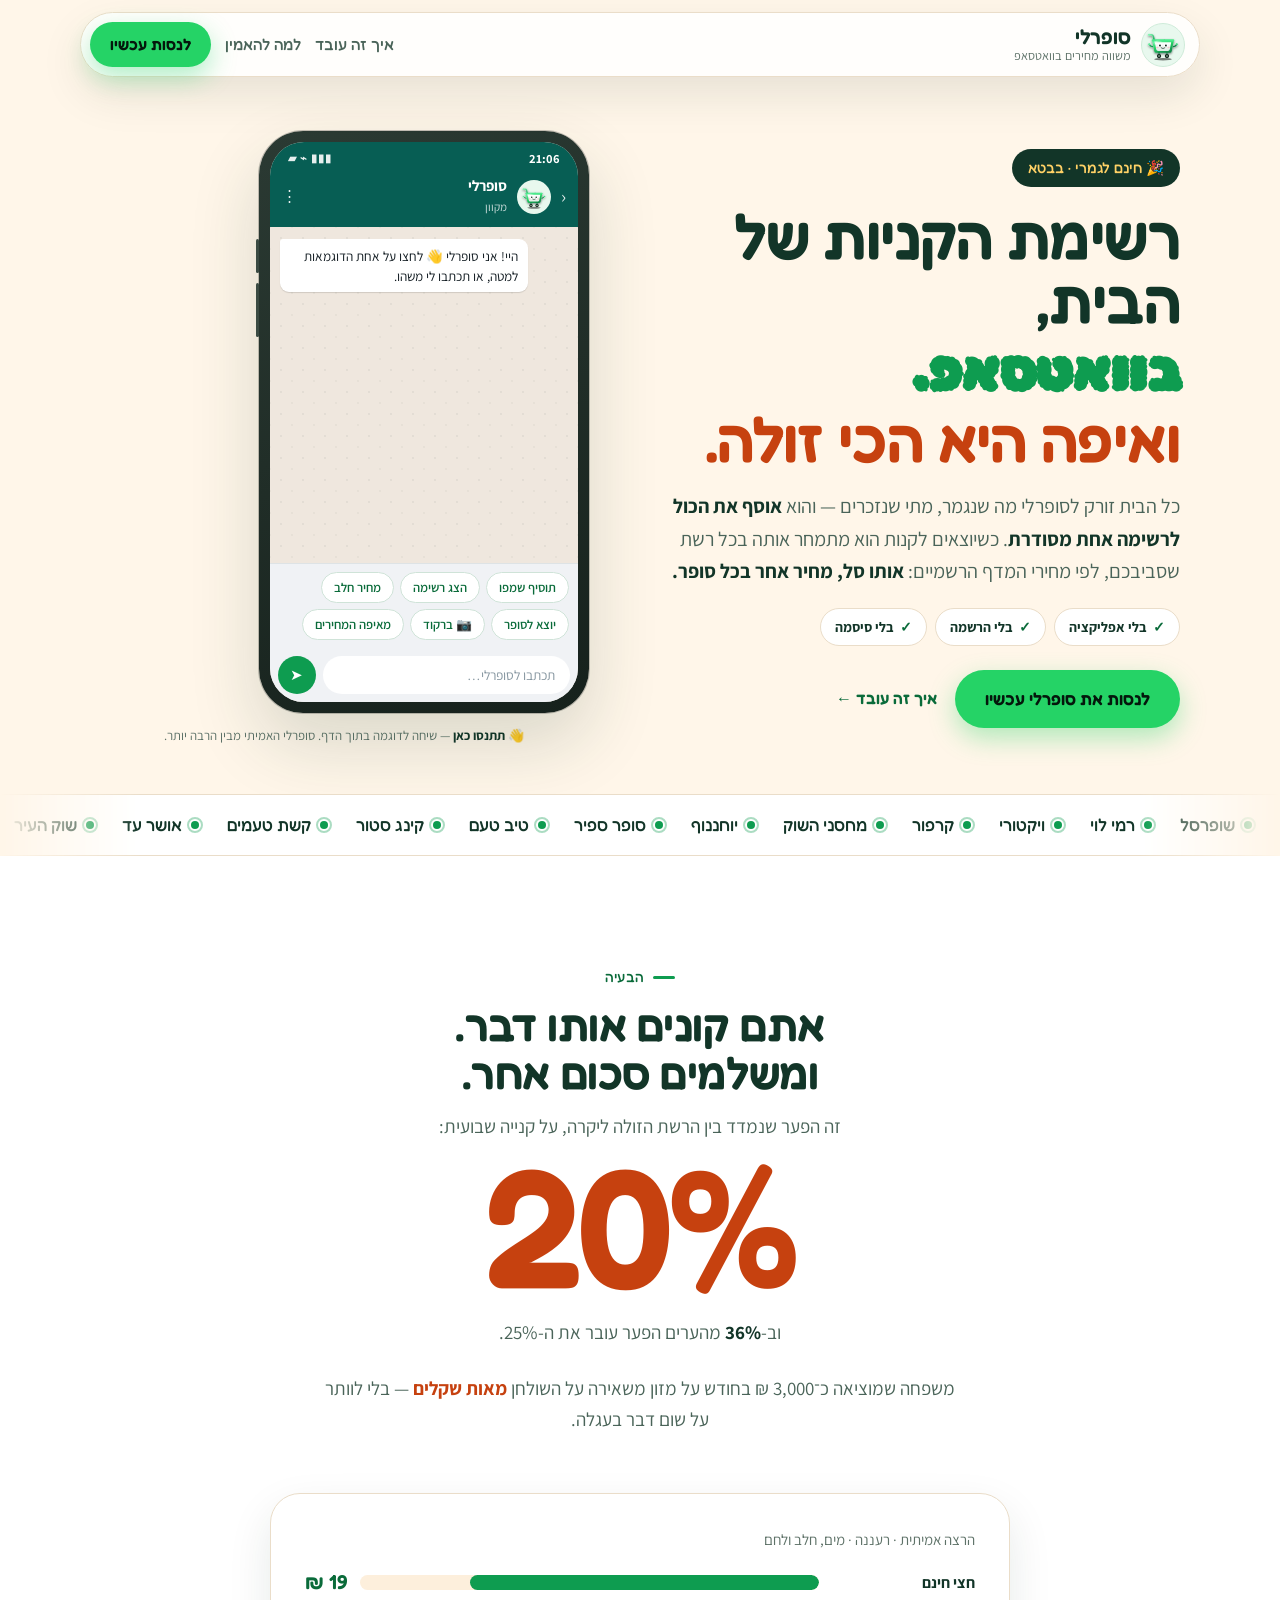
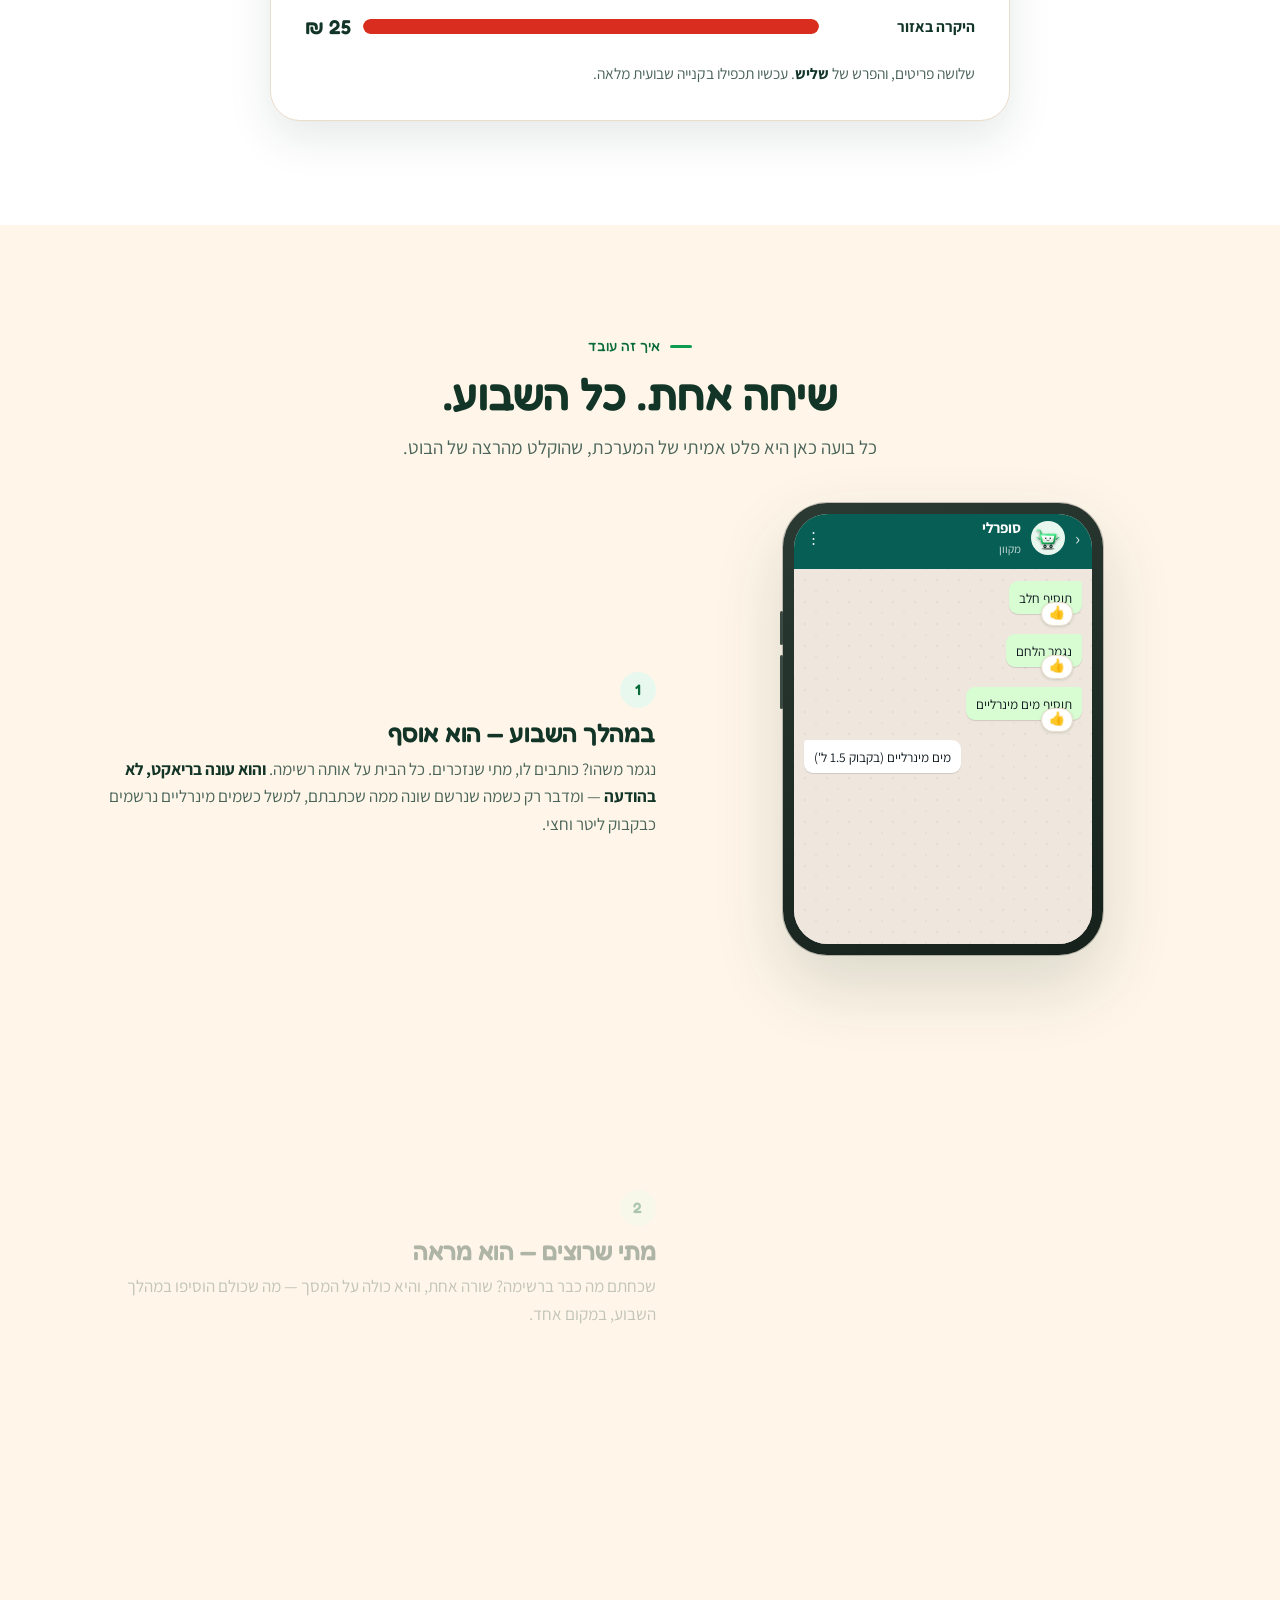
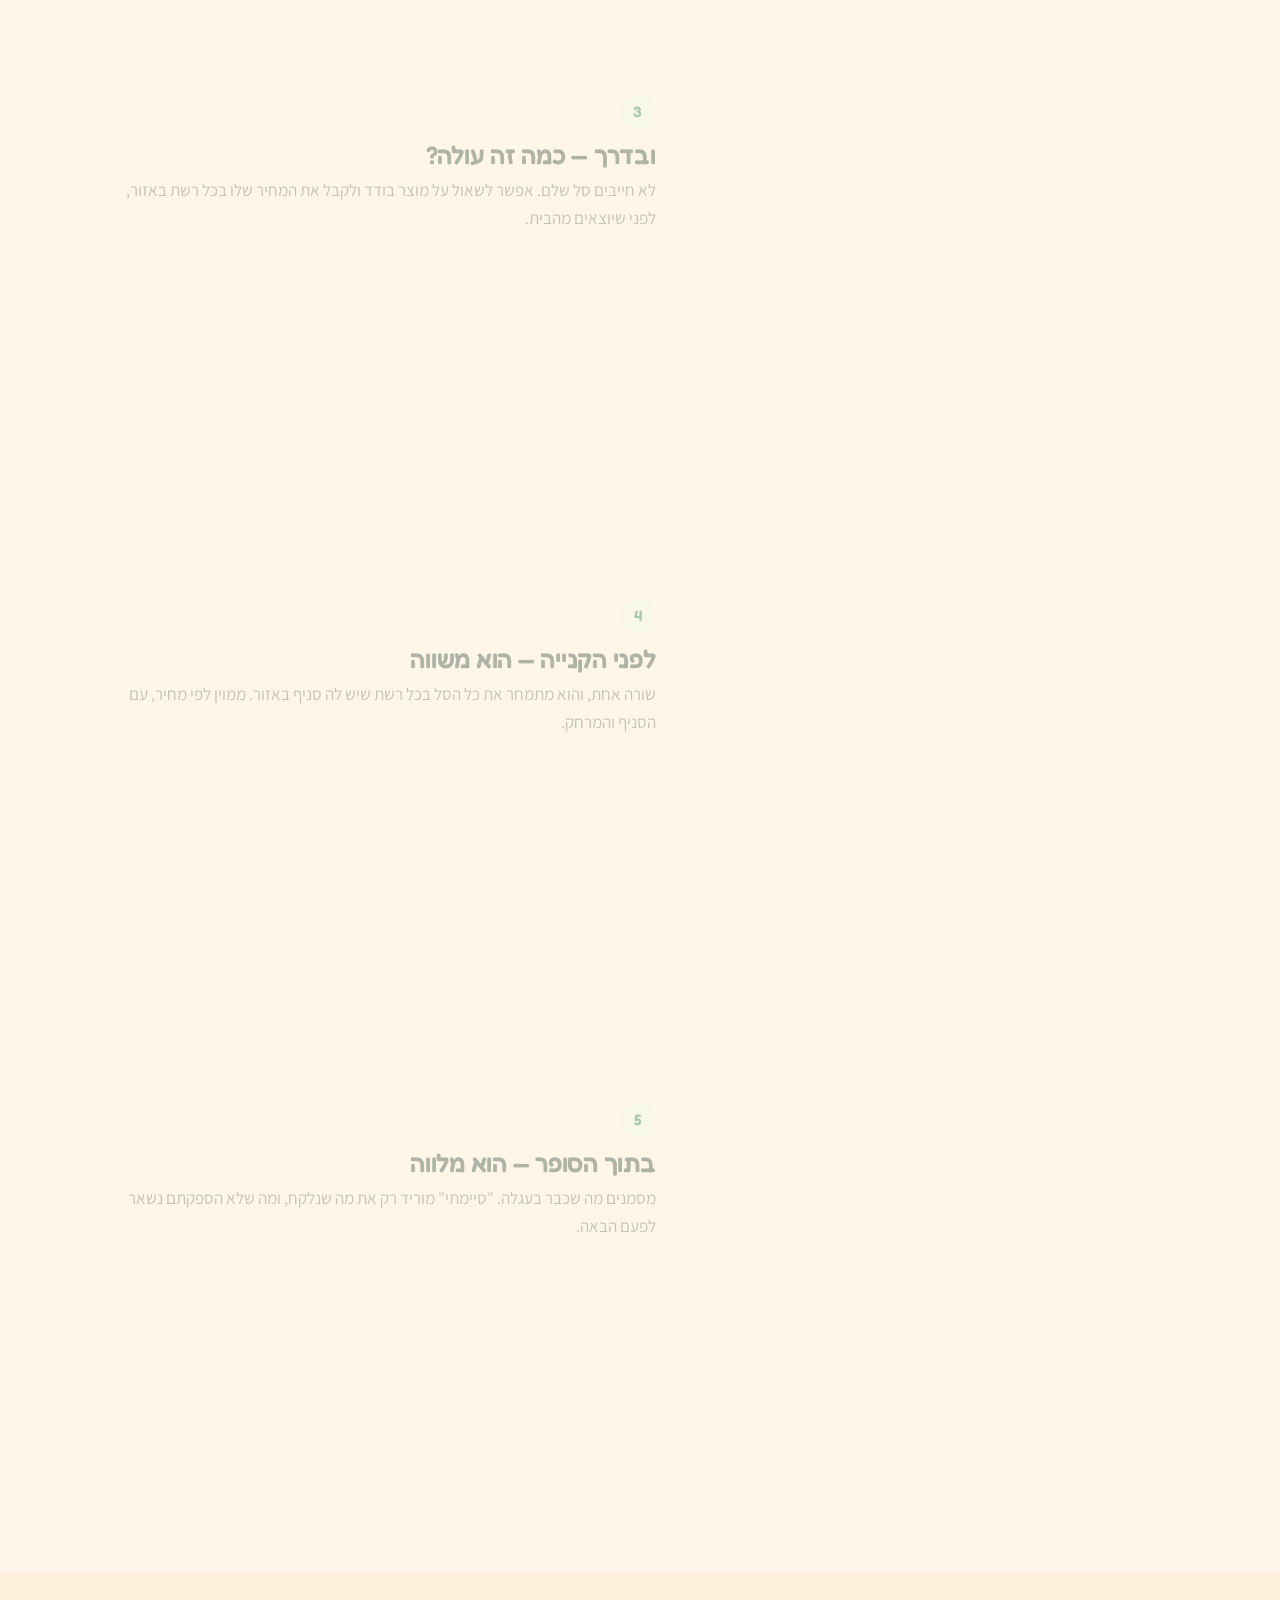
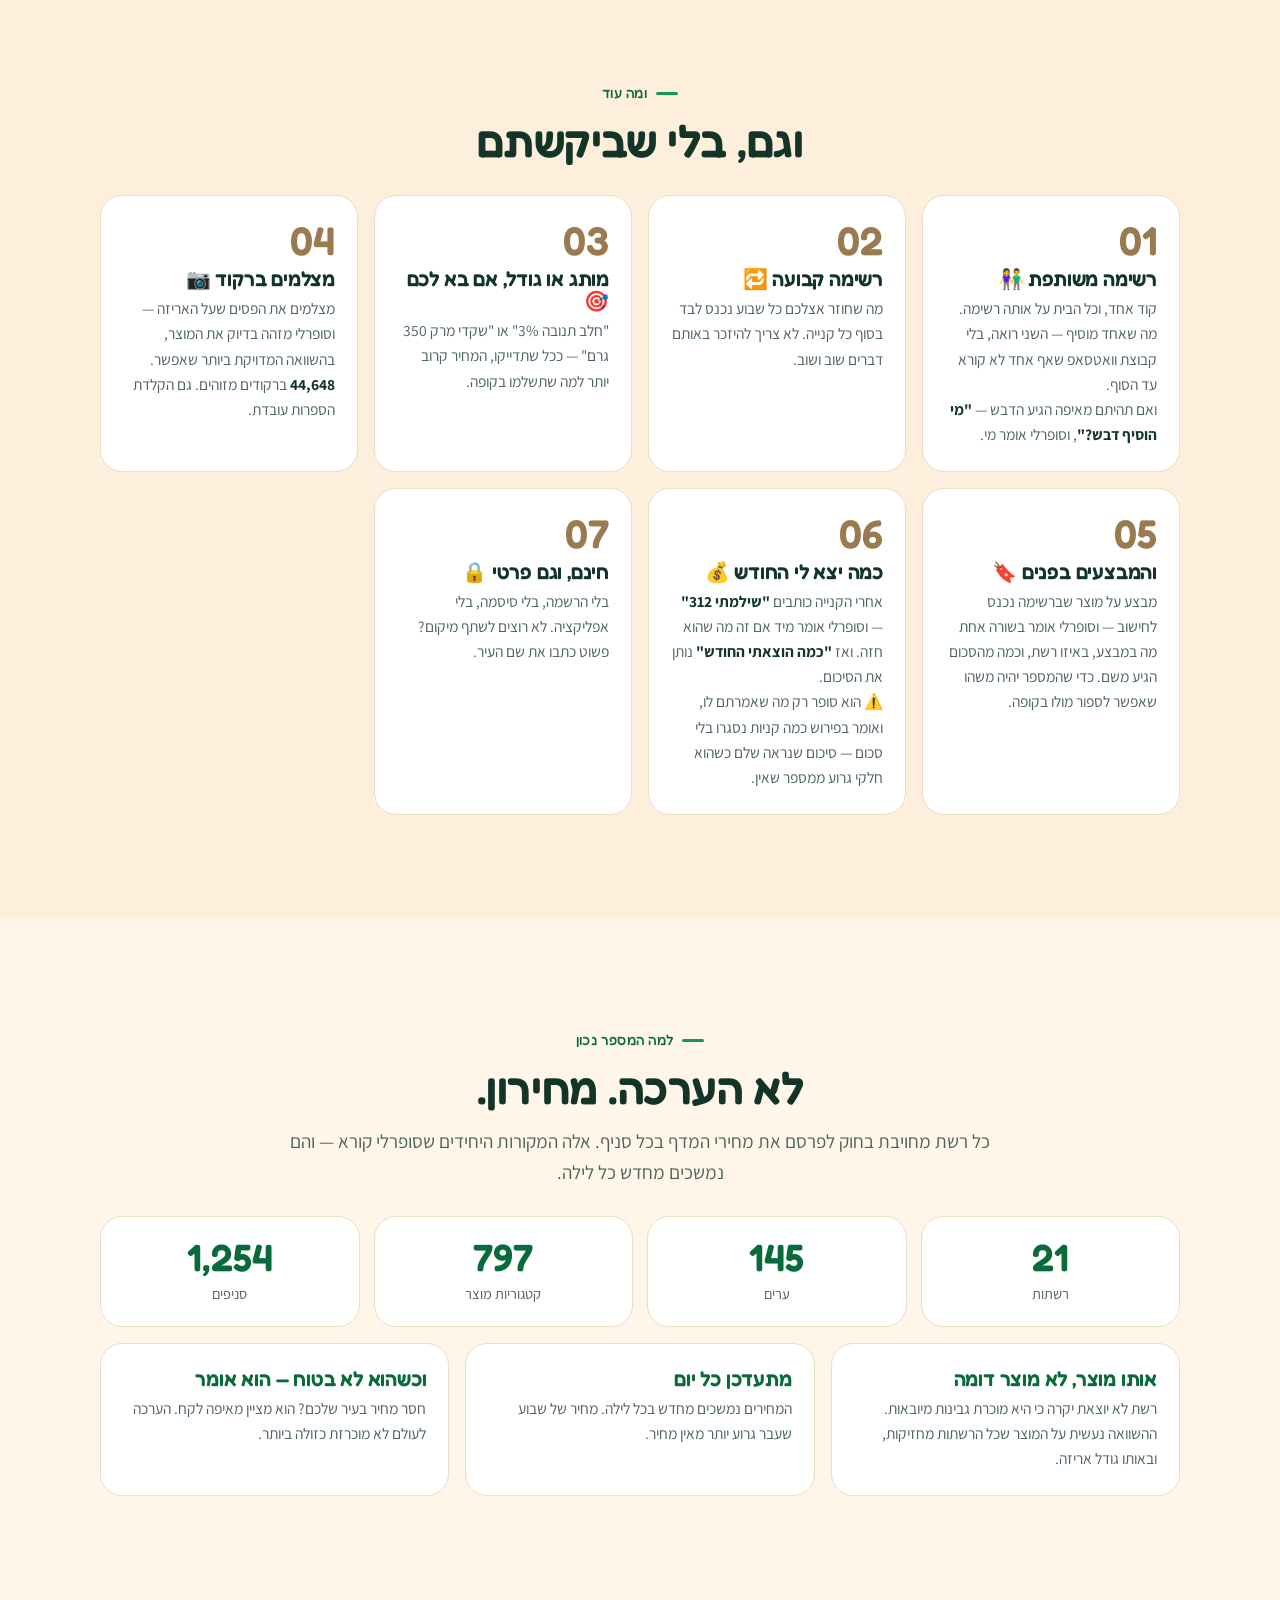
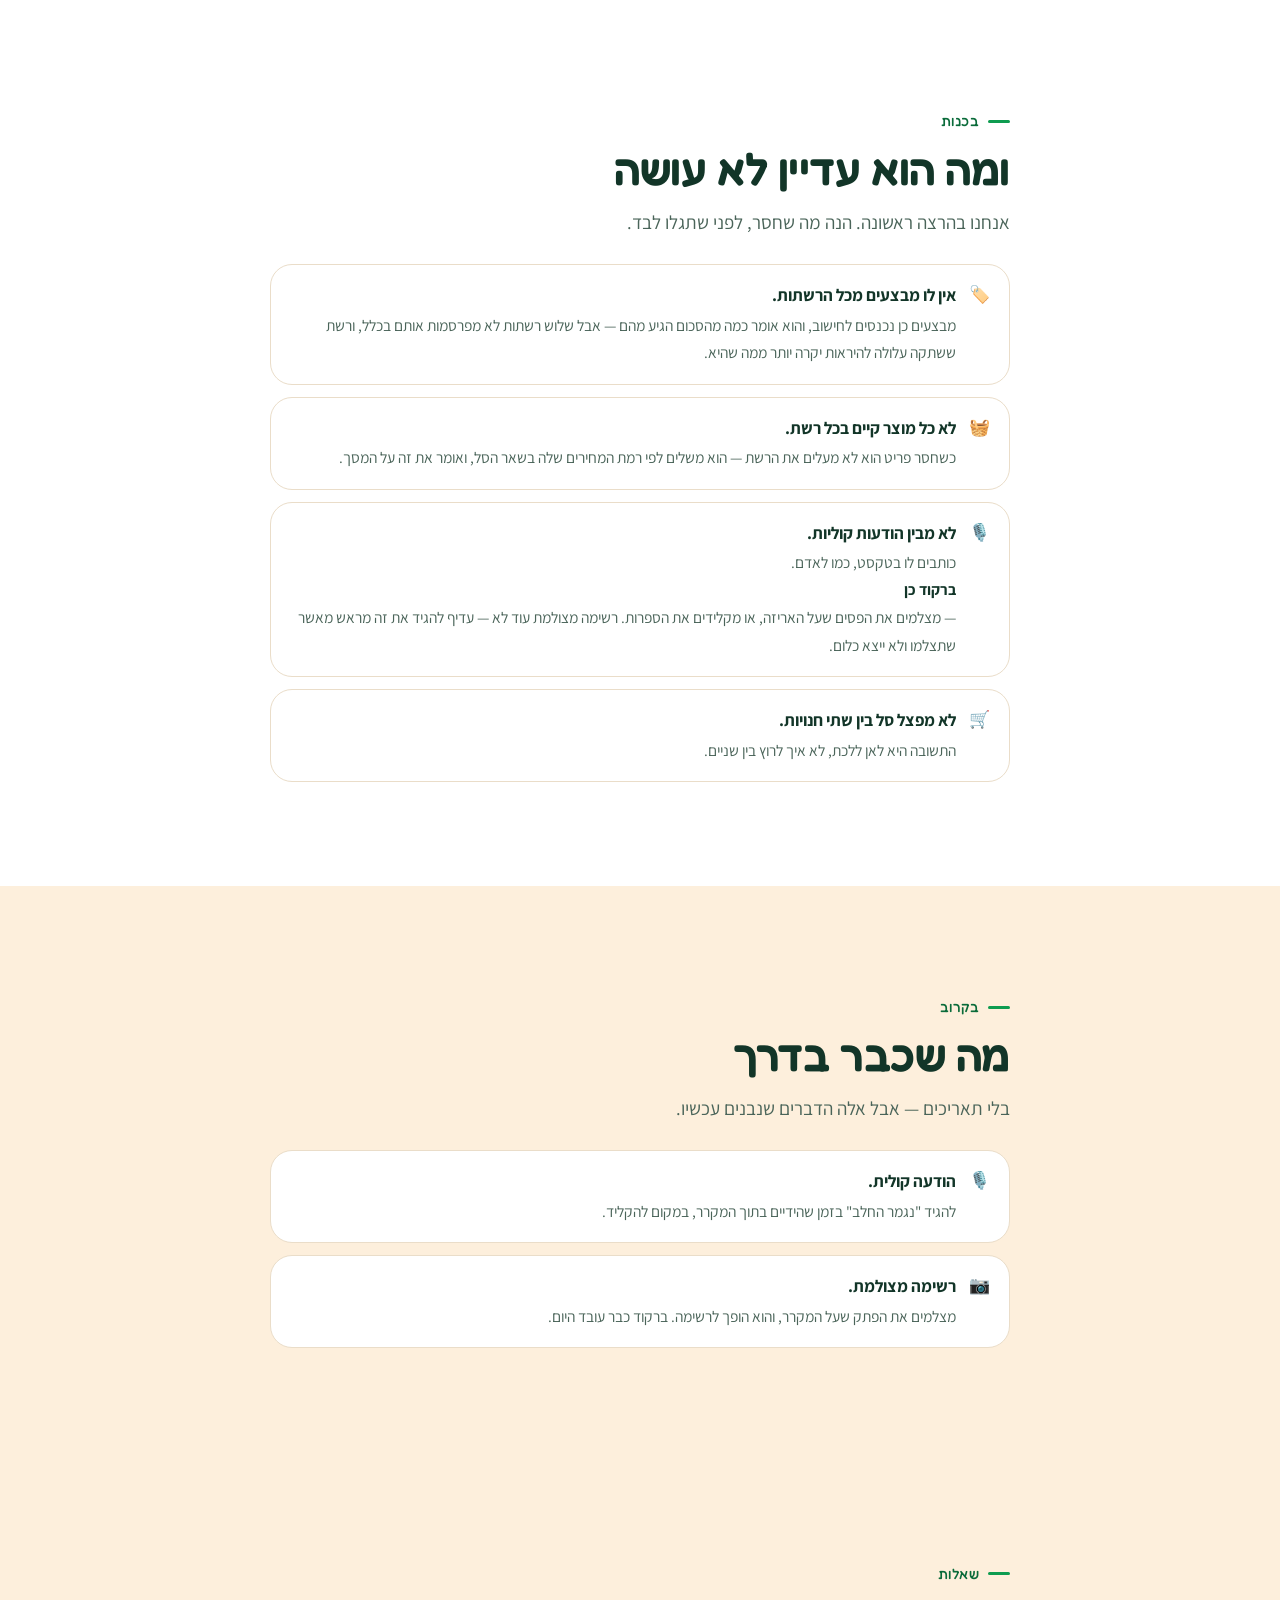
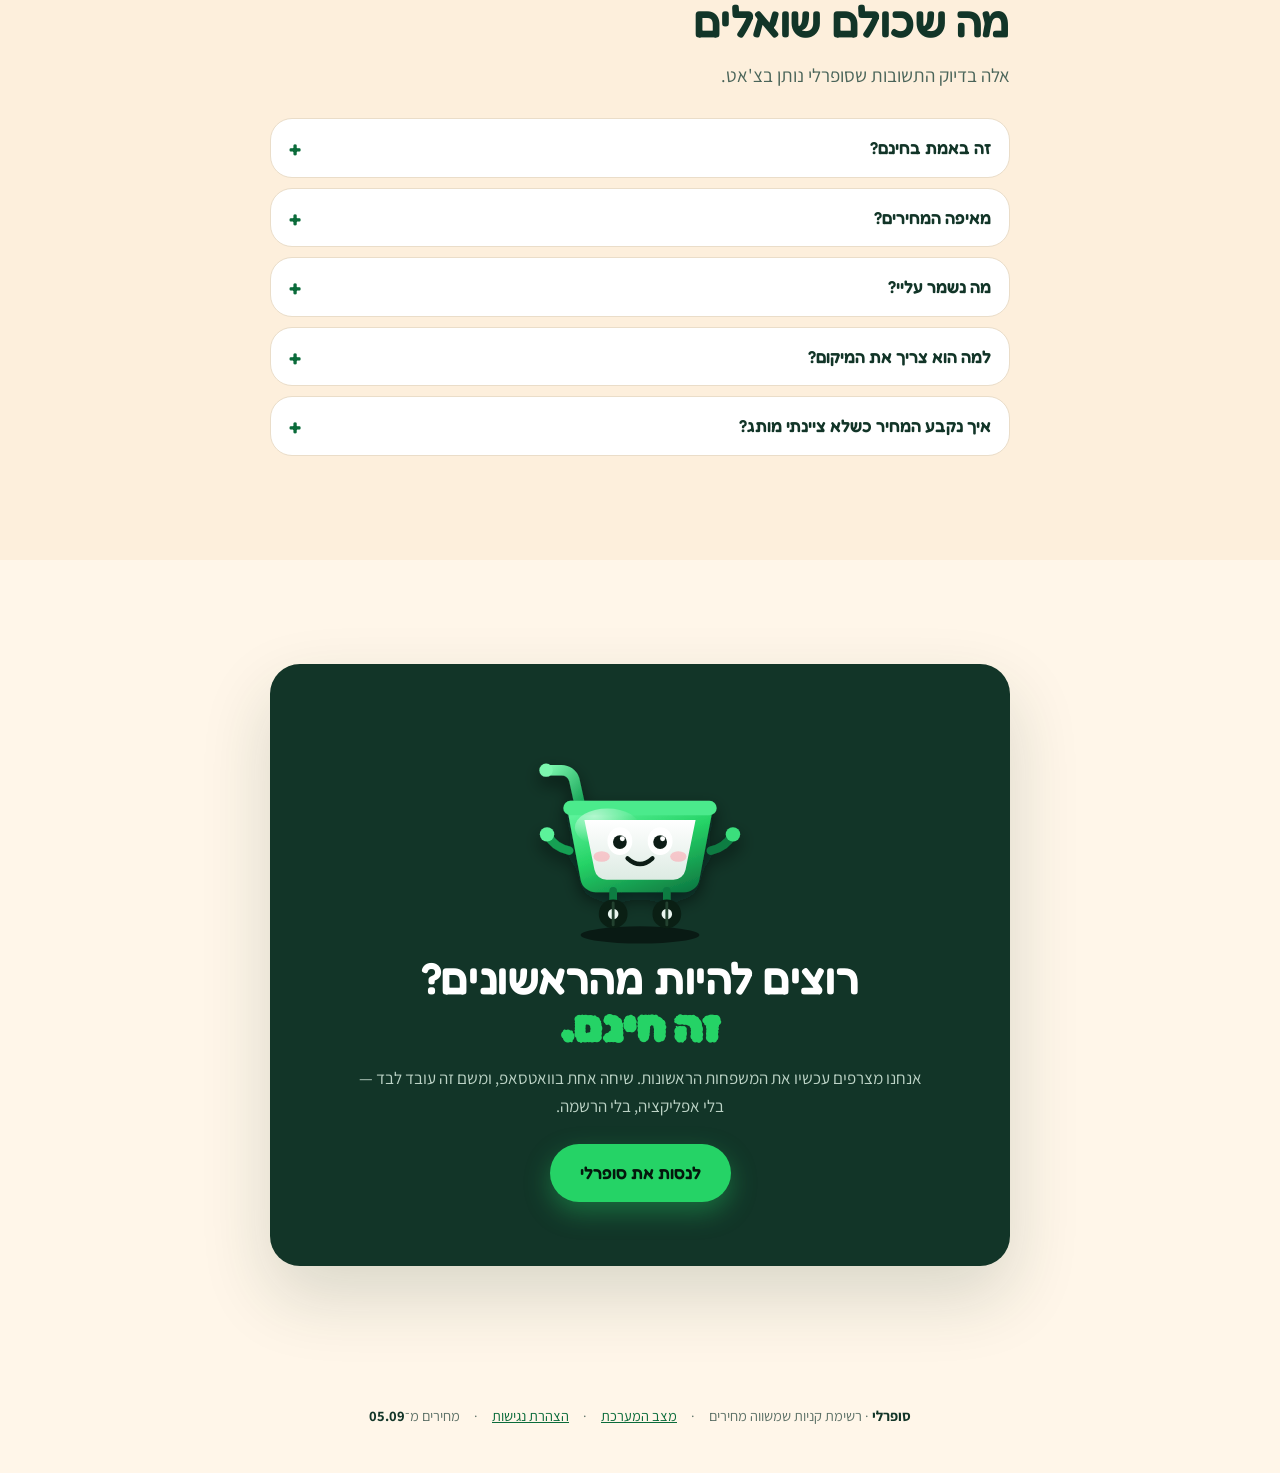
==== index.html @ 7ebb3f95 "הערות הפיתוח יורדות מהעותק הציבורי — 19 אזכורי שם ← 0 "הצג מקור הדף" חשף את שמו הפרטי של הבעלים 19 פ" ====
<!doctype html>
<html lang="he" dir="rtl" class="no-js">
<head>
<meta charset="utf-8">
<meta name="viewport" content="width=device-width, initial-scale=1">
<title>סופרלי — רשימת הקניות של המשפחה, ואיפה היא הכי זולה</title>
<meta name="description" content="סופרלי מנהל למשפחה את רשימת הקניות בוואטסאפ, וכשיוצאים לקנות אומר בכמה היא תעלה בכל רשת שסביבכם. 21 רשתות, מחירי מדף רשמיים, מתעדכן כל יום. חינם, בלי אפליקציה.">
<meta property="og:title" content="סופרלי — אותו סל, מחיר אחר בכל סופר">
<meta property="og:description" content="רשימת קניות בוואטסאפ שמשווה את כל הסל בין הרשתות שסביבכם, לפי מחירי המדף הרשמיים. חינם לגמרי.">
<meta property="og:type" content="website">

<meta property="og:url" content="https://superly.co.il/">
<meta property="og:site_name" content="סופרלי">
<meta property="og:locale" content="he_IL">
<meta property="og:image" content="https://superly.co.il/assets/og.png">
<meta property="og:image:width" content="1200">
<meta property="og:image:height" content="630">
<meta property="og:image:alt" content="סופרלי — רשימת הקניות של הבית, בוואטסאפ. ואיפה היא הכי זולה.">
<meta name="twitter:card" content="summary_large_image">

<link rel="canonical" href="https://superly.co.il/">

<meta name="google-site-verification" content="Zr6vMqsxvCZfDxHa5AnizbsH__iixSRTeGVo6vhl1IM">

<meta name="theme-color" content="#FFF6E9">

<script>

  (function () {
    if ('scrollRestoration' in history) history.scrollRestoration = 'manual';
    if (location.hash) return;

    var touched = false;
    function mine() { touched = true; }
    ['wheel', 'touchstart', 'keydown', 'pointerdown'].forEach(function (e) {
      addEventListener(e, mine, { passive: true, once: true });
    });

    function top() {
      if (touched || location.hash) return;
      var h = document.documentElement, was = h.style.scrollBehavior;
      h.style.scrollBehavior = 'auto';
      window.scrollTo(0, 0);
      h.style.scrollBehavior = was;
    }

    top();
    document.addEventListener('DOMContentLoaded', top);
    addEventListener('load', top);
    var n = 0, again = setInterval(function () {
      top();
      if (++n > 8 || touched) clearInterval(again);
    }, 250);
  })();

</script>
<link rel="preconnect" href="https://fonts.googleapis.com">
<link rel="preconnect" href="https://fonts.gstatic.com" crossorigin>
<link rel="stylesheet" href="https://fonts.googleapis.com/css2?family=Fredoka:wght@400;500;600;700&family=Rubik+Bubbles&family=Assistant:wght@400;600;700;800&display=swap">

<link rel="stylesheet" href="assets/market.css?v=20260904a">
<style>

  .zooli { width: min(230px, 58vw); height: auto; overflow: visible; display: block; margin: 0 auto 4px; }
  #z-all    { animation: z-float 3.4s cubic-bezier(.45,0,.55,1) infinite; transform-origin: 120px 200px; transform-box: fill-box; }
  #z-squash { animation: z-squash 3.4s cubic-bezier(.45,0,.55,1) infinite; transform-origin: 120px 190px; transform-box: fill-box; }
  #z-shadow { animation: z-shadow 3.4s cubic-bezier(.45,0,.55,1) infinite; transform-origin: center; transform-box: fill-box; }
  @keyframes z-float  { 0%,100% { transform: translateY(0); }   50% { transform: translateY(-16px); } }
  @keyframes z-squash { 0%,100% { transform: scale(1.04,.96); } 45%,55% { transform: scale(.97,1.03); } }
  @keyframes z-shadow { 0%,100% { transform: scale(1); opacity: .5; } 50% { transform: scale(.8); opacity: .28; } }
  .z-wheel-spin { animation: z-spin 2.2s linear infinite; transform-origin: center; transform-box: fill-box; }
  @keyframes z-spin { to { transform: rotate(360deg); } }
  .z-eye { transform-origin: center; transform-box: fill-box; transition: transform .09s ease; }
  .z-eye.shut { transform: scaleY(.08); }
  .z-pupil { transition: transform .18s cubic-bezier(.22,1,.36,1); }
  .z-drop { animation: z-drop 4.4s cubic-bezier(.55,0,.85,.35) infinite; }
  #z-drop-2 { animation-delay: 2.2s; }
  @keyframes z-drop {
    0%,12%   { transform: translateY(-92px) rotate(-16deg); opacity: 0; }
    18%      { transform: translateY(-86px) rotate(-13deg); opacity: 1; }
    46%,100% { transform: translateY(34px) rotate(10deg);   opacity: 1; }
  }
  @media (prefers-reduced-motion: reduce) {
    #z-all, #z-squash, #z-shadow, .z-wheel-spin { animation: none !important; }
    .z-drop { animation: none !important; opacity: 0 !important; }
  }
</style>
<style>

a:focus-visible, button:focus-visible, summary:focus-visible,
[tabindex]:focus-visible{outline:3px solid currentColor;
  outline-offset:3px; border-radius:4px}
.skip{position:absolute; right:-9999px; top:0; z-index:999;
  background:#0b3d2c; color:#fff; padding:12px 20px;
  border-radius:0 0 10px 0; font-weight:700; text-decoration:none}
.skip:focus{right:0}
</style>
</head>
<body data-chains="21">

<a class="skip" href="#main">דילוג לתוכן הראשי</a>

<nav class="nav">
  <div class="nav-in">
    <a class="brand" href="#top">
      <span class="brand-mark"><span><img src="assets/zooli.svg" alt="" width="34" height="34"></span></span>
      <span class="brand-tx">
        <span class="brand-nm">סופרלי</span>
        <span class="brand-sub">משווה מחירים בוואטסאפ</span>
      </span>
    </a>
    <span class="nav-sp"></span>
    <a class="link hide-sm" href="#how">איך זה עובד</a>
    <a class="link hide-sm" href="#why">למה להאמין</a>
    <a class="btn btn-wa" href="https://wa.me/972552138724?text=%D7%94%D7%99%D7%99" target="_blank" rel="noopener" data-open-demo>לנסות עכשיו</a>
  </div>
</nav>

<header class="hero" id="top">
  <div class="wrap hero-grid">
    <div>
      <span class="tag-free reveal">🎉 חינם לגמרי · בבטא</span>

      <h1 class="reveal d1">
        <span class="l">רשימת הקניות של הבית,</span>
        <span class="bub">בוואטסאפ.</span>
        <span class="l accent">ואיפה היא הכי זולה.</span>
      </h1>
      <p class="hero-sub reveal d2">
        כל הבית זורק לסופרלי מה שנגמר, מתי שנזכרים — והוא
        <b>אוסף את הכול לרשימה אחת מסודרת</b>. כשיוצאים לקנות הוא מתמחר
        אותה בכל רשת שסביבכם, לפי מחירי המדף הרשמיים:
        <b>אותו סל, מחיר אחר בכל סופר.</b>
      </p>
      <div class="nos reveal d3">
        <span class="no"><i>✓</i> בלי אפליקציה</span>
        <span class="no"><i>✓</i> בלי הרשמה</span>
        <span class="no"><i>✓</i> בלי סיסמה</span>
      </div>
      <div class="hero-cta reveal d4">
        <a class="btn btn-wa" href="https://wa.me/972552138724?text=%D7%94%D7%99%D7%99" target="_blank" rel="noopener" data-open-demo>לנסות את סופרלי עכשיו</a>
        <a class="btn btn-ghost" href="#how">איך זה עובד ←</a>
      </div>
    </div>

    <div class="phone-wrap reveal d2">
      <div>
        <div class="phone demo-phone">
          <div class="screen">
            <div class="status">
              <span>21:06</span>
              <span class="dots">▮▮▮ ⌁ ▰</span>
            </div>
            <div class="wa-top">
              <span class="back">‹</span>
              <span class="av"><img src="assets/zooli.svg" alt="" width="26" height="26"></span>
              <span class="who"><b>סופרלי</b><span>מקוון</span></span>
              <span class="icons" aria-hidden="true">⋮</span>
            </div>
            <div class="wa-body" id="demoBody"></div>

            <div class="wa-chips" id="demoChips">
              <button type="button" data-say="תוסיף שמפו">תוסיף שמפו</button>
              <button type="button" data-say="הצג רשימה">הצג רשימה</button>
              <button type="button" data-say="כמה עולה חלב">מחיר חלב</button>
              <button type="button" data-say="אני יוצא לסופר">יוצא לסופר</button>
              <button type="button" data-say="7290004131074">📷 ברקוד</button>
              <button type="button" data-say="מאיפה המחירים?">מאיפה המחירים</button>
            </div>
            <form class="wa-foot" id="demoForm">
              <input id="demoInput" type="text" autocomplete="off" placeholder="תכתבו לסופרלי…" aria-label="הודעה לסופרלי">
              <button type="submit" aria-label="שליחה">➤</button>
            </form>
          </div>
        </div>
        <p class="demo-note">👋 <b>תתנסו כאן</b> — שיחה לדוגמה בתוך הדף. סופרלי האמיתי מבין הרבה יותר.</p>
      </div>
    </div>
  </div>

  <div class="ticker" aria-label="הרשתות שבהשוואה">
    <div class="ticker-track">
    <span><i aria-hidden="true"></i>שופרסל</span><span><i aria-hidden="true"></i>רמי לוי</span><span><i aria-hidden="true"></i>ויקטורי</span><span><i aria-hidden="true"></i>קרפור</span><span><i aria-hidden="true"></i>מחסני השוק</span><span><i aria-hidden="true"></i>יוחננוף</span><span><i aria-hidden="true"></i>סופר ספיר</span><span><i aria-hidden="true"></i>טיב טעם</span><span><i aria-hidden="true"></i>קינג סטור</span><span><i aria-hidden="true"></i>קשת טעמים</span><span><i aria-hidden="true"></i>אושר עד</span><span><i aria-hidden="true"></i>שוק העיר</span><span><i aria-hidden="true"></i>סופר ברקת</span><span><i aria-hidden="true"></i>מעיין 2000</span><span><i aria-hidden="true"></i>סטופ מרקט</span><span><i aria-hidden="true"></i>סופר יודה</span><span><i aria-hidden="true"></i>זול ובגדול</span><span><i aria-hidden="true"></i>שפע ברכת השם</span><span><i aria-hidden="true"></i>חצי חינם</span><span><i aria-hidden="true"></i>סלאח דבאח</span><span><i aria-hidden="true"></i>ח. כהן</span><span aria-hidden="true"><i aria-hidden="true"></i>שופרסל</span><span aria-hidden="true"><i aria-hidden="true"></i>רמי לוי</span><span aria-hidden="true"><i aria-hidden="true"></i>ויקטורי</span><span aria-hidden="true"><i aria-hidden="true"></i>קרפור</span><span aria-hidden="true"><i aria-hidden="true"></i>מחסני השוק</span><span aria-hidden="true"><i aria-hidden="true"></i>יוחננוף</span><span aria-hidden="true"><i aria-hidden="true"></i>סופר ספיר</span><span aria-hidden="true"><i aria-hidden="true"></i>טיב טעם</span><span aria-hidden="true"><i aria-hidden="true"></i>קינג סטור</span><span aria-hidden="true"><i aria-hidden="true"></i>קשת טעמים</span><span aria-hidden="true"><i aria-hidden="true"></i>אושר עד</span><span aria-hidden="true"><i aria-hidden="true"></i>שוק העיר</span><span aria-hidden="true"><i aria-hidden="true"></i>סופר ברקת</span><span aria-hidden="true"><i aria-hidden="true"></i>מעיין 2000</span><span aria-hidden="true"><i aria-hidden="true"></i>סטופ מרקט</span><span aria-hidden="true"><i aria-hidden="true"></i>סופר יודה</span><span aria-hidden="true"><i aria-hidden="true"></i>זול ובגדול</span><span aria-hidden="true"><i aria-hidden="true"></i>שפע ברכת השם</span><span aria-hidden="true"><i aria-hidden="true"></i>חצי חינם</span><span aria-hidden="true"><i aria-hidden="true"></i>סלאח דבאח</span><span aria-hidden="true"><i aria-hidden="true"></i>ח. כהן</span></div>
  </div>
</header>

<main id="main">
<section class="sec-white">
  <div class="wrap narrow" style="text-align:center">
    <p class="eyebrow mid reveal">הבעיה</p>
    <h2 class="reveal d1">אתם קונים אותו דבר.<br>ומשלמים סכום אחר.</h2>
    <p class="lede mid reveal d2" style="max-width:32em">
      זה הפער שנמדד בין הרשת הזולה ליקרה, על קנייה שבועית:
    </p>
    <span class="big-num reveal d3" data-stat="gap">20%</span>
    <p class="lede mid reveal d4" style="max-width:32em">
      וב-<b data-stat="over25">36%</b> מהערים הפער עובר את ה-25%.
    </p>

    <p class="lede mid reveal d4" style="max-width:34em;margin-top:26px">
      משפחה שמוציאה כ־3,000 ₪ בחודש על מזון משאירה על השולחן
      <b class="o">מאות שקלים</b> — בלי לוותר על שום דבר בעגלה.
    </p>
  </div>

  <div class="wrap narrow" style="margin-top:clamp(34px,6vw,58px)">
    <div class="card reveal">
      <p style="color:var(--soft);font-size:15px;margin:0">הרצה אמיתית · רעננה · מים, חלב ולחם</p>
      <div class="proof">
        <div class="prow best reveal d1">
          <span class="who">חצי חינם</span>
          <span class="ptrack"><i class="pfill win" style="--w:76%"></i></span>
          <span class="amt">19 ₪</span>
        </div>
        <div class="prow reveal d3">
          <span class="who">היקרה באזור</span>
          <span class="ptrack"><i class="pfill lose" style="--w:100%"></i></span>
          <span class="amt">25 ₪</span>
        </div>
      </div>
      <p style="color:var(--ink-2);font-size:15.5px;margin:18px 0 0">
        שלושה פריטים, והפרש של <b>שליש</b>. עכשיו תכפילו בקנייה שבועית מלאה.
      </p>
    </div>
  </div>
</section>

<section id="how">
  <div class="wrap">
    <div style="text-align:center">
      <p class="eyebrow mid reveal">איך זה עובד</p>
      <h2 class="reveal d1">שיחה אחת. כל השבוע.</h2>
      <p class="lede mid reveal d2" style="max-width:34em">
        כל בועה כאן היא פלט אמיתי של המערכת, שהוקלט מהרצה של הבוט.
      </p>
    </div>

    <div class="reel">
      <div class="reel-stage">

        <div class="phone reel-phone" aria-hidden="true">
          <div class="screen">
            <div class="wa-top">
              <span class="back">‹</span>
              <span class="av"><img src="assets/zooli.svg" alt="" width="26" height="26"></span>
              <span class="who"><b>סופרלי</b><span>מקוון</span></span>
              <span class="icons" aria-hidden="true">⋮</span>
            </div>

            <div class="wa-body" id="reelBody" tabindex="-1"></div>
          </div>
        </div>
      </div>
      <div class="reel-steps">
        <div class="reel-step on">
          <span class="reel-n">1</span>
          <h3>במהלך השבוע — הוא אוסף</h3>
          <p>נגמר משהו? כותבים לו, מתי שנזכרים. כל הבית על אותה רשימה. <b>והוא עונה בריאקט, לא בהודעה</b> — ומדבר רק כשמה שנרשם שונה ממה שכתבתם, למשל כשמים מינרליים נרשמים כבקבוק ליטר וחצי.</p>
        </div>
        <div class="reel-step">
          <span class="reel-n">2</span>
          <h3>מתי שרוצים — הוא מראה</h3>
          <p>שכחתם מה כבר ברשימה? שורה אחת, והיא כולה על המסך — מה שכולם הוסיפו במהלך השבוע, במקום אחד.</p>
        </div>
        <div class="reel-step">
          <span class="reel-n">3</span>
          <h3>ובדרך — כמה זה עולה?</h3>
          <p>לא חייבים סל שלם. אפשר לשאול על מוצר בודד ולקבל את המחיר שלו בכל רשת באזור, לפני שיוצאים מהבית.</p>
        </div>
        <div class="reel-step">
          <span class="reel-n">4</span>
          <h3>לפני הקנייה — הוא משווה</h3>
          <p>שורה אחת, והוא מתמחר את כל הסל בכל רשת שיש לה סניף באזור. ממוין לפי מחיר, עם הסניף והמרחק.</p>
        </div>
        <div class="reel-step">
          <span class="reel-n">5</span>
          <h3>בתוך הסופר — הוא מלווה</h3>
          <p>מסמנים מה שכבר בעגלה. "סיימתי" מוריד רק את מה שנלקח, ומה שלא הספקתם נשאר לפעם הבאה.</p>
        </div>
      </div>
    </div>
  </div>
</section>

<section class="sec-soft">
  <div class="wrap">
    <div style="text-align:center">
      <p class="eyebrow mid reveal">ומה עוד</p>
      <h2 class="reveal d1">וגם, בלי שביקשתם</h2>
    </div>
    <div class="cards">
      <div class="acard reveal d1">
        <div class="n">01</div>
        <h3>רשימה משותפת 👫</h3>
        <p>קוד אחד, וכל הבית על אותה רשימה. מה שאחד מוסיף — השני רואה,
           בלי קבוצת וואטסאפ שאף אחד לא קורא עד הסוף.</p>
        <p>ואם תהיתם מאיפה הגיע הדבש — <b>"מי הוסיף דבש?"</b>,
           וסופרלי אומר מי.</p>
      </div>
      <div class="acard reveal d2">
        <div class="n">02</div>
        <h3>רשימה קבועה 🔁</h3>
        <p>מה שחוזר אצלכם כל שבוע נכנס לבד בסוף כל קנייה. לא צריך
           להיזכר באותם דברים שוב ושוב.</p>
      </div>
      <div class="acard reveal d3">
        <div class="n">03</div>
        <h3>מותג או גודל, אם בא לכם 🎯</h3>
        <p>"חלב תנובה 3%" או "שקדי מרק 350 גרם" — ככל שתדייקו, המחיר
           קרוב יותר למה שתשלמו בקופה.</p>
      </div>
      <div class="acard reveal d4">
        <div class="n">04</div>
        <h3>מצלמים ברקוד 📷</h3>
        <p>מצלמים את הפסים שעל האריזה — וסופרלי מזהה בדיוק את המוצר,
           בהשוואה המדויקת ביותר שאפשר.
           <b data-count="44651" data-stat="barcodes">44,651</b> ברקודים מזוהים.
           גם הקלדת הספרות עובדת.</p>
      </div>
      
      <div class="acard reveal d4">
        <div class="n">05</div>
        <h3>והמבצעים בפנים 🔖</h3>
        <p>מבצע על מוצר שברשימה נכנס לחישוב — וסופרלי אומר בשורה אחת מה
           במבצע, באיזו רשת, וכמה מהסכום הגיע משם. כדי שהמספר יהיה
           משהו שאפשר לספור מולו בקופה.</p>
      </div>

      <div class="acard reveal d4">
        <div class="n">06</div>
        <h3>כמה יצא לי החודש 💰</h3>
        <p>אחרי הקנייה כותבים <b>"שילמתי 312"</b> — וסופרלי אומר מיד אם
           זה מה שהוא חזה. ואז <b>"כמה הוצאתי החודש"</b> נותן את
           הסיכום.</p>
        <p>⚠️ הוא סופר רק מה שאמרתם לו, ואומר בפירוש כמה קניות נסגרו
           בלי סכום — סיכום שנראה שלם כשהוא חלקי גרוע ממספר שאין.</p>
      </div>

      <div class="acard reveal d4">
        <div class="n">07</div>
        <h3>חינם, וגם פרטי 🔒</h3>
        <p>בלי הרשמה, בלי סיסמה, בלי אפליקציה. לא רוצים לשתף מיקום?
           פשוט כתבו את שם העיר.</p>
      </div>
    </div>
  </div>
</section>

<section id="why">
  <div class="wrap">
    <div style="text-align:center">
      <p class="eyebrow mid reveal">למה המספר נכון</p>
      <h2 class="reveal d1">לא הערכה. מחירון.</h2>
      <p class="lede mid reveal d2" style="max-width:38em">
        כל רשת מחויבת בחוק לפרסם את מחירי המדף בכל סניף. אלה המקורות
        היחידים שסופרלי קורא — והם נמשכים מחדש כל לילה.
      </p>
    </div>

    <div class="stats">
      <div class="stat reveal d1"><span class="n" data-count="21" data-stat="chains">21</span><span class="l">רשתות</span></div>
      <div class="stat reveal d2"><span class="n" data-count="146" data-stat="cities">146</span><span class="l">ערים</span></div>
      <div class="stat reveal d3"><span class="n" data-count="802" data-stat="categories">802</span><span class="l">קטגוריות מוצר</span></div>
      <div class="stat reveal d4"><span class="n" data-count="1261" data-stat="stores">1,261</span><span class="l">סניפים</span></div>
    </div>

    <div class="cards" style="margin-top:16px">
      <div class="acard reveal d1">
        <h3 class="g">אותו מוצר, לא מוצר דומה</h3>
        <p>רשת לא יוצאת יקרה כי היא מוכרת גבינות מיובאות. ההשוואה נעשית
           על המוצר שכל הרשתות מחזיקות, ובאותו גודל אריזה.</p>
      </div>
      <div class="acard reveal d2">
        <h3 class="g">מתעדכן כל יום</h3>
        <p>המחירים נמשכים מחדש בכל לילה. מחיר של שבוע שעבר גרוע יותר
           מאין מחיר.</p>
      </div>
      <div class="acard reveal d3">
        <h3 class="g">וכשהוא לא בטוח — הוא אומר</h3>
        <p>חסר מחיר בעיר שלכם? הוא מציין מאיפה לקח. הערכה לעולם לא
           מוכרזת כזולה ביותר.</p>
      </div>
    </div>
  </div>
</section>

<section class="sec-white">
  <div class="wrap narrow">
    <p class="eyebrow reveal">בכנות</p>
    <h2 class="reveal d1">ומה הוא עדיין לא עושה</h2>
    <p class="lede reveal d2">אנחנו בהרצה ראשונה. הנה מה שחסר, לפני שתגלו לבד.</p>
    <div class="honest">
      <div class="hrow reveal d1"><span class="mk">🏷️</span><span>
        <b>אין לו מבצעים מכל הרשתות.</b>
        <span class="tx">מבצעים כן נכנסים לחישוב, והוא אומר כמה מהסכום הגיע
        מהם — אבל שלוש רשתות לא מפרסמות אותם בכלל, ורשת ששתקה עלולה
        להיראות יקרה יותר ממה שהיא.</span></span></div>
      <div class="hrow reveal d2"><span class="mk">🧺</span><span>
        <b>לא כל מוצר קיים בכל רשת.</b>
        <span class="tx">כשחסר פריט הוא לא מעלים את הרשת — הוא משלים לפי רמת
        המחירים שלה בשאר הסל, ואומר את זה על המסך.</span></span></div>
      <div class="hrow reveal d3"><span class="mk">🎙️</span><span>
        <b>לא מבין הודעות קוליות.</b>
        <span class="tx">כותבים לו בטקסט, כמו לאדם. <b>ברקוד כן</b> — מצלמים
        את הפסים שעל האריזה, או מקלידים את הספרות. רשימה מצולמת עוד לא —
        עדיף להגיד את זה מראש מאשר שתצלמו ולא ייצא כלום.</span></span></div>
      <div class="hrow reveal d4"><span class="mk">🛒</span><span>
        <b>לא מפצל סל בין שתי חנויות.</b>
        <span class="tx">התשובה היא לאן ללכת, לא איך לרוץ בין שניים.</span></span></div>
    </div>
  </div>
</section>

<section class="sec-soft">
  <div class="wrap narrow">
    <p class="eyebrow reveal">בקרוב</p>
    <h2 class="reveal d1">מה שכבר בדרך</h2>
    <p class="lede reveal d2">בלי תאריכים — אבל אלה הדברים שנבנים עכשיו.</p>
    <div class="honest">
      <div class="hrow reveal d1"><span class="mk">🎙️</span><span>
        <b>הודעה קולית.</b>
        <span class="tx">להגיד "נגמר החלב" בזמן שהידיים בתוך המקרר,
        במקום להקליד.</span></span></div>
      <div class="hrow reveal d2"><span class="mk">📷</span><span>
        <b>רשימה מצולמת.</b>
        <span class="tx">מצלמים את הפתק שעל המקרר, והוא הופך לרשימה.
        ברקוד כבר עובד היום.</span></span></div>
    </div>
  </div>
</section>

<section class="sec-soft">
  <div class="wrap narrow">
    <p class="eyebrow reveal">שאלות</p>
    <h2 class="reveal d1">מה שכולם שואלים</h2>
    <p class="lede reveal d2">אלה בדיוק התשובות שסופרלי נותן בצ'אט.</p>
    <div class="faq">
      <details class="reveal d1">
        <summary>זה באמת בחינם?</summary>
        <p>כן. 🙂 סופרלי קורא את המחירונים שהרשתות חייבות לפרסם בחוק, אז ההשוואה לא עולה לו כסף — ולא עולה לכם.</p>
      </details>
      <details class="reveal d2">
        <summary>מאיפה המחירים?</summary>
        <p>מהמחירונים הרשמיים שכל רשת מחויבת בחוק לפרסם — אלה מחירי המדף האמיתיים בסניפים עצמם, והם נמשכים מחדש כל יום.</p>
      </details>
      <details class="reveal d3">
        <summary>מה נשמר עליי?</summary>
        <p>רשימת הקניות שלכם והעיר שהגדרתם — בלי זה אין מה להשוות. המידע לא נמכר ולא עובר לאף אחד, ואין לסופרלי גישה לשום דבר אחר בוואטסאפ שלכם. רוצים שהכול ייעלם? כותבים לו <b>&rlm;"תמחק הכל"</b>.</p>
      </details>
      <details class="reveal d4">
        <summary>למה הוא צריך את המיקום?</summary>
        <p>כדי לדעת אילו סניפים באמת קרובים אליכם. אותו מוצר עולה אחרת בסניפים שונים של אותה רשת, אז בלי אזור ההשוואה הייתה ממוצע ארצי שלא עוזר לאף אחד. ולא חייבים לשתף מיקום — שם של עיר מספיק.</p>
      </details>
      <details class="reveal d4">
        <summary>איך נקבע המחיר כשלא ציינתי מותג?</summary>
        <p>אתם בוחרים פעם אחת, בהתחלה. <b>אופייני</b> — מה שרוב המשפחות משלמות, לפי אמצע המדף באותה רשת. <b>הכי זול</b> — המותג הזול ביותר שעל המדף שם. בשני המצבים מושווה אותו מוצר בין כל הרשתות, ומי שכן מציין מותג מקבל את המותג.</p>
      </details>
    </div>
  </div>
</section>

<section>
  <div class="wrap narrow">
    <div class="final reveal">
      <svg class="zooli" id="zooli" viewBox="0 0 240 232" role="img" aria-label="סופרלי, עגלת קניות מחייכת">
        <defs>
          <linearGradient id="gBody" x1=".2" y1="0" x2=".8" y2="1">
            <stop offset="0%" stop-color="#5CF29A"/><stop offset="45%" stop-color="#25D366"/><stop offset="100%" stop-color="#0E7C43"/>
          </linearGradient>
          <linearGradient id="gFace" x1="0" y1="0" x2="0" y2="1">
            <stop offset="0%" stop-color="#FFFFFF"/><stop offset="100%" stop-color="#DDEBE3"/>
          </linearGradient>
          <linearGradient id="gHandle" x1="0" y1="0" x2="1" y2="1">
            <stop offset="0%" stop-color="#7CF7AF"/><stop offset="100%" stop-color="#12A052"/>
          </linearGradient>
          <radialGradient id="gGloss" cx=".3" cy=".2" r=".7">
            <stop offset="0%" stop-color="#FFFFFF" stop-opacity=".55"/><stop offset="100%" stop-color="#FFFFFF" stop-opacity="0"/>
          </radialGradient>
          <filter id="fSoft" x="-30%" y="-30%" width="160%" height="160%">
            <feDropShadow dx="0" dy="8" stdDeviation="9" flood-color="#02150B" flood-opacity=".55"/>
          </filter>
          <clipPath id="clipAbove"><rect x="-40" y="-120" width="320" height="208"/></clipPath>
        </defs>
        <ellipse id="z-shadow" cx="120" cy="216" rx="62" ry="9" fill="#000" opacity=".5"/>
        <g id="z-all">
          <g id="z-squash" filter="url(#fSoft)">
            <path d="M22 44 h16 a14 14 0 0 1 13.4 9.8 L58 84" fill="none" stroke="url(#gHandle)" stroke-width="11" stroke-linecap="round"/>
            <circle cx="22" cy="44" r="7" fill="#7CF7AF"/>
            <g id="z-arm-r">
              <path d="M46 128 q-16 -4 -22 -16" fill="none" stroke="#12A052" stroke-width="9" stroke-linecap="round"/>
              <circle cx="23" cy="111" r="7.5" fill="#5CF29A"/>
            </g>
            <path d="M194 128 q16 -4 22 -16" fill="none" stroke="#0E7C43" stroke-width="9" stroke-linecap="round"/>
            <circle cx="217" cy="111" r="7.5" fill="#3ADE7C"/>
            <path d="M44 84 h152 l-14 74 a16 16 0 0 1 -15.8 13.4 H73.8 A16 16 0 0 1 58 158 Z" fill="url(#gBody)"/>
            <g clip-path="url(#clipAbove)">
              <g class="z-drop" id="z-drop-1">
                <rect x="106" y="84" width="27" height="33" rx="6" fill="#F2FAF6"/>
                <rect x="106" y="84" width="27" height="11" rx="5" fill="#1FB855"/>
                <rect x="112" y="97" width="15" height="4" rx="2" fill="#C8DED4"/>
              </g>
              <g class="z-drop" id="z-drop-2">
                <circle cx="120" cy="98" r="13" fill="#FF6B6B"/>
                <path d="M120 86 q4 -7 9 -8" fill="none" stroke="#2E7D4F" stroke-width="3.5" stroke-linecap="round"/>
                <ellipse cx="115" cy="93" rx="4" ry="2.6" fill="#FFFFFF" opacity=".45"/>
              </g>
            </g>
            <rect x="40" y="76" width="160" height="15" rx="7.5" fill="#4BEA8C"/>
            <ellipse cx="86" cy="104" rx="34" ry="20" fill="url(#gGloss)"/>
            <path d="M62 96 h116 l-10.5 52 a13 13 0 0 1 -12.8 10.4 H85.3 A13 13 0 0 1 72.5 148 Z" fill="url(#gFace)"/>
            <g class="z-eye" id="z-eye-l">
              <ellipse cx="99" cy="118" rx="13" ry="14.5" fill="#FFFFFF"/>
              <g class="z-pupil" id="z-pupil-l">
                <circle cx="99" cy="119" r="7.2" fill="#0A1F14"/>
                <circle cx="101.6" cy="115.6" r="2.6" fill="#FFFFFF"/>
              </g>
            </g>
            <g class="z-eye" id="z-eye-r">
              <ellipse cx="141" cy="118" rx="13" ry="14.5" fill="#FFFFFF"/>
              <g class="z-pupil" id="z-pupil-r">
                <circle cx="141" cy="119" r="7.2" fill="#0A1F14"/>
                <circle cx="143.6" cy="115.6" r="2.6" fill="#FFFFFF"/>
              </g>
            </g>
            <ellipse cx="80" cy="134" rx="8.5" ry="5.5" fill="#FF9AA6" opacity=".5"/>
            <ellipse cx="160" cy="134" rx="8.5" ry="5.5" fill="#FF9AA6" opacity=".5"/>
            <path id="z-mouth" d="M107 136 q13 12 26 0" fill="none" stroke="#0A1F14" stroke-width="4.5" stroke-linecap="round"/>
            <path d="M92 170 v14 M148 170 v14" stroke="#0E7C43" stroke-width="8" stroke-linecap="round"/>
          </g>
          <g class="z-wheel-spin">
            <circle cx="92" cy="194" r="15" fill="#0A1F14"/>
            <circle cx="92" cy="194" r="5.5" fill="#EAF6F0"/>
            <rect x="90.5" y="181" width="3" height="26" rx="1.5" fill="#22412F"/>
          </g>
          <g class="z-wheel-spin" style="animation-delay:-.4s">
            <circle cx="148" cy="194" r="15" fill="#0A1F14"/>
            <circle cx="148" cy="194" r="5.5" fill="#EAF6F0"/>
            <rect x="146.5" y="181" width="3" height="26" rx="1.5" fill="#22412F"/>
          </g>
        </g>
      </svg>

      <h2>רוצים להיות מהראשונים?<span class="bub">זה חינם.</span></h2>
      <p>אנחנו מצרפים עכשיו את המשפחות הראשונות. שיחה אחת בוואטסאפ,
         ומשם זה עובד לבד — בלי אפליקציה, בלי הרשמה.</p>
      <a class="btn btn-wa" href="https://wa.me/972552138724?text=%D7%94%D7%99%D7%99" target="_blank" rel="noopener" data-open-demo>לנסות את סופרלי</a>
    </div>
  </div>
</section>

<div class="sticky-cta" id="stickyCta">
  <a class="btn btn-wa btn-wide" href="https://wa.me/972552138724?text=%D7%94%D7%99%D7%99" target="_blank" rel="noopener" data-open-demo>לנסות את סופרלי — חינם</a>
</div>

</main>

<footer>
  <div class="wrap" style="display:flex;gap:14px;flex-wrap:wrap;align-items:center;justify-content:center">
    <span><b>סופרלי</b> · רשימת קניות שמשווה מחירים</span>
    <span>·</span>
    <a href="dashboard.html">מצב המערכת</a>
    <span>·</span>
    <a href="accessibility.html">הצהרת נגישות</a>
    <span>·</span>
    <span>מחירים מ־<b data-stat="updated">05.09</b></span>
  </div>
</footer>

<script src="assets/zooli.js?v=20260904a"></script>
<script>

  var BOT_NUMBER = "972552138724";

  (function () {
    var btns = document.querySelectorAll('[data-open-demo]');

    var bar = document.getElementById('stickyCta');
    var heroBtn = document.querySelector('.hero-cta .btn-wa');
    if (bar && heroBtn && 'IntersectionObserver' in window) {
      new IntersectionObserver(function (e) {
        bar.classList.toggle('on', !e[0].isIntersecting);
      }, { threshold: 0 }).observe(heroBtn);
    }

    if (BOT_NUMBER) {
      var url = 'https://wa.me/' + BOT_NUMBER + '?text=' + encodeURIComponent('היי');
      Array.prototype.forEach.call(btns, function (b) {
        b.setAttribute('href', url);
        b.setAttribute('target', '_blank');
        b.setAttribute('rel', 'noopener');
        b.removeAttribute('data-open-demo');
      });
      return;
    }

    Array.prototype.forEach.call(btns, function (b) {
      b.addEventListener('click', function (e) {
        e.preventDefault();
        var phone = document.querySelector('.demo-phone');
        if (!phone) return;
        phone.scrollIntoView({ block: 'center', behavior: 'smooth' });
        setTimeout(function () {
          var i = document.getElementById('demoInput');
          if (i) i.focus({ preventScroll: true });
        }, 520);
      });
    });
  })();
</script>

</body>
</html>
---- assets/market.css ----
html { direction: rtl; }

:root {
  --bg:        #FFF6E9;
  --bg-2:      #FFFFFF;
  --bg-3:      #FDEFDC;
  --ink:       #123528;
  --ink-2:     #4A6459;
  --soft:      #5E7268;
  --line:      #EADDC9;
  --line-2:    #F3E6D3;

  --green:     #0E9C50;
  --green-tx:  #0A6B3A;
  --green-lt:  #E8F8EE;
  --wa:        #25D366;
  --on-wa:     #04170C;

  --orange:    #E4572E;
  --orange-dk: #C6410F;
  --orange-lt: #FDEDE6;
  --yellow:    #FFD166;
  --yellow-dk: #7A4F00;

  --radius:    22px;
  --radius-lg: 30px;
  --shadow:    0 18px 44px rgba(18, 53, 40, .10);
  --shadow-lg: 0 30px 70px rgba(18, 53, 40, .16);

  --font-bubble: "Rubik Bubbles", cursive;
  --font-head:   "Fredoka", sans-serif;
  --font-body:   "Assistant", sans-serif;

  color-scheme: light;
}

* { box-sizing: border-box; }

html { scroll-behavior: smooth; }
@media (prefers-reduced-motion: reduce) { html { scroll-behavior: auto; } }

html, body { overflow-anchor: none; }

body {
  margin: 0;
  background: var(--bg);
  color: var(--ink);
  font-family: var(--font-body);
  font-size: 17px;
  line-height: 1.62;
  -webkit-font-smoothing: antialiased;
  overflow-x: hidden;
}

img { max-width: 100%; }
a { color: inherit; }

h1, h2, h3 {
  font-family: var(--font-head);
  font-weight: 600;
  line-height: 1.1;
  margin: 0;
  letter-spacing: -.01em;
}

.wrap { max-width: 1120px; margin: 0 auto; padding: 0 20px; }
.wrap.narrow { max-width: 780px; }

section { padding: clamp(56px, 9vw, 104px) 0; position: relative; }

.sec-soft { background: var(--bg-3); }
.sec-white { background: var(--bg-2); }

.eyebrow {
  display: inline-flex; align-items: center; gap: 9px;
  font-family: var(--font-head); font-weight: 500; font-size: 14px;
  color: var(--green-tx); letter-spacing: .03em; margin: 0 0 12px;
}
.eyebrow::before {
  content: ""; width: 22px; height: 3px; border-radius: 2px;
  background: var(--green); display: inline-block;
}
.eyebrow.mid { justify-content: center; }

h2 { font-size: clamp(28px, 4.4vw, 44px); }
h3 { font-size: clamp(20px, 2.4vw, 25px); }

.lede { color: var(--ink-2); font-size: clamp(17px, 1.8vw, 19px); margin: 14px 0 0; }
.lede.mid { text-align: center; margin-inline: auto; }
b, strong { font-weight: 700; color: var(--ink); }
.g { color: var(--green-tx); }
.o { color: var(--orange-dk); }

.btn {
  display: inline-flex; align-items: center; justify-content: center; gap: 10px;
  font-family: var(--font-head); font-weight: 600; font-size: 17px;
  border-radius: 999px; padding: 15px 30px; border: 0; cursor: pointer;
  text-decoration: none; transition: transform .16s ease, box-shadow .16s ease;
}
.btn:hover { transform: translateY(-2px); }
.btn:active { transform: translateY(0); }
.btn-wa { background: var(--wa); color: var(--on-wa); box-shadow: 0 10px 26px rgba(37,211,102,.36); }
.btn-wa:hover { box-shadow: 0 16px 34px rgba(37,211,102,.44); }
.btn-o  { background: var(--orange-dk); color: #fff; box-shadow: 0 10px 26px rgba(198,65,15,.28); }
.btn-ghost {
  background: transparent; color: var(--green-tx);
  font-size: 16px; padding: 12px 8px; gap: 7px;
}
.btn-ghost:hover { color: var(--ink); }
.btn[aria-disabled="true"] { cursor: default; opacity: .95; }
.btn[aria-disabled="true"]:hover { transform: none; }
.btn-wide { width: 100%; }

.nav {
  position: sticky; top: 0; z-index: 60;
  padding: 12px 20px 0; pointer-events: none;
}
.nav-in {
  pointer-events: auto;
  max-width: 1120px; margin: 0 auto;
  background: rgba(255,255,255,.86);
  backdrop-filter: blur(14px); -webkit-backdrop-filter: blur(14px);
  border: 1px solid var(--line);
  border-radius: 999px; box-shadow: var(--shadow);
  display: flex; align-items: center; gap: 14px;
  padding: 9px 14px 9px 9px;
}
.brand { display: flex; align-items: center; gap: 10px; text-decoration: none; }
.brand-mark {
  width: 44px; height: 44px; border-radius: 50%; flex: none;
  background: var(--green-lt); border: 1px solid #CFEBD9;
  display: grid; place-items: center; overflow: hidden;
}

.brand-mark span { display: block; width: 34px; height: 34px; animation: hop 2.6s cubic-bezier(.34,.02,.4,1) infinite; }
.brand-mark svg { width: 100%; height: 100%; display: block; }
@keyframes hop {
  0%, 62%, 100% { transform: translateY(0) scaleY(1); }
  70%           { transform: translateY(0) scaleY(.86); }
  80%           { transform: translateY(-7px) scaleY(1.06); }
  90%           { transform: translateY(0) scaleY(.95); }
}
.brand-tx { line-height: 1.15; }

.brand-nm { display: block; font-family: var(--font-head); font-weight: 600; font-size: 20px; }
.brand-sub { display: block; font-size: 12.5px; color: var(--soft); }
@media (max-width: 560px) { .brand-sub { display: none; } }
.nav-sp { margin-inline-start: auto; }
.nav a.link {
  text-decoration: none; color: var(--ink-2); font-size: 15.5px;
  font-family: var(--font-head); font-weight: 500;
}
.nav a.link:hover { color: var(--green-tx); }
.nav .btn { padding: 10px 20px; font-size: 15.5px; }
@media (max-width: 860px) { .hide-sm { display: none; } }

.hero { padding-top: clamp(30px, 5vw, 54px); }
.hero-grid {
  display: grid; gap: clamp(28px, 4vw, 52px);
  grid-template-columns: 1.05fr .95fr; align-items: center;
}
@media (max-width: 940px) { .hero-grid { grid-template-columns: 1fr; } }

.tag-free {
  display: inline-flex; align-items: center; gap: 8px;
  background: var(--ink); color: var(--yellow);
  border-radius: 999px; padding: 7px 16px;
  font-family: var(--font-head); font-weight: 500; font-size: 14.5px;
  margin-bottom: 18px;
}
h1 {
  font-size: clamp(34px, 5.6vw, 62px);
  line-height: 1.04; margin: 0 0 18px;
}
h1 .l { display: block; }
h1 .accent { color: var(--orange-dk); }
h1 .bub {
  font-family: var(--font-bubble); color: var(--green);
  font-size: .92em; line-height: 1.24; display: block; margin-top: .06em;
}
.hero-sub { font-size: clamp(17px, 2vw, 20px); color: var(--ink-2); margin: 0 0 20px; max-width: 30em; }

.nos { display: flex; gap: 8px; flex-wrap: wrap; margin: 0 0 24px; }
.no {
  display: inline-flex; align-items: center; gap: 6px;
  background: var(--bg-2); border: 1px solid var(--line);
  border-radius: 999px; padding: 7px 14px;
  font-size: 14px; font-weight: 700; color: var(--ink);
}
.no i { color: var(--green-tx); font-style: normal; }

.hero-cta { display: flex; align-items: center; gap: 10px; flex-wrap: wrap; }
.hero-note { font-size: 14px; color: var(--soft); margin: 14px 0 0; }

.phone-wrap { display: flex; justify-content: center; }
.phone {
  width: min(330px, 100%); flex: none; position: relative;
  border-radius: 44px; padding: 11px;
  background: linear-gradient(160deg, #2B3A33 0%, #16211C 100%);
  box-shadow: var(--shadow-lg), 0 0 0 1px rgba(0,0,0,.22);
}

.phone::before, .phone::after {
  content: ""; position: absolute; inset-inline-end: -3px;
  width: 3px; border-radius: 3px; background: #3A4A42;
}
.phone::before { top: 108px; height: 34px; }
.phone::after  { top: 152px; height: 54px; }

.screen {
  border-radius: 34px; overflow: hidden; background: #EFE7DE;
  display: flex; flex-direction: column; height: 560px;
}
.status {
  background: #075E54; color: #fff;
  display: flex; align-items: center; justify-content: space-between;
  padding: 7px 18px 3px; font-size: 12.5px; font-weight: 700;
  font-family: var(--font-body);
}
.status .dots { letter-spacing: 1px; font-size: 11px; opacity: .9; }
.wa-top {
  background: #075E54; color: #fff;
  display: flex; align-items: center; gap: 10px; padding: 5px 12px 11px;
}
.wa-top .back { font-size: 19px; opacity: .9; }
.wa-top .av {
  width: 34px; height: 34px; border-radius: 50%; background: var(--green-lt);
  display: grid; place-items: center; overflow: hidden; flex: none;
}
.wa-top .av svg { width: 26px; height: 26px; }
.wa-top .who { line-height: 1.2; min-width: 0; }
.wa-top .who b { color: #fff; font-size: 15px; font-weight: 700; display: block; }
.wa-top .who span { font-size: 11.5px; opacity: .8; }
.wa-top .icons { margin-inline-start: auto; display: flex; gap: 14px; opacity: .9; font-size: 15px; }

.wa-body {
  flex: 1; overflow-y: auto; padding: 12px 10px;
  display: flex; flex-direction: column; gap: 8px;
  background-color: #EFE7DE;
  background-image:
    radial-gradient(rgba(18,53,40,.055) 1px, transparent 1px),
    radial-gradient(rgba(18,53,40,.04) 1px, transparent 1px);
  background-size: 22px 22px, 22px 22px;
  background-position: 0 0, 11px 11px;
  scrollbar-width: thin;

  overscroll-behavior: contain;
  -webkit-overflow-scrolling: touch;
}
.msg {
  position: relative;
  max-width: 86%; padding: 7px 10px 6px; border-radius: 9px;
  font-size: 13.4px; line-height: 1.5; color: #111B21;
  white-space: pre-wrap; word-break: break-word;
  box-shadow: 0 1px 1px rgba(0,0,0,.13);
  animation: pop .24s ease both;
}
.msg.me  { background: #D9FDD3; align-self: flex-start; border-top-right-radius: 3px; }
.msg.bot { background: #fff;    align-self: flex-end;   border-top-left-radius: 3px; }
.msg .tm { display: block; text-align: left; font-size: 10px; color: #667781; margin-top: 3px; }

.msg.photo { padding: 8px; }
.msg.photo .bc {
  display: block; width: 148px; height: 54px; border-radius: 4px;
  background:
    repeating-linear-gradient(90deg,
      #1B2327 0 2px, transparent 2px 4px, #1B2327 4px 7px,
      transparent 7px 9px, #1B2327 9px 10px, transparent 10px 13px)
    #fff;
  background-clip: content-box; padding: 6px 10px; box-sizing: border-box;
  border: 1px solid #d5cfc2;
}
.msg.photo .bc-num {
  display: block; text-align: center; font-size: 11px;
  letter-spacing: .12em; color: #3b4a52; margin-top: 3px;
  font-variant-numeric: tabular-nums;
}
.msg s { opacity: .55; }
@keyframes pop { from { opacity: 0; transform: translateY(7px) scale(.98); } to { opacity: 1; transform: none; } }

.typing { display: flex; gap: 4px; align-items: center; padding: 11px 13px; }
.typing i { width: 6px; height: 6px; border-radius: 50%; background: #9AA8A2; animation: blip 1.1s infinite; }
.typing i:nth-child(2) { animation-delay: .18s; }
.typing i:nth-child(3) { animation-delay: .36s; }
@keyframes blip { 0%,60%,100% { opacity: .3; transform: translateY(0); } 30% { opacity: 1; transform: translateY(-3px); } }

.wa-foot { background: #F0F2F5; padding: 8px; display: flex; gap: 7px; align-items: center; }
.wa-foot input {
  flex: 1; min-width: 0; border: 0; border-radius: 999px; padding: 10px 15px;
  font-family: inherit; font-size: 13.6px; background: #fff; color: #111B21;
}
.wa-foot input::placeholder { color: #8696A0; }

.wa-foot button {
  flex: none; width: 38px; height: 38px; border-radius: 50%; border: 0;
  background: var(--green); color: #fff; cursor: pointer; font-size: 15px;
}

.wa-chips {

  flex: none; display: flex; flex-wrap: wrap; gap: 6px;
  padding: 8px 9px; background: #F0F2F5;
  border-top: 1px solid rgba(18,53,40,.08);
}
.wa-chips button {
  flex: none; white-space: nowrap; cursor: pointer;
  background: #fff; border: 1px solid #CFE3D8; color: var(--green-tx);
  border-radius: 999px; padding: 6px 12px;
  font-family: var(--font-body); font-weight: 600; font-size: 12.8px;
}
.wa-chips button:hover { background: var(--green-lt); border-color: var(--green); }

.chips { display: flex; gap: 7px; flex-wrap: wrap; justify-content: center; margin: 16px auto 0; max-width: 380px; }
.chips button {
  background: var(--bg-2); border: 1px solid var(--line); color: var(--ink-2);
  border-radius: 999px; padding: 7px 14px; font-size: 13.5px; cursor: pointer;
  font-family: var(--font-body); font-weight: 600;
}
.chips button:hover { border-color: var(--green); color: var(--green-tx); }
.demo-note {
  text-align: center; font-size: 13px; color: var(--soft); margin: 12px 0 0;
}

.ticker {
  overflow: hidden; padding: 16px 0; margin-top: clamp(28px, 5vw, 48px);
  border-block: 1px solid var(--line);
  background: var(--bg-2);
  -webkit-mask-image: linear-gradient(90deg, transparent, #000 11%, #000 89%, transparent);
          mask-image: linear-gradient(90deg, transparent, #000 11%, #000 89%, transparent);
}

.ticker-track { display: flex; width: max-content; animation: slide 24s linear infinite; }
.ticker:hover .ticker-track { animation-play-state: paused; }

.ticker span {
  display: inline-flex; align-items: center; gap: 9px;
  margin-inline-start: 28px;
  font-family: var(--font-head); font-weight: 500; font-size: 17px;
  color: var(--ink); white-space: nowrap;
}

.ticker span i {
  flex: none; width: 8px; height: 8px; border-radius: 50%;
  background: var(--green); position: relative;
}
.ticker span i::after {
  content: ""; position: absolute; inset: -4px; border-radius: 50%;
  border: 2px solid var(--green); opacity: .35;
  animation: ping 2.4s cubic-bezier(0,0,.2,1) infinite;
}
.ticker span:nth-child(3n+2) i::after { animation-delay: .8s; }
.ticker span:nth-child(3n+3) i::after { animation-delay: 1.6s; }
@keyframes ping {
  0%       { transform: scale(.7); opacity: .5; }
  70%,100% { transform: scale(1.6); opacity: 0; }
}
@keyframes slide { from { transform: translateX(0); } to { transform: translateX(50%); } }

.big-num {
  display: block; font-family: var(--font-head); font-weight: 600;
  font-size: clamp(78px, 17vw, 168px); line-height: .92;
  color: var(--orange-dk); letter-spacing: -.03em;
  margin: 6px 0 4px;
}
.num-sub { font-size: clamp(16px, 2vw, 19px); color: var(--ink-2); margin: 0; }
.num-strip {
  display: flex; gap: 10px; flex-wrap: wrap; justify-content: center;
  margin: 26px 0 0;
}
.num-strip span {
  background: var(--bg-2); border: 1px solid var(--line); border-radius: 999px;
  padding: 9px 17px; font-size: 15px; color: var(--ink-2);
}
.num-strip b { color: var(--ink); }

.card {
  background: var(--bg-2); border: 1px solid var(--line);
  border-radius: var(--radius-lg); padding: clamp(22px, 3.4vw, 34px);
  box-shadow: var(--shadow);
}
.proof { display: flex; flex-direction: column; gap: 12px; margin-top: 14px; }
.prow { display: grid; grid-template-columns: 8.5em 1fr auto; align-items: center; gap: 12px; }
.prow .who { font-weight: 700; font-size: 15.5px; }
.prow .ptrack { background: var(--bg-3); border-radius: 999px; height: 15px; overflow: hidden; }
.prow .pfill { display: block; height: 100%; border-radius: 999px; width: var(--w); }
.prow .pfill.win  { background: var(--green); }
.prow .pfill.lose { background: #D92D20; }
.prow .amt { font-family: var(--font-head); font-weight: 600; font-size: 20px; font-variant-numeric: tabular-nums; }
.prow.best .amt { color: var(--green-tx); }

.msg.me { margin-bottom: 12px; }
.react {
  position: absolute; bottom: -12px; inset-inline-start: 9px;
  background: var(--bg-2); border: 1px solid var(--line);
  border-radius: 999px; padding: 1px 7px 2px; font-size: 13px;
  line-height: 1.45; box-shadow: 0 1px 3px rgba(18,53,40,.16);
}

.cards { display: grid; grid-template-columns: repeat(auto-fit, minmax(230px, 1fr)); gap: 16px; margin-top: 30px; }
.acard {
  background: var(--bg-2); border: 1px solid var(--line); border-radius: var(--radius);
  padding: 24px 22px; position: relative; overflow: hidden;
}

.acard .n {
  font-family: var(--font-head); font-weight: 600; font-size: 40px;
  color: #9A7B4F; line-height: 1; margin-bottom: 8px;
}
.acard h3 { font-size: 20px; margin-bottom: 6px; }
.acard p { color: var(--ink-2); font-size: 15.5px; margin: 0; }

.soon {
  display: inline-block; margin-top: 8px;
  background: var(--yellow); color: var(--yellow-dk);
  border-radius: 999px; padding: 3px 11px;
  font-size: 13px; font-weight: 700;
}

.stats { display: grid; grid-template-columns: repeat(auto-fit, minmax(150px, 1fr)); gap: 14px; margin-top: 28px; }
.stat {
  background: var(--bg-2); border: 1px solid var(--line); border-radius: var(--radius);
  padding: 20px 16px; text-align: center;
}
.stat .n {
  display: block; font-family: var(--font-head); font-weight: 600;
  font-size: clamp(27px, 3.6vw, 38px); color: var(--green-tx); line-height: 1.1;
  font-variant-numeric: tabular-nums;
}
.stat .l { display: block; font-size: 14.5px; color: var(--ink-2); margin-top: 4px; }

.honest { display: flex; flex-direction: column; gap: 12px; margin-top: 26px; }
.hrow {
  display: flex; gap: 13px; align-items: flex-start;
  background: var(--bg-2); border: 1px solid var(--line);
  border-radius: var(--radius); padding: 17px 19px;
}
.hrow .mk { flex: none; font-size: 17px; line-height: 1.5; }
.hrow b { display: block; margin-bottom: 2px; }
.hrow span.tx { color: var(--ink-2); font-size: 15.5px; }

.final {
  background: var(--ink); color: #FFF6E9; border-radius: var(--radius-lg);
  padding: clamp(34px, 6vw, 64px); text-align: center;
  box-shadow: var(--shadow-lg); position: relative; overflow: hidden;
}
.final h2 { color: #fff; }
.final .bub { font-family: var(--font-bubble); color: var(--wa); display: block; }
.final p { color: #BCD3C6; margin: 14px auto 24px; max-width: 34em; }
.final .peek { position: absolute; inset-inline-start: -40px; bottom: -46px; width: 210px; opacity: .12; }

footer { padding: 34px 0 46px; text-align: center; color: var(--soft); font-size: 14.5px; }
footer a { color: var(--green-tx); }

.faq { display: flex; flex-direction: column; gap: 10px; margin-top: 28px; }
.faq details {
  background: var(--bg-2); border: 1px solid var(--line);
  border-radius: var(--radius);
}
.faq summary {
  cursor: pointer; list-style: none;
  padding: 15px 18px; min-height: 44px;
  display: flex; align-items: center; gap: 12px;
  font-family: var(--font-head); font-weight: 600; font-size: 17px;
  color: var(--ink);
}
.faq summary::-webkit-details-marker { display: none; }

.faq summary::after {
  content: "+"; margin-inline-start: auto;
  font-size: 24px; line-height: 1; color: var(--green-tx);
}
.faq details[open] summary::after { content: "\2212"; }
.faq summary:focus-visible {
  outline: 3px solid var(--green); outline-offset: -3px;
  border-radius: var(--radius);
}
.faq details p {
  margin: 0; padding: 0 18px 17px; color: var(--ink-2);
}

.sticky-cta {
  position: fixed; inset-inline: 0; bottom: 0; z-index: 70;
  padding: 10px 14px calc(10px + env(safe-area-inset-bottom));
  background: rgba(255,246,233,.92);
  backdrop-filter: blur(12px); -webkit-backdrop-filter: blur(12px);
  border-top: 1px solid var(--line);
  transform: translateY(120%); transition: transform .28s cubic-bezier(.22,1,.36,1);
  display: none;
}
.sticky-cta.on { transform: translateY(0); }
@media (max-width: 760px) { .sticky-cta { display: block; } }
@media (prefers-reduced-motion: reduce) { .sticky-cta { transition: none; } }

.reveal { opacity: 0; transform: translateY(24px); transition: opacity .7s ease, transform .7s cubic-bezier(.22,1,.36,1); }
.reveal.on { opacity: 1; transform: none; }
.d1 { transition-delay: .07s; } .d2 { transition-delay: .14s; }
.d3 { transition-delay: .21s; } .d4 { transition-delay: .28s; }
html.no-js .reveal { opacity: 1; transform: none; }

@media (prefers-reduced-motion: reduce) {
  .reveal { opacity: 1; transform: none; transition: none; }
  .ticker-track, .brand-mark span, .typing i, .msg { animation: none !important; }
}

@media (max-width: 560px) {
  .hero { padding-top: 18px; }
  .tag-free { margin-bottom: 12px; font-size: 13.5px; padding: 6px 13px; }
  h1 { margin-bottom: 12px; }
  .hero-sub { font-size: 16px; line-height: 1.5; margin-bottom: 14px; }
  .nos { gap: 6px; margin-bottom: 16px; }
  .no { padding: 5px 11px; font-size: 13px; }
  .hero-cta { gap: 6px; }
  .btn { padding: 13px 24px; font-size: 16px; }
}

.reel { position: relative; margin-top: clamp(22px, 4vw, 40px); }

.reel-stage {
  position: sticky; top: 82px; z-index: 1;
  display: flex; justify-content: center;
  padding-bottom: 22px;
}

.reel-phone { width: min(284px, 82vw); }
.reel-phone .screen { height: 296px; }

.reel-steps {
  padding-bottom: 5vh; position: relative; z-index: 3;
  pointer-events: none;
}

.reel-step {
  min-height: 38vh;
  display: flex; flex-direction: column; justify-content: center;
  opacity: 1; transition: opacity .18s linear;
}
.reel-n {
  font-family: var(--font-head); font-weight: 600; font-size: 15px;
  width: 36px; height: 36px; border-radius: 50%;
  background: var(--green-lt); color: var(--green-tx);
  display: grid; place-items: center; margin-bottom: 12px;
}
.reel-step h3 { margin-bottom: 8px; }
.reel-step p { color: var(--ink-2); margin: 0; }

@media (max-width: 899px) {

  .reel-step h3, .reel-step p {
    text-shadow: 0 0 10px var(--bg), 0 0 4px var(--bg), 0 1px 2px var(--bg);
  }
}

@media (min-width: 900px) {

  .reel { display: grid; grid-template-columns: .92fr 1.08fr; gap: clamp(28px,4vw,56px); align-items: start; }
  .reel-stage { top: 104px; padding-bottom: 0; background: none; }
  .reel-phone { width: min(320px, 100%); }
  .reel-phone .screen { height: 430px; }
  .reel-step { min-height: 56vh; }
}

@media (prefers-reduced-motion: reduce) {
  .reel-step { opacity: 1; transition: none; }
}
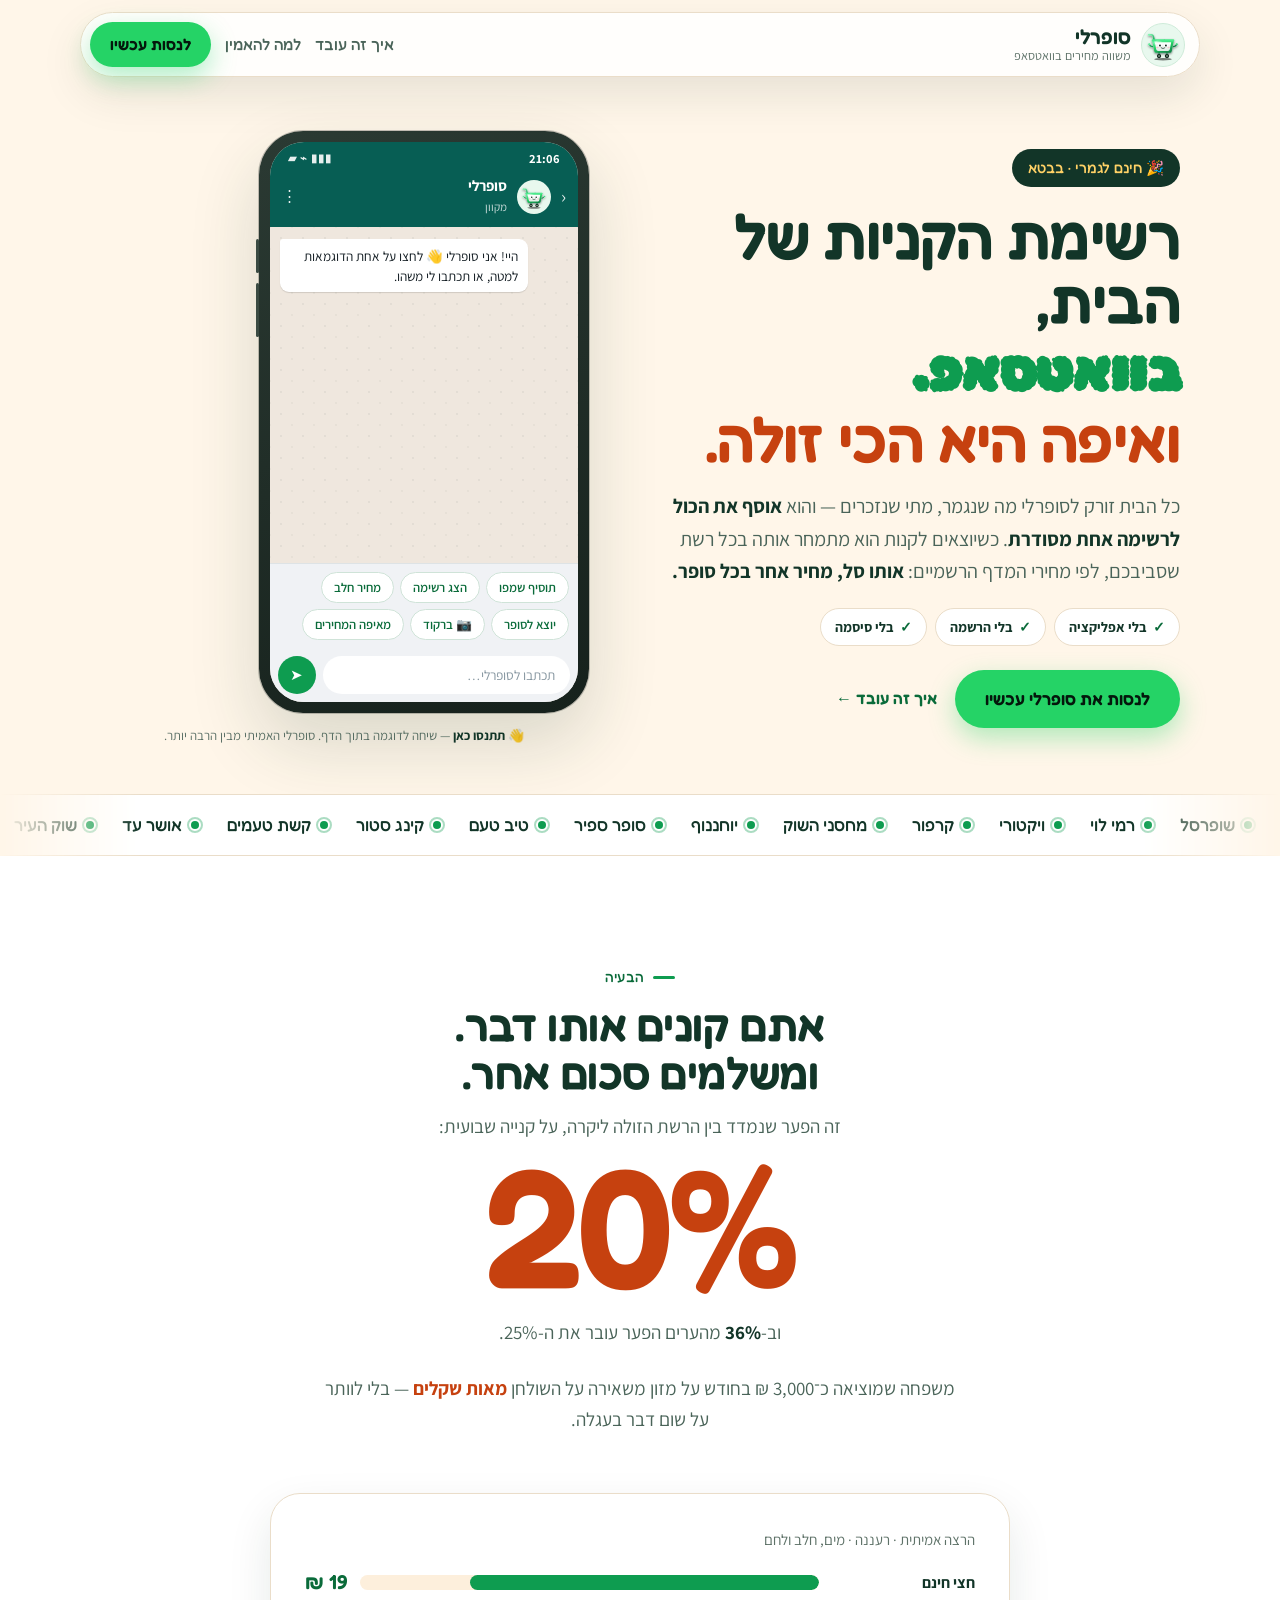
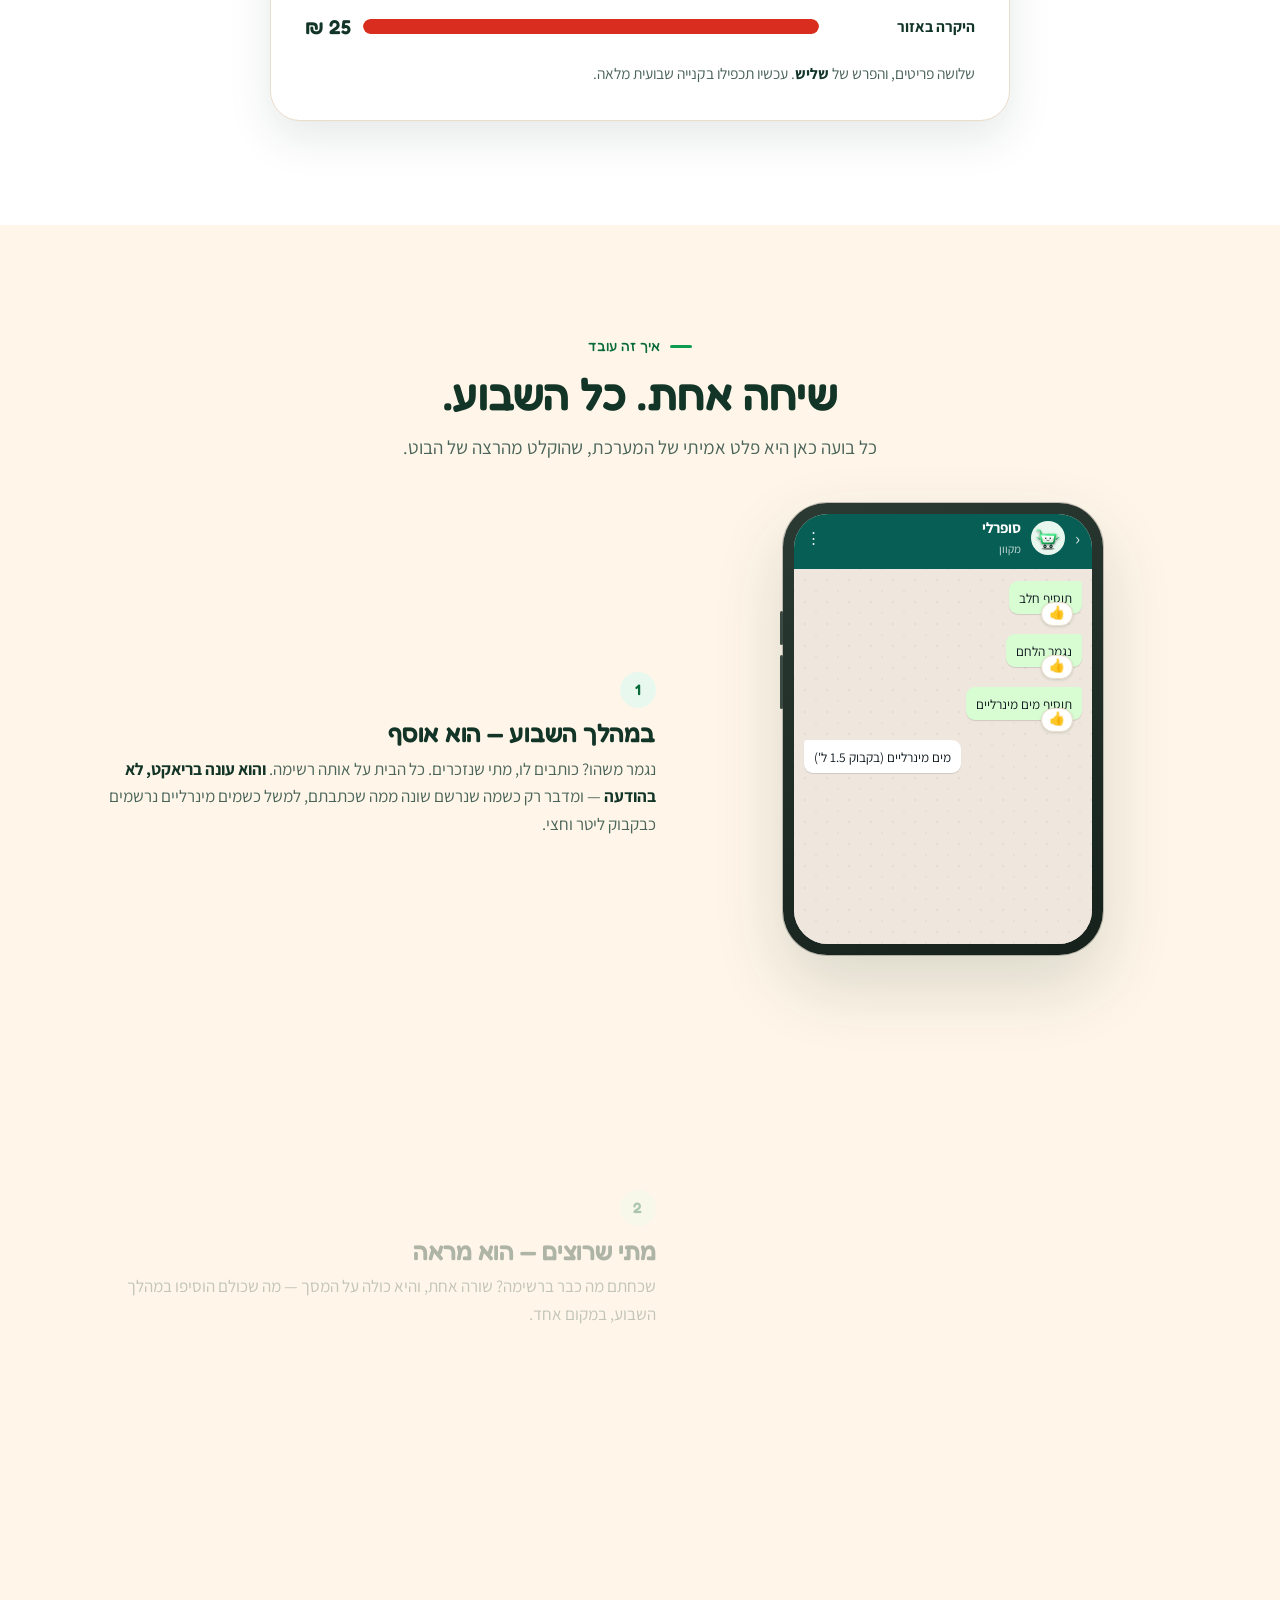
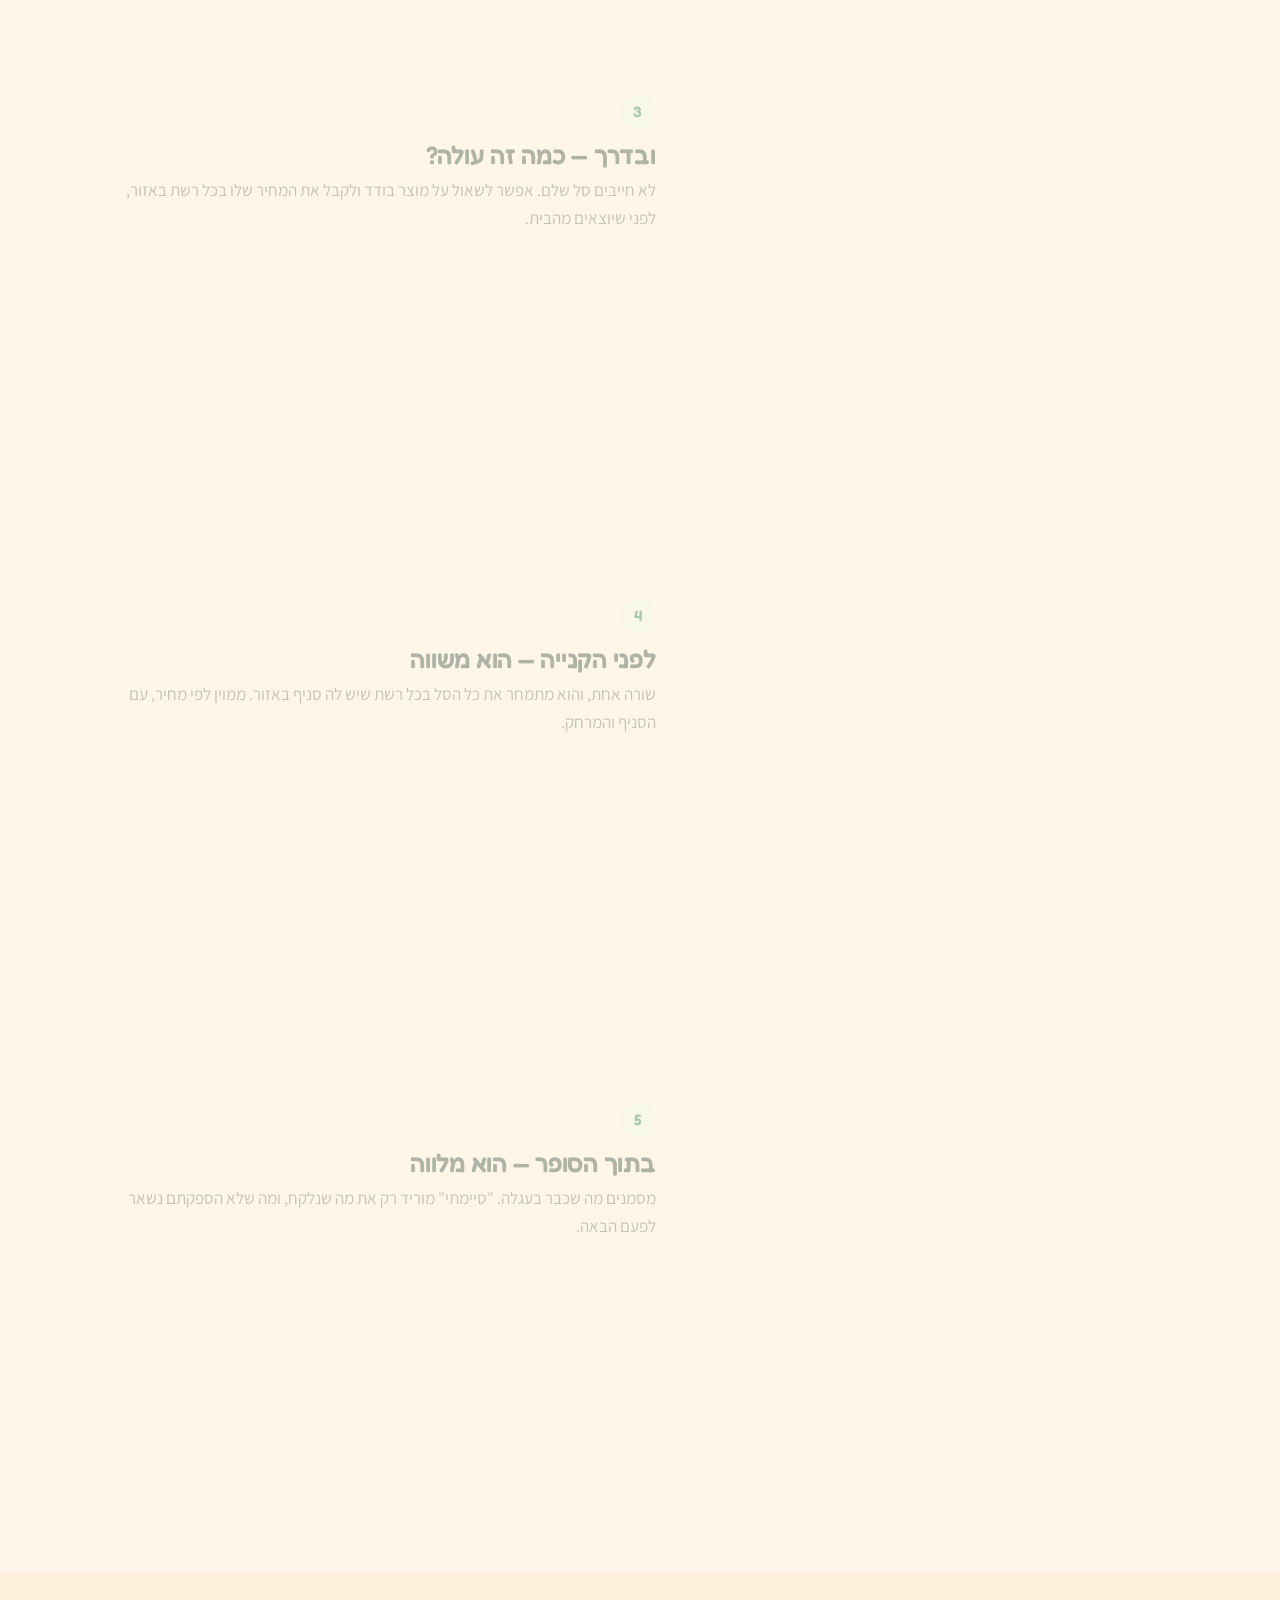
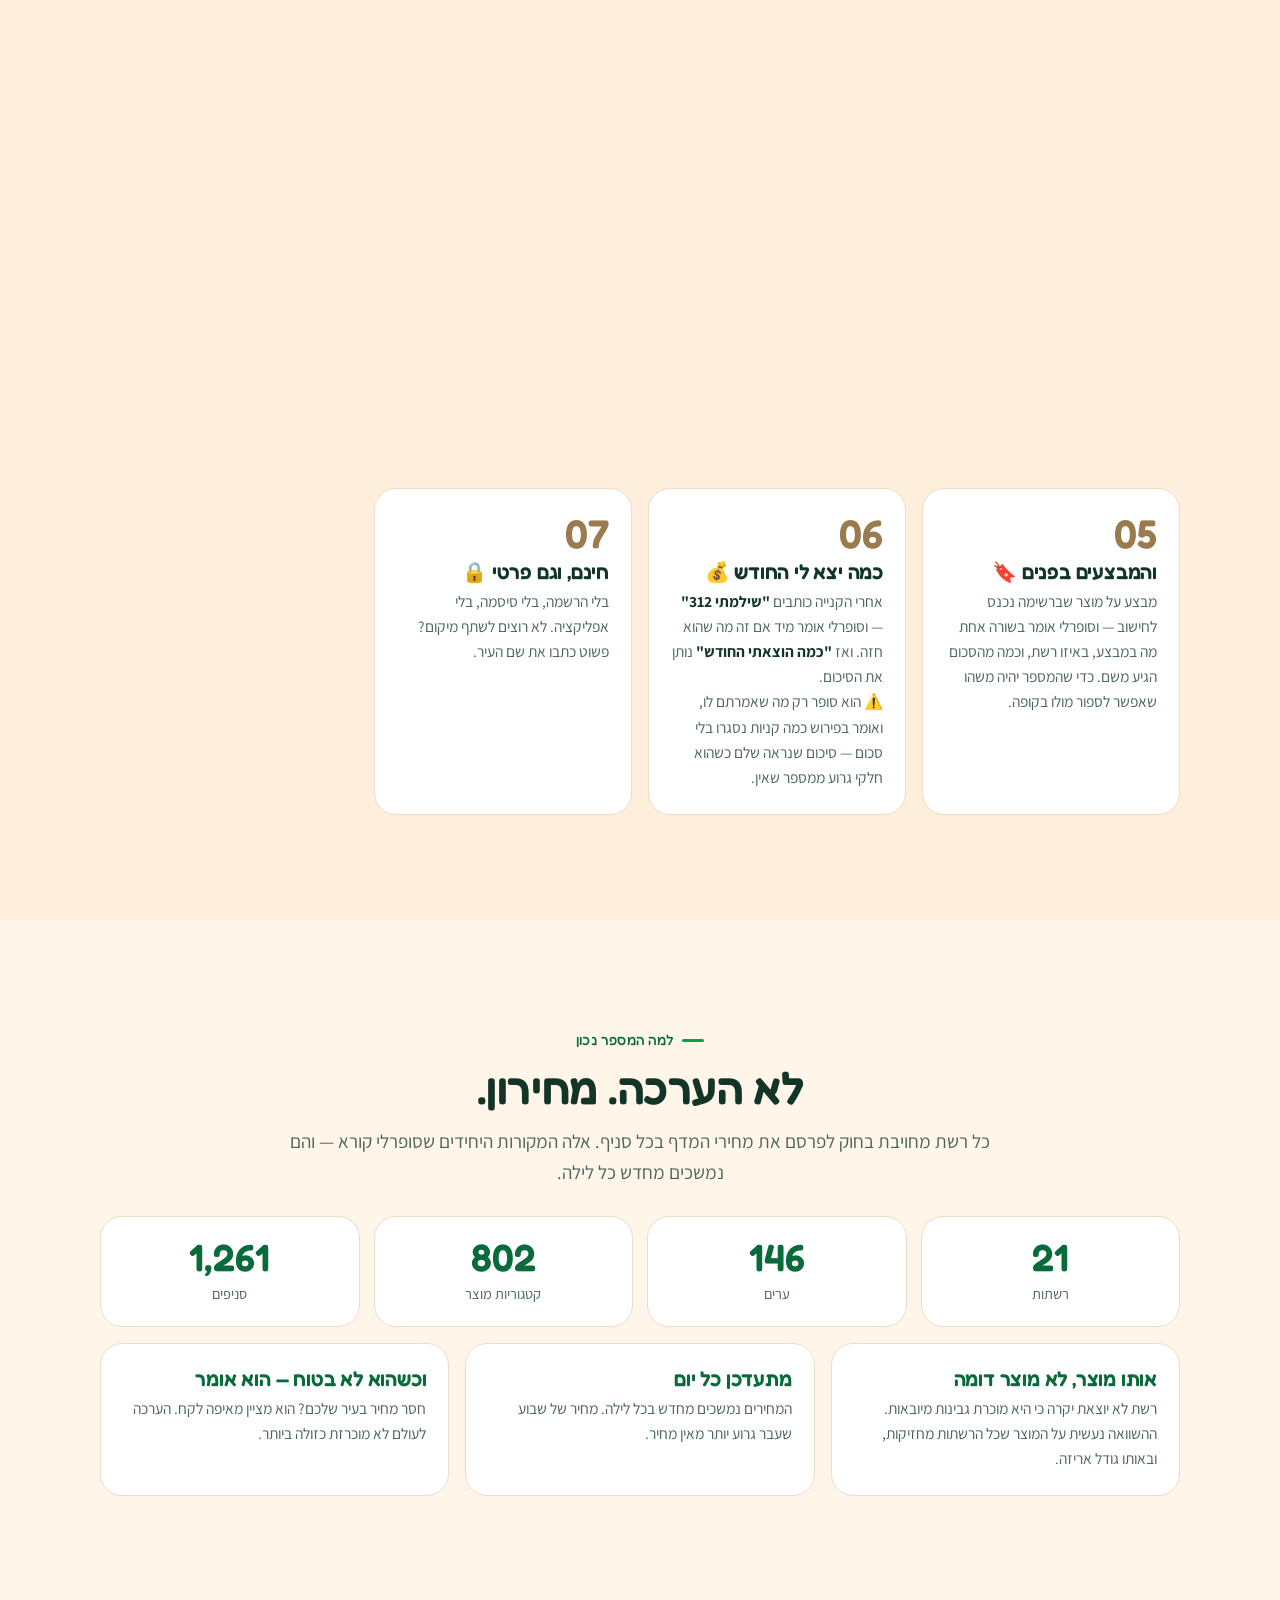
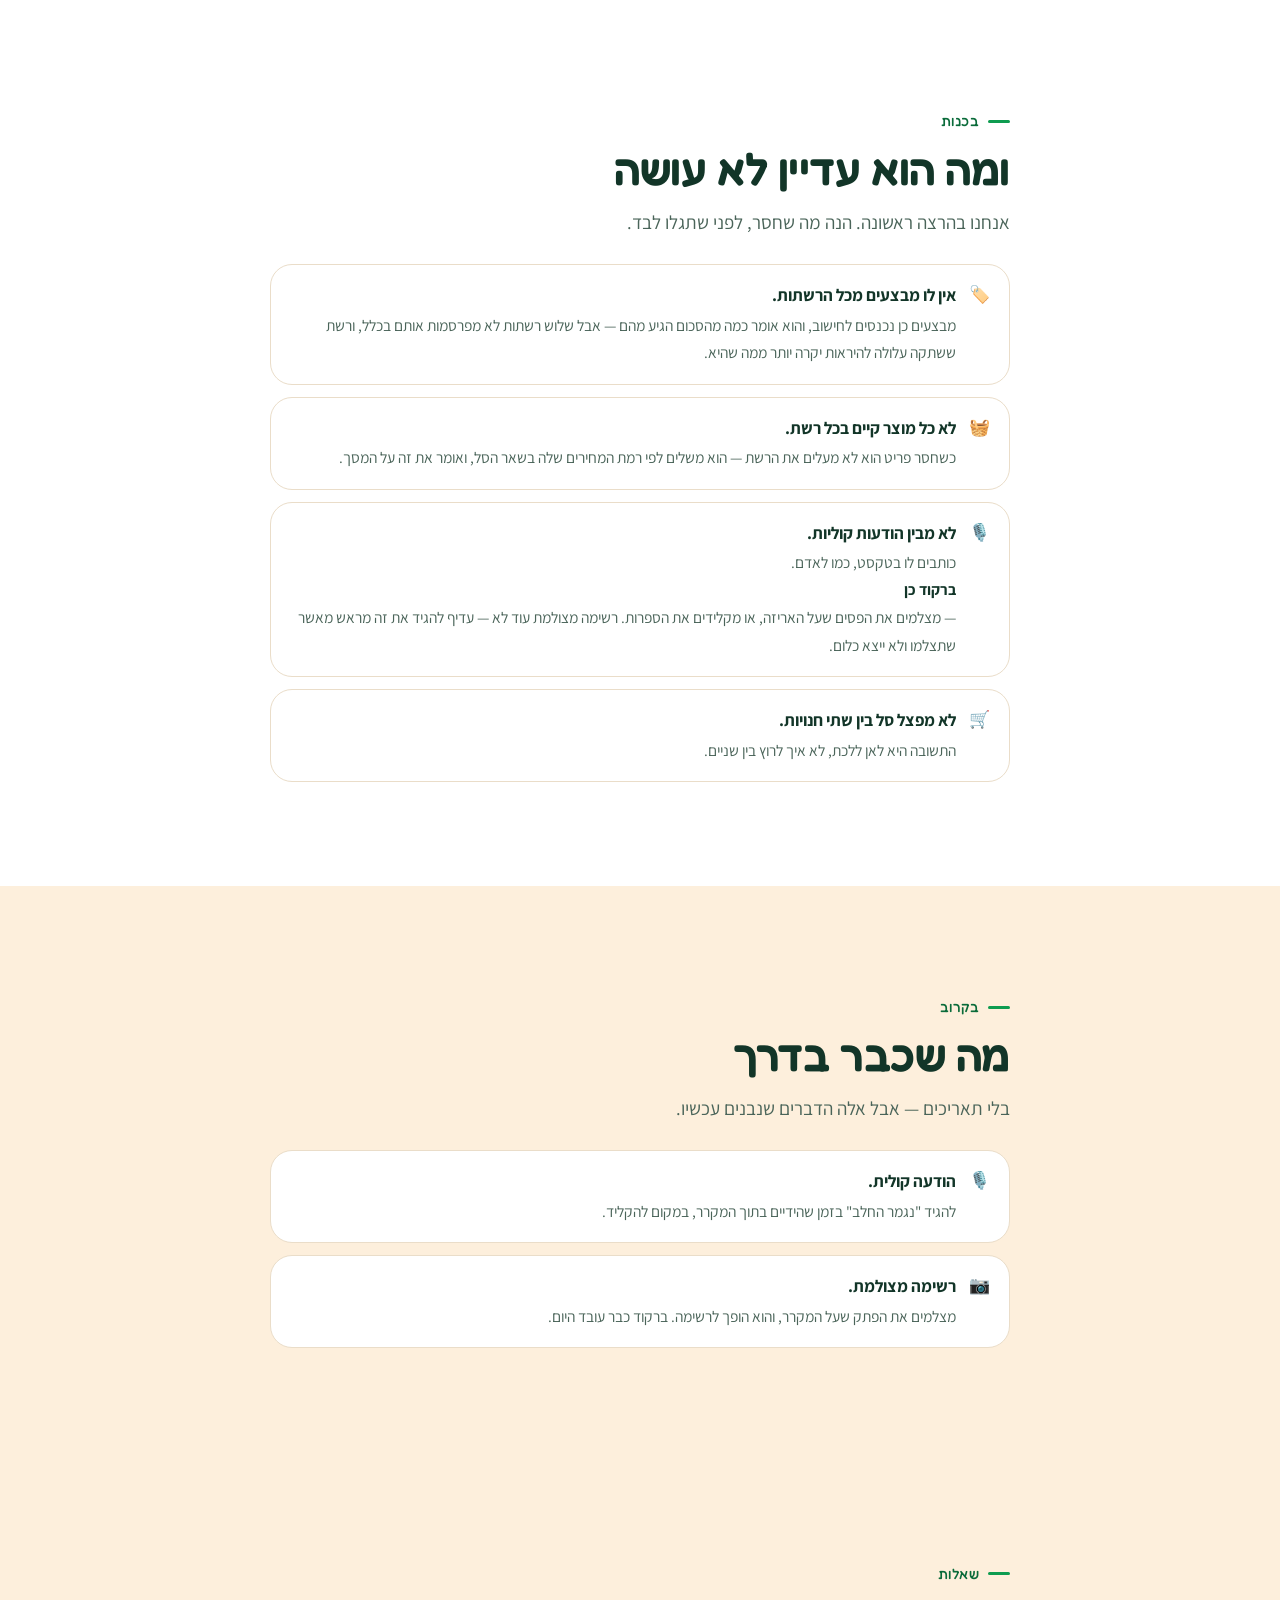
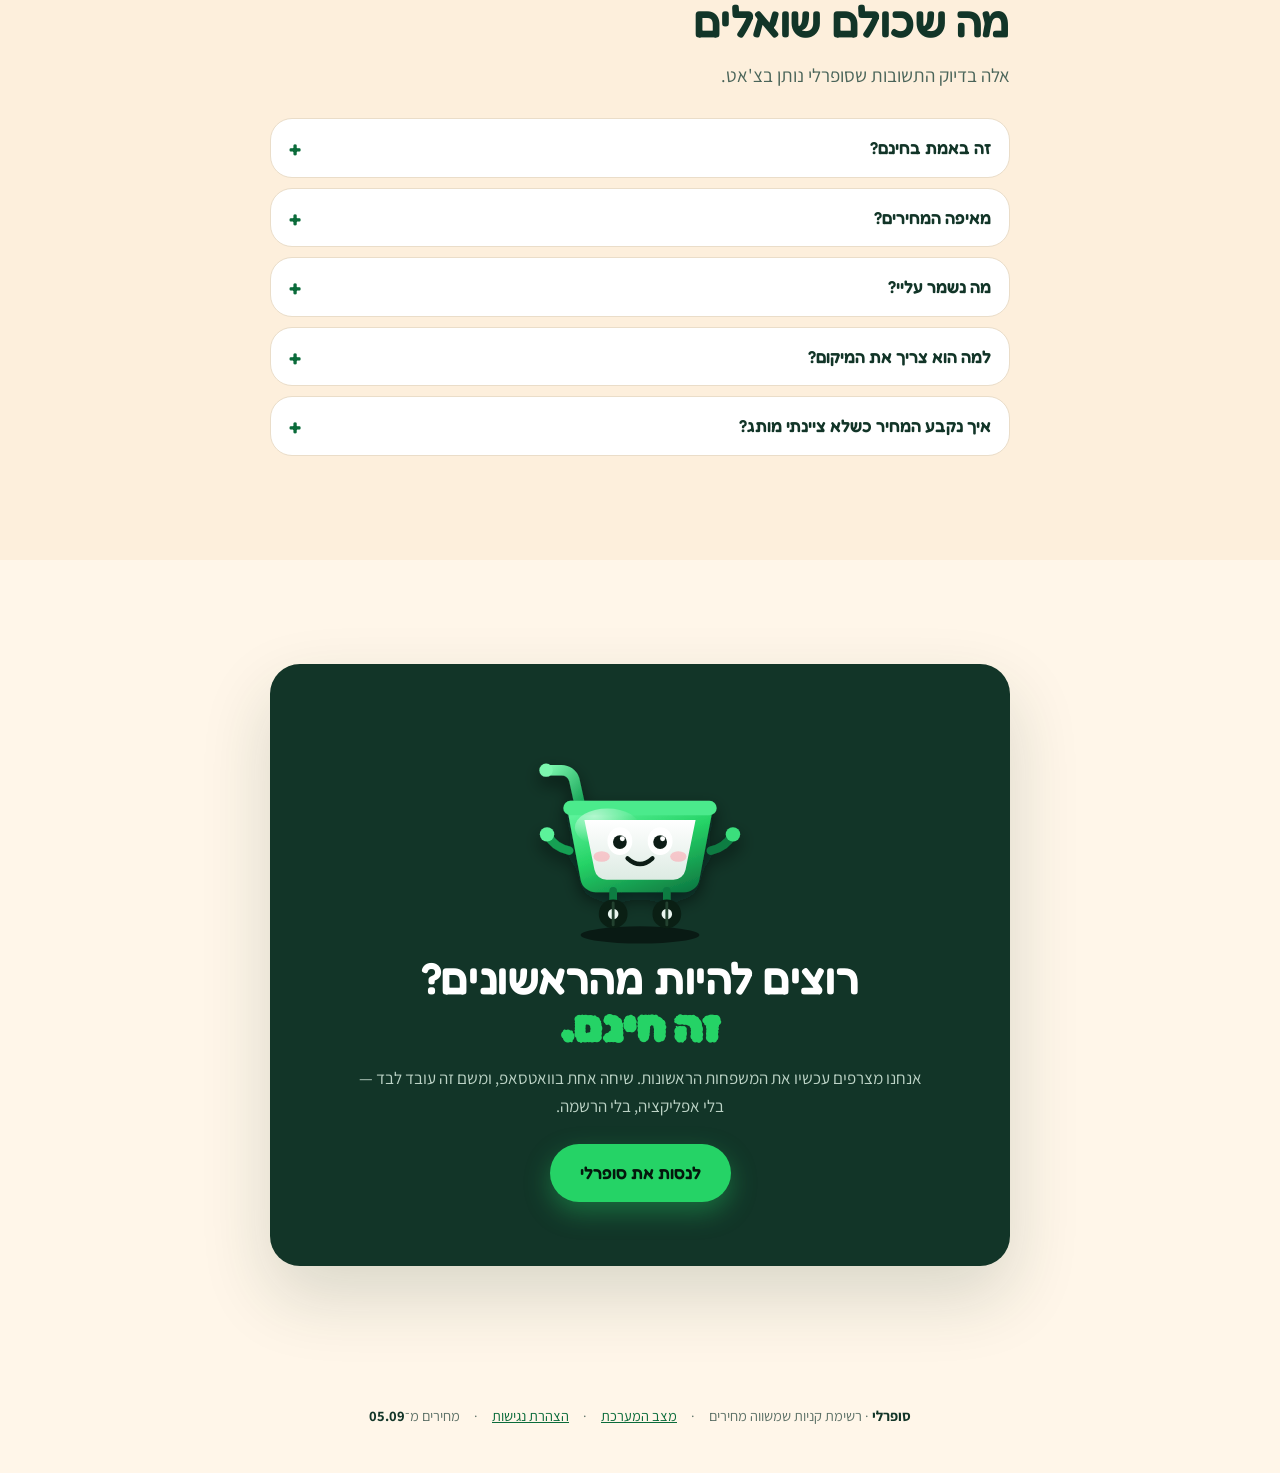
==== commit bb87977b: "אייקון אתר: העגלה של סופרלי במקום הכדור הגנרי של גוגל איתי חיפש "סופרלי" בגוגל וראה כדור כחול ליד su" ====
--- a/index.html
+++ b/index.html
@@ -2,6 +2,12 @@
 <html lang="he" dir="rtl" class="no-js">
 <head>
 <meta charset="utf-8">
+
+  <link rel="icon" href="/favicon.ico" sizes="any">
+  <link rel="icon" type="image/png" sizes="48x48" href="assets/icon-48.png">
+  <link rel="icon" type="image/png" sizes="96x96" href="assets/icon-96.png">
+  <link rel="icon" type="image/png" sizes="192x192" href="assets/icon-192.png">
+  <link rel="apple-touch-icon" href="assets/apple-touch-icon.png">
 <meta name="viewport" content="width=device-width, initial-scale=1">
 <title>סופרלי — רשימת הקניות של המשפחה, ואיפה היא הכי זולה</title>
 <meta name="description" content="סופרלי מנהל למשפחה את רשימת הקניות בוואטסאפ, וכשיוצאים לקנות אומר בכמה היא תעלה בכל רשת שסביבכם. 21 רשתות, מחירי מדף רשמיים, מתעדכן כל יום. חינם, בלי אפליקציה.">
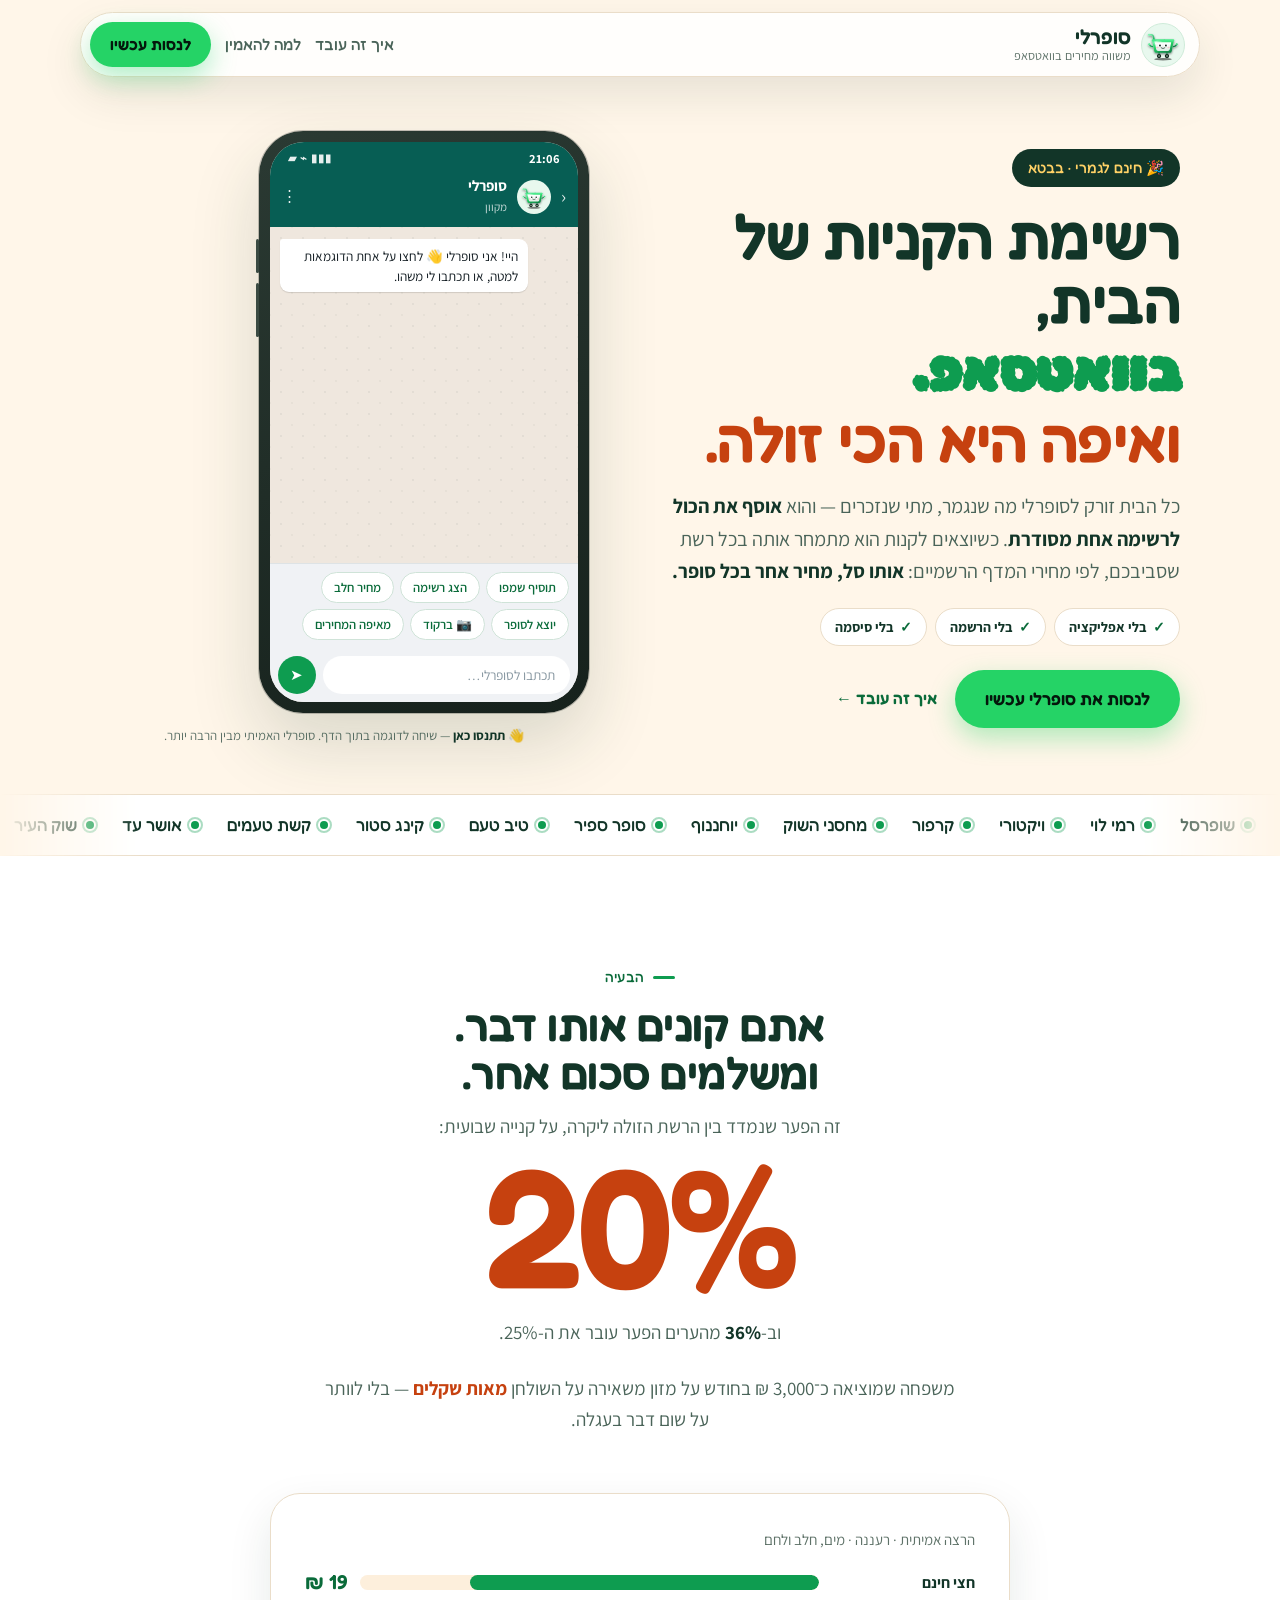
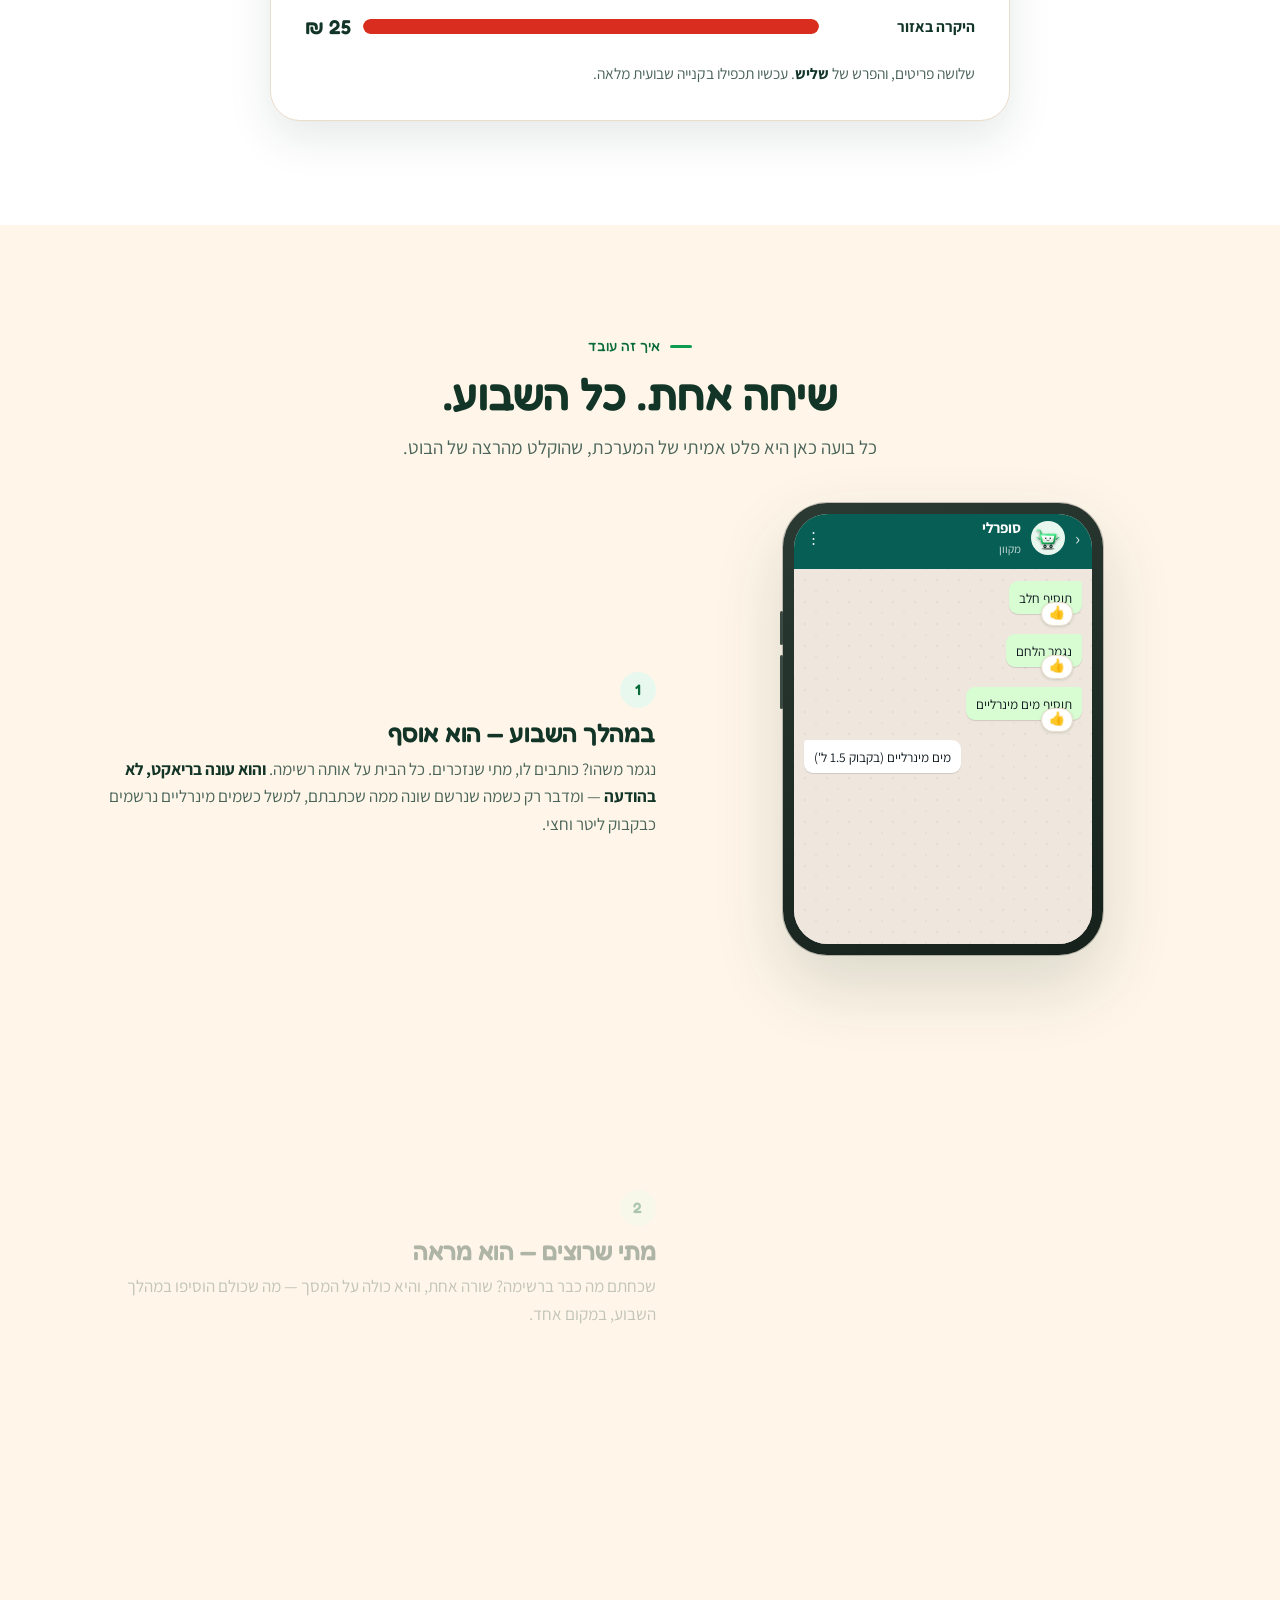
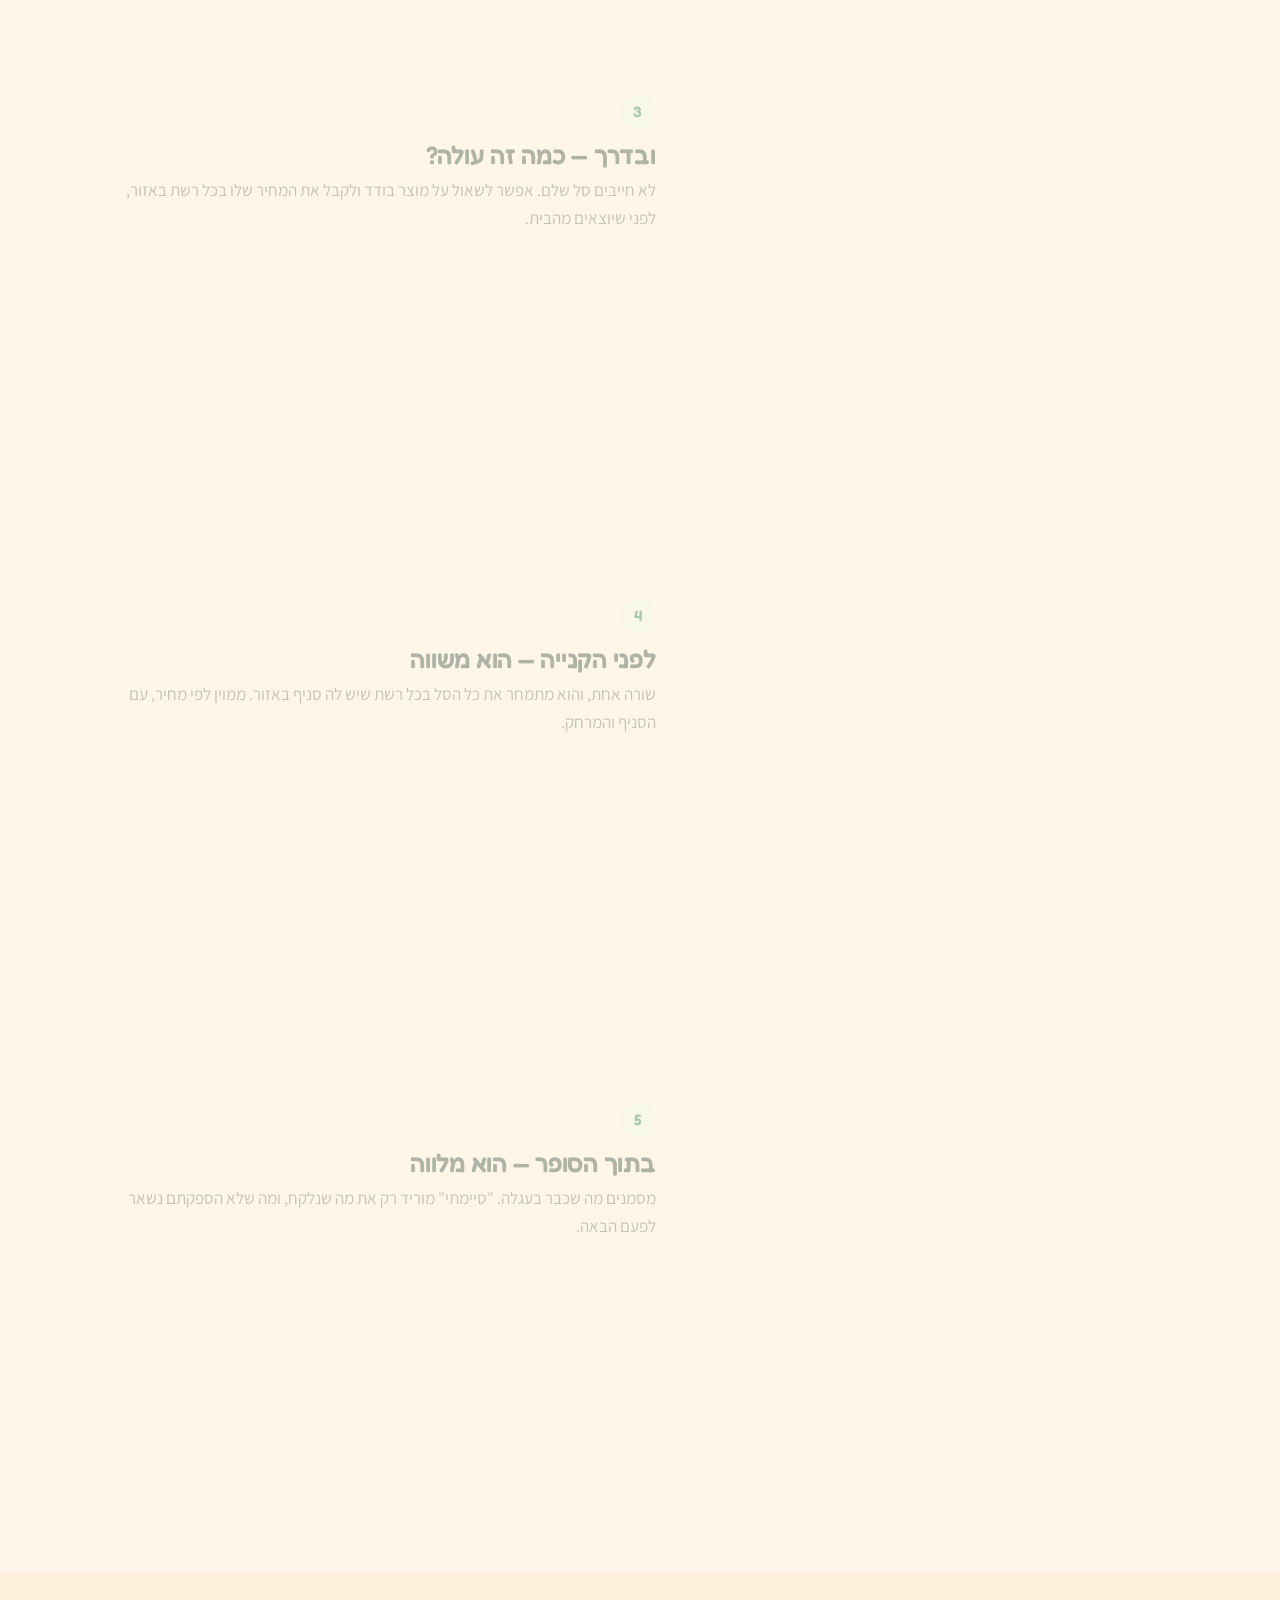
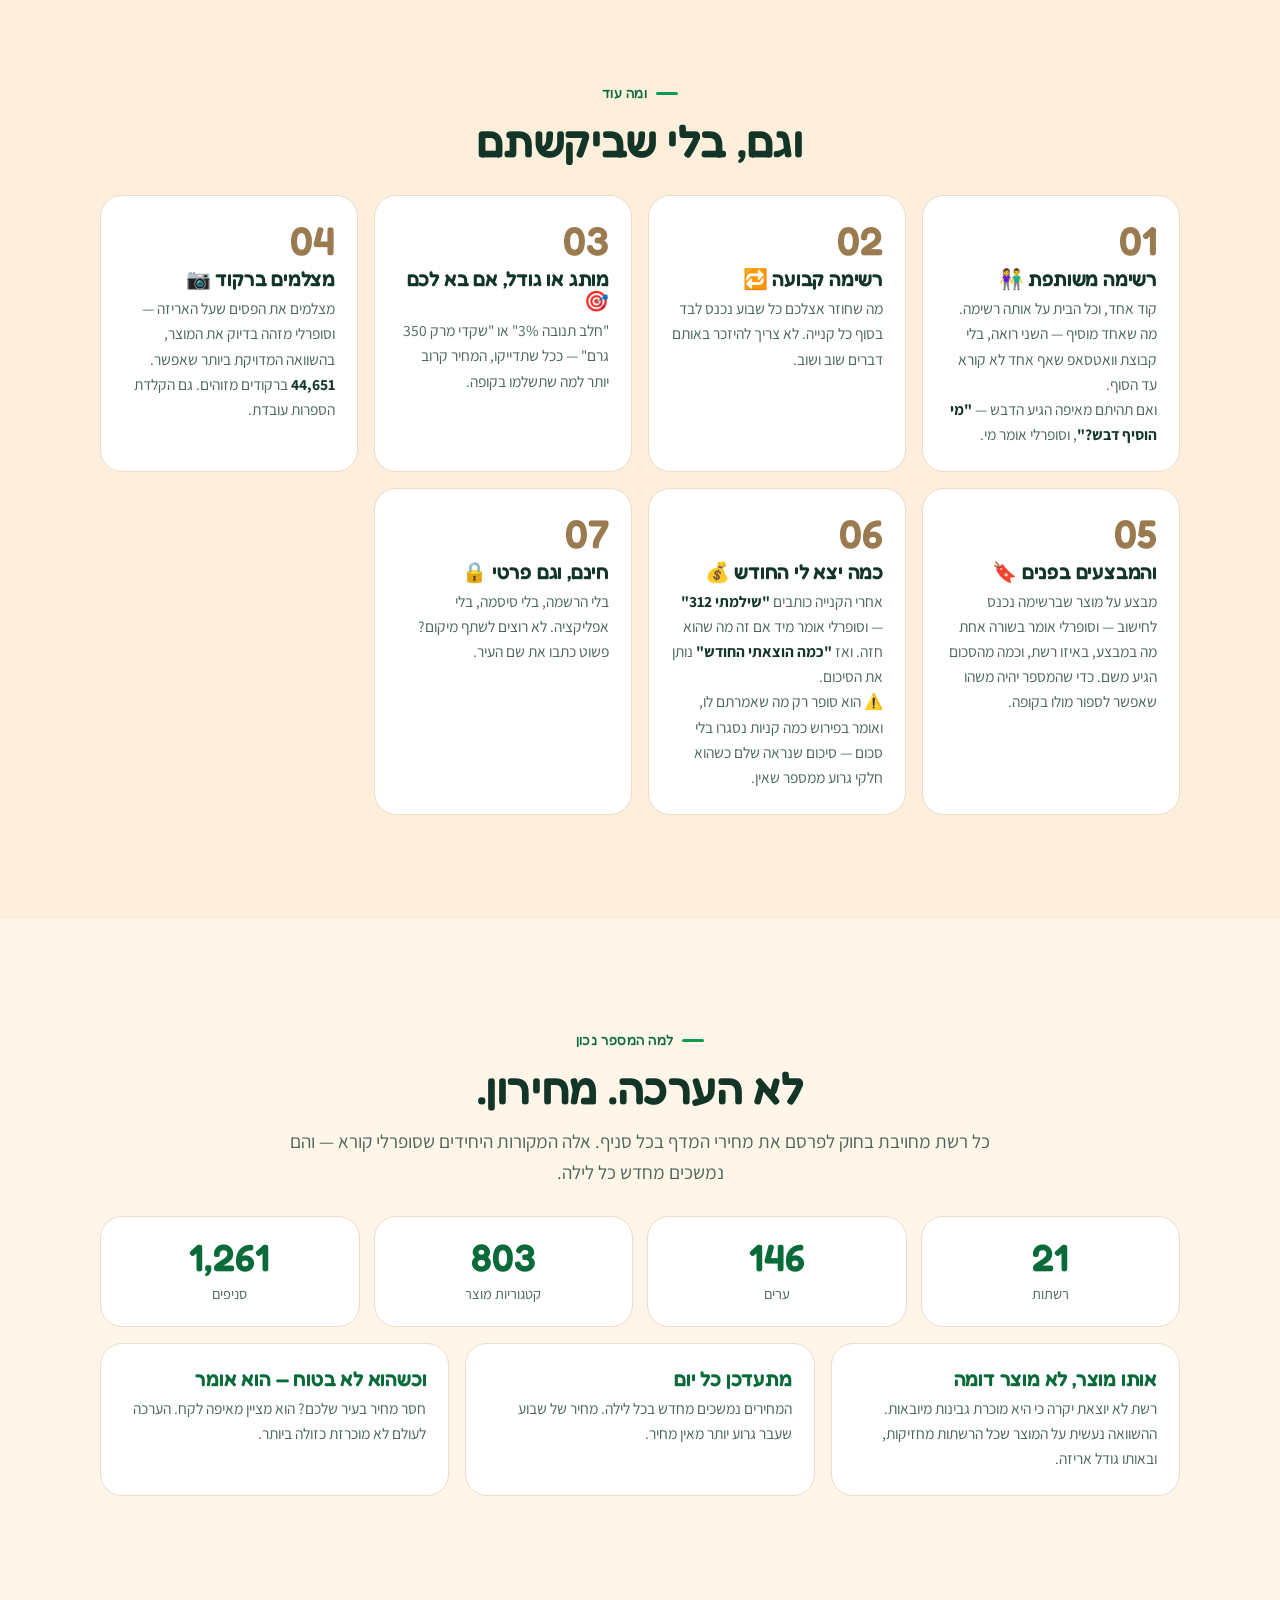
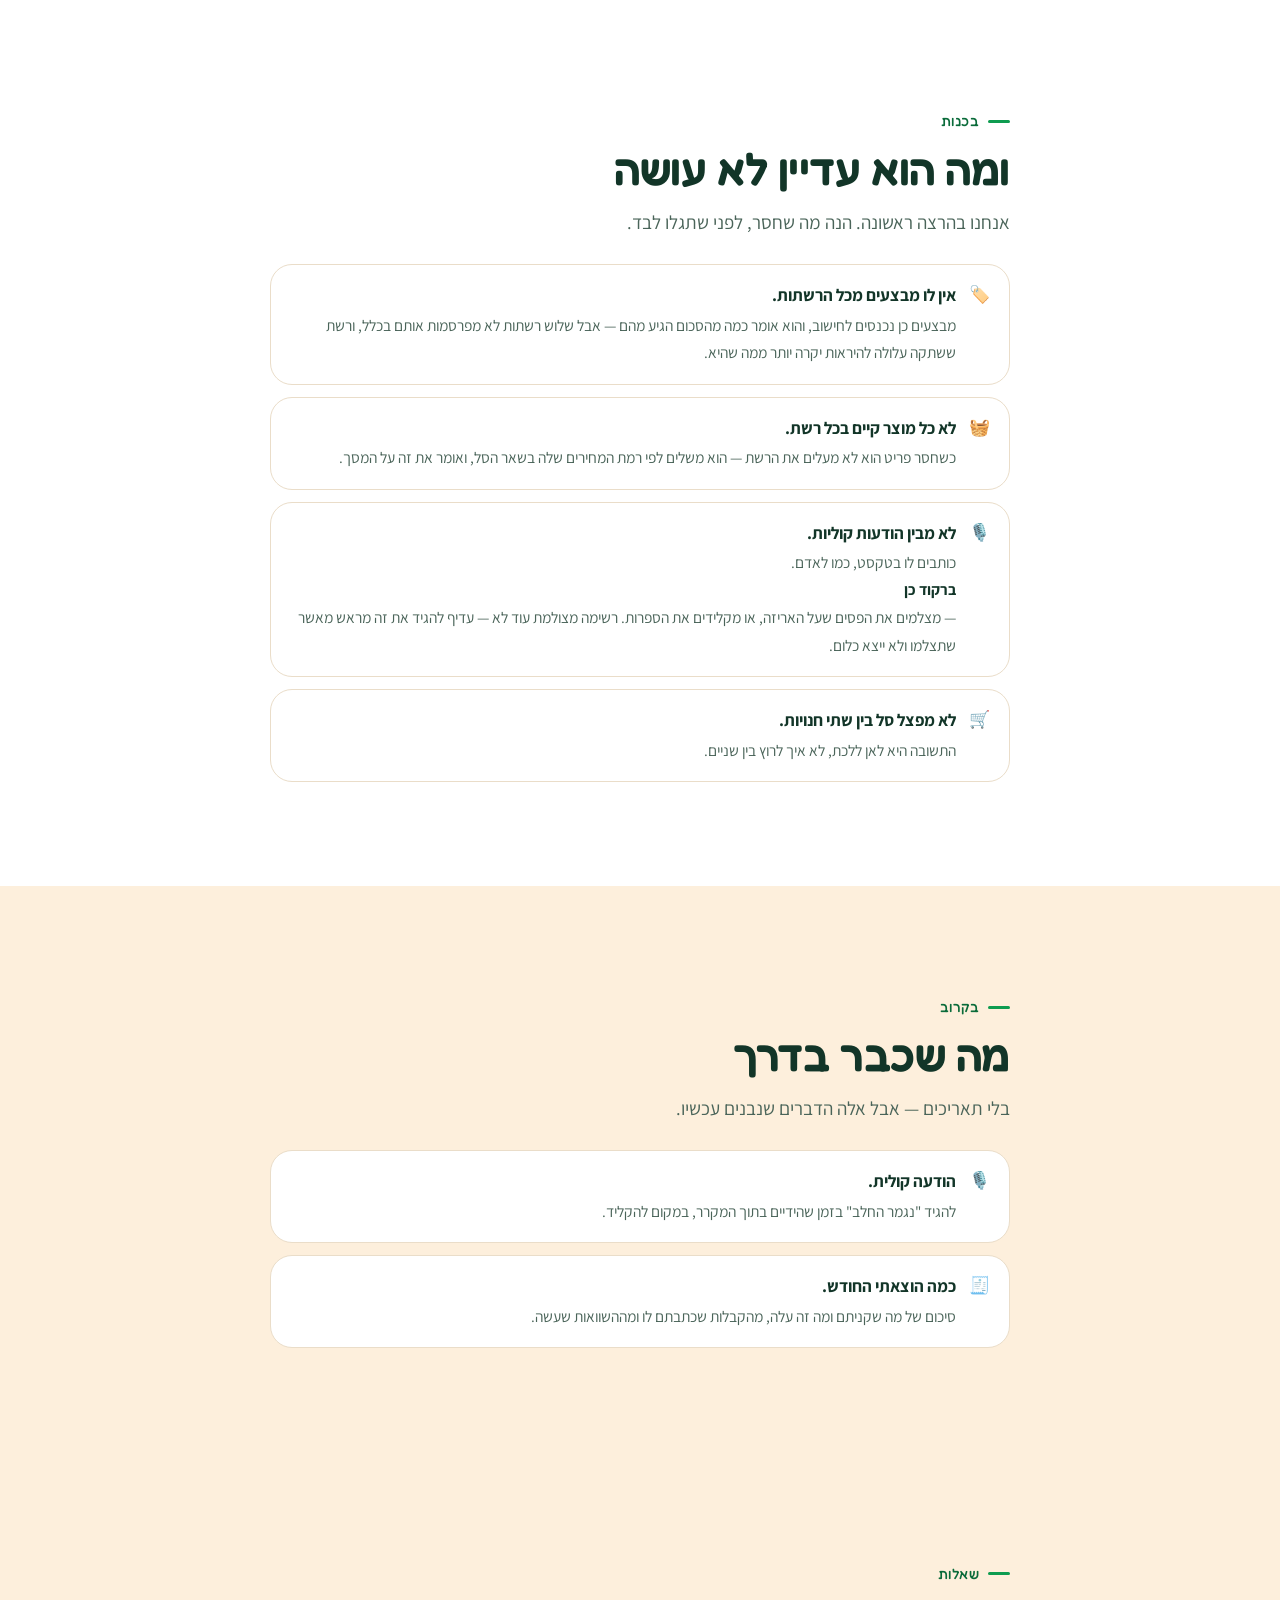
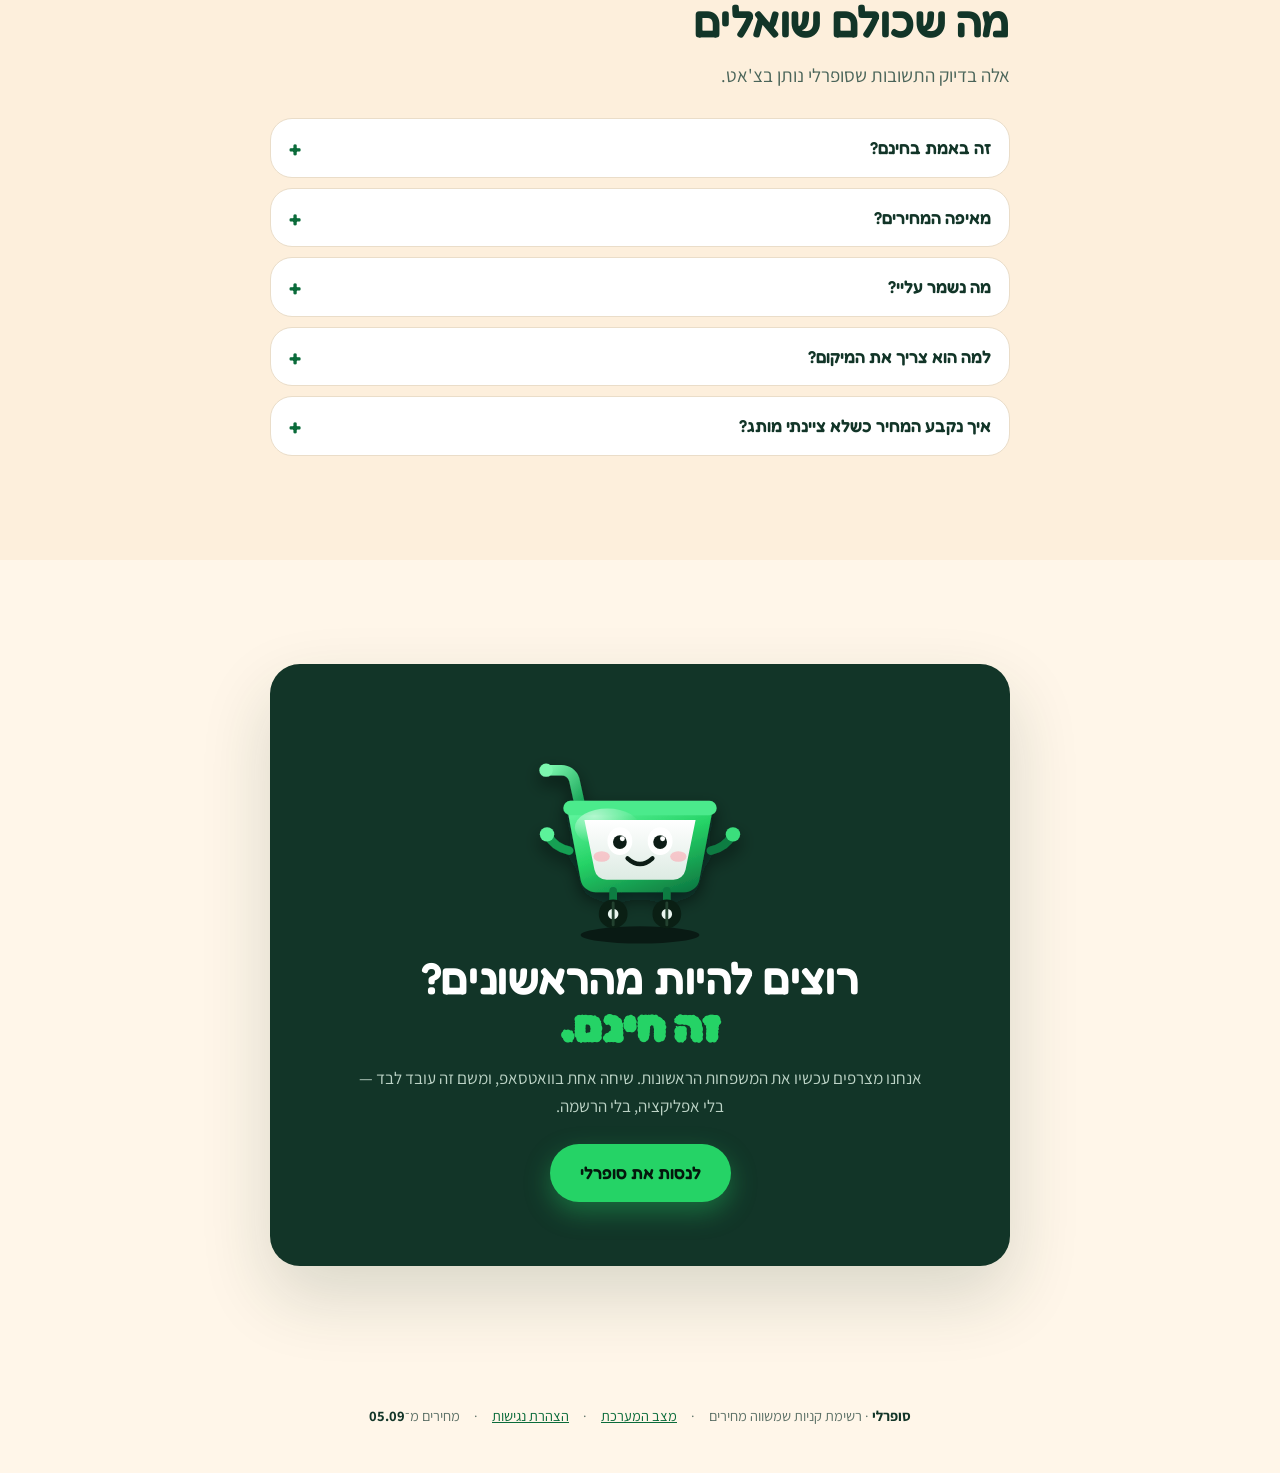
==== commit 1deac80a: "עדכון הדפים" ====
--- a/index.html
+++ b/index.html
@@ -2,8 +2,8 @@
 <html lang="he" dir="rtl" class="no-js">
 <head>
 <meta charset="utf-8">
-
-  <link rel="icon" href="/favicon.ico" sizes="any">
+  <!-- אייקון האתר — זה שגוגל מציג ליד כל תוצאת חיפוש. -->
+  <link rel="icon" href="favicon.ico" sizes="any">
   <link rel="icon" type="image/png" sizes="48x48" href="assets/icon-48.png">
   <link rel="icon" type="image/png" sizes="96x96" href="assets/icon-96.png">
   <link rel="icon" type="image/png" sizes="192x192" href="assets/icon-192.png">
@@ -15,6 +15,12 @@
 <meta property="og:description" content="רשימת קניות בוואטסאפ שמשווה את כל הסל בין הרשתות שסביבכם, לפי מחירי המדף הרשמיים. חינם לגמרי.">
 <meta property="og:type" content="website">
 
+<!-- ⚠️ **הכתובת המוחלטת, ולא יחסית.** מי ששולח את הקישור בוואטסאפ
+     או בפייסבוק — השרת שלהם מושך את התמונה מבחוץ, ונתיב יחסי אינו
+     אומר לו כלום. וזה גם הרגע שבו זה סוף-סוף אפשרי: עד היום לא
+     הייתה כתובת קבועה שאפשר להצביע עליה.
+     ⚠️ **ו-`og:image:alt` אינו קישוט** — הוא מה שקורא מסך מקריא
+     כשהתמונה מגיעה, ובלעדיו הקישור מגיע כתמונה בלי שם. -->
 <meta property="og:url" content="https://superly.co.il/">
 <meta property="og:site_name" content="סופרלי">
 <meta property="og:locale" content="he_IL">
@@ -24,17 +30,43 @@
 <meta property="og:image:alt" content="סופרלי — רשימת הקניות של הבית, בוואטסאפ. ואיפה היא הכי זולה.">
 <meta name="twitter:card" content="summary_large_image">
 
+<!-- 🔴 **הקנוני, וזה מה שמונע מגוגל לפצל את הדף לשניים.**
+     אותו דף הוגש עד היום גם מ-itaydecastro.github.io/zooli-web ועדיין
+     נגיש משם, ושתי כתובות עם אותו תוכן מתחרות זו בזו על אותו חיפוש.
+     השורה הזאת אומרת מי המקור. -->
 <link rel="canonical" href="https://superly.co.il/">
 
+<!-- ⚠️ **אימות הבעלות מול Google Search Console — אסור להסיר.**
+     גוגל בודק אותו מחדש מדי פעם, ולא רק פעם אחת: הסרה מבטלת את
+     האימות ואיתו את הגישה לדוחות ולבקשות האינדוקס.
+     יש גם קובץ `google1bc50150bfaaa103.html` בשורש, כשיטה שנייה —
+     שתיהן במקום בכוונה, כדי שהאימות לא ייפול על שינוי אחד. -->
 <meta name="google-site-verification" content="Zr6vMqsxvCZfDxHa5AnizbsH__iixSRTeGVo6vhl1IM">
 
 <meta name="theme-color" content="#FFF6E9">
 
+<!-- ⚠️ **דף נחיתה נפתח בהתחלה, תמיד.** הדפדפן משחזר לבדו את מיקום
+     הגלילה מהביקור הקודם, ובדף באורך הזה זה אומר שמי שכבר היה כאן
+     נוחת באמצע — רואה חצי משפט במקום את הפתיחה, ולא מבין מה זה.
+     ⚠️ **ועוגן בכתובת עדיין עובד:** מי שהגיע ל-#how מגיע ל-#how.
+     ⚠️ **וכיבוי זמני של הגלילה הרכה** — בלעדיו הקפיצה לראש הדף
+     מונפשת, ונראית כאילו הדף ברח למשתמש. -->
 <script>
-
+  /* 🔴 הגרסה הקודמת תיקנה פעם אחת, על load — ואיתי דיווח שזה עדיין
+     נוחת באמצע, גם בטלפון. הסיבה היא התזמון ולא הלוגיקה:
+
+       · `load` מחכה שכל התמונות, הגופנים והסקריפטים ייגמרו. הדף הזה
+         הוא ~17,000 פיקסלים, ובטלפון זה שניות שלמות — וכל אותו זמן
+         הגלילה לא מתוקנת.
+       · והדף עוד **זז אחרי** התיקון: גופן שנטען מאוחר משנה גבהים,
+         והמיקום נשמר אבל התוכן שמתחתיו כבר אחר.
+
+     לכן: מתקנים מוקדם, מתקנים שוב במשך כשתי שניות — **ונעצרים
+     ברגע שהמשתמש נגע.** תיקון שממשיך לקפוץ לראש אחרי שאדם התחיל
+     לגלול גרוע פי כמה מהבעיה המקורית. */
   (function () {
     if ('scrollRestoration' in history) history.scrollRestoration = 'manual';
-    if (location.hash) return;
+    if (location.hash) return;          /* עוגן בכתובת עדיין מנצח */
 
     var touched = false;
     function mine() { touched = true; }
@@ -45,7 +77,7 @@
     function top() {
       if (touched || location.hash) return;
       var h = document.documentElement, was = h.style.scrollBehavior;
-      h.style.scrollBehavior = 'auto';
+      h.style.scrollBehavior = 'auto';   /* אחרת הקפיצה מונפשת ונראית כבריחה */
       window.scrollTo(0, 0);
       h.style.scrollBehavior = was;
     }
@@ -63,10 +95,19 @@
 <link rel="preconnect" href="https://fonts.googleapis.com">
 <link rel="preconnect" href="https://fonts.gstatic.com" crossorigin>
 <link rel="stylesheet" href="https://fonts.googleapis.com/css2?family=Fredoka:wght@400;500;600;700&family=Rubik+Bubbles&family=Assistant:wght@400;600;700;800&display=swap">
-
+<!-- 🔴 **הסימן שאחרי `?v=` חייב לזוז בכל פעם שהקובץ משתנה.**
+     ב-04.09 הוחלף השם בהדגמה מ"זולי" ל"סופרלי", השרת הגיש את הקובץ
+     החדש — **והדפדפן המשיך להציג "היי! אני זולי" מהמטמון.**
+     ⚠️ **ו-curl לא יכול לתפוס את זה**, כי הוא לא מחזיק מטמון: הבדיקה
+     היחידה שראתה את זה הייתה פתיחת הדף בדפדפן אמיתי.
+     ⚠️ **ול-CSS לא הייתה גרסה בכלל** עד אז, כלומר כל שינוי עיצוב היה
+     נתקע אצל מי שכבר ביקר — והוא דווקא הקהל שחוזר. -->
 <link rel="stylesheet" href="assets/market.css?v=20260904a">
 <style>
-
+  /* ---------------------------------------------- הדמות המרוגלת
+     רק הדף הזה מריץ את הגרסה החיה של סופרלי (עיניים שעוקבות אחרי העכבר,
+     פריטים שנופלים לסל). שאר הדפים מציגים אותה כתמונה, ולכן זה כאן
+     ולא בגיליון המשותף. */
   .zooli { width: min(230px, 58vw); height: auto; overflow: visible; display: block; margin: 0 auto 4px; }
   #z-all    { animation: z-float 3.4s cubic-bezier(.45,0,.55,1) infinite; transform-origin: 120px 200px; transform-box: fill-box; }
   #z-squash { animation: z-squash 3.4s cubic-bezier(.45,0,.55,1) infinite; transform-origin: 120px 190px; transform-box: fill-box; }
@@ -92,7 +133,10 @@
   }
 </style>
 <style>
-
+/* ⚠️ **מיקוד גלוי בכל דבר שאפשר להגיע אליו במקלדת.** עד 04.09 הוא
+   הוגדר רק על `.faq summary`, כלומר מי שגולש ב-Tab לא ראה איפה הוא
+   נמצא בשאר הדף. `:focus-visible` ולא `:focus` — כדי שלחיצת עכבר
+   לא תצייר מסגרת למי שלא ביקש אותה. */
 a:focus-visible, button:focus-visible, summary:focus-visible,
 [tabindex]:focus-visible{outline:3px solid currentColor;
   outline-offset:3px; border-radius:4px}
@@ -104,8 +148,14 @@
 </head>
 <body data-chains="21">
 
+<!-- ⚠️ **דילוג לתוכן — WCAG 2.4.1, רמה A.** מי שגולש במקלדת או
+  בקורא מסך עובר את כל תפריט הניווט בכל טעינה. הקישור הזה בלתי
+  נראה עד שמקישים Tab, ואז הוא הדבר הראשון שמקבל מיקוד. -->
 <a class="skip" href="#main">דילוג לתוכן הראשי</a>
 
+<!-- ============================================================== ניווט
+     גלולה צפה עם הדמות בעיגול. היא מקפצת תמיד ונשארת על המסך בכל
+     גלילה — הבקשה של איתי, וגם מה שמזהים לפני שקוראים מילה. -->
 <nav class="nav">
   <div class="nav-in">
     <a class="brand" href="#top">
@@ -122,11 +172,18 @@
   </div>
 </nav>
 
+<!-- ============================================================= גיבור -->
 <header class="hero" id="top">
   <div class="wrap hero-grid">
     <div>
       <span class="tag-free reveal">🎉 חינם לגמרי · בבטא</span>
-
+      <!-- ⚠️ **הכותרת נוקבת במוצר בשורה הראשונה.** הקודמת נפתחה ב"אותו
+           סל. מחיר אחר בכל סופר." — כלומר דיברה על **השוואת מחירים בלבד**,
+           ומי שקרא אותה לא ידע שיש כאן רשימה שמנהלים כל השבוע, שהיא חצי
+           מהמוצר. איתי: "לוקח לקורא קצת זמן להבין שמדובר ברשימת קניות".
+           הניסוח כאן הוא כמעט מילה במילה ה-<title> שכבר היה בראש הקובץ —
+           הוא נכתב נכון מלכתחילה ופשוט לא הופיע על המסך.
+           ⚠️ והמשפט הקודם לא נמחק: הוא עבר לשורת התיאור ונוחת שם כמסקנה. -->
       <h1 class="reveal d1">
         <span class="l">רשימת הקניות של הבית,</span>
         <span class="bub">בוואטסאפ.</span>
@@ -149,6 +206,10 @@
       </div>
     </div>
 
+    <!-- ================================================== הטלפון
+         ⚠️ זו **ההדגמה החיה** ולא תמונה. אפשר להקליד בה, והיא מחזיקה
+         מצב: מי שמוסיף שמפו ואז מבקש "הצג רשימה" רואה אותו שם.
+         התשובות הן פלט מוקלט מהבוט האמיתי — ראה assets/zooli.js. -->
     <div class="phone-wrap reveal d2">
       <div>
         <div class="phone demo-phone">
@@ -164,7 +225,10 @@
               <span class="icons" aria-hidden="true">⋮</span>
             </div>
             <div class="wa-body" id="demoBody"></div>
-
+            <!-- ⚠️ **השבבים בתוך הטלפון ולא מתחתיו.** מתחת לטלפון הם
+                 מחוץ לשדה הראייה כשגוללים — רואים מסך שיחה, לא יודעים
+                 שיש מה ללחוץ עליו, ולא מנסים. כאן הם יושבים בדיוק
+                 מעל שורת ההקלדה, במקום שבו וואטסאפ מציג תשובות מהירות. -->
             <div class="wa-chips" id="demoChips">
               <button type="button" data-say="תוסיף שמפו">תוסיף שמפו</button>
               <button type="button" data-say="הצג רשימה">הצג רשימה</button>
@@ -184,12 +248,23 @@
     </div>
   </div>
 
+  <!-- ההיקף הוא הטיעון, ורשימה זורמת אומרת אותו בלי משפט אחד.
+       ⚠️ **הייתה כאן שורת הסבר מעל, והיא ירדה בהכרעת איתי** —
+       *"כל השורה הזאת לא מעניינת"*. היא אמרה **למה** השמות כאן
+       (מחירונים רשמיים, נמשכים כל לילה) ואת תאריך המשיכה.
+       ⚠️ **המחיר המוצהר:** השמות צפים עכשיו בלי הקשר מיידי. הטענה
+       עצמה לא אבדה — היא נאמרת בשלושה מקומות אחרים בדף (כרטיס
+       "מתעדכן כל יום", סעיף מקורות המחיר, והשאלות הנפוצות).
+       ⚠️ **ותאריך המשיכה עבר לפוטר** ולא נמחק: הוא העוגן היחיד של
+       `updated` ב-sync_landing.py, ובלעדיו המסנכרן נכשל — וחשוב
+       מזה, הוא ההוכחה לטענה "מתעדכן כל יום". -->
   <div class="ticker" aria-label="הרשתות שבהשוואה">
     <div class="ticker-track">
-    <span><i aria-hidden="true"></i>שופרסל</span><span><i aria-hidden="true"></i>רמי לוי</span><span><i aria-hidden="true"></i>ויקטורי</span><span><i aria-hidden="true"></i>קרפור</span><span><i aria-hidden="true"></i>מחסני השוק</span><span><i aria-hidden="true"></i>יוחננוף</span><span><i aria-hidden="true"></i>סופר ספיר</span><span><i aria-hidden="true"></i>טיב טעם</span><span><i aria-hidden="true"></i>קינג סטור</span><span><i aria-hidden="true"></i>קשת טעמים</span><span><i aria-hidden="true"></i>אושר עד</span><span><i aria-hidden="true"></i>שוק העיר</span><span><i aria-hidden="true"></i>סופר ברקת</span><span><i aria-hidden="true"></i>מעיין 2000</span><span><i aria-hidden="true"></i>סטופ מרקט</span><span><i aria-hidden="true"></i>סופר יודה</span><span><i aria-hidden="true"></i>זול ובגדול</span><span><i aria-hidden="true"></i>שפע ברכת השם</span><span><i aria-hidden="true"></i>חצי חינם</span><span><i aria-hidden="true"></i>סלאח דבאח</span><span><i aria-hidden="true"></i>ח. כהן</span><span aria-hidden="true"><i aria-hidden="true"></i>שופרסל</span><span aria-hidden="true"><i aria-hidden="true"></i>רמי לוי</span><span aria-hidden="true"><i aria-hidden="true"></i>ויקטורי</span><span aria-hidden="true"><i aria-hidden="true"></i>קרפור</span><span aria-hidden="true"><i aria-hidden="true"></i>מחסני השוק</span><span aria-hidden="true"><i aria-hidden="true"></i>יוחננוף</span><span aria-hidden="true"><i aria-hidden="true"></i>סופר ספיר</span><span aria-hidden="true"><i aria-hidden="true"></i>טיב טעם</span><span aria-hidden="true"><i aria-hidden="true"></i>קינג סטור</span><span aria-hidden="true"><i aria-hidden="true"></i>קשת טעמים</span><span aria-hidden="true"><i aria-hidden="true"></i>אושר עד</span><span aria-hidden="true"><i aria-hidden="true"></i>שוק העיר</span><span aria-hidden="true"><i aria-hidden="true"></i>סופר ברקת</span><span aria-hidden="true"><i aria-hidden="true"></i>מעיין 2000</span><span aria-hidden="true"><i aria-hidden="true"></i>סטופ מרקט</span><span aria-hidden="true"><i aria-hidden="true"></i>סופר יודה</span><span aria-hidden="true"><i aria-hidden="true"></i>זול ובגדול</span><span aria-hidden="true"><i aria-hidden="true"></i>שפע ברכת השם</span><span aria-hidden="true"><i aria-hidden="true"></i>חצי חינם</span><span aria-hidden="true"><i aria-hidden="true"></i>סלאח דבאח</span><span aria-hidden="true"><i aria-hidden="true"></i>ח. כהן</span></div>
+    <span><i aria-hidden="true"></i>שופרסל</span><span><i aria-hidden="true"></i>רמי לוי</span><span><i aria-hidden="true"></i>ויקטורי</span><span><i aria-hidden="true"></i>קרפור</span><span><i aria-hidden="true"></i>מחסני השוק</span><span><i aria-hidden="true"></i>יוחננוף</span><span><i aria-hidden="true"></i>סופר ספיר</span><span><i aria-hidden="true"></i>טיב טעם</span><span><i aria-hidden="true"></i>קינג סטור</span><span><i aria-hidden="true"></i>קשת טעמים</span><span><i aria-hidden="true"></i>אושר עד</span><span><i aria-hidden="true"></i>שוק העיר</span><span><i aria-hidden="true"></i>סופר ברקת</span><span><i aria-hidden="true"></i>מעיין 2000</span><span><i aria-hidden="true"></i>סטופ מרקט</span><span><i aria-hidden="true"></i>זול ובגדול</span><span><i aria-hidden="true"></i>סופר יודה</span><span><i aria-hidden="true"></i>שפע ברכת השם</span><span><i aria-hidden="true"></i>חצי חינם</span><span><i aria-hidden="true"></i>סלאח דבאח</span><span><i aria-hidden="true"></i>ח. כהן</span><span aria-hidden="true"><i aria-hidden="true"></i>שופרסל</span><span aria-hidden="true"><i aria-hidden="true"></i>רמי לוי</span><span aria-hidden="true"><i aria-hidden="true"></i>ויקטורי</span><span aria-hidden="true"><i aria-hidden="true"></i>קרפור</span><span aria-hidden="true"><i aria-hidden="true"></i>מחסני השוק</span><span aria-hidden="true"><i aria-hidden="true"></i>יוחננוף</span><span aria-hidden="true"><i aria-hidden="true"></i>סופר ספיר</span><span aria-hidden="true"><i aria-hidden="true"></i>טיב טעם</span><span aria-hidden="true"><i aria-hidden="true"></i>קינג סטור</span><span aria-hidden="true"><i aria-hidden="true"></i>קשת טעמים</span><span aria-hidden="true"><i aria-hidden="true"></i>אושר עד</span><span aria-hidden="true"><i aria-hidden="true"></i>שוק העיר</span><span aria-hidden="true"><i aria-hidden="true"></i>סופר ברקת</span><span aria-hidden="true"><i aria-hidden="true"></i>מעיין 2000</span><span aria-hidden="true"><i aria-hidden="true"></i>סטופ מרקט</span><span aria-hidden="true"><i aria-hidden="true"></i>זול ובגדול</span><span aria-hidden="true"><i aria-hidden="true"></i>סופר יודה</span><span aria-hidden="true"><i aria-hidden="true"></i>שפע ברכת השם</span><span aria-hidden="true"><i aria-hidden="true"></i>חצי חינם</span><span aria-hidden="true"><i aria-hidden="true"></i>סלאח דבאח</span><span aria-hidden="true"><i aria-hidden="true"></i>ח. כהן</span></div>
   </div>
 </header>
 
+<!-- ============================================================ הבעיה -->
 <main id="main">
 <section class="sec-white">
   <div class="wrap narrow" style="text-align:center">
@@ -203,6 +278,11 @@
       וב-<b data-stat="over25">36%</b> מהערים הפער עובר את ה-25%.
     </p>
 
+    <!-- ⚠️ שלושת מספרי ההתפלגות (מעל 20% בעיר אחת מארבע · 180 ₪
+         לקנייה · 34% באילת) ירדו בבקשת איתי — "יותר מדי מלל". הם
+         נמדדים בכל הרצה של sync_landing.py ומודפסים לטרמינל, אז אם
+         ירצו להחזיר אותם המספר טרי ולא צריך למדוד מחדש. -->
+
     <p class="lede mid reveal d4" style="max-width:34em;margin-top:26px">
       משפחה שמוציאה כ־3,000 ₪ בחודש על מזון משאירה על השולחן
       <b class="o">מאות שקלים</b> — בלי לוותר על שום דבר בעגלה.
@@ -231,6 +311,7 @@
   </div>
 </section>
 
+<!-- ======================================================= איך זה עובד -->
 <section id="how">
   <div class="wrap">
     <div style="text-align:center">
@@ -241,9 +322,25 @@
       </p>
     </div>
 
+    <!-- ⚠️ **טלפון נעוץ במקום חמישה בלוקים.** קודם היו כאן חמש קבוצות
+         בועות שגוללים דרכן אחת אחרי השנייה, והדף היה 10,812px בטלפון.
+         עכשיו זה מסך אחד שהתוכן שלו מתחלף לפי הגלילה — פחות גלילה,
+         ונראה כאילו זה קורה עכשיו.
+
+         ⚠️ **בלי חטיפת גלילה.** הדף לא מאט ולא לוקח שליטה; הטלפון רק
+         מגיב למה שכבר קרה. עמוד שנלחם בגלילה מאבד את המבקר.
+
+         ⚠️ **ומי שמבקש הפחתת תנועה** מקבל את כל ההודעות בבת אחת, בלי
+         הנפשה — וזה גם מה שיקרה אם ה-JS ייפול. -->
     <div class="reel">
       <div class="reel-stage">
-
+        <!-- ⚠️ **מוסתר מקוראי מסך, בכוונה.** התוכן כאן **מתחלף לבד**
+             לפי הגלילה, וקורא מסך שהגיע אליו שומע תמלול של שיחה
+             שהתחלפה בזמן שהוא ירד אליה — כלומר רעש, לא מידע.
+             המשמעות יושבת בטקסט שלצידו, וזו הסיבה שהוא נוסח כך
+             שהוא עומד בלי הטלפון.
+             ⚠️ **המחיר המוצהר:** מי שמשתמש בקורא מסך מקבל את ההסבר
+             ולא את הדוגמה עצמה. -->
         <div class="phone reel-phone" aria-hidden="true">
           <div class="screen">
             <div class="wa-top">
@@ -252,7 +349,9 @@
               <span class="who"><b>סופרלי</b><span>מקוון</span></span>
               <span class="icons" aria-hidden="true">⋮</span>
             </div>
-
+            <!-- tabindex="-1": גוף השיחה ניתן לגלילה, וכרום מכניס
+                 אזורים כאלה לסדר ה-Tab. אלמנט שאפשר להגיע אליו
+                 במקלדת בתוך תת-עץ aria-hidden הוא שגיאה. -->
             <div class="wa-body" id="reelBody" tabindex="-1"></div>
           </div>
         </div>
@@ -288,6 +387,7 @@
   </div>
 </section>
 
+<!-- ========================================================== יתרונות -->
 <section class="sec-soft">
   <div class="wrap">
     <div style="text-align:center">
@@ -352,6 +452,7 @@
   </div>
 </section>
 
+<!-- ======================================================= למה להאמין -->
 <section id="why">
   <div class="wrap">
     <div style="text-align:center">
@@ -366,7 +467,7 @@
     <div class="stats">
       <div class="stat reveal d1"><span class="n" data-count="21" data-stat="chains">21</span><span class="l">רשתות</span></div>
       <div class="stat reveal d2"><span class="n" data-count="146" data-stat="cities">146</span><span class="l">ערים</span></div>
-      <div class="stat reveal d3"><span class="n" data-count="802" data-stat="categories">802</span><span class="l">קטגוריות מוצר</span></div>
+      <div class="stat reveal d3"><span class="n" data-count="803" data-stat="categories">803</span><span class="l">קטגוריות מוצר</span></div>
       <div class="stat reveal d4"><span class="n" data-count="1261" data-stat="stores">1,261</span><span class="l">סניפים</span></div>
     </div>
 
@@ -390,6 +491,7 @@
   </div>
 </section>
 
+<!-- ============================================================ בכנות -->
 <section class="sec-white">
   <div class="wrap narrow">
     <p class="eyebrow reveal">בכנות</p>
@@ -417,6 +519,14 @@
   </div>
 </section>
 
+<!-- ==================================================== בקרוב
+     ⚠️ **רק מה שכבר נמדד או הוכרע, ובלי תאריכים.** דף שמבטיח
+     תאריך הופך כל שבוע שעובר להבטחה שהופרה, ורשימת משאלות ארוכה
+     קוראת כמו מוצר שעוד לא קיים. כל אחד כזה שאיתי כבר בחר לבנות.
+     ⚠️ **וכשמשהו כאן נבנה — הוא יוצא מכאן ונכנס לכרטיסים.** ב-03.09
+     יצאו שניים: "כמה הוצאתי החודש" ובדיקת הקבלה. רשימת "בקרוב"
+     שמחזיקה פיצ'ר שכבר עובד מקטינה את המוצר בדיוק כמו שהבטחת
+     תאריך מגדילה אותו. -->
 <section class="sec-soft">
   <div class="wrap narrow">
     <p class="eyebrow reveal">בקרוב</p>
@@ -427,14 +537,24 @@
         <b>הודעה קולית.</b>
         <span class="tx">להגיד "נגמר החלב" בזמן שהידיים בתוך המקרר,
         במקום להקליד.</span></span></div>
-      <div class="hrow reveal d2"><span class="mk">📷</span><span>
-        <b>רשימה מצולמת.</b>
-        <span class="tx">מצלמים את הפתק שעל המקרר, והוא הופך לרשימה.
-        ברקוד כבר עובד היום.</span></span></div>
+      <div class="hrow reveal d2"><span class="mk">🧾</span><span>
+        <b>כמה הוצאתי החודש.</b>
+        <span class="tx">סיכום של מה שקניתם ומה זה עלה, מהקבלות
+        שכתבתם לו ומההשוואות שעשה.</span></span></div>
     </div>
   </div>
 </section>
 
+<!-- ==================================================== שאלות נפוצות
+     ⚠️ **התשובות הן של הבוט, לא של הדף.** כל אחת היא ניסוח מ-
+     messages.py (FAQ_FREE, FAQ_SOURCE, FAQ_PRIVACY, FAQ_WHY_LOCATION,
+     FAQ_MODES) מותאם לגוף שני רבים. הסיבה: דף שעונה תשובה אחת והבוט
+     עונה אחרת הוא בדיוק סוג הפער שאיש לא רואה — ומי שנתקל בו מפסיק
+     להאמין לשניהם.
+
+     ⚠️ **ו-<details> ולא אקורדיון ב-JS**, בכוונה: הוא נפתח גם בלי
+     שורת JS אחת, נגיש מהמקלדת בחינם, ועולה שורה אחת בטלפון כשהוא
+     סגור — כלומר שאלת הפרטיות נכנסה בלי לעלות מקום. -->
 <section class="sec-soft">
   <div class="wrap narrow">
     <p class="eyebrow reveal">שאלות</p>
@@ -465,6 +585,7 @@
   </div>
 </section>
 
+<!-- ============================================================= סיום -->
 <section>
   <div class="wrap narrow">
     <div class="final reveal">
@@ -554,6 +675,9 @@
   </div>
 </section>
 
+<!-- ⚠️ **סרגל דביק במובייל בלבד.** רוב מי שיגיע לדף יגיע מקישור
+     בוואטסאפ, בטלפון, ויגלול — והכפתור של הגיבור נשאר הרחק למעלה.
+     הוא מופיע רק אחרי שהכפתור הראשון יצא מהמסך, כדי שלא יכסה אותו. -->
 <div class="sticky-cta" id="stickyCta">
   <a class="btn btn-wa btn-wide" href="https://wa.me/972552138724?text=%D7%94%D7%99%D7%99" target="_blank" rel="noopener" data-open-demo>לנסות את סופרלי — חינם</a>
 </div>
@@ -574,12 +698,24 @@
 
 <script src="assets/zooli.js?v=20260904a"></script>
 <script>
-
+  /* המספר האמיתי של סופרלי, מאומת מול מטא (03.09): השם המאושר הוא
+     `סופרלי - רשימת קניות`, ודירוג האיכות GREEN.
+
+     ⚠️ **הכתובת יושבת בשני מקומות בכוונה** — גם ב-`href` של כל ארבעת
+     הכפתורים ב-HTML וגם כאן. ה-HTML עובד **גם אם ה-JS לא רץ**,
+     והשורה כאן מוסיפה פתיחה בלשונית חדשה. **מי שמחליף מספר
+     מחליף את שניהם** — יש בדיקה שסופרת שהם זהים.
+
+     להחזיר לטלפון ההדגמה: לרוקן את `BOT_NUMBER` **ו**להחזיר את
+     ארבעת ה-`href` ל-`#top`. */
   var BOT_NUMBER = "972552138724";
 
   (function () {
     var btns = document.querySelectorAll('[data-open-demo]');
 
+    /* ⚠️ הסרגל הדביק מופיע **רק אחרי** שהכפתור של הגיבור יצא מהמסך —
+       אחרת שני כפתורים זהים יושבים זה על זה בפתיחה, וזה נראה כמו
+       תקלה ולא כמו הזמנה. */
     var bar = document.getElementById('stickyCta');
     var heroBtn = document.querySelector('.hero-cta .btn-wa');
     if (bar && heroBtn && 'IntersectionObserver' in window) {
@@ -587,6 +723,7 @@
         bar.classList.toggle('on', !e[0].isIntersecting);
       }, { threshold: 0 }).observe(heroBtn);
     }
+
 
     if (BOT_NUMBER) {
       var url = 'https://wa.me/' + BOT_NUMBER + '?text=' + encodeURIComponent('היי');
--- a/assets/market.css
+++ b/assets/market.css
@@ -1,34 +1,63 @@
-
-
+/* =====================================================================
+   זולי · שפת העיצוב של דף הנחיתה — כיוון "שוק"
+   ---------------------------------------------------------------------
+   ⚠️ **למה קובץ נפרד מ-style.css.** הדפים הפנימיים (דשבורד, ערכת שיווק,
+   דף הדמות) בנויים על פלטה כהה. דף הנחיתה הוא היחיד הציבורי, והוא עבר
+   לפלטה בהירה בהכרעת איתי ("השחור־ירוק מרגיש עייף"). להחליף את המשתנים
+   ב-style.css היה משנה גם את שלושת הפנימיים בלי שאיש הסתכל עליהם.
+   כשהכיוון יאושר — מעבירים גם אותם, ואז הקובץ הזה הופך למקור היחיד.
+
+   ⚠️ **ניגודיות נמדדה, לא נבחרה.** על רקע קרם:
+       #123528 טקסט ראשי      13.4:1  ✔
+       #4A6459 טקסט משני       6.5:1  ✔
+       #5E7268 טקסט עמום       4.8:1  ✔
+       #0A6B3A ירוק לטקסט קטן  5.1:1  ✔
+       #0E9C50 ירוק בהיר       3.3:1  ✔ לטקסט גדול בלבד (מעל 24px)
+       #E4572E כתום            3.9:1  ✘ — כותרות גדולות ומילויים בלבד
+   מי שמזיז צבע כאן חייב למדוד מחדש. ירוק על בהיר הוא בדיוק המקום שבו
+   פלטה יפה הופכת לדף שאי אפשר לקרוא.
+
+   ⚠️ **ו-`--soft` נשכח מהרשימה בגרסה הראשונה** והיה #7A8F84 — 3.2:1,
+   נכשל. הוא נושא ארבעה דברים (הערת הגיבור, תווית ההדגמה, תיאור השם
+   בניווט, והפוטר), כלומר הבדיקה שכתובה כאן "עברה" בזמן שארבעה מקומות
+   נפלו. **טוקן שלא מופיע ברשימה הזאת לא נמדד.**
+   ===================================================================== */
+
+/* ⚠️ **עברית, גם בלי תגית dir.** הדף עצמו מצהיר `dir="rtl"` על
+   ה-<html>, אבל סביבות שעוטפות את הקובץ ב-<html> משלהן (Artifact)
+   מוחקות אותה — ואז הכול עולה משמאל לימין. זו שכבת הביטחון
+   השנייה, והיא עובדת גם בלי שורת JS אחת. */
 html { direction: rtl; }
 
 :root {
-  --bg:        #FFF6E9;
+  --bg:        #FFF6E9;   /* קרם */
   --bg-2:      #FFFFFF;
-  --bg-3:      #FDEFDC;
-  --ink:       #123528;
+  --bg-3:      #FDEFDC;   /* קרם עמוק יותר, לפסים */
+  --ink:       #123528;   /* ירוק כהה — הטקסט */
   --ink-2:     #4A6459;
   --soft:      #5E7268;
   --line:      #EADDC9;
   --line-2:    #F3E6D3;
 
-  --green:     #0E9C50;
-  --green-tx:  #0A6B3A;
+  --green:     #0E9C50;   /* ירוק לכותרות ומילויים — 3.3:1, עובר לטקסט גדול */
+  --green-tx:  #0A6B3A;   /* ירוק לטקסט קטן — נמדד */
   --green-lt:  #E8F8EE;
-  --wa:        #25D366;
+  --wa:        #25D366;   /* ירוק וואטסאפ, למילויים בלבד */
   --on-wa:     #04170C;
 
   --orange:    #E4572E;
-  --orange-dk: #C6410F;
+  --orange-dk: #C6410F;   /* רקע כפתור — לבן עליו 5.0:1 */
   --orange-lt: #FDEDE6;
   --yellow:    #FFD166;
-  --yellow-dk: #7A4F00;
+  --yellow-dk: #7A4F00;   /* על #FFD166 — 5.0:1, נמדד */
 
   --radius:    22px;
   --radius-lg: 30px;
   --shadow:    0 18px 44px rgba(18, 53, 40, .10);
   --shadow-lg: 0 30px 70px rgba(18, 53, 40, .16);
 
+  /* כתב הדגש יושב במשתנה אחד בכוונה — החלפה ל-Rubik Moonrocks או
+     Rubik Puddles היא שורה אחת ולא מסע. */
   --font-bubble: "Rubik Bubbles", cursive;
   --font-head:   "Fredoka", sans-serif;
   --font-body:   "Assistant", sans-serif;
@@ -41,6 +70,22 @@
 html { scroll-behavior: smooth; }
 @media (prefers-reduced-motion: reduce) { html { scroll-behavior: auto; } }
 
+/* 🔴 עיגון גלילה — הסיבה ל"נפתח בראש ואז קופץ למטה", שאיתי דיווח
+   עליה פעמיים, גם ממחשב וגם מטלפון.
+
+   הדפדפן מנסה "לשמור על יציבות": כשתוכן **מעל** נקודת המבט משנה
+   גובה, הוא מזיז את הגלילה כדי שמה שרואים יישאר במקומו. בדף הזה
+   הגבהים משתנים כל הזמן אחרי הטעינה — אנימציות ה-reveal, טלפון
+   ההדגמה שמתמלא בהודעות, וגופנים שנוחתים מאוחר — אז הדפדפן "מתקן"
+   ודוחף את הדף למטה.
+
+   ⚠️ **ולכן זה נראה תקין במחשב מהיר ושבור בטלפון:** אצלי הכול נטען
+   לפני שהדף נצבע ואין מה לעגן; בחיבור אמיתי הכול נוחת אחר כך. מדדתי
+   על התנאים שלי במקום על אלה של המשתמש, וזו בדיוק הטעות שהמסמך
+   הראשי מזהיר ממנה.
+
+   כיבוי כאן בטוח: הדף נקרא מלמעלה למטה, ומה שהעיגון בא למנוע — קפיצה
+   בזמן קריאה — לא קורה בו ממילא. */
 html, body { overflow-anchor: none; }
 
 body {
@@ -70,9 +115,11 @@
 
 section { padding: clamp(56px, 9vw, 104px) 0; position: relative; }
 
+/* פס מפריד רך, לא קו — קו על קרם נראה כמו טבלה */
 .sec-soft { background: var(--bg-3); }
 .sec-white { background: var(--bg-2); }
 
+/* ------------------------------------------------------------- טיפוגרפיה */
 .eyebrow {
   display: inline-flex; align-items: center; gap: 9px;
   font-family: var(--font-head); font-weight: 500; font-size: 14px;
@@ -93,6 +140,7 @@
 .g { color: var(--green-tx); }
 .o { color: var(--orange-dk); }
 
+/* --------------------------------------------------------------- כפתורים */
 .btn {
   display: inline-flex; align-items: center; justify-content: center; gap: 10px;
   font-family: var(--font-head); font-weight: 600; font-size: 17px;
@@ -113,6 +161,7 @@
 .btn[aria-disabled="true"]:hover { transform: none; }
 .btn-wide { width: 100%; }
 
+/* -------------------------------------------------------------- ניווט צף */
 .nav {
   position: sticky; top: 0; z-index: 60;
   padding: 12px 20px 0; pointer-events: none;
@@ -133,7 +182,9 @@
   background: var(--green-lt); border: 1px solid #CFEBD9;
   display: grid; place-items: center; overflow: hidden;
 }
-
+/* ⚠️ הדמות מקפצת תמיד — זו הבקשה של איתי, והיא גם מה שמזהים לפני
+   שקוראים מילה. האנימציה על עטיפה פנימית ולא על העיגול, כדי שהגבול
+   והרקע יישארו יציבים ורק היא תזוז. */
 .brand-mark span { display: block; width: 34px; height: 34px; animation: hop 2.6s cubic-bezier(.34,.02,.4,1) infinite; }
 .brand-mark svg { width: 100%; height: 100%; display: block; }
 @keyframes hop {
@@ -143,7 +194,8 @@
   90%           { transform: translateY(0) scaleY(.95); }
 }
 .brand-tx { line-height: 1.15; }
-
+/* ⚠️ block ולא inline — שניהם <span>, ובלי זה השם והתיאור נדבקים
+   לשורה אחת ("זולי משווה מחירים בוואטסאפ") ונקראים כמשפט אחד. */
 .brand-nm { display: block; font-family: var(--font-head); font-weight: 600; font-size: 20px; }
 .brand-sub { display: block; font-size: 12.5px; color: var(--soft); }
 @media (max-width: 560px) { .brand-sub { display: none; } }
@@ -156,12 +208,14 @@
 .nav .btn { padding: 10px 20px; font-size: 15.5px; }
 @media (max-width: 860px) { .hide-sm { display: none; } }
 
+/* --------------------------------------------------------------- הגיבור */
 .hero { padding-top: clamp(30px, 5vw, 54px); }
 .hero-grid {
   display: grid; gap: clamp(28px, 4vw, 52px);
   grid-template-columns: 1.05fr .95fr; align-items: center;
 }
 @media (max-width: 940px) { .hero-grid { grid-template-columns: 1fr; } }
+
 
 .tag-free {
   display: inline-flex; align-items: center; gap: 8px;
@@ -194,6 +248,7 @@
 .hero-cta { display: flex; align-items: center; gap: 10px; flex-wrap: wrap; }
 .hero-note { font-size: 14px; color: var(--soft); margin: 14px 0 0; }
 
+/* ------------------------------------------------------ הטלפון + וואטסאפ */
 .phone-wrap { display: flex; justify-content: center; }
 .phone {
   width: min(330px, 100%); flex: none; position: relative;
@@ -201,7 +256,7 @@
   background: linear-gradient(160deg, #2B3A33 0%, #16211C 100%);
   box-shadow: var(--shadow-lg), 0 0 0 1px rgba(0,0,0,.22);
 }
-
+/* כפתורי הצד — פרט קטן שהופך "מלבן" ל"טלפון" */
 .phone::before, .phone::after {
   content: ""; position: absolute; inset-inline-end: -3px;
   width: 3px; border-radius: 3px; background: #3A4A42;
@@ -245,7 +300,9 @@
   background-size: 22px 22px, 22px 22px;
   background-position: 0 0, 11px 11px;
   scrollbar-width: thin;
-
+  /* גלילה בתוך השיחה נעצרת בקצה ולא ממשיכה לגלול את הדף. בלי זה,
+     הגעה לסוף ההודעה מגלגלת את העמוד — כלומר מקפיצה את הסרט לשלב
+     הבא בדיוק כשקוראים את הסוף. */
   overscroll-behavior: contain;
   -webkit-overflow-scrolling: touch;
 }
@@ -260,7 +317,7 @@
 .msg.me  { background: #D9FDD3; align-self: flex-start; border-top-right-radius: 3px; }
 .msg.bot { background: #fff;    align-self: flex-end;   border-top-left-radius: 3px; }
 .msg .tm { display: block; text-align: left; font-size: 10px; color: #667781; margin-top: 3px; }
-
+/* בועת צילום ברקוד בהדגמה: "תמונה" מצוירת — פסים והמספר מתחתם. */
 .msg.photo { padding: 8px; }
 .msg.photo .bc {
   display: block; width: 148px; height: 54px; border-radius: 4px;
@@ -292,14 +349,23 @@
   font-family: inherit; font-size: 13.6px; background: #fff; color: #111B21;
 }
 .wa-foot input::placeholder { color: #8696A0; }
-
+/* ⚠️ לבן על ירוק וואטסאפ הוא 1.98:1 — וואטסאפ עצמו נמוך
+   שם, אבל זה לא פוטר את הדף שלנו. הירוק שלנו נותן 3.6:1,
+   מעל הסף לרכיב גרפי, ועדיין נקרא כמו כפתור שליחה. */
 .wa-foot button {
   flex: none; width: 38px; height: 38px; border-radius: 50%; border: 0;
   background: var(--green); color: #fff; cursor: pointer; font-size: 15px;
 }
 
+/* ---- שבבי הצעה בתוך הטלפון, מעל שורת ההקלדה ----
+   גלילה אופקית ולא שבירה לשורות: שלוש שורות שבבים בתוך מסך טלפון
+   בולעות את השיחה עצמה. המסכה בקצה אומרת שיש עוד. */
 .wa-chips {
-
+  /* ⚠️ **עוטף לשתי שורות ולא גלילה אופקית**, משתי סיבות.
+     הראשונה מטרה: גלילה מסתירה חצי מהדוגמאות, וכל הנקודה
+     של העברתן לתוך הטלפון הייתה שיראו אותן.
+     השניה באג: מיכל גלילה מקונן בתוך דף RTL דלף 257px לרוחב
+     המסמך במובייל — התיבה עצמה נמדדה 308px והדף בכל זאת גלש. */
   flex: none; display: flex; flex-wrap: wrap; gap: 6px;
   padding: 8px 9px; background: #F0F2F5;
   border-top: 1px solid rgba(18,53,40,.08);
@@ -312,6 +378,7 @@
 }
 .wa-chips button:hover { background: var(--green-lt); border-color: var(--green); }
 
+/* שבבי הצעה מתחת לטלפון */
 .chips { display: flex; gap: 7px; flex-wrap: wrap; justify-content: center; margin: 16px auto 0; max-width: 380px; }
 .chips button {
   background: var(--bg-2); border: 1px solid var(--line); color: var(--ink-2);
@@ -323,6 +390,7 @@
   text-align: center; font-size: 13px; color: var(--soft); margin: 12px 0 0;
 }
 
+/* ------------------------------------------------------- רצועת הרשתות */
 .ticker {
   overflow: hidden; padding: 16px 0; margin-top: clamp(28px, 5vw, 48px);
   border-block: 1px solid var(--line);
@@ -330,17 +398,27 @@
   -webkit-mask-image: linear-gradient(90deg, transparent, #000 11%, #000 89%, transparent);
           mask-image: linear-gradient(90deg, transparent, #000 11%, #000 89%, transparent);
 }
-
+/* ⚠️ **שני חצאים זהים, והרווח שייך לחצי ולא לרצועה.**
+   בגרסה הקודמת הרווח ישב על המסלול כולו, אז בין שני העותקים
+   היה רווח אחד נוסף — ו-50% מהרוחב לא היה עותק אחד בדיוק.
+   הפער הצטבר בכל סיבוב, והרצועה "נעלמה". עכשיו לכל חצי יש
+   רווח מובנה וריפוד פתיחה זהה, כלומר שניהם בדיוק אותו רוחב. */
 .ticker-track { display: flex; width: max-content; animation: slide 24s linear infinite; }
 .ticker:hover .ticker-track { animation-play-state: paused; }
-
+/* ⚠️ **הרווח יושב על הפריט, לא על המסלול.** כך שני העותקים
+   יוצאים באותו רוחב בדיוק בלי שום עוטף נוסף — והתוכן של הרצועה
+   נשאר רשימת span-ים שטוחה. בגרסה שהיו בה div-ים מקוננים,
+   הרגקס שמחליף את הרצועה עצר ב-</div> הראשון והשאיר שארית. */
 .ticker span {
   display: inline-flex; align-items: center; gap: 9px;
   margin-inline-start: 28px;
   font-family: var(--font-head); font-weight: 500; font-size: 17px;
   color: var(--ink); white-space: nowrap;
 }
-
+/* ⚠️ **נקודה חיה, לא לוגו ולא אות פתיח.** לוגו של רשת על דף
+   שמשווה את מחיריה נקרא כשיתוף פעולה, ואות בבועה היא
+   קישוט שלא אומר כלום. הנקודה **אומרת משהו נכון** — המחירון
+   של הרשת הזאת נמשך אצלנו, והוא מתעדכן כל לילה. */
 .ticker span i {
   flex: none; width: 8px; height: 8px; border-radius: 50%;
   background: var(--green); position: relative;
@@ -358,6 +436,7 @@
 }
 @keyframes slide { from { transform: translateX(0); } to { transform: translateX(50%); } }
 
+/* ------------------------------------------------------------ המספר */
 .big-num {
   display: block; font-family: var(--font-head); font-weight: 600;
   font-size: clamp(78px, 17vw, 168px); line-height: .92;
@@ -375,6 +454,7 @@
 }
 .num-strip b { color: var(--ink); }
 
+/* כרטיס ההוכחה */
 .card {
   background: var(--bg-2); border: 1px solid var(--line);
   border-radius: var(--radius-lg); padding: clamp(22px, 3.4vw, 34px);
@@ -386,10 +466,15 @@
 .prow .ptrack { background: var(--bg-3); border-radius: 999px; height: 15px; overflow: hidden; }
 .prow .pfill { display: block; height: 100%; border-radius: 999px; width: var(--w); }
 .prow .pfill.win  { background: var(--green); }
-.prow .pfill.lose { background: #D92D20; }
+.prow .pfill.lose { background: #D92D20; }   /* אדום אמיתי — הדהוי לא אמר "יקר" */
 .prow .amt { font-family: var(--font-head); font-weight: 600; font-size: 20px; font-variant-numeric: tabular-nums; }
 .prow.best .amt { color: var(--green-tx); }
 
+/* ------------------------------------------------------------- הפעימות */
+/* ⚠️ **ריאקט, לא בועה.** בשלב השקט הבוט לא עונה בהודעה
+   חדשה — הוא שם ריאקט על ההודעה של הקונה. הדף הציג שנים
+   שלא קורים: בועת בוט עם שם המוצר. זה הדבר הכי שקט
+   שהבוט עושה, והוא שווה הצגה נכונה. */
 .msg.me { margin-bottom: 12px; }
 .react {
   position: absolute; bottom: -12px; inset-inline-start: 9px;
@@ -398,19 +483,23 @@
   line-height: 1.45; box-shadow: 0 1px 3px rgba(18,53,40,.16);
 }
 
+/* -------------------------------------------------------- כרטיסי יתרון */
 .cards { display: grid; grid-template-columns: repeat(auto-fit, minmax(230px, 1fr)); gap: 16px; margin-top: 30px; }
 .acard {
   background: var(--bg-2); border: 1px solid var(--line); border-radius: var(--radius);
   padding: 24px 22px; position: relative; overflow: hidden;
 }
-
+/* ⚠️ הספרה נמדדה ב-1.3:1 כשהיא הייתה בצבע ה-line — כלומר קישוט ולא
+   מספר. היא כן נושאת מידע (הסדר), אז היא ברונזה חמה: 4.0:1, מעל
+   הסף לטקסט גדול, ועדיין שקטה מהכותרת. */
 .acard .n {
   font-family: var(--font-head); font-weight: 600; font-size: 40px;
   color: #9A7B4F; line-height: 1; margin-bottom: 8px;
 }
 .acard h3 { font-size: 20px; margin-bottom: 6px; }
 .acard p { color: var(--ink-2); font-size: 15.5px; margin: 0; }
-
+/* תווית "בקרוב" — פיצ'ר שקיים חלקית חייב להגיד את זה על עצמו,
+   אחרת הכרטיס נקרא כהבטחה. */
 .soon {
   display: inline-block; margin-top: 8px;
   background: var(--yellow); color: var(--yellow-dk);
@@ -418,6 +507,7 @@
   font-size: 13px; font-weight: 700;
 }
 
+/* ------------------------------------------------------------- מספרים */
 .stats { display: grid; grid-template-columns: repeat(auto-fit, minmax(150px, 1fr)); gap: 14px; margin-top: 28px; }
 .stat {
   background: var(--bg-2); border: 1px solid var(--line); border-radius: var(--radius);
@@ -430,6 +520,7 @@
 }
 .stat .l { display: block; font-size: 14.5px; color: var(--ink-2); margin-top: 4px; }
 
+/* --------------------------------------------------------------- כנות */
 .honest { display: flex; flex-direction: column; gap: 12px; margin-top: 26px; }
 .hrow {
   display: flex; gap: 13px; align-items: flex-start;
@@ -440,6 +531,7 @@
 .hrow b { display: block; margin-bottom: 2px; }
 .hrow span.tx { color: var(--ink-2); font-size: 15.5px; }
 
+/* ------------------------------------------------------------- הסיום */
 .final {
   background: var(--ink); color: #FFF6E9; border-radius: var(--radius-lg);
   padding: clamp(34px, 6vw, 64px); text-align: center;
@@ -453,6 +545,8 @@
 footer { padding: 34px 0 46px; text-align: center; color: var(--soft); font-size: 14.5px; }
 footer a { color: var(--green-tx); }
 
+
+/* ----------------------------------------------------- שאלות נפוצות */
 .faq { display: flex; flex-direction: column; gap: 10px; margin-top: 28px; }
 .faq details {
   background: var(--bg-2); border: 1px solid var(--line);
@@ -460,13 +554,13 @@
 }
 .faq summary {
   cursor: pointer; list-style: none;
-  padding: 15px 18px; min-height: 44px;
+  padding: 15px 18px; min-height: 44px;      /* יעד מגע */
   display: flex; align-items: center; gap: 12px;
   font-family: var(--font-head); font-weight: 600; font-size: 17px;
   color: var(--ink);
 }
 .faq summary::-webkit-details-marker { display: none; }
-
+/* הסימן בקצה הפותח של השורה — inline-start, כדי שיעבור צד לבד ב-RTL */
 .faq summary::after {
   content: "+"; margin-inline-start: auto;
   font-size: 24px; line-height: 1; color: var(--green-tx);
@@ -480,6 +574,7 @@
   margin: 0; padding: 0 18px 17px; color: var(--ink-2);
 }
 
+/* -------------------------------------------------- סרגל CTA דביק */
 .sticky-cta {
   position: fixed; inset-inline: 0; bottom: 0; z-index: 70;
   padding: 10px 14px calc(10px + env(safe-area-inset-bottom));
@@ -493,6 +588,7 @@
 @media (max-width: 760px) { .sticky-cta { display: block; } }
 @media (prefers-reduced-motion: reduce) { .sticky-cta { transition: none; } }
 
+/* ------------------------------------------------------------- חשיפה */
 .reveal { opacity: 0; transform: translateY(24px); transition: opacity .7s ease, transform .7s cubic-bezier(.22,1,.36,1); }
 .reveal.on { opacity: 1; transform: none; }
 .d1 { transition-delay: .07s; } .d2 { transition-delay: .14s; }
@@ -504,6 +600,9 @@
   .ticker-track, .brand-mark span, .typing i, .msg { animation: none !important; }
 }
 
+/* ⚠️ **הידוק הגיבור במובייל.** נמדד ב-375×812: הטלפון התחיל ב-641px,
+   כלומר רק 171px ממנו נראו בקיפול — והוא הדבר שמוכר. שורת התיאור
+   תפסה 110px ושלושת התגים 85px בשתי שורות. */
 @media (max-width: 560px) {
   .hero { padding-top: 18px; }
   .tag-free { margin-bottom: 12px; font-size: 13.5px; padding: 6px 13px; }
@@ -515,22 +614,47 @@
   .btn { padding: 13px 24px; font-size: 16px; }
 }
 
+/* ================================================= הטלפון הנעוץ (הסרט)
+   מתוכנן קודם לטלפון: הבמה נדבקת לראש המסך, והשלבים גוללים מתחתיה.
+   בדסקטופ אותו דבר בשתי עמודות. */
 .reel { position: relative; margin-top: clamp(22px, 4vw, 40px); }
 
+/* ⚠️ **הטלפון מתחת לטקסט, לא מעליו.** קודם הבמה נשאה רקע אטום
+   שהחביא את הטקסט העולה; היום הטקסט עובר מֵעליה ונמוג שם — וזה
+   מחייב שהיא תהיה שקופה ונמוכה יותר בשכבות. */
 .reel-stage {
   position: sticky; top: 82px; z-index: 1;
   display: flex; justify-content: center;
   padding-bottom: 22px;
 }
-
+/* ⚠️ הטלפון קטן בכוונה במובייל: על מסך 812 הוא הסתיים ב-442 וסרגל
+   ה-CTA מתחיל ב-739 — כלומר לטקסט נשארו 297 פיקסלים בלבד. כל פיקסל
+   שהטלפון מוותר עליו הולך לטקסט שאמור להיקרא. */
 .reel-phone { width: min(284px, 82vw); }
 .reel-phone .screen { height: 296px; }
 
+/* מעל הטלפון בשכבות, אחרת הטקסט נעלם מתחתיו ברגע שהוא מטפס. */
+/* ⚠️ **שכבת הטקסט לא תופסת מגע, וזה לא פרט.** הקופסה שלה פרושה על
+   **כל** גובה הסרט ולא רק במקום שבו רואים אותה, אז ברגע שהיא עלתה
+   מעל הטלפון היא בלעה כל נגיעה בו — **ואי אפשר היה לגלול בשיחה
+   עצמה.** נסיגה שנכנסה יחד עם המעבר-מעל, ואיתי דיווח עליה.
+
+   ⚠️ **מחיר מוצהר:** אי אפשר לסמן את הטקסט הזה בעכבר. זה המחיר של
+   טקסט שמרחף מעל אלמנט אינטראקטיבי, והוא נבחר ביודעין — לגלול בשיחה
+   שווה יותר מלסמן משפט הסבר. */
 .reel-steps {
   padding-bottom: 5vh; position: relative; z-index: 3;
   pointer-events: none;
 }
-
+/* ⚠️ **גובה השלב הוא חשבון ולא טעם.** השלב הפעיל נבחר
+   לפי מרכז הרצועה שמתחת לטלפון, ולכן ברגע החלפה הטקסט
+   שלו מרוחק ממנו בחצי גובה שלב. עם 44vh זה היה 178px — ושלושה
+   רבעים מהטקסט יצאו מהרצועה. עם 38vh זה 154px, וגרוע המקרים
+   משאיר יותר מחצי הטקסט על המסך. בדסקטופ אין בעיה — הטקסט
+   בעמודה משלו. */
+/* ⚠️ ברירת המחדל היא **גלוי**, וה-JS הוא זה שמעמעם. הפוך מזה אומר
+   שדף שה-JS שלו לא רץ מציג חמישה בלוקים ב-34% — כלומר טקסט שאי אפשר
+   לקרוא, בלי שום סימן שמשהו נשבר. */
 .reel-step {
   min-height: 38vh;
   display: flex; flex-direction: column; justify-content: center;
@@ -546,14 +670,15 @@
 .reel-step p { color: var(--ink-2); margin: 0; }
 
 @media (max-width: 899px) {
-
+  /* הילה בצבע הרקע: הטקסט חוצה את מסגרת הטלפון הכהה בדרך למעלה,
+     ובלעדיה האותיות הכהות נבלעות בה בדיוק בשנייה שרואים אותן. */
   .reel-step h3, .reel-step p {
     text-shadow: 0 0 10px var(--bg), 0 0 4px var(--bg), 0 1px 2px var(--bg);
   }
 }
 
 @media (min-width: 900px) {
-
+  /* בדסקטופ אין תחרות — עמודה לכל אחד, והטלפון חוזר לגודל מלא. */
   .reel { display: grid; grid-template-columns: .92fr 1.08fr; gap: clamp(28px,4vw,56px); align-items: start; }
   .reel-stage { top: 104px; padding-bottom: 0; background: none; }
   .reel-phone { width: min(320px, 100%); }
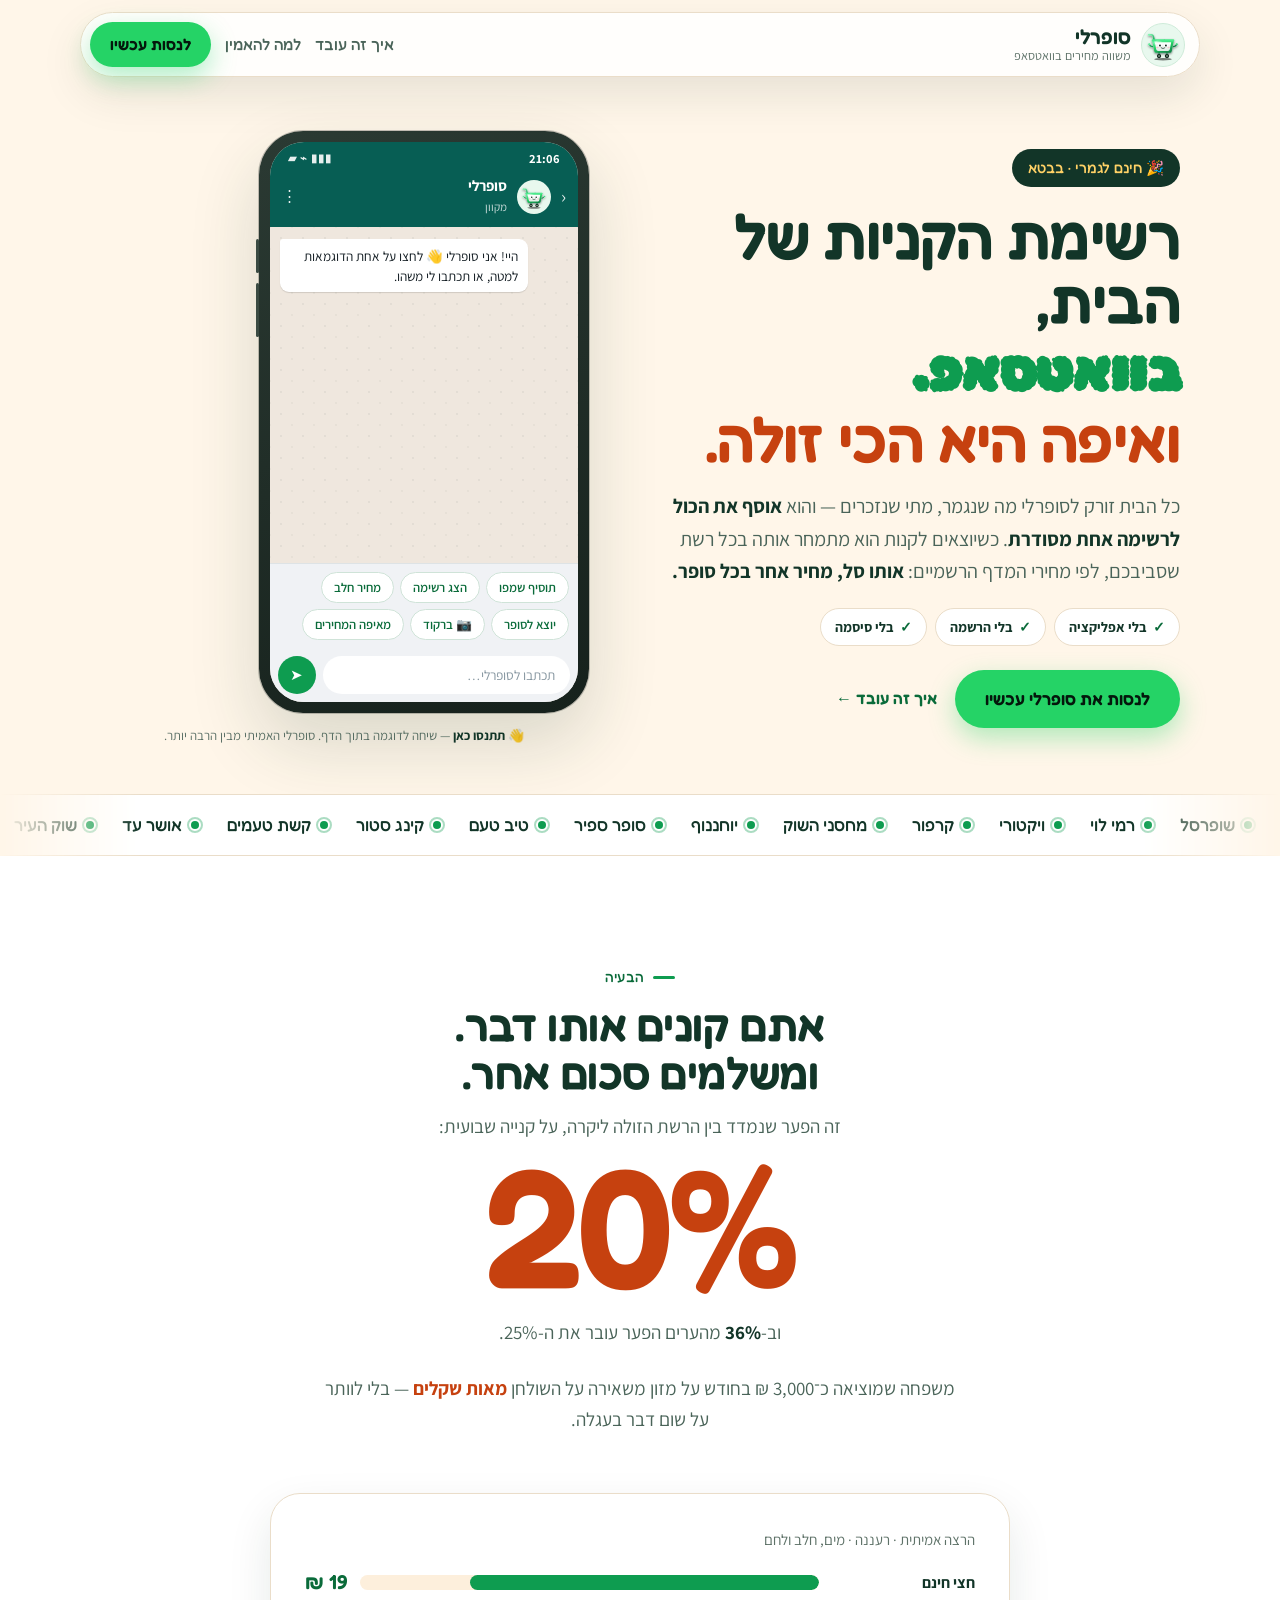
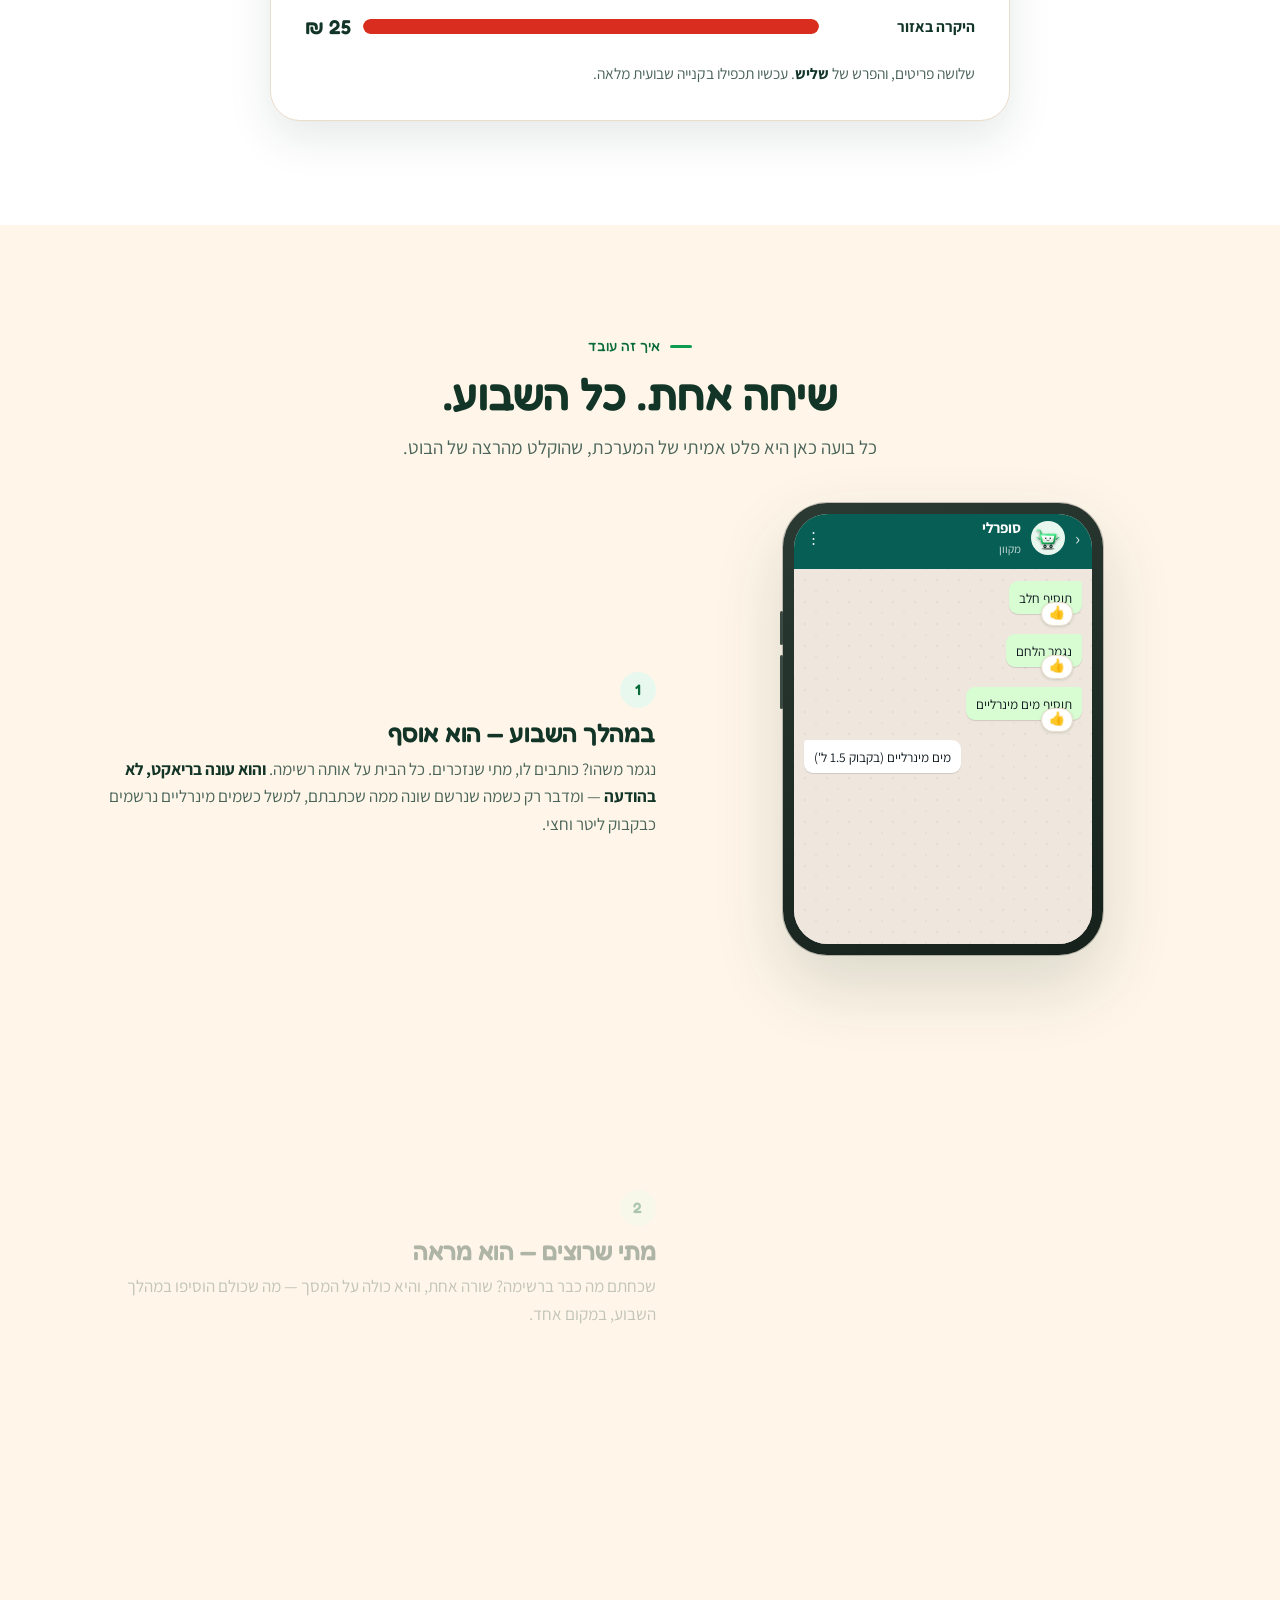
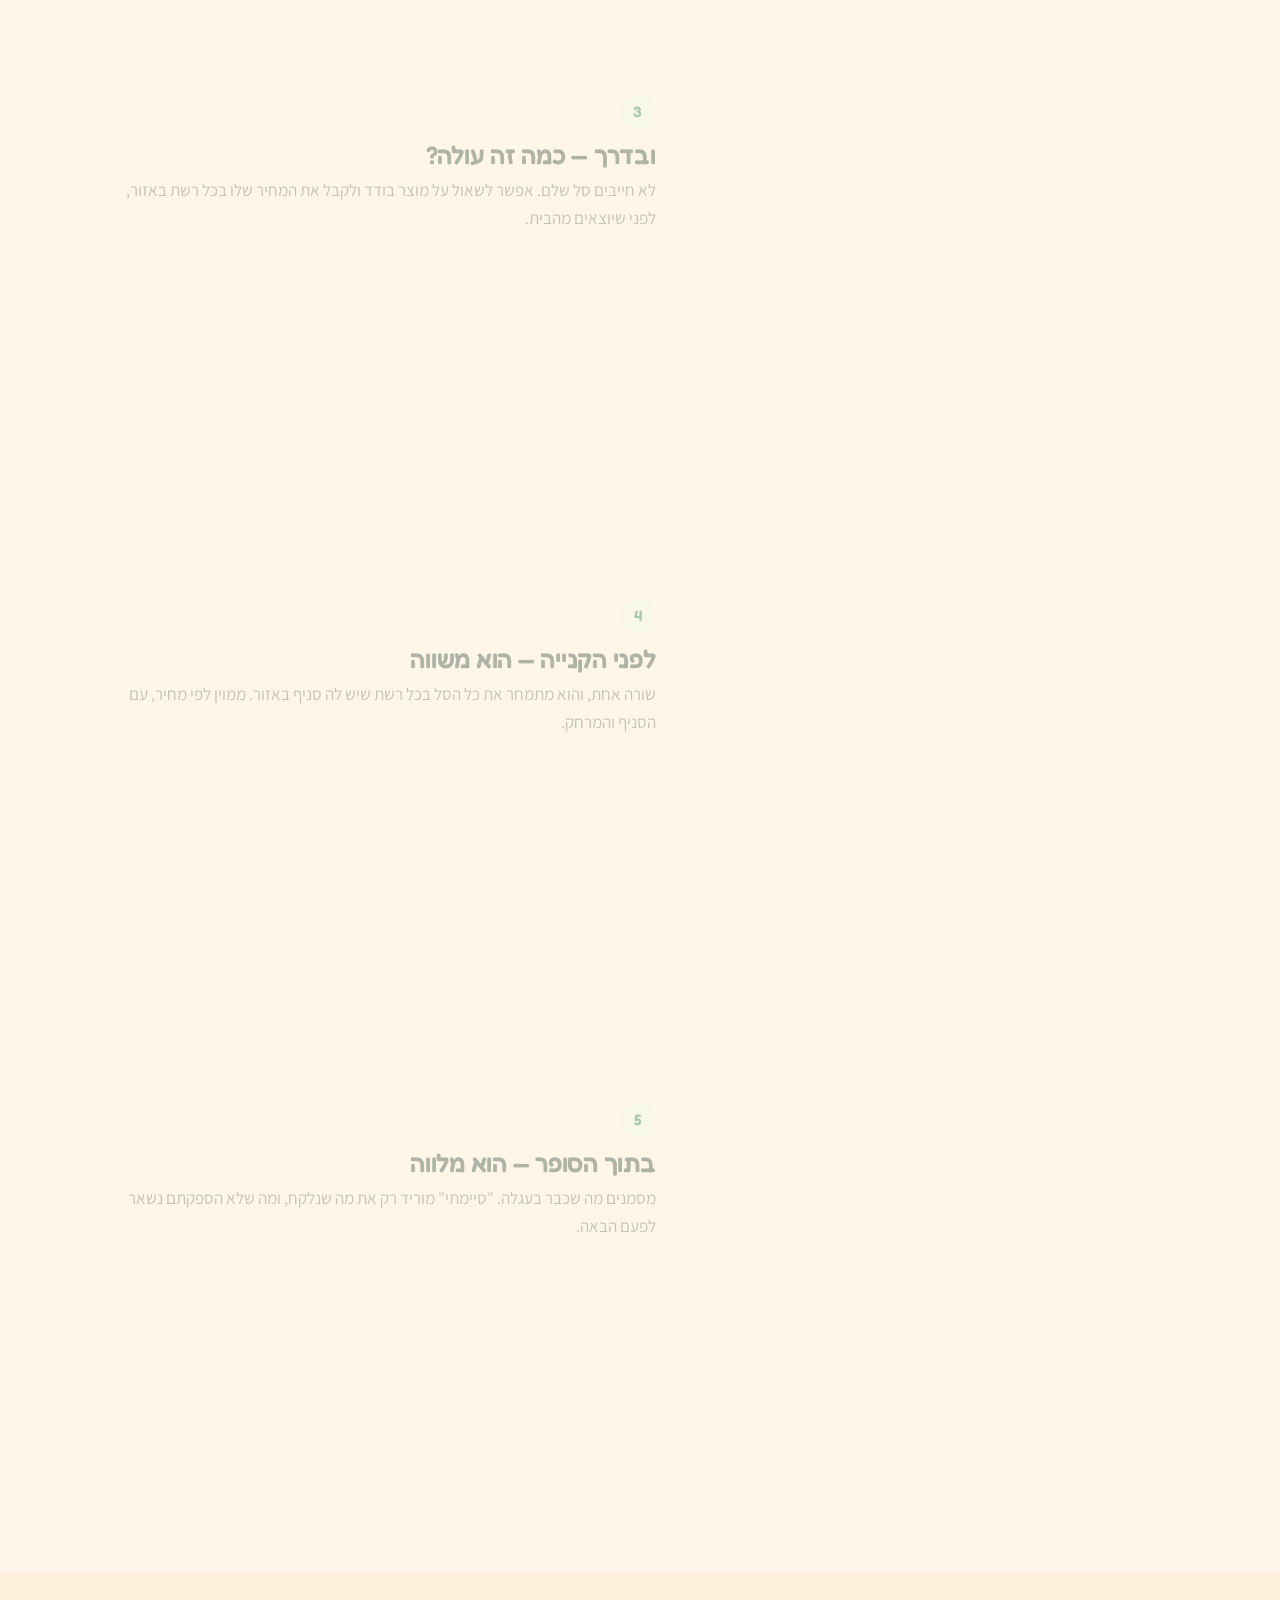
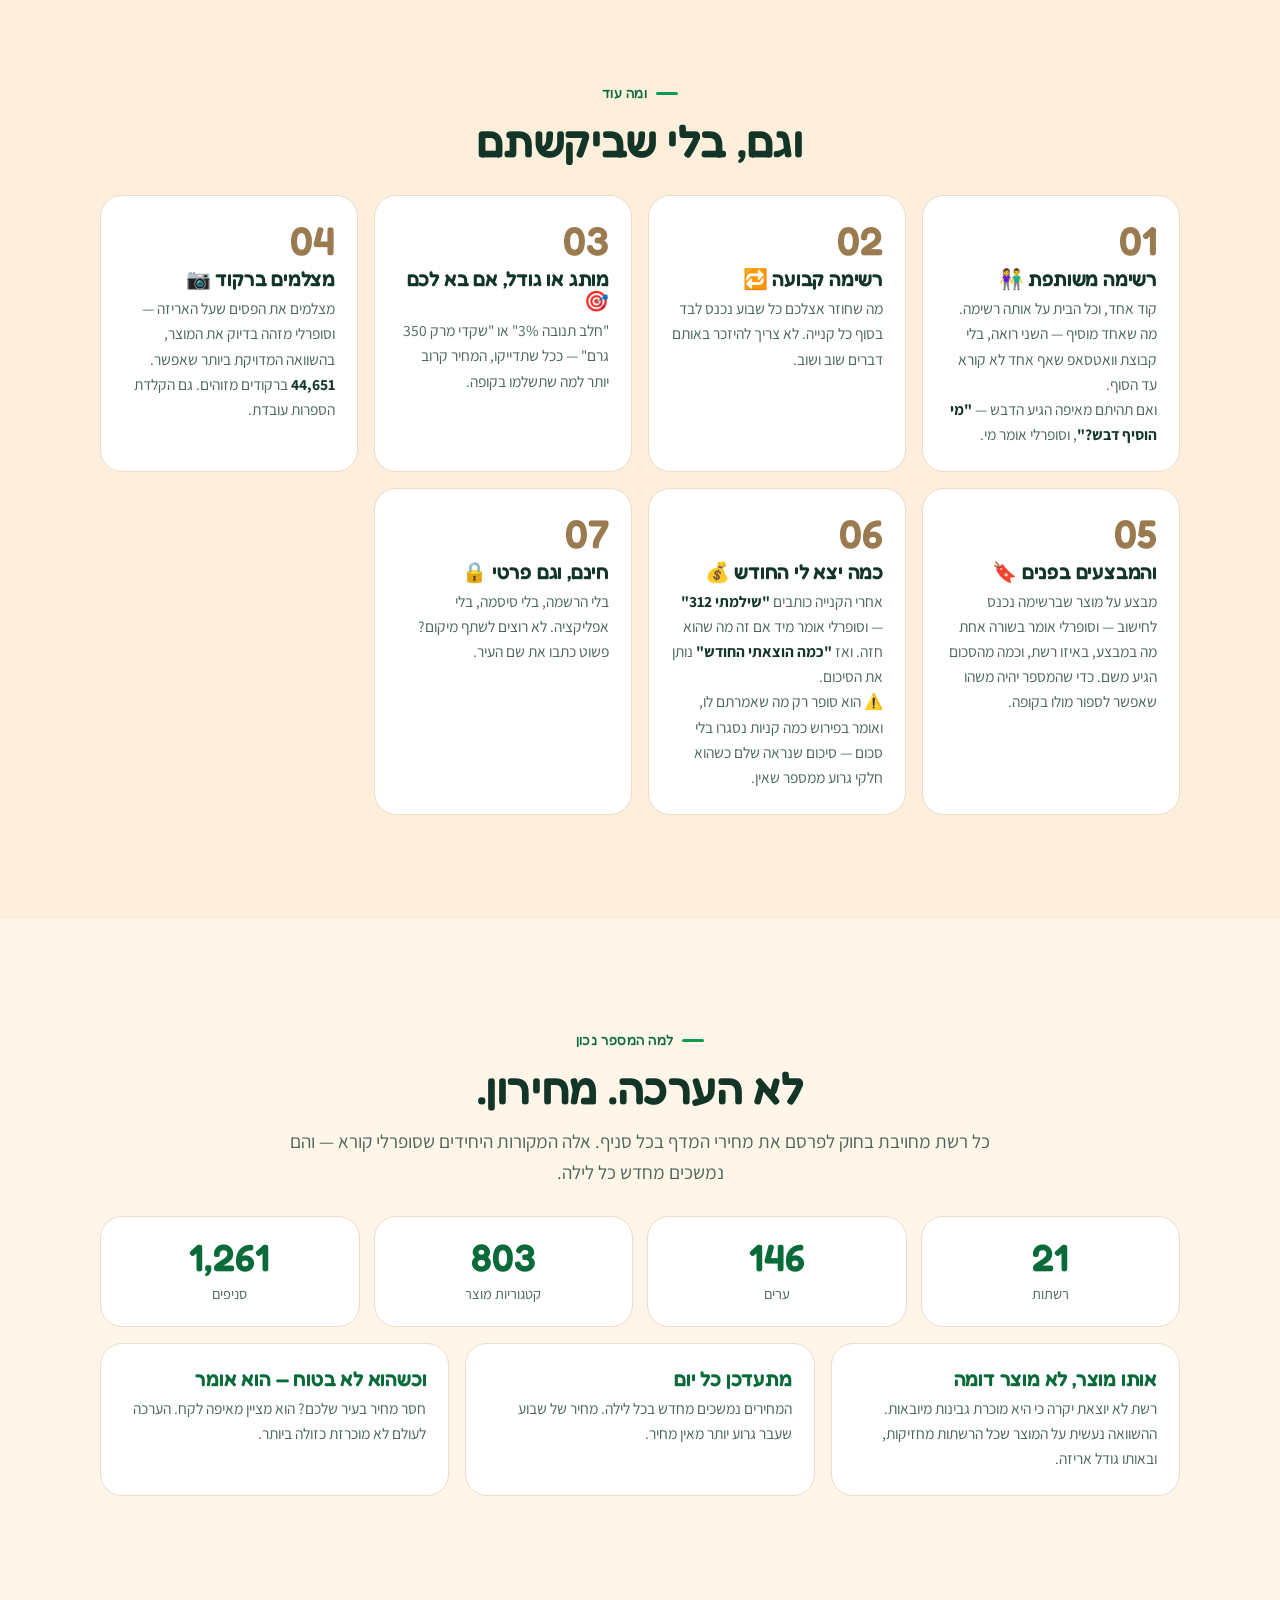
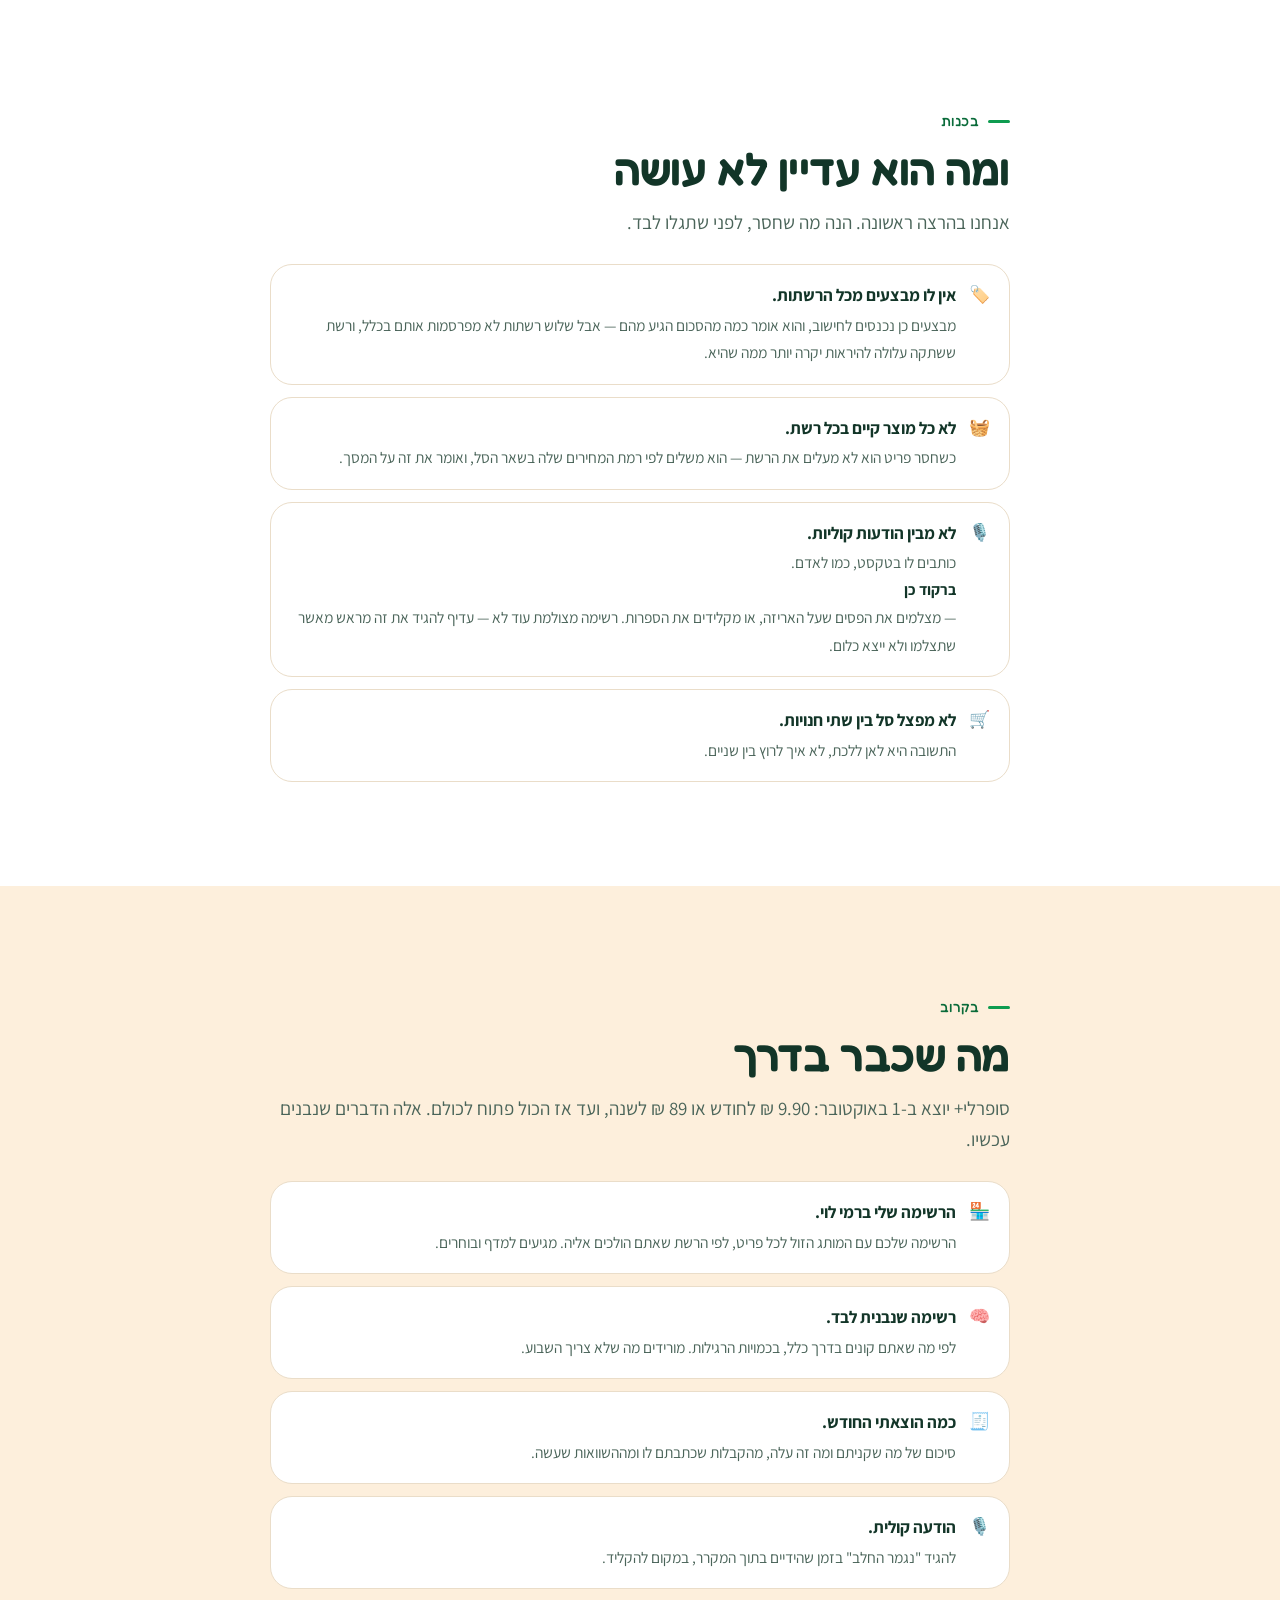
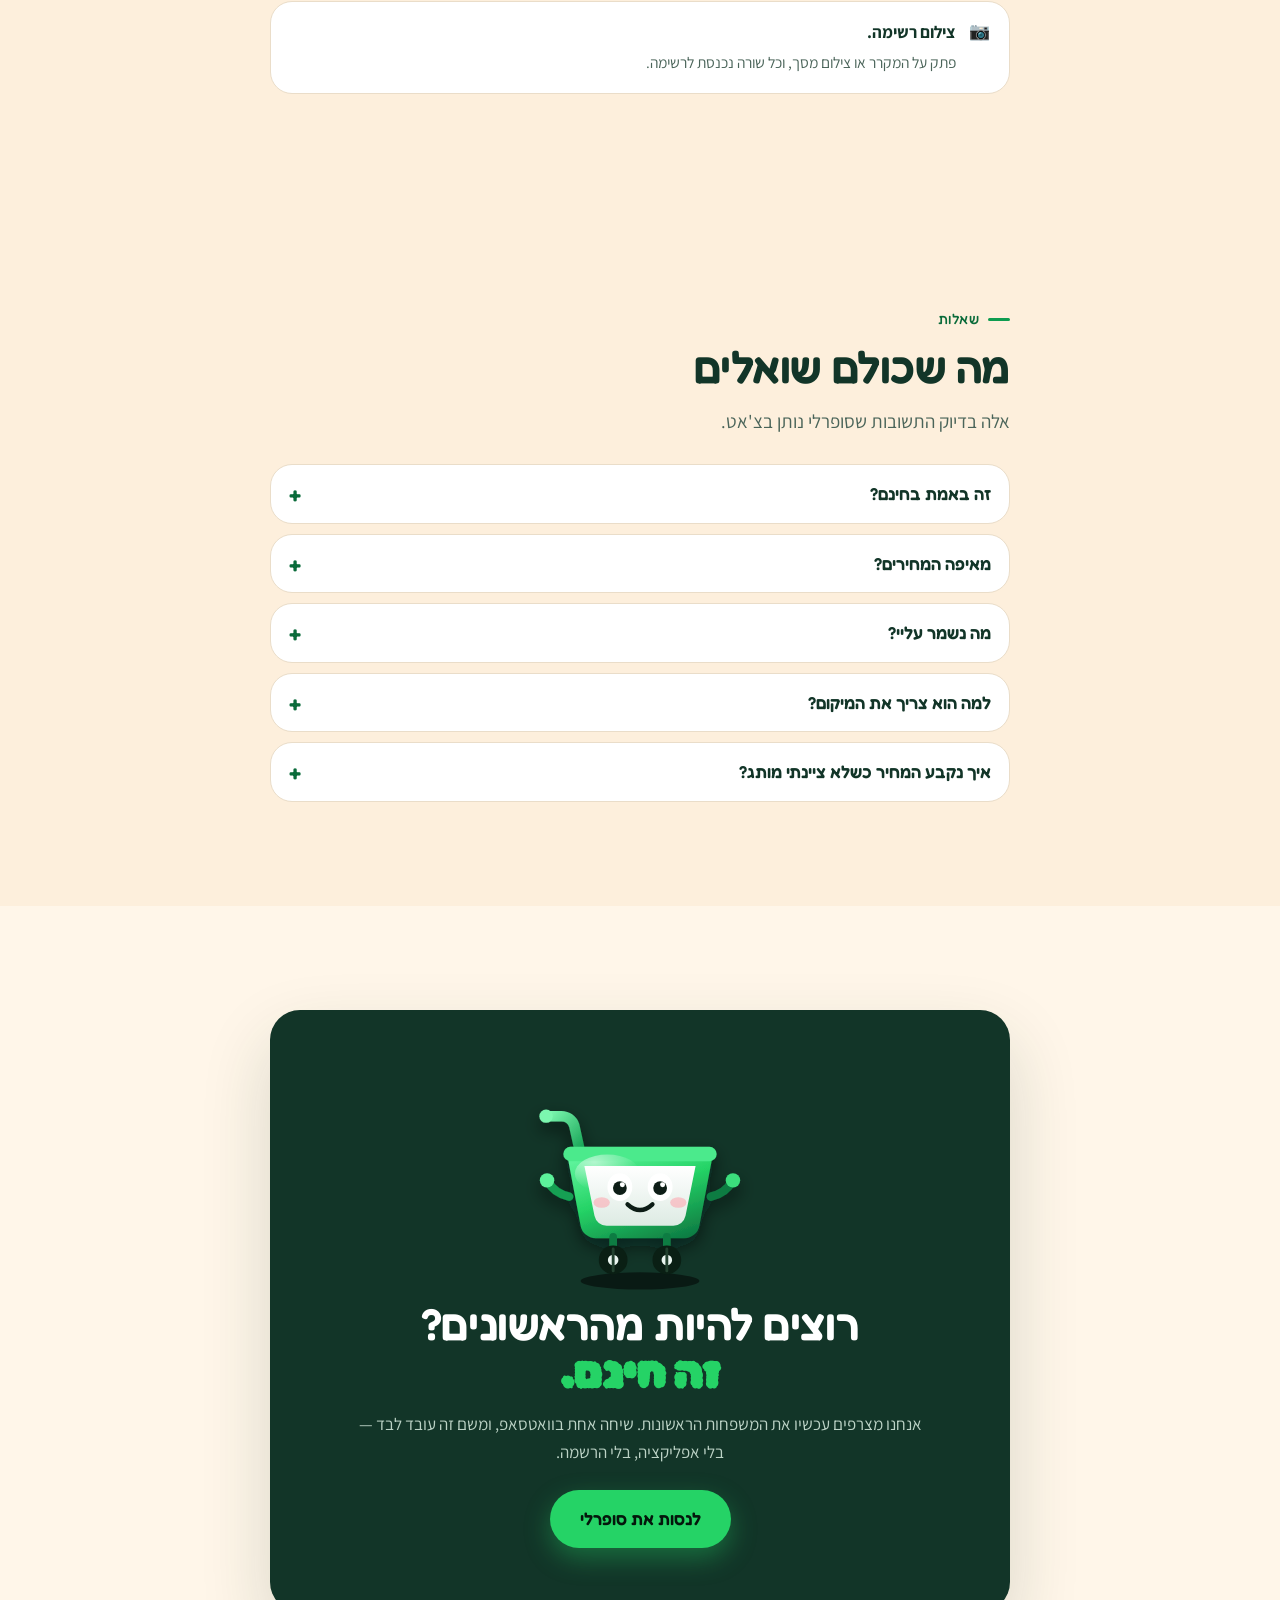
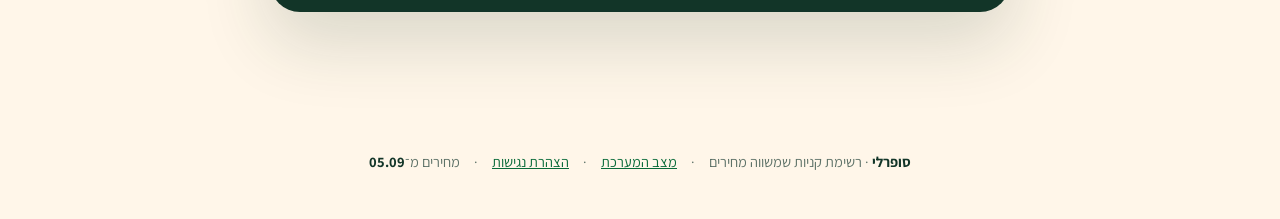
==== commit 548de454: "עדכון הדפים" ====
--- a/index.html
+++ b/index.html
@@ -531,16 +531,27 @@
   <div class="wrap narrow">
     <p class="eyebrow reveal">בקרוב</p>
     <h2 class="reveal d1">מה שכבר בדרך</h2>
-    <p class="lede reveal d2">בלי תאריכים — אבל אלה הדברים שנבנים עכשיו.</p>
+    <p class="lede reveal d2">סופרלי+ יוצא ב-1 באוקטובר: 9.90 ₪ לחודש או 89 ₪ לשנה, ועד אז הכול פתוח לכולם. אלה הדברים שנבנים עכשיו.</p>
     <div class="honest">
-      <div class="hrow reveal d1"><span class="mk">🎙️</span><span>
+      <div class="hrow reveal d1"><span class="mk">🏪</span><span>
+        <b>הרשימה שלי ברמי לוי.</b>
+        <span class="tx">הרשימה שלכם עם המותג הזול לכל פריט, לפי הרשת
+        שאתם הולכים אליה. מגיעים למדף ובוחרים.</span></span></div>
+      <div class="hrow reveal d2"><span class="mk">🧠</span><span>
+        <b>רשימה שנבנית לבד.</b>
+        <span class="tx">לפי מה שאתם קונים בדרך כלל, בכמויות הרגילות.
+        מורידים מה שלא צריך השבוע.</span></span></div>
+      <div class="hrow reveal d3"><span class="mk">🧾</span><span>
+        <b>כמה הוצאתי החודש.</b>
+        <span class="tx">סיכום של מה שקניתם ומה זה עלה, מהקבלות
+        שכתבתם לו ומההשוואות שעשה.</span></span></div>
+      <div class="hrow reveal d4"><span class="mk">🎙️</span><span>
         <b>הודעה קולית.</b>
         <span class="tx">להגיד "נגמר החלב" בזמן שהידיים בתוך המקרר,
         במקום להקליד.</span></span></div>
-      <div class="hrow reveal d2"><span class="mk">🧾</span><span>
-        <b>כמה הוצאתי החודש.</b>
-        <span class="tx">סיכום של מה שקניתם ומה זה עלה, מהקבלות
-        שכתבתם לו ומההשוואות שעשה.</span></span></div>
+      <div class="hrow reveal d5"><span class="mk">📷</span><span>
+        <b>צילום רשימה.</b>
+        <span class="tx">פתק על המקרר או צילום מסך, וכל שורה נכנסת לרשימה.</span></span></div>
     </div>
   </div>
 </section>
@@ -563,7 +574,7 @@
     <div class="faq">
       <details class="reveal d1">
         <summary>זה באמת בחינם?</summary>
-        <p>כן. 🙂 סופרלי קורא את המחירונים שהרשתות חייבות לפרסם בחוק, אז ההשוואה לא עולה לו כסף — ולא עולה לכם.</p>
+        <p>כן, עד 1 באוקטובר הכול בחינם. 🙂 המחירים עצמם לא עולים כלום — סופרלי קורא את המחירונים שהרשתות חייבות לפרסם בחוק. מ-1.10 וואטסאפ גובה על כל תשובה, ולכן כל משק בית מקבל 125 תשובות בחינם, ואחריהן סופרלי+ ב-9.90 ₪ לחודש או 89 ₪ לשנה. הרשימה שלכם שמורה בכל מקרה.</p>
       </details>
       <details class="reveal d2">
         <summary>מאיפה המחירים?</summary>
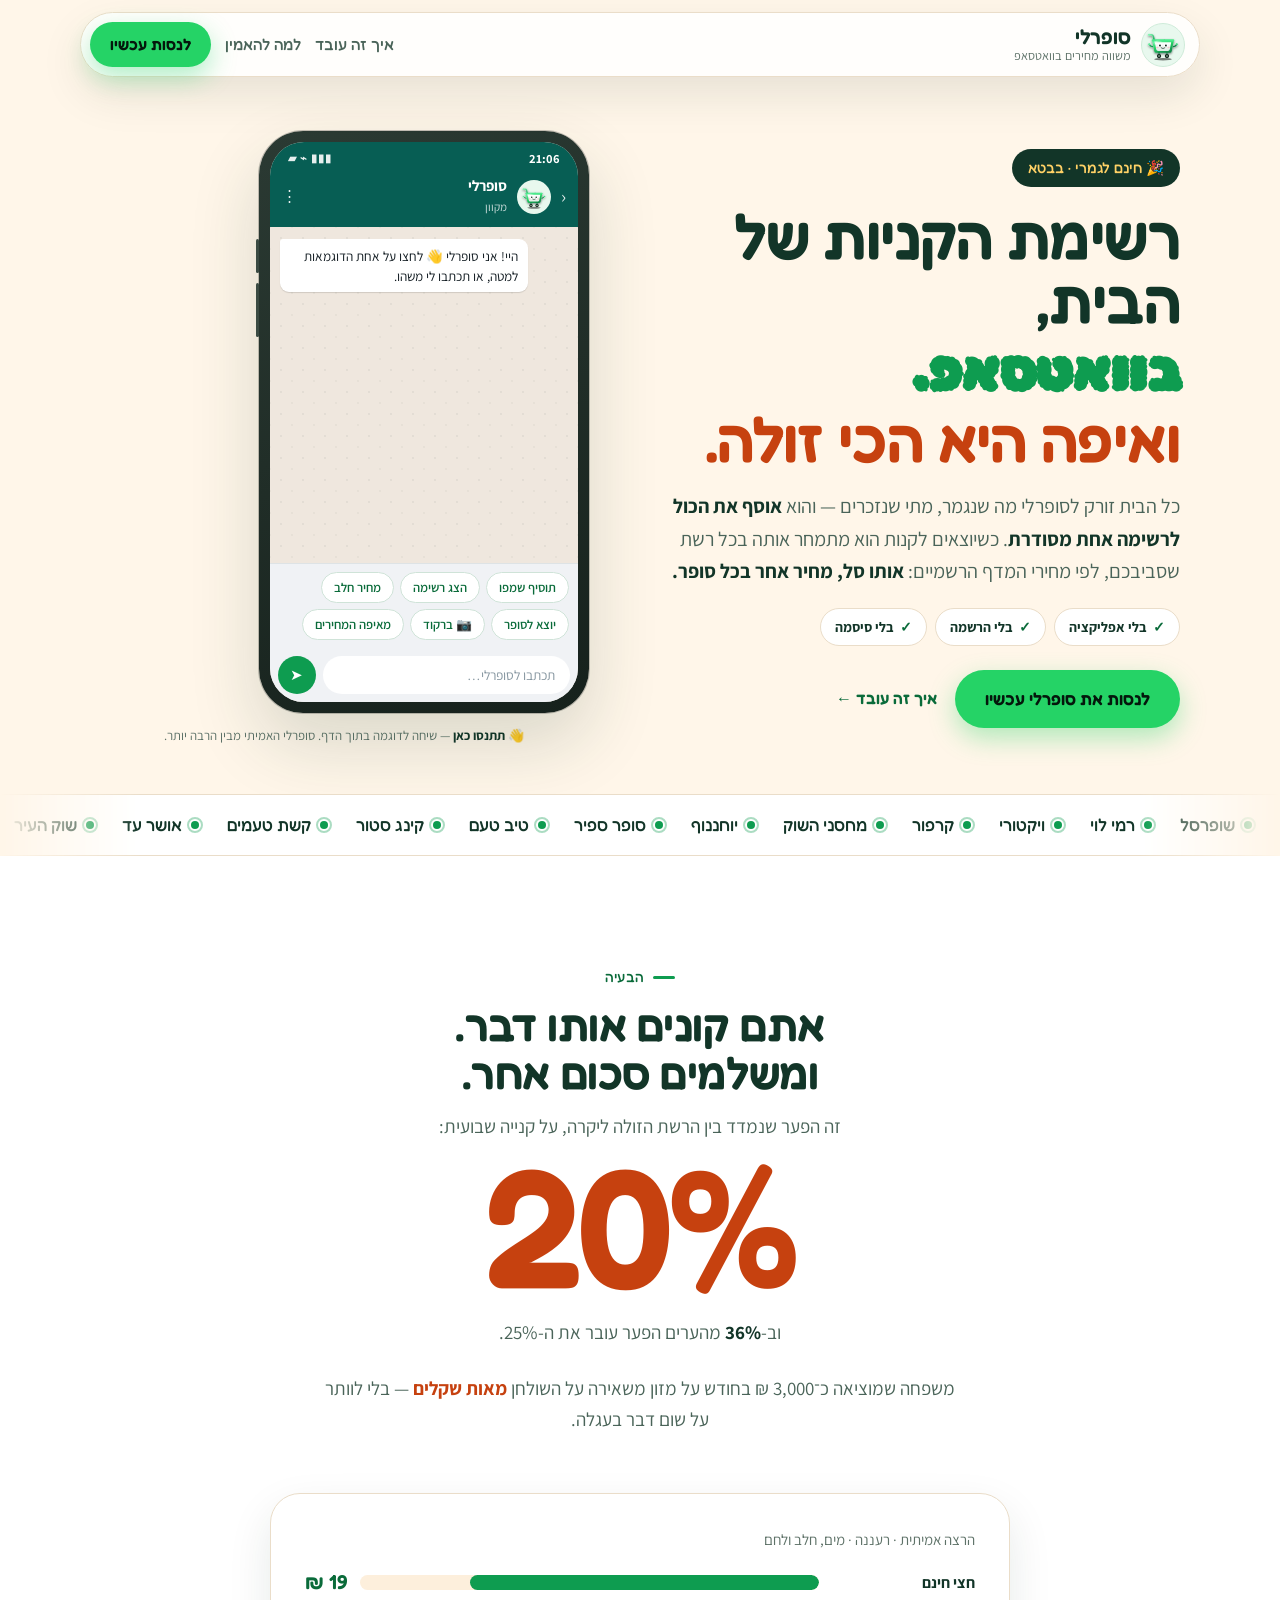
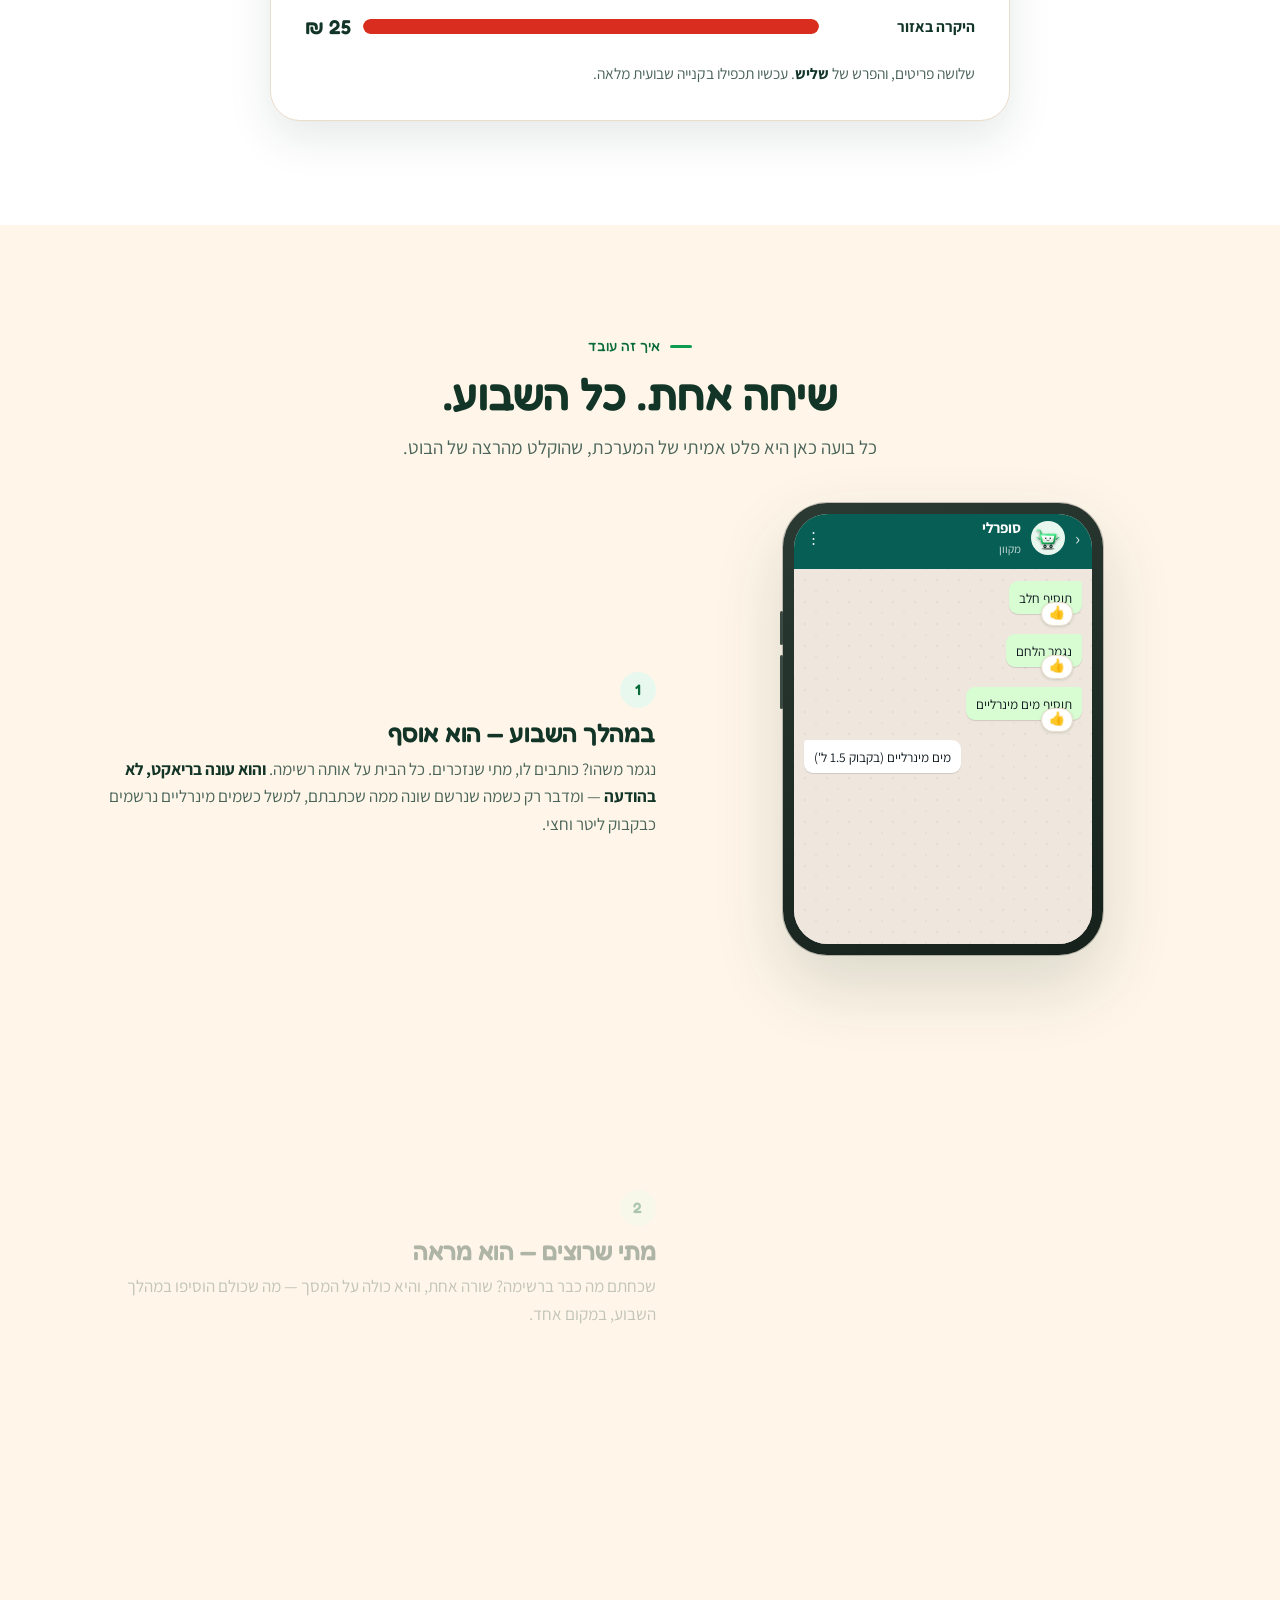
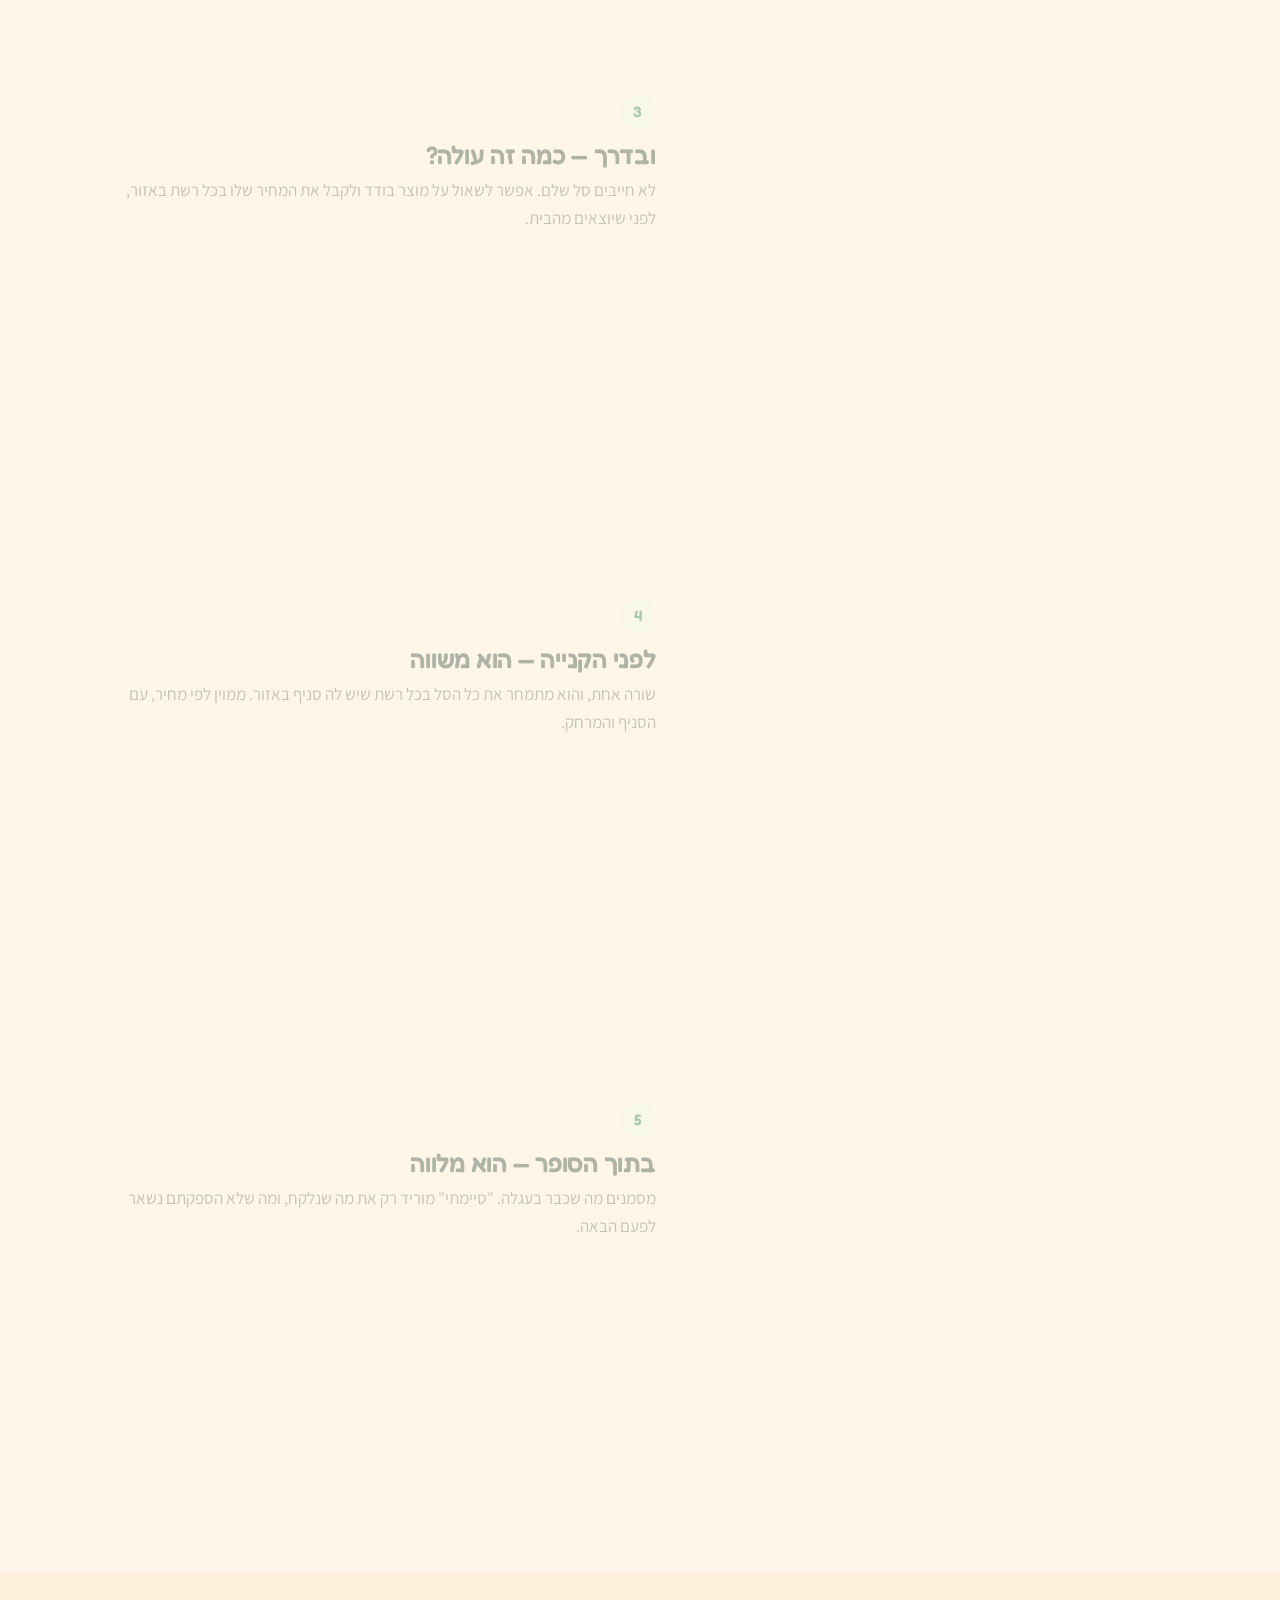
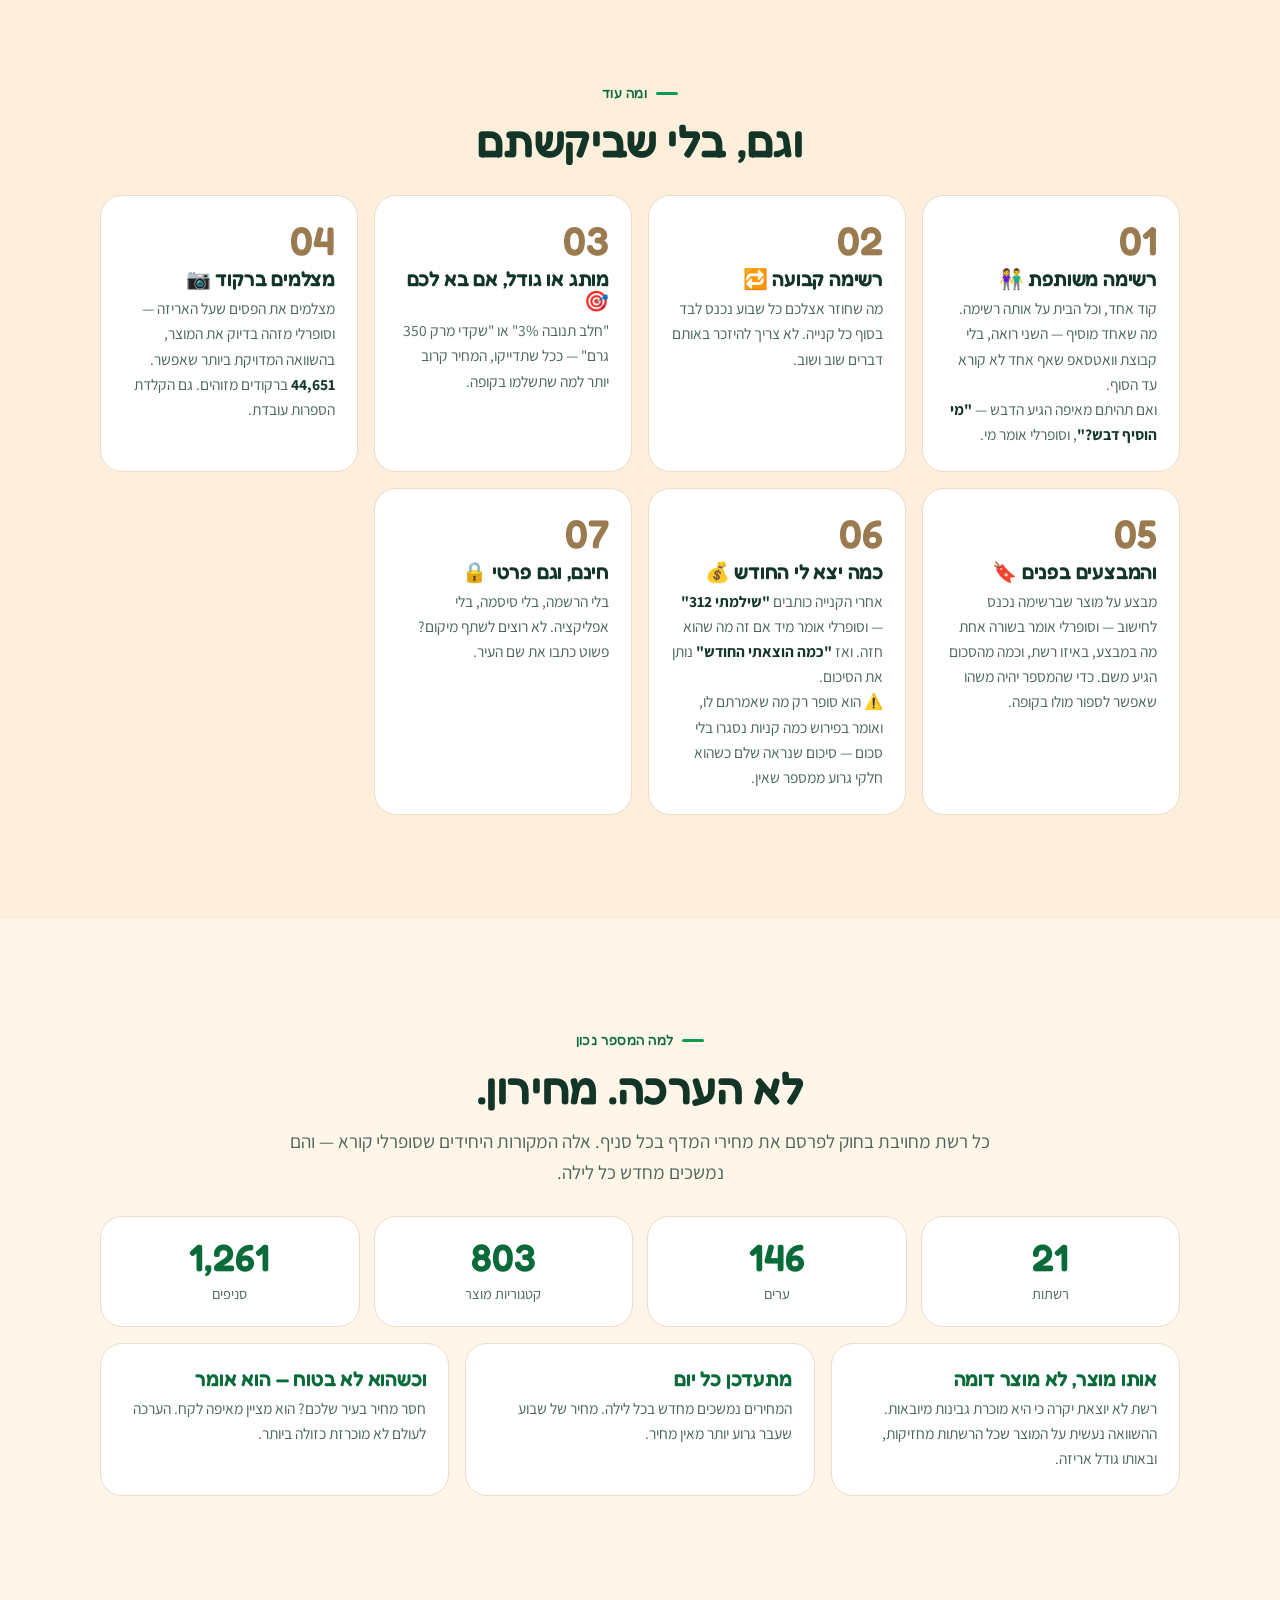
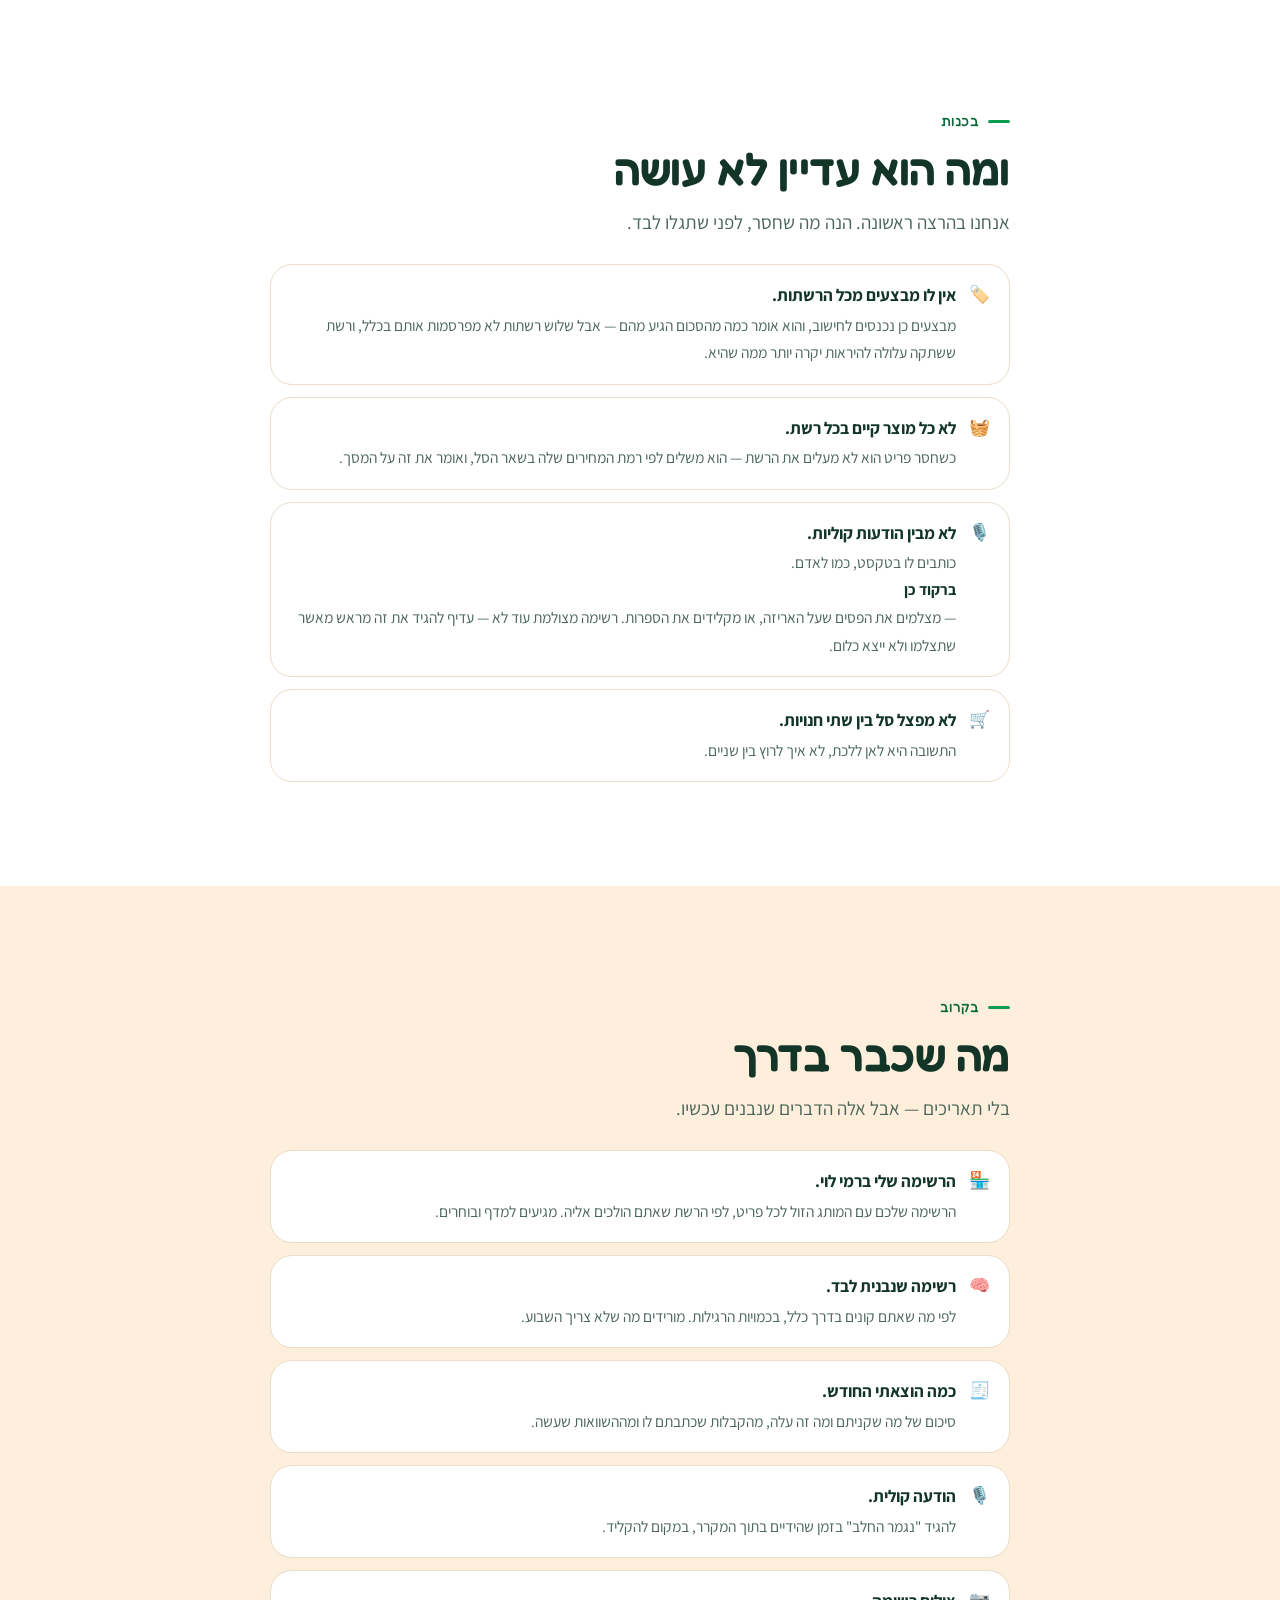
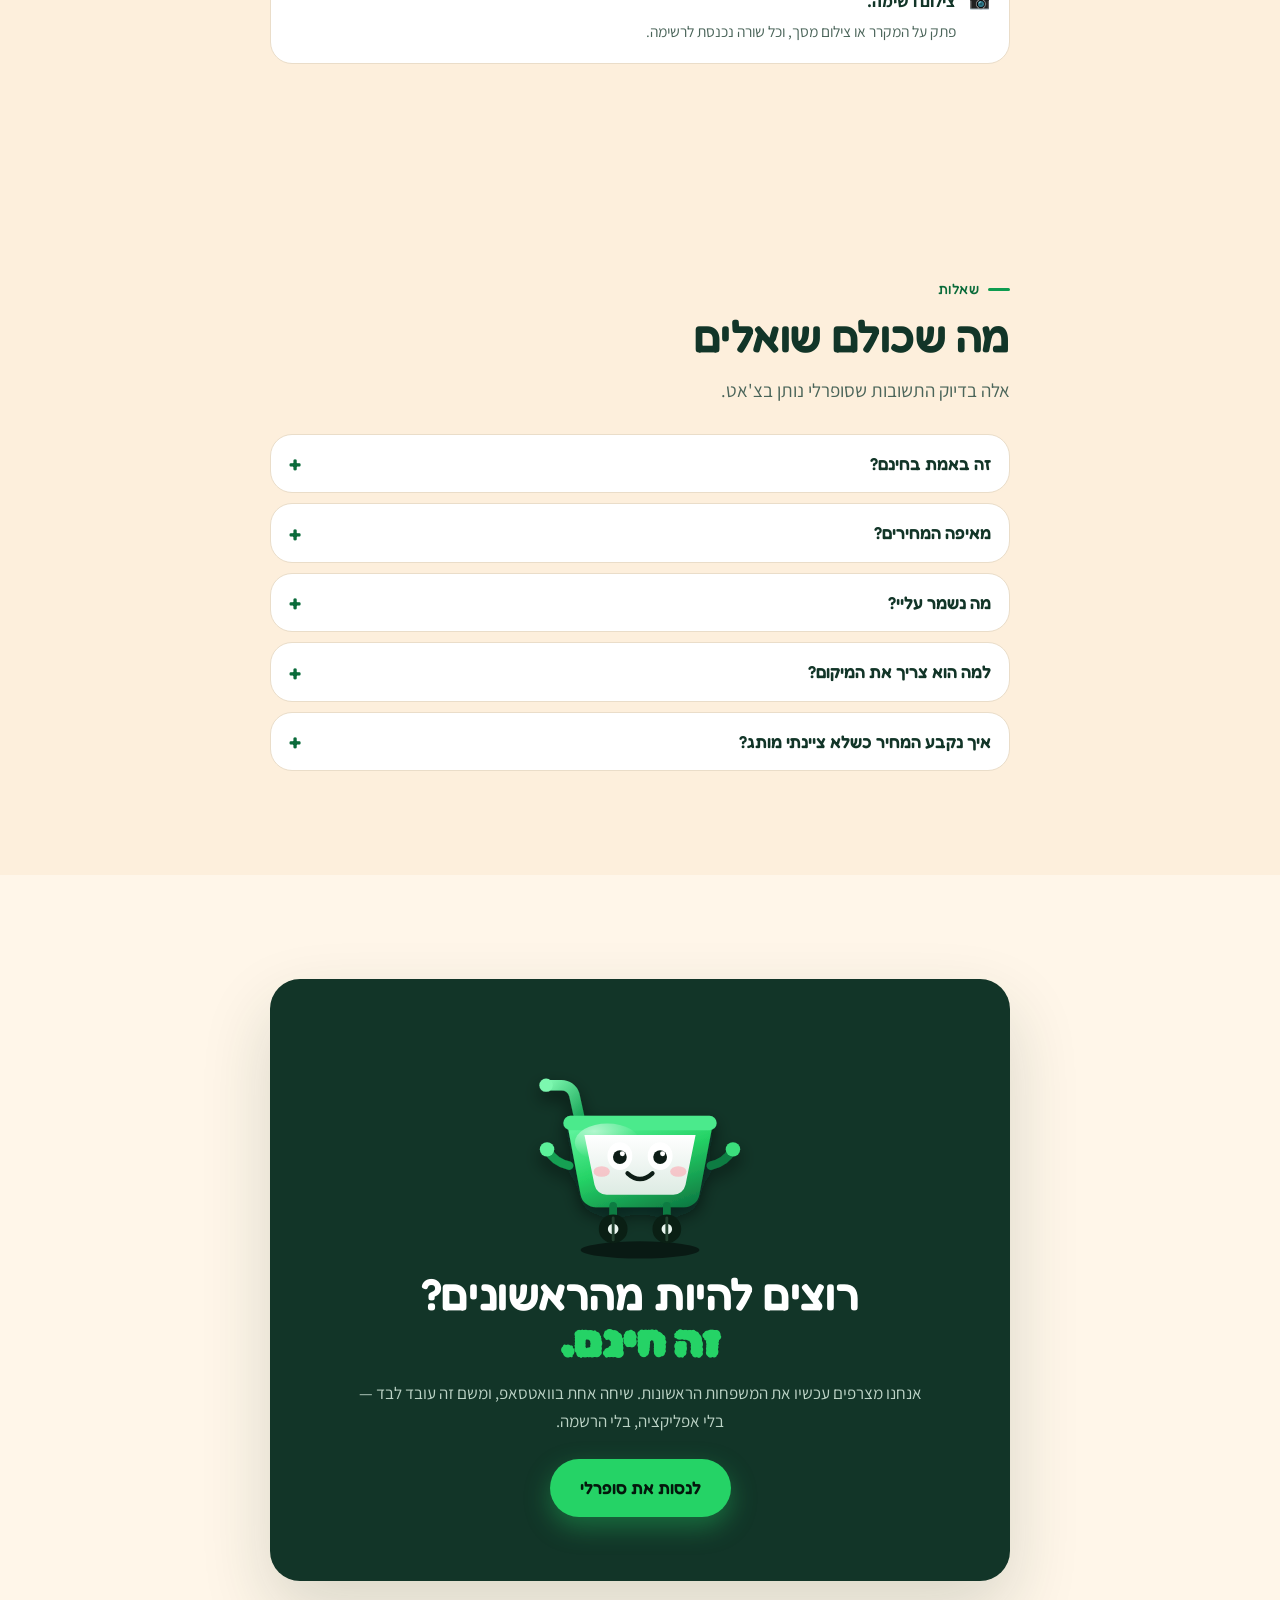
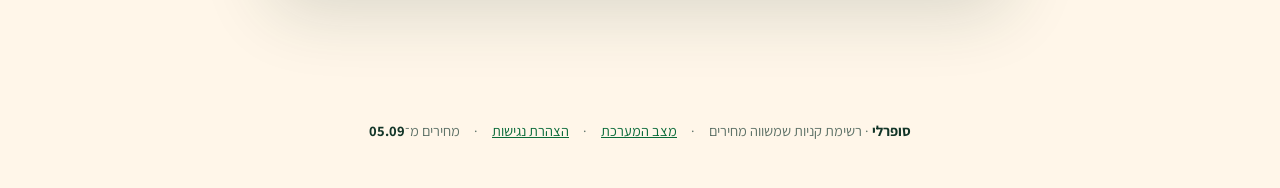
==== commit 78beca6c: "עדכון הדפים" ====
--- a/index.html
+++ b/index.html
@@ -531,7 +531,7 @@
   <div class="wrap narrow">
     <p class="eyebrow reveal">בקרוב</p>
     <h2 class="reveal d1">מה שכבר בדרך</h2>
-    <p class="lede reveal d2">סופרלי+ יוצא ב-1 באוקטובר: 9.90 ₪ לחודש או 89 ₪ לשנה, ועד אז הכול פתוח לכולם. אלה הדברים שנבנים עכשיו.</p>
+    <p class="lede reveal d2">בלי תאריכים — אבל אלה הדברים שנבנים עכשיו.</p>
     <div class="honest">
       <div class="hrow reveal d1"><span class="mk">🏪</span><span>
         <b>הרשימה שלי ברמי לוי.</b>
@@ -574,7 +574,7 @@
     <div class="faq">
       <details class="reveal d1">
         <summary>זה באמת בחינם?</summary>
-        <p>כן, עד 1 באוקטובר הכול בחינם. 🙂 המחירים עצמם לא עולים כלום — סופרלי קורא את המחירונים שהרשתות חייבות לפרסם בחוק. מ-1.10 וואטסאפ גובה על כל תשובה, ולכן כל משק בית מקבל 125 תשובות בחינם, ואחריהן סופרלי+ ב-9.90 ₪ לחודש או 89 ₪ לשנה. הרשימה שלכם שמורה בכל מקרה.</p>
+        <p>כן. 🙂 סופרלי קורא את המחירונים שהרשתות חייבות לפרסם בחוק, אז ההשוואה לא עולה לו כסף — ולא עולה לכם.</p>
       </details>
       <details class="reveal d2">
         <summary>מאיפה המחירים?</summary>
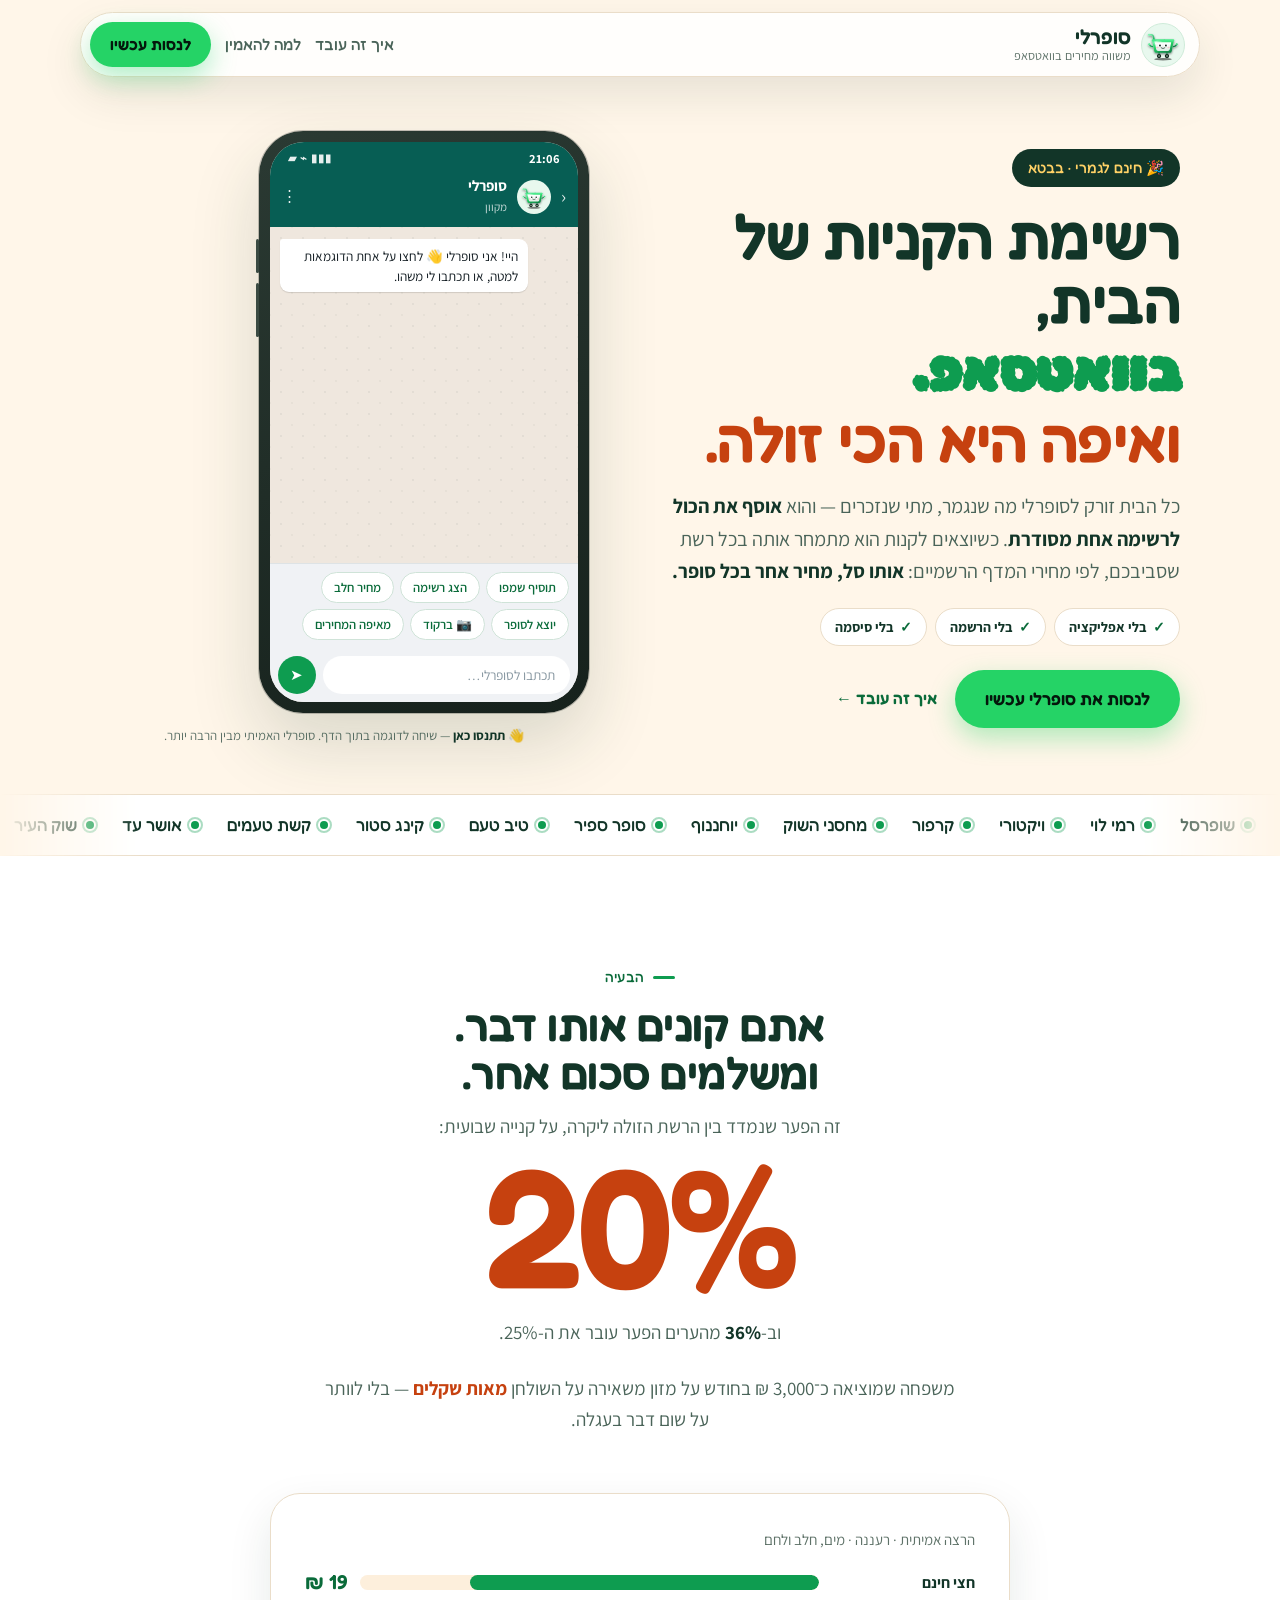
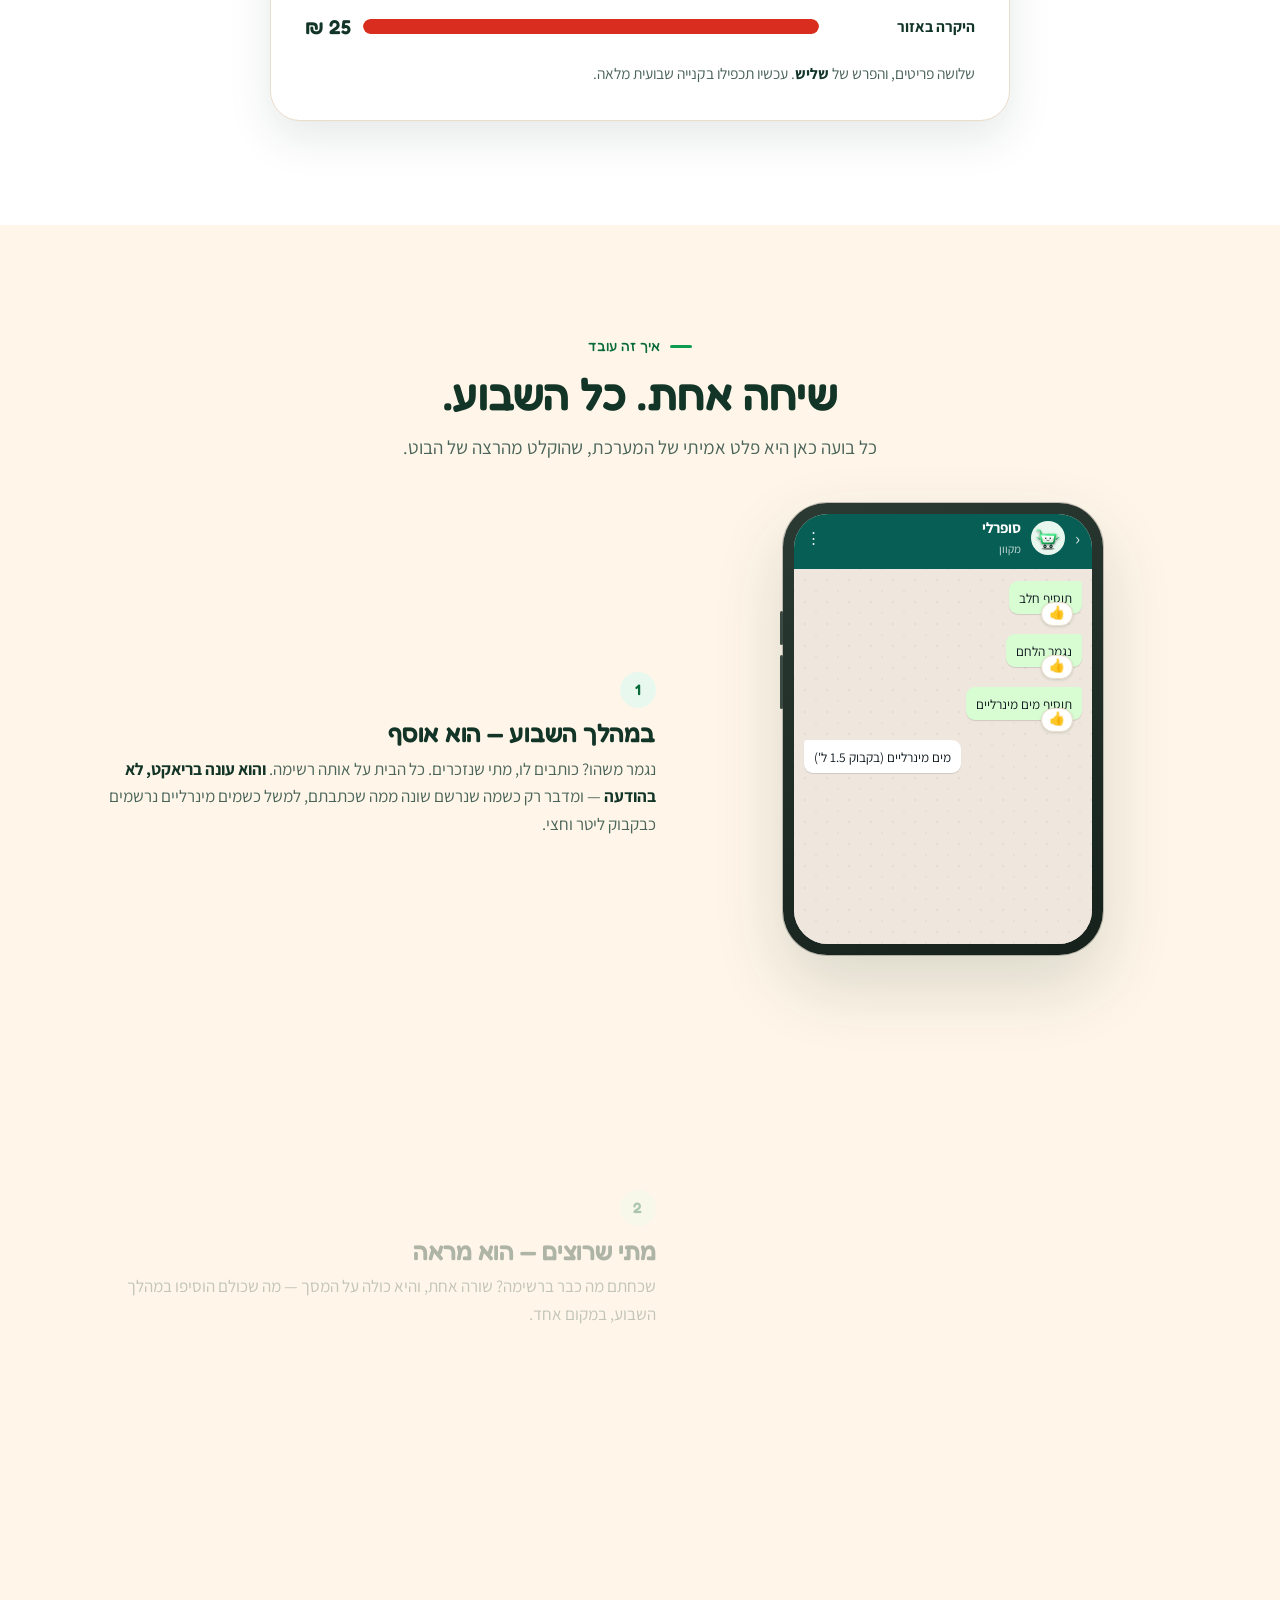
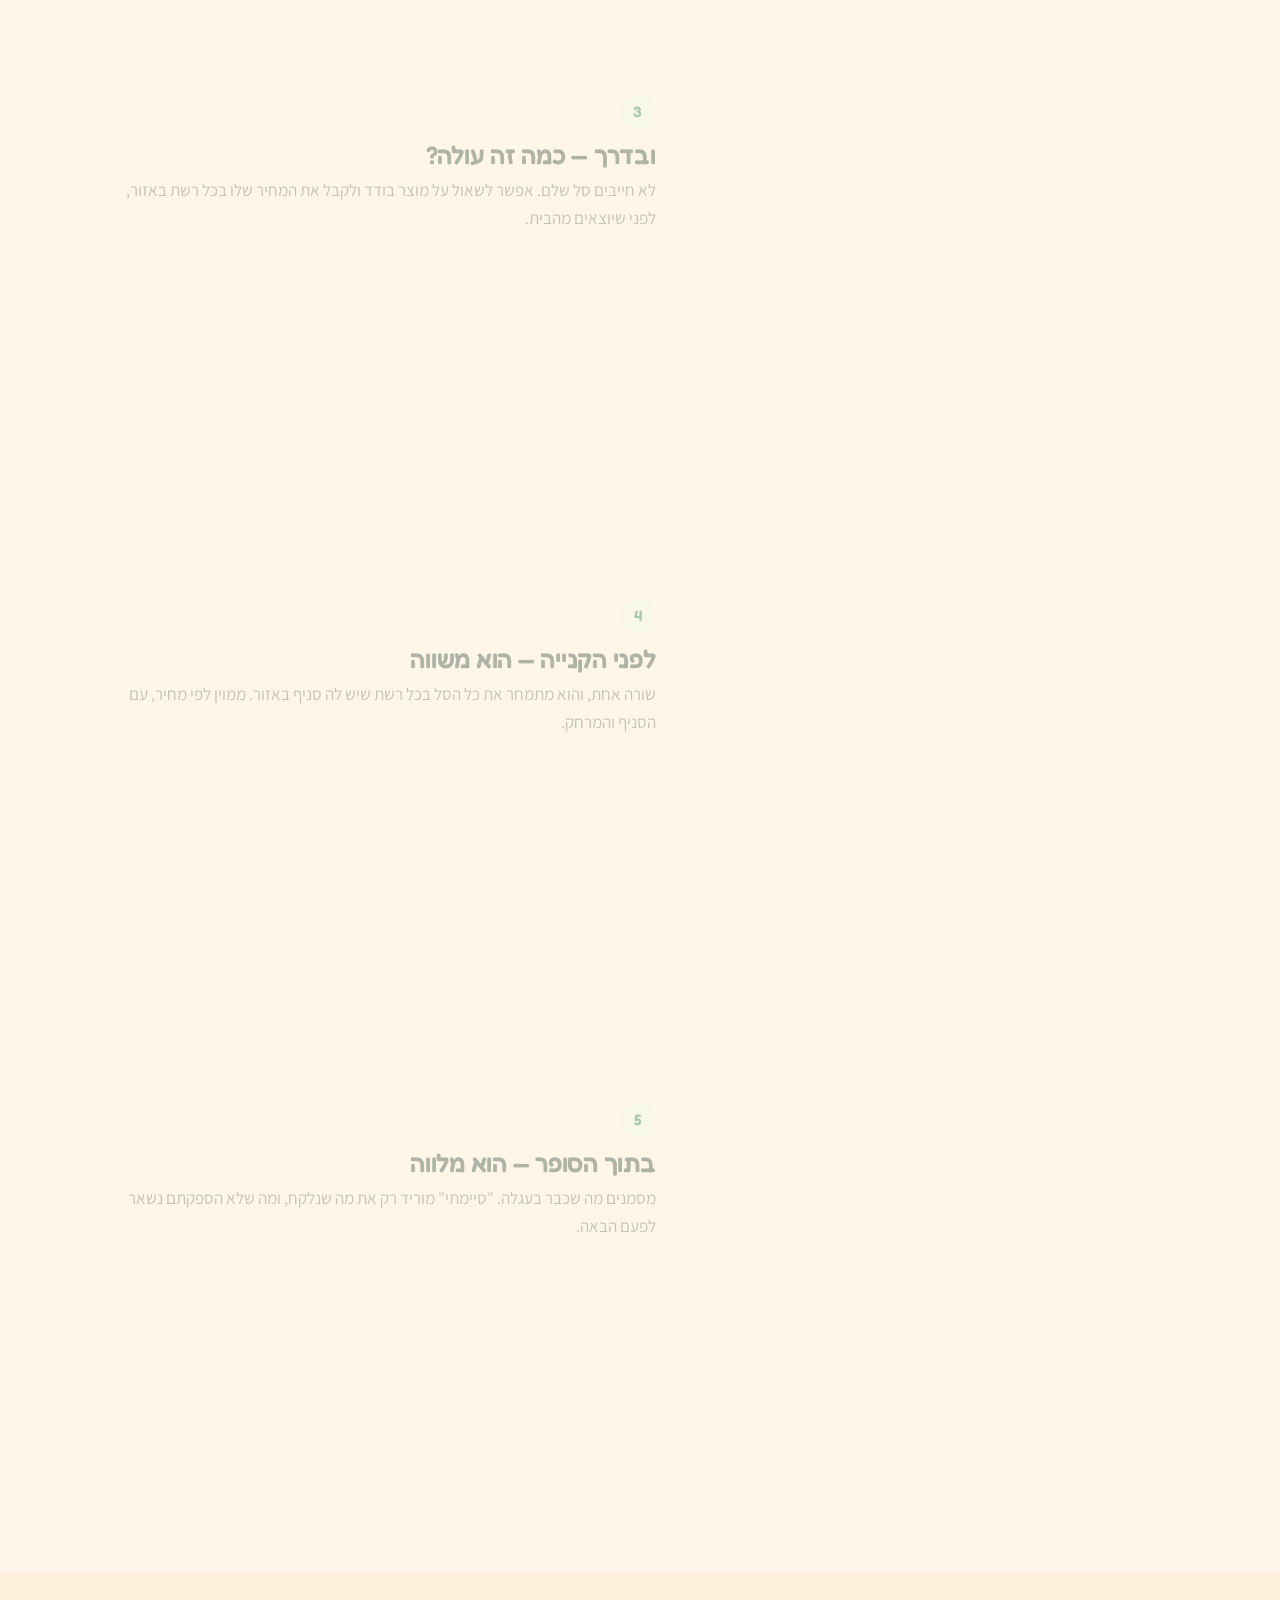
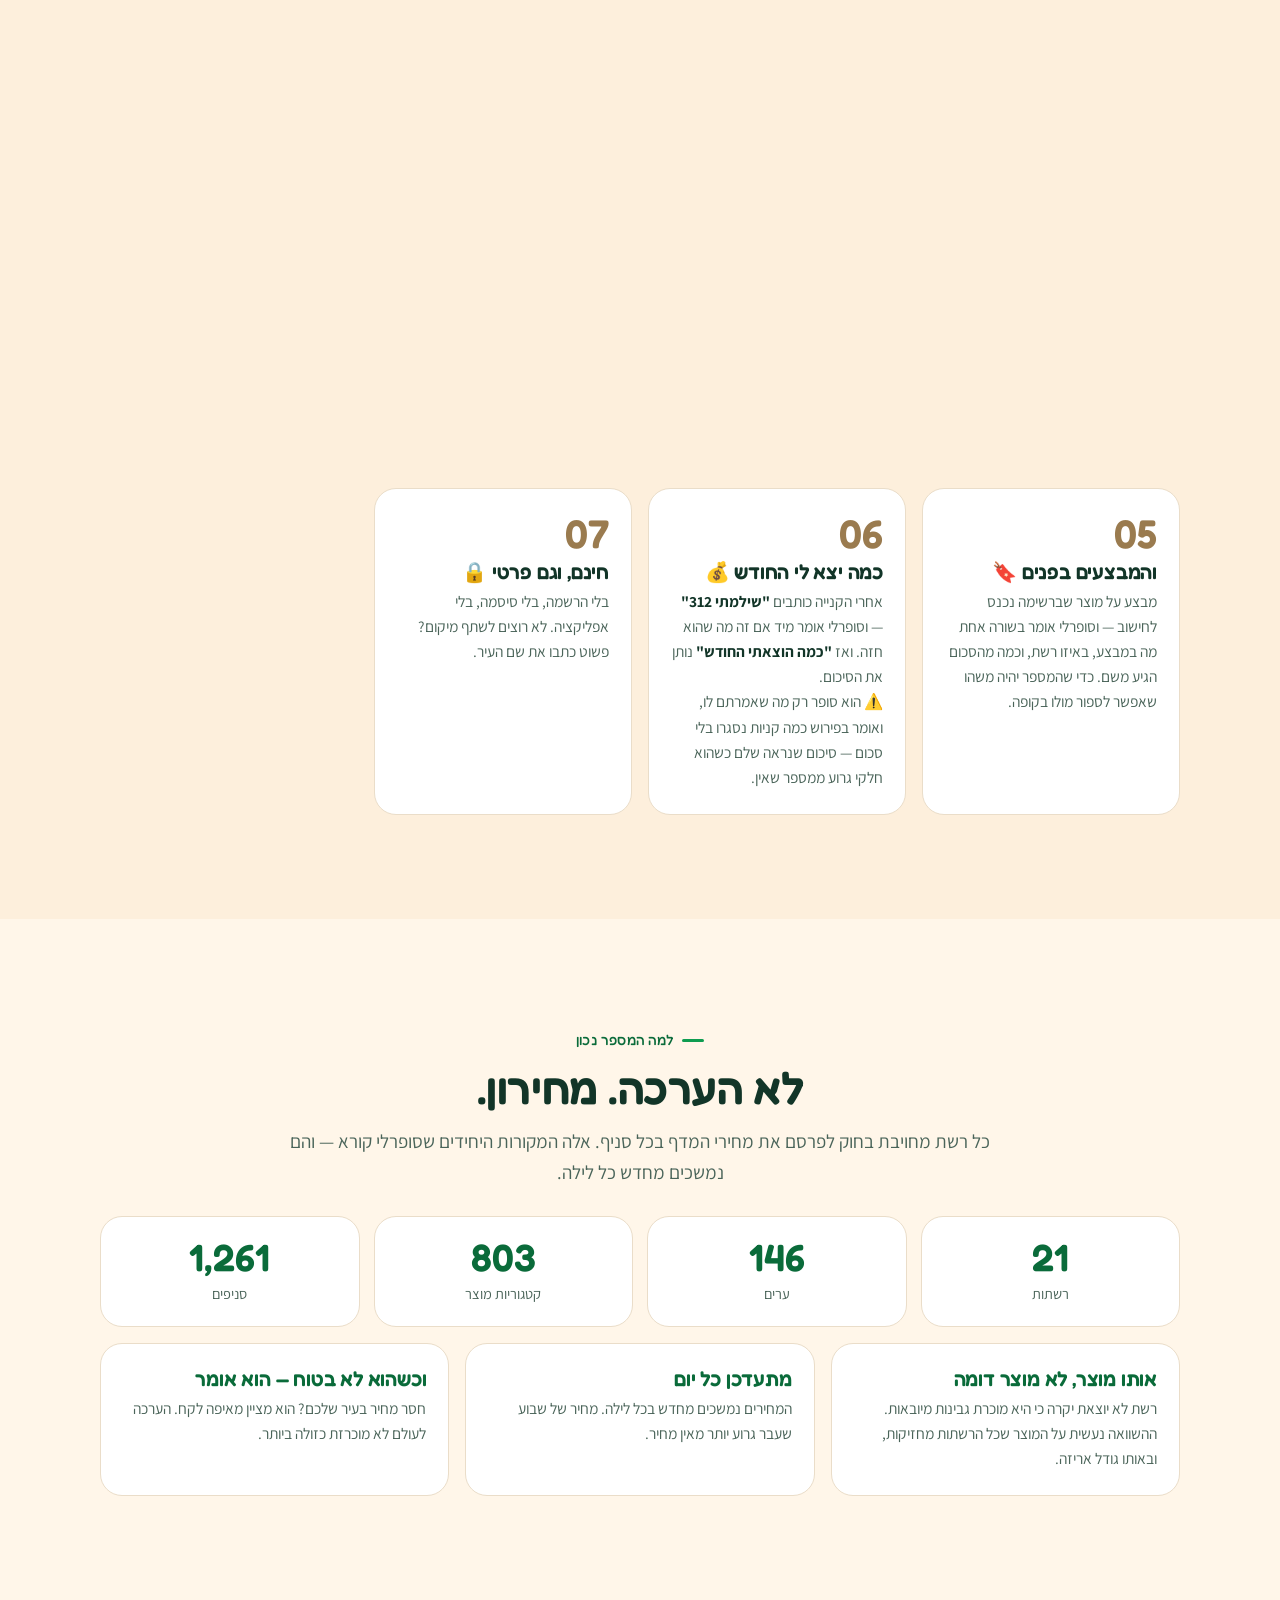
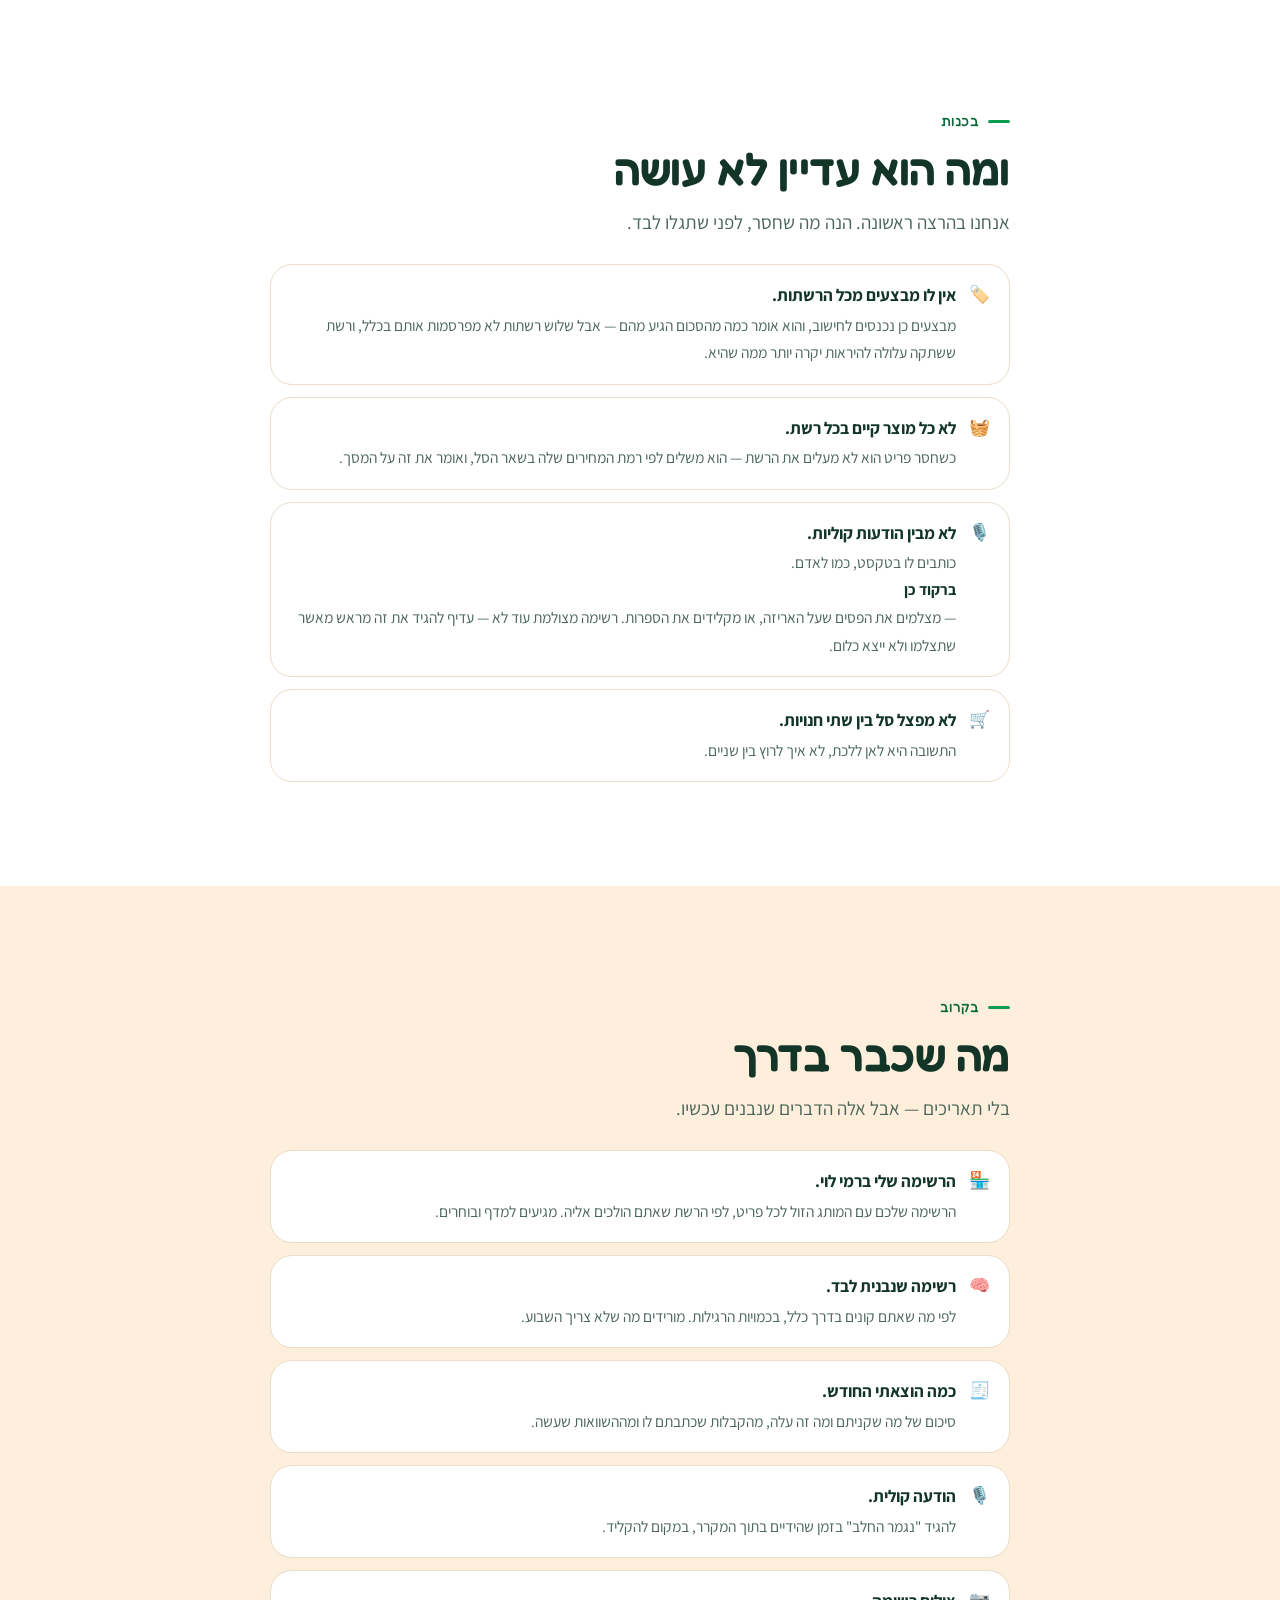
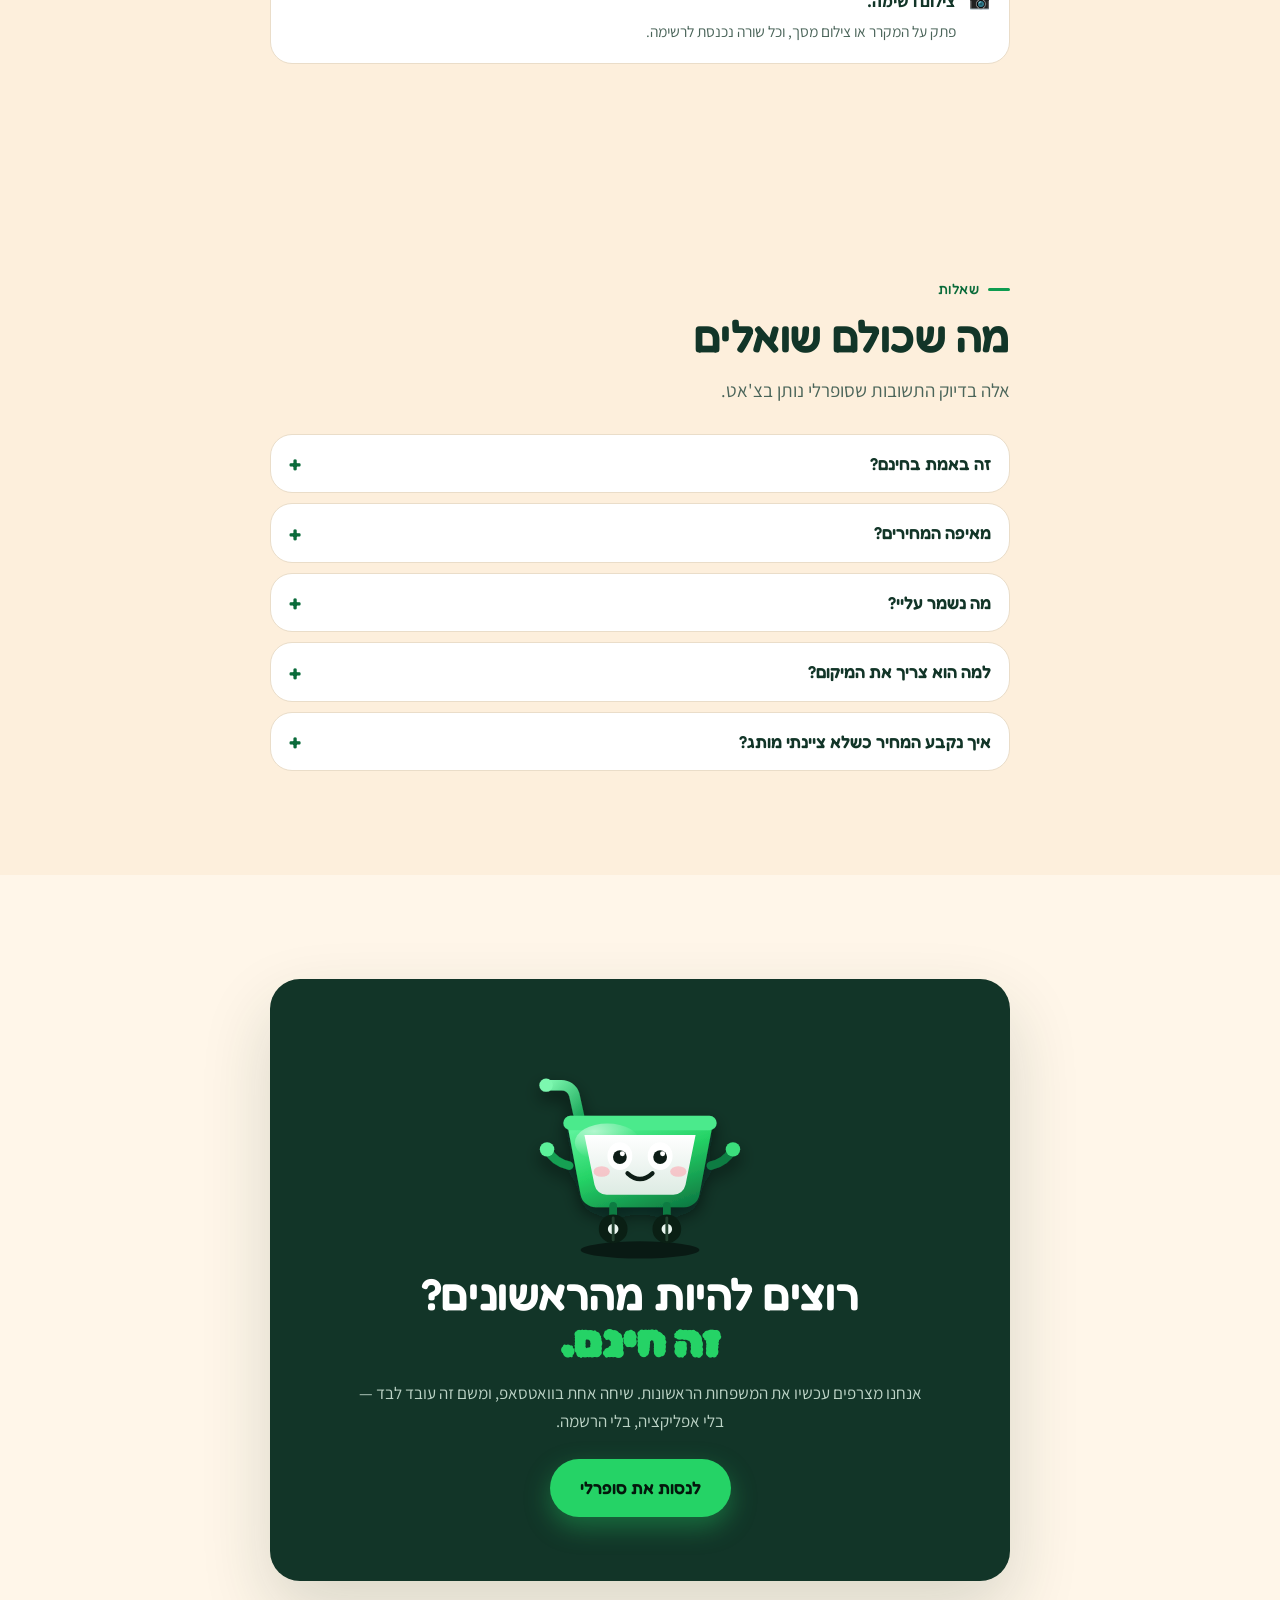
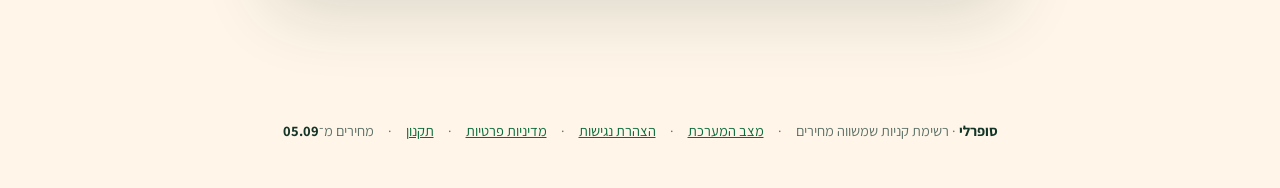
==== commit ec80376f: "מדיניות פרטיות ותקנון — ומה שהמודל שינה מהיום 🔴 עד הבוקר כתוב היה לקונה "המידע לא עובר לאף אחד", וזה" ====
--- a/index.html
+++ b/index.html
@@ -1,766 +1,770 @@
-<!doctype html>
-<html lang="he" dir="rtl" class="no-js">
-<head>
-<meta charset="utf-8">
-  <!-- אייקון האתר — זה שגוגל מציג ליד כל תוצאת חיפוש. -->
-  <link rel="icon" href="favicon.ico" sizes="any">
-  <link rel="icon" type="image/png" sizes="48x48" href="assets/icon-48.png">
-  <link rel="icon" type="image/png" sizes="96x96" href="assets/icon-96.png">
-  <link rel="icon" type="image/png" sizes="192x192" href="assets/icon-192.png">
-  <link rel="apple-touch-icon" href="assets/apple-touch-icon.png">
-<meta name="viewport" content="width=device-width, initial-scale=1">
-<title>סופרלי — רשימת הקניות של המשפחה, ואיפה היא הכי זולה</title>
-<meta name="description" content="סופרלי מנהל למשפחה את רשימת הקניות בוואטסאפ, וכשיוצאים לקנות אומר בכמה היא תעלה בכל רשת שסביבכם. 21 רשתות, מחירי מדף רשמיים, מתעדכן כל יום. חינם, בלי אפליקציה.">
-<meta property="og:title" content="סופרלי — אותו סל, מחיר אחר בכל סופר">
-<meta property="og:description" content="רשימת קניות בוואטסאפ שמשווה את כל הסל בין הרשתות שסביבכם, לפי מחירי המדף הרשמיים. חינם לגמרי.">
-<meta property="og:type" content="website">
-
-<!-- ⚠️ **הכתובת המוחלטת, ולא יחסית.** מי ששולח את הקישור בוואטסאפ
-     או בפייסבוק — השרת שלהם מושך את התמונה מבחוץ, ונתיב יחסי אינו
-     אומר לו כלום. וזה גם הרגע שבו זה סוף-סוף אפשרי: עד היום לא
-     הייתה כתובת קבועה שאפשר להצביע עליה.
-     ⚠️ **ו-`og:image:alt` אינו קישוט** — הוא מה שקורא מסך מקריא
-     כשהתמונה מגיעה, ובלעדיו הקישור מגיע כתמונה בלי שם. -->
-<meta property="og:url" content="https://superly.co.il/">
-<meta property="og:site_name" content="סופרלי">
-<meta property="og:locale" content="he_IL">
-<meta property="og:image" content="https://superly.co.il/assets/og.png">
-<meta property="og:image:width" content="1200">
-<meta property="og:image:height" content="630">
-<meta property="og:image:alt" content="סופרלי — רשימת הקניות של הבית, בוואטסאפ. ואיפה היא הכי זולה.">
-<meta name="twitter:card" content="summary_large_image">
-
-<!-- 🔴 **הקנוני, וזה מה שמונע מגוגל לפצל את הדף לשניים.**
-     אותו דף הוגש עד היום גם מ-itaydecastro.github.io/zooli-web ועדיין
-     נגיש משם, ושתי כתובות עם אותו תוכן מתחרות זו בזו על אותו חיפוש.
-     השורה הזאת אומרת מי המקור. -->
-<link rel="canonical" href="https://superly.co.il/">
-
-<!-- ⚠️ **אימות הבעלות מול Google Search Console — אסור להסיר.**
-     גוגל בודק אותו מחדש מדי פעם, ולא רק פעם אחת: הסרה מבטלת את
-     האימות ואיתו את הגישה לדוחות ולבקשות האינדוקס.
-     יש גם קובץ `google1bc50150bfaaa103.html` בשורש, כשיטה שנייה —
-     שתיהן במקום בכוונה, כדי שהאימות לא ייפול על שינוי אחד. -->
-<meta name="google-site-verification" content="Zr6vMqsxvCZfDxHa5AnizbsH__iixSRTeGVo6vhl1IM">
-
-<meta name="theme-color" content="#FFF6E9">
-
-<!-- ⚠️ **דף נחיתה נפתח בהתחלה, תמיד.** הדפדפן משחזר לבדו את מיקום
-     הגלילה מהביקור הקודם, ובדף באורך הזה זה אומר שמי שכבר היה כאן
-     נוחת באמצע — רואה חצי משפט במקום את הפתיחה, ולא מבין מה זה.
-     ⚠️ **ועוגן בכתובת עדיין עובד:** מי שהגיע ל-#how מגיע ל-#how.
-     ⚠️ **וכיבוי זמני של הגלילה הרכה** — בלעדיו הקפיצה לראש הדף
-     מונפשת, ונראית כאילו הדף ברח למשתמש. -->
-<script>
-  /* 🔴 הגרסה הקודמת תיקנה פעם אחת, על load — ואיתי דיווח שזה עדיין
-     נוחת באמצע, גם בטלפון. הסיבה היא התזמון ולא הלוגיקה:
-
-       · `load` מחכה שכל התמונות, הגופנים והסקריפטים ייגמרו. הדף הזה
-         הוא ~17,000 פיקסלים, ובטלפון זה שניות שלמות — וכל אותו זמן
-         הגלילה לא מתוקנת.
-       · והדף עוד **זז אחרי** התיקון: גופן שנטען מאוחר משנה גבהים,
-         והמיקום נשמר אבל התוכן שמתחתיו כבר אחר.
-
-     לכן: מתקנים מוקדם, מתקנים שוב במשך כשתי שניות — **ונעצרים
-     ברגע שהמשתמש נגע.** תיקון שממשיך לקפוץ לראש אחרי שאדם התחיל
-     לגלול גרוע פי כמה מהבעיה המקורית. */
-  (function () {
-    if ('scrollRestoration' in history) history.scrollRestoration = 'manual';
-    if (location.hash) return;          /* עוגן בכתובת עדיין מנצח */
-
-    var touched = false;
-    function mine() { touched = true; }
-    ['wheel', 'touchstart', 'keydown', 'pointerdown'].forEach(function (e) {
-      addEventListener(e, mine, { passive: true, once: true });
-    });
-
-    function top() {
-      if (touched || location.hash) return;
-      var h = document.documentElement, was = h.style.scrollBehavior;
-      h.style.scrollBehavior = 'auto';   /* אחרת הקפיצה מונפשת ונראית כבריחה */
-      window.scrollTo(0, 0);
-      h.style.scrollBehavior = was;
-    }
-
-    top();
-    document.addEventListener('DOMContentLoaded', top);
-    addEventListener('load', top);
-    var n = 0, again = setInterval(function () {
-      top();
-      if (++n > 8 || touched) clearInterval(again);
-    }, 250);
-  })();
-
-</script>
-<link rel="preconnect" href="https://fonts.googleapis.com">
-<link rel="preconnect" href="https://fonts.gstatic.com" crossorigin>
-<link rel="stylesheet" href="https://fonts.googleapis.com/css2?family=Fredoka:wght@400;500;600;700&family=Rubik+Bubbles&family=Assistant:wght@400;600;700;800&display=swap">
-<!-- 🔴 **הסימן שאחרי `?v=` חייב לזוז בכל פעם שהקובץ משתנה.**
-     ב-04.09 הוחלף השם בהדגמה מ"זולי" ל"סופרלי", השרת הגיש את הקובץ
-     החדש — **והדפדפן המשיך להציג "היי! אני זולי" מהמטמון.**
-     ⚠️ **ו-curl לא יכול לתפוס את זה**, כי הוא לא מחזיק מטמון: הבדיקה
-     היחידה שראתה את זה הייתה פתיחת הדף בדפדפן אמיתי.
-     ⚠️ **ול-CSS לא הייתה גרסה בכלל** עד אז, כלומר כל שינוי עיצוב היה
-     נתקע אצל מי שכבר ביקר — והוא דווקא הקהל שחוזר. -->
-<link rel="stylesheet" href="assets/market.css?v=20260904a">
-<style>
-  /* ---------------------------------------------- הדמות המרוגלת
-     רק הדף הזה מריץ את הגרסה החיה של סופרלי (עיניים שעוקבות אחרי העכבר,
-     פריטים שנופלים לסל). שאר הדפים מציגים אותה כתמונה, ולכן זה כאן
-     ולא בגיליון המשותף. */
-  .zooli { width: min(230px, 58vw); height: auto; overflow: visible; display: block; margin: 0 auto 4px; }
-  #z-all    { animation: z-float 3.4s cubic-bezier(.45,0,.55,1) infinite; transform-origin: 120px 200px; transform-box: fill-box; }
-  #z-squash { animation: z-squash 3.4s cubic-bezier(.45,0,.55,1) infinite; transform-origin: 120px 190px; transform-box: fill-box; }
-  #z-shadow { animation: z-shadow 3.4s cubic-bezier(.45,0,.55,1) infinite; transform-origin: center; transform-box: fill-box; }
-  @keyframes z-float  { 0%,100% { transform: translateY(0); }   50% { transform: translateY(-16px); } }
-  @keyframes z-squash { 0%,100% { transform: scale(1.04,.96); } 45%,55% { transform: scale(.97,1.03); } }
-  @keyframes z-shadow { 0%,100% { transform: scale(1); opacity: .5; } 50% { transform: scale(.8); opacity: .28; } }
-  .z-wheel-spin { animation: z-spin 2.2s linear infinite; transform-origin: center; transform-box: fill-box; }
-  @keyframes z-spin { to { transform: rotate(360deg); } }
-  .z-eye { transform-origin: center; transform-box: fill-box; transition: transform .09s ease; }
-  .z-eye.shut { transform: scaleY(.08); }
-  .z-pupil { transition: transform .18s cubic-bezier(.22,1,.36,1); }
-  .z-drop { animation: z-drop 4.4s cubic-bezier(.55,0,.85,.35) infinite; }
-  #z-drop-2 { animation-delay: 2.2s; }
-  @keyframes z-drop {
-    0%,12%   { transform: translateY(-92px) rotate(-16deg); opacity: 0; }
-    18%      { transform: translateY(-86px) rotate(-13deg); opacity: 1; }
-    46%,100% { transform: translateY(34px) rotate(10deg);   opacity: 1; }
-  }
-  @media (prefers-reduced-motion: reduce) {
-    #z-all, #z-squash, #z-shadow, .z-wheel-spin { animation: none !important; }
-    .z-drop { animation: none !important; opacity: 0 !important; }
-  }
-</style>
-<style>
-/* ⚠️ **מיקוד גלוי בכל דבר שאפשר להגיע אליו במקלדת.** עד 04.09 הוא
-   הוגדר רק על `.faq summary`, כלומר מי שגולש ב-Tab לא ראה איפה הוא
-   נמצא בשאר הדף. `:focus-visible` ולא `:focus` — כדי שלחיצת עכבר
-   לא תצייר מסגרת למי שלא ביקש אותה. */
-a:focus-visible, button:focus-visible, summary:focus-visible,
-[tabindex]:focus-visible{outline:3px solid currentColor;
-  outline-offset:3px; border-radius:4px}
-.skip{position:absolute; right:-9999px; top:0; z-index:999;
-  background:#0b3d2c; color:#fff; padding:12px 20px;
-  border-radius:0 0 10px 0; font-weight:700; text-decoration:none}
-.skip:focus{right:0}
-</style>
-</head>
-<body data-chains="21">
-
-<!-- ⚠️ **דילוג לתוכן — WCAG 2.4.1, רמה A.** מי שגולש במקלדת או
-  בקורא מסך עובר את כל תפריט הניווט בכל טעינה. הקישור הזה בלתי
-  נראה עד שמקישים Tab, ואז הוא הדבר הראשון שמקבל מיקוד. -->
-<a class="skip" href="#main">דילוג לתוכן הראשי</a>
-
-<!-- ============================================================== ניווט
-     גלולה צפה עם הדמות בעיגול. היא מקפצת תמיד ונשארת על המסך בכל
-     גלילה — הבקשה של איתי, וגם מה שמזהים לפני שקוראים מילה. -->
-<nav class="nav">
-  <div class="nav-in">
-    <a class="brand" href="#top">
-      <span class="brand-mark"><span><img src="assets/zooli.svg" alt="" width="34" height="34"></span></span>
-      <span class="brand-tx">
-        <span class="brand-nm">סופרלי</span>
-        <span class="brand-sub">משווה מחירים בוואטסאפ</span>
-      </span>
-    </a>
-    <span class="nav-sp"></span>
-    <a class="link hide-sm" href="#how">איך זה עובד</a>
-    <a class="link hide-sm" href="#why">למה להאמין</a>
-    <a class="btn btn-wa" href="https://wa.me/972552138724?text=%D7%94%D7%99%D7%99" target="_blank" rel="noopener" data-open-demo>לנסות עכשיו</a>
-  </div>
-</nav>
-
-<!-- ============================================================= גיבור -->
-<header class="hero" id="top">
-  <div class="wrap hero-grid">
-    <div>
-      <span class="tag-free reveal">🎉 חינם לגמרי · בבטא</span>
-      <!-- ⚠️ **הכותרת נוקבת במוצר בשורה הראשונה.** הקודמת נפתחה ב"אותו
-           סל. מחיר אחר בכל סופר." — כלומר דיברה על **השוואת מחירים בלבד**,
-           ומי שקרא אותה לא ידע שיש כאן רשימה שמנהלים כל השבוע, שהיא חצי
-           מהמוצר. איתי: "לוקח לקורא קצת זמן להבין שמדובר ברשימת קניות".
-           הניסוח כאן הוא כמעט מילה במילה ה-<title> שכבר היה בראש הקובץ —
-           הוא נכתב נכון מלכתחילה ופשוט לא הופיע על המסך.
-           ⚠️ והמשפט הקודם לא נמחק: הוא עבר לשורת התיאור ונוחת שם כמסקנה. -->
-      <h1 class="reveal d1">
-        <span class="l">רשימת הקניות של הבית,</span>
-        <span class="bub">בוואטסאפ.</span>
-        <span class="l accent">ואיפה היא הכי זולה.</span>
-      </h1>
-      <p class="hero-sub reveal d2">
-        כל הבית זורק לסופרלי מה שנגמר, מתי שנזכרים — והוא
-        <b>אוסף את הכול לרשימה אחת מסודרת</b>. כשיוצאים לקנות הוא מתמחר
-        אותה בכל רשת שסביבכם, לפי מחירי המדף הרשמיים:
-        <b>אותו סל, מחיר אחר בכל סופר.</b>
-      </p>
-      <div class="nos reveal d3">
-        <span class="no"><i>✓</i> בלי אפליקציה</span>
-        <span class="no"><i>✓</i> בלי הרשמה</span>
-        <span class="no"><i>✓</i> בלי סיסמה</span>
-      </div>
-      <div class="hero-cta reveal d4">
-        <a class="btn btn-wa" href="https://wa.me/972552138724?text=%D7%94%D7%99%D7%99" target="_blank" rel="noopener" data-open-demo>לנסות את סופרלי עכשיו</a>
-        <a class="btn btn-ghost" href="#how">איך זה עובד ←</a>
-      </div>
-    </div>
-
-    <!-- ================================================== הטלפון
-         ⚠️ זו **ההדגמה החיה** ולא תמונה. אפשר להקליד בה, והיא מחזיקה
-         מצב: מי שמוסיף שמפו ואז מבקש "הצג רשימה" רואה אותו שם.
-         התשובות הן פלט מוקלט מהבוט האמיתי — ראה assets/zooli.js. -->
-    <div class="phone-wrap reveal d2">
-      <div>
-        <div class="phone demo-phone">
-          <div class="screen">
-            <div class="status">
-              <span>21:06</span>
-              <span class="dots">▮▮▮ ⌁ ▰</span>
-            </div>
-            <div class="wa-top">
-              <span class="back">‹</span>
-              <span class="av"><img src="assets/zooli.svg" alt="" width="26" height="26"></span>
-              <span class="who"><b>סופרלי</b><span>מקוון</span></span>
-              <span class="icons" aria-hidden="true">⋮</span>
-            </div>
-            <div class="wa-body" id="demoBody"></div>
-            <!-- ⚠️ **השבבים בתוך הטלפון ולא מתחתיו.** מתחת לטלפון הם
-                 מחוץ לשדה הראייה כשגוללים — רואים מסך שיחה, לא יודעים
-                 שיש מה ללחוץ עליו, ולא מנסים. כאן הם יושבים בדיוק
-                 מעל שורת ההקלדה, במקום שבו וואטסאפ מציג תשובות מהירות. -->
-            <div class="wa-chips" id="demoChips">
-              <button type="button" data-say="תוסיף שמפו">תוסיף שמפו</button>
-              <button type="button" data-say="הצג רשימה">הצג רשימה</button>
-              <button type="button" data-say="כמה עולה חלב">מחיר חלב</button>
-              <button type="button" data-say="אני יוצא לסופר">יוצא לסופר</button>
-              <button type="button" data-say="7290004131074">📷 ברקוד</button>
-              <button type="button" data-say="מאיפה המחירים?">מאיפה המחירים</button>
-            </div>
-            <form class="wa-foot" id="demoForm">
-              <input id="demoInput" type="text" autocomplete="off" placeholder="תכתבו לסופרלי…" aria-label="הודעה לסופרלי">
-              <button type="submit" aria-label="שליחה">➤</button>
-            </form>
-          </div>
-        </div>
-        <p class="demo-note">👋 <b>תתנסו כאן</b> — שיחה לדוגמה בתוך הדף. סופרלי האמיתי מבין הרבה יותר.</p>
-      </div>
-    </div>
-  </div>
-
-  <!-- ההיקף הוא הטיעון, ורשימה זורמת אומרת אותו בלי משפט אחד.
-       ⚠️ **הייתה כאן שורת הסבר מעל, והיא ירדה בהכרעת איתי** —
-       *"כל השורה הזאת לא מעניינת"*. היא אמרה **למה** השמות כאן
-       (מחירונים רשמיים, נמשכים כל לילה) ואת תאריך המשיכה.
-       ⚠️ **המחיר המוצהר:** השמות צפים עכשיו בלי הקשר מיידי. הטענה
-       עצמה לא אבדה — היא נאמרת בשלושה מקומות אחרים בדף (כרטיס
-       "מתעדכן כל יום", סעיף מקורות המחיר, והשאלות הנפוצות).
-       ⚠️ **ותאריך המשיכה עבר לפוטר** ולא נמחק: הוא העוגן היחיד של
-       `updated` ב-sync_landing.py, ובלעדיו המסנכרן נכשל — וחשוב
-       מזה, הוא ההוכחה לטענה "מתעדכן כל יום". -->
-  <div class="ticker" aria-label="הרשתות שבהשוואה">
-    <div class="ticker-track">
-    <span><i aria-hidden="true"></i>שופרסל</span><span><i aria-hidden="true"></i>רמי לוי</span><span><i aria-hidden="true"></i>ויקטורי</span><span><i aria-hidden="true"></i>קרפור</span><span><i aria-hidden="true"></i>מחסני השוק</span><span><i aria-hidden="true"></i>יוחננוף</span><span><i aria-hidden="true"></i>סופר ספיר</span><span><i aria-hidden="true"></i>טיב טעם</span><span><i aria-hidden="true"></i>קינג סטור</span><span><i aria-hidden="true"></i>קשת טעמים</span><span><i aria-hidden="true"></i>אושר עד</span><span><i aria-hidden="true"></i>שוק העיר</span><span><i aria-hidden="true"></i>סופר ברקת</span><span><i aria-hidden="true"></i>מעיין 2000</span><span><i aria-hidden="true"></i>סטופ מרקט</span><span><i aria-hidden="true"></i>זול ובגדול</span><span><i aria-hidden="true"></i>סופר יודה</span><span><i aria-hidden="true"></i>שפע ברכת השם</span><span><i aria-hidden="true"></i>חצי חינם</span><span><i aria-hidden="true"></i>סלאח דבאח</span><span><i aria-hidden="true"></i>ח. כהן</span><span aria-hidden="true"><i aria-hidden="true"></i>שופרסל</span><span aria-hidden="true"><i aria-hidden="true"></i>רמי לוי</span><span aria-hidden="true"><i aria-hidden="true"></i>ויקטורי</span><span aria-hidden="true"><i aria-hidden="true"></i>קרפור</span><span aria-hidden="true"><i aria-hidden="true"></i>מחסני השוק</span><span aria-hidden="true"><i aria-hidden="true"></i>יוחננוף</span><span aria-hidden="true"><i aria-hidden="true"></i>סופר ספיר</span><span aria-hidden="true"><i aria-hidden="true"></i>טיב טעם</span><span aria-hidden="true"><i aria-hidden="true"></i>קינג סטור</span><span aria-hidden="true"><i aria-hidden="true"></i>קשת טעמים</span><span aria-hidden="true"><i aria-hidden="true"></i>אושר עד</span><span aria-hidden="true"><i aria-hidden="true"></i>שוק העיר</span><span aria-hidden="true"><i aria-hidden="true"></i>סופר ברקת</span><span aria-hidden="true"><i aria-hidden="true"></i>מעיין 2000</span><span aria-hidden="true"><i aria-hidden="true"></i>סטופ מרקט</span><span aria-hidden="true"><i aria-hidden="true"></i>זול ובגדול</span><span aria-hidden="true"><i aria-hidden="true"></i>סופר יודה</span><span aria-hidden="true"><i aria-hidden="true"></i>שפע ברכת השם</span><span aria-hidden="true"><i aria-hidden="true"></i>חצי חינם</span><span aria-hidden="true"><i aria-hidden="true"></i>סלאח דבאח</span><span aria-hidden="true"><i aria-hidden="true"></i>ח. כהן</span></div>
-  </div>
-</header>
-
-<!-- ============================================================ הבעיה -->
-<main id="main">
-<section class="sec-white">
-  <div class="wrap narrow" style="text-align:center">
-    <p class="eyebrow mid reveal">הבעיה</p>
-    <h2 class="reveal d1">אתם קונים אותו דבר.<br>ומשלמים סכום אחר.</h2>
-    <p class="lede mid reveal d2" style="max-width:32em">
-      זה הפער שנמדד בין הרשת הזולה ליקרה, על קנייה שבועית:
-    </p>
-    <span class="big-num reveal d3" data-stat="gap">20%</span>
-    <p class="lede mid reveal d4" style="max-width:32em">
-      וב-<b data-stat="over25">36%</b> מהערים הפער עובר את ה-25%.
-    </p>
-
-    <!-- ⚠️ שלושת מספרי ההתפלגות (מעל 20% בעיר אחת מארבע · 180 ₪
-         לקנייה · 34% באילת) ירדו בבקשת איתי — "יותר מדי מלל". הם
-         נמדדים בכל הרצה של sync_landing.py ומודפסים לטרמינל, אז אם
-         ירצו להחזיר אותם המספר טרי ולא צריך למדוד מחדש. -->
-
-    <p class="lede mid reveal d4" style="max-width:34em;margin-top:26px">
-      משפחה שמוציאה כ־3,000 ₪ בחודש על מזון משאירה על השולחן
-      <b class="o">מאות שקלים</b> — בלי לוותר על שום דבר בעגלה.
-    </p>
-  </div>
-
-  <div class="wrap narrow" style="margin-top:clamp(34px,6vw,58px)">
-    <div class="card reveal">
-      <p style="color:var(--soft);font-size:15px;margin:0">הרצה אמיתית · רעננה · מים, חלב ולחם</p>
-      <div class="proof">
-        <div class="prow best reveal d1">
-          <span class="who">חצי חינם</span>
-          <span class="ptrack"><i class="pfill win" style="--w:76%"></i></span>
-          <span class="amt">19 ₪</span>
-        </div>
-        <div class="prow reveal d3">
-          <span class="who">היקרה באזור</span>
-          <span class="ptrack"><i class="pfill lose" style="--w:100%"></i></span>
-          <span class="amt">25 ₪</span>
-        </div>
-      </div>
-      <p style="color:var(--ink-2);font-size:15.5px;margin:18px 0 0">
-        שלושה פריטים, והפרש של <b>שליש</b>. עכשיו תכפילו בקנייה שבועית מלאה.
-      </p>
-    </div>
-  </div>
-</section>
-
-<!-- ======================================================= איך זה עובד -->
-<section id="how">
-  <div class="wrap">
-    <div style="text-align:center">
-      <p class="eyebrow mid reveal">איך זה עובד</p>
-      <h2 class="reveal d1">שיחה אחת. כל השבוע.</h2>
-      <p class="lede mid reveal d2" style="max-width:34em">
-        כל בועה כאן היא פלט אמיתי של המערכת, שהוקלט מהרצה של הבוט.
-      </p>
-    </div>
-
-    <!-- ⚠️ **טלפון נעוץ במקום חמישה בלוקים.** קודם היו כאן חמש קבוצות
-         בועות שגוללים דרכן אחת אחרי השנייה, והדף היה 10,812px בטלפון.
-         עכשיו זה מסך אחד שהתוכן שלו מתחלף לפי הגלילה — פחות גלילה,
-         ונראה כאילו זה קורה עכשיו.
-
-         ⚠️ **בלי חטיפת גלילה.** הדף לא מאט ולא לוקח שליטה; הטלפון רק
-         מגיב למה שכבר קרה. עמוד שנלחם בגלילה מאבד את המבקר.
-
-         ⚠️ **ומי שמבקש הפחתת תנועה** מקבל את כל ההודעות בבת אחת, בלי
-         הנפשה — וזה גם מה שיקרה אם ה-JS ייפול. -->
-    <div class="reel">
-      <div class="reel-stage">
-        <!-- ⚠️ **מוסתר מקוראי מסך, בכוונה.** התוכן כאן **מתחלף לבד**
-             לפי הגלילה, וקורא מסך שהגיע אליו שומע תמלול של שיחה
-             שהתחלפה בזמן שהוא ירד אליה — כלומר רעש, לא מידע.
-             המשמעות יושבת בטקסט שלצידו, וזו הסיבה שהוא נוסח כך
-             שהוא עומד בלי הטלפון.
-             ⚠️ **המחיר המוצהר:** מי שמשתמש בקורא מסך מקבל את ההסבר
-             ולא את הדוגמה עצמה. -->
-        <div class="phone reel-phone" aria-hidden="true">
-          <div class="screen">
-            <div class="wa-top">
-              <span class="back">‹</span>
-              <span class="av"><img src="assets/zooli.svg" alt="" width="26" height="26"></span>
-              <span class="who"><b>סופרלי</b><span>מקוון</span></span>
-              <span class="icons" aria-hidden="true">⋮</span>
-            </div>
-            <!-- tabindex="-1": גוף השיחה ניתן לגלילה, וכרום מכניס
-                 אזורים כאלה לסדר ה-Tab. אלמנט שאפשר להגיע אליו
-                 במקלדת בתוך תת-עץ aria-hidden הוא שגיאה. -->
-            <div class="wa-body" id="reelBody" tabindex="-1"></div>
-          </div>
-        </div>
-      </div>
-      <div class="reel-steps">
-        <div class="reel-step on">
-          <span class="reel-n">1</span>
-          <h3>במהלך השבוע — הוא אוסף</h3>
-          <p>נגמר משהו? כותבים לו, מתי שנזכרים. כל הבית על אותה רשימה. <b>והוא עונה בריאקט, לא בהודעה</b> — ומדבר רק כשמה שנרשם שונה ממה שכתבתם, למשל כשמים מינרליים נרשמים כבקבוק ליטר וחצי.</p>
-        </div>
-        <div class="reel-step">
-          <span class="reel-n">2</span>
-          <h3>מתי שרוצים — הוא מראה</h3>
-          <p>שכחתם מה כבר ברשימה? שורה אחת, והיא כולה על המסך — מה שכולם הוסיפו במהלך השבוע, במקום אחד.</p>
-        </div>
-        <div class="reel-step">
-          <span class="reel-n">3</span>
-          <h3>ובדרך — כמה זה עולה?</h3>
-          <p>לא חייבים סל שלם. אפשר לשאול על מוצר בודד ולקבל את המחיר שלו בכל רשת באזור, לפני שיוצאים מהבית.</p>
-        </div>
-        <div class="reel-step">
-          <span class="reel-n">4</span>
-          <h3>לפני הקנייה — הוא משווה</h3>
-          <p>שורה אחת, והוא מתמחר את כל הסל בכל רשת שיש לה סניף באזור. ממוין לפי מחיר, עם הסניף והמרחק.</p>
-        </div>
-        <div class="reel-step">
-          <span class="reel-n">5</span>
-          <h3>בתוך הסופר — הוא מלווה</h3>
-          <p>מסמנים מה שכבר בעגלה. "סיימתי" מוריד רק את מה שנלקח, ומה שלא הספקתם נשאר לפעם הבאה.</p>
-        </div>
-      </div>
-    </div>
-  </div>
-</section>
-
-<!-- ========================================================== יתרונות -->
-<section class="sec-soft">
-  <div class="wrap">
-    <div style="text-align:center">
-      <p class="eyebrow mid reveal">ומה עוד</p>
-      <h2 class="reveal d1">וגם, בלי שביקשתם</h2>
-    </div>
-    <div class="cards">
-      <div class="acard reveal d1">
-        <div class="n">01</div>
-        <h3>רשימה משותפת 👫</h3>
-        <p>קוד אחד, וכל הבית על אותה רשימה. מה שאחד מוסיף — השני רואה,
-           בלי קבוצת וואטסאפ שאף אחד לא קורא עד הסוף.</p>
-        <p>ואם תהיתם מאיפה הגיע הדבש — <b>"מי הוסיף דבש?"</b>,
-           וסופרלי אומר מי.</p>
-      </div>
-      <div class="acard reveal d2">
-        <div class="n">02</div>
-        <h3>רשימה קבועה 🔁</h3>
-        <p>מה שחוזר אצלכם כל שבוע נכנס לבד בסוף כל קנייה. לא צריך
-           להיזכר באותם דברים שוב ושוב.</p>
-      </div>
-      <div class="acard reveal d3">
-        <div class="n">03</div>
-        <h3>מותג או גודל, אם בא לכם 🎯</h3>
-        <p>"חלב תנובה 3%" או "שקדי מרק 350 גרם" — ככל שתדייקו, המחיר
-           קרוב יותר למה שתשלמו בקופה.</p>
-      </div>
-      <div class="acard reveal d4">
-        <div class="n">04</div>
-        <h3>מצלמים ברקוד 📷</h3>
-        <p>מצלמים את הפסים שעל האריזה — וסופרלי מזהה בדיוק את המוצר,
-           בהשוואה המדויקת ביותר שאפשר.
-           <b data-count="44651" data-stat="barcodes">44,651</b> ברקודים מזוהים.
-           גם הקלדת הספרות עובדת.</p>
-      </div>
-      
-      <div class="acard reveal d4">
-        <div class="n">05</div>
-        <h3>והמבצעים בפנים 🔖</h3>
-        <p>מבצע על מוצר שברשימה נכנס לחישוב — וסופרלי אומר בשורה אחת מה
-           במבצע, באיזו רשת, וכמה מהסכום הגיע משם. כדי שהמספר יהיה
-           משהו שאפשר לספור מולו בקופה.</p>
-      </div>
-
-      <div class="acard reveal d4">
-        <div class="n">06</div>
-        <h3>כמה יצא לי החודש 💰</h3>
-        <p>אחרי הקנייה כותבים <b>"שילמתי 312"</b> — וסופרלי אומר מיד אם
-           זה מה שהוא חזה. ואז <b>"כמה הוצאתי החודש"</b> נותן את
-           הסיכום.</p>
-        <p>⚠️ הוא סופר רק מה שאמרתם לו, ואומר בפירוש כמה קניות נסגרו
-           בלי סכום — סיכום שנראה שלם כשהוא חלקי גרוע ממספר שאין.</p>
-      </div>
-
-      <div class="acard reveal d4">
-        <div class="n">07</div>
-        <h3>חינם, וגם פרטי 🔒</h3>
-        <p>בלי הרשמה, בלי סיסמה, בלי אפליקציה. לא רוצים לשתף מיקום?
-           פשוט כתבו את שם העיר.</p>
-      </div>
-    </div>
-  </div>
-</section>
-
-<!-- ======================================================= למה להאמין -->
-<section id="why">
-  <div class="wrap">
-    <div style="text-align:center">
-      <p class="eyebrow mid reveal">למה המספר נכון</p>
-      <h2 class="reveal d1">לא הערכה. מחירון.</h2>
-      <p class="lede mid reveal d2" style="max-width:38em">
-        כל רשת מחויבת בחוק לפרסם את מחירי המדף בכל סניף. אלה המקורות
-        היחידים שסופרלי קורא — והם נמשכים מחדש כל לילה.
-      </p>
-    </div>
-
-    <div class="stats">
-      <div class="stat reveal d1"><span class="n" data-count="21" data-stat="chains">21</span><span class="l">רשתות</span></div>
-      <div class="stat reveal d2"><span class="n" data-count="146" data-stat="cities">146</span><span class="l">ערים</span></div>
-      <div class="stat reveal d3"><span class="n" data-count="803" data-stat="categories">803</span><span class="l">קטגוריות מוצר</span></div>
-      <div class="stat reveal d4"><span class="n" data-count="1261" data-stat="stores">1,261</span><span class="l">סניפים</span></div>
-    </div>
-
-    <div class="cards" style="margin-top:16px">
-      <div class="acard reveal d1">
-        <h3 class="g">אותו מוצר, לא מוצר דומה</h3>
-        <p>רשת לא יוצאת יקרה כי היא מוכרת גבינות מיובאות. ההשוואה נעשית
-           על המוצר שכל הרשתות מחזיקות, ובאותו גודל אריזה.</p>
-      </div>
-      <div class="acard reveal d2">
-        <h3 class="g">מתעדכן כל יום</h3>
-        <p>המחירים נמשכים מחדש בכל לילה. מחיר של שבוע שעבר גרוע יותר
-           מאין מחיר.</p>
-      </div>
-      <div class="acard reveal d3">
-        <h3 class="g">וכשהוא לא בטוח — הוא אומר</h3>
-        <p>חסר מחיר בעיר שלכם? הוא מציין מאיפה לקח. הערכה לעולם לא
-           מוכרזת כזולה ביותר.</p>
-      </div>
-    </div>
-  </div>
-</section>
-
-<!-- ============================================================ בכנות -->
-<section class="sec-white">
-  <div class="wrap narrow">
-    <p class="eyebrow reveal">בכנות</p>
-    <h2 class="reveal d1">ומה הוא עדיין לא עושה</h2>
-    <p class="lede reveal d2">אנחנו בהרצה ראשונה. הנה מה שחסר, לפני שתגלו לבד.</p>
-    <div class="honest">
-      <div class="hrow reveal d1"><span class="mk">🏷️</span><span>
-        <b>אין לו מבצעים מכל הרשתות.</b>
-        <span class="tx">מבצעים כן נכנסים לחישוב, והוא אומר כמה מהסכום הגיע
-        מהם — אבל שלוש רשתות לא מפרסמות אותם בכלל, ורשת ששתקה עלולה
-        להיראות יקרה יותר ממה שהיא.</span></span></div>
-      <div class="hrow reveal d2"><span class="mk">🧺</span><span>
-        <b>לא כל מוצר קיים בכל רשת.</b>
-        <span class="tx">כשחסר פריט הוא לא מעלים את הרשת — הוא משלים לפי רמת
-        המחירים שלה בשאר הסל, ואומר את זה על המסך.</span></span></div>
-      <div class="hrow reveal d3"><span class="mk">🎙️</span><span>
-        <b>לא מבין הודעות קוליות.</b>
-        <span class="tx">כותבים לו בטקסט, כמו לאדם. <b>ברקוד כן</b> — מצלמים
-        את הפסים שעל האריזה, או מקלידים את הספרות. רשימה מצולמת עוד לא —
-        עדיף להגיד את זה מראש מאשר שתצלמו ולא ייצא כלום.</span></span></div>
-      <div class="hrow reveal d4"><span class="mk">🛒</span><span>
-        <b>לא מפצל סל בין שתי חנויות.</b>
-        <span class="tx">התשובה היא לאן ללכת, לא איך לרוץ בין שניים.</span></span></div>
-    </div>
-  </div>
-</section>
-
-<!-- ==================================================== בקרוב
-     ⚠️ **רק מה שכבר נמדד או הוכרע, ובלי תאריכים.** דף שמבטיח
-     תאריך הופך כל שבוע שעובר להבטחה שהופרה, ורשימת משאלות ארוכה
-     קוראת כמו מוצר שעוד לא קיים. כל אחד כזה שאיתי כבר בחר לבנות.
-     ⚠️ **וכשמשהו כאן נבנה — הוא יוצא מכאן ונכנס לכרטיסים.** ב-03.09
-     יצאו שניים: "כמה הוצאתי החודש" ובדיקת הקבלה. רשימת "בקרוב"
-     שמחזיקה פיצ'ר שכבר עובד מקטינה את המוצר בדיוק כמו שהבטחת
-     תאריך מגדילה אותו. -->
-<section class="sec-soft">
-  <div class="wrap narrow">
-    <p class="eyebrow reveal">בקרוב</p>
-    <h2 class="reveal d1">מה שכבר בדרך</h2>
-    <p class="lede reveal d2">בלי תאריכים — אבל אלה הדברים שנבנים עכשיו.</p>
-    <div class="honest">
-      <div class="hrow reveal d1"><span class="mk">🏪</span><span>
-        <b>הרשימה שלי ברמי לוי.</b>
-        <span class="tx">הרשימה שלכם עם המותג הזול לכל פריט, לפי הרשת
-        שאתם הולכים אליה. מגיעים למדף ובוחרים.</span></span></div>
-      <div class="hrow reveal d2"><span class="mk">🧠</span><span>
-        <b>רשימה שנבנית לבד.</b>
-        <span class="tx">לפי מה שאתם קונים בדרך כלל, בכמויות הרגילות.
-        מורידים מה שלא צריך השבוע.</span></span></div>
-      <div class="hrow reveal d3"><span class="mk">🧾</span><span>
-        <b>כמה הוצאתי החודש.</b>
-        <span class="tx">סיכום של מה שקניתם ומה זה עלה, מהקבלות
-        שכתבתם לו ומההשוואות שעשה.</span></span></div>
-      <div class="hrow reveal d4"><span class="mk">🎙️</span><span>
-        <b>הודעה קולית.</b>
-        <span class="tx">להגיד "נגמר החלב" בזמן שהידיים בתוך המקרר,
-        במקום להקליד.</span></span></div>
-      <div class="hrow reveal d5"><span class="mk">📷</span><span>
-        <b>צילום רשימה.</b>
-        <span class="tx">פתק על המקרר או צילום מסך, וכל שורה נכנסת לרשימה.</span></span></div>
-    </div>
-  </div>
-</section>
-
-<!-- ==================================================== שאלות נפוצות
-     ⚠️ **התשובות הן של הבוט, לא של הדף.** כל אחת היא ניסוח מ-
-     messages.py (FAQ_FREE, FAQ_SOURCE, FAQ_PRIVACY, FAQ_WHY_LOCATION,
-     FAQ_MODES) מותאם לגוף שני רבים. הסיבה: דף שעונה תשובה אחת והבוט
-     עונה אחרת הוא בדיוק סוג הפער שאיש לא רואה — ומי שנתקל בו מפסיק
-     להאמין לשניהם.
-
-     ⚠️ **ו-<details> ולא אקורדיון ב-JS**, בכוונה: הוא נפתח גם בלי
-     שורת JS אחת, נגיש מהמקלדת בחינם, ועולה שורה אחת בטלפון כשהוא
-     סגור — כלומר שאלת הפרטיות נכנסה בלי לעלות מקום. -->
-<section class="sec-soft">
-  <div class="wrap narrow">
-    <p class="eyebrow reveal">שאלות</p>
-    <h2 class="reveal d1">מה שכולם שואלים</h2>
-    <p class="lede reveal d2">אלה בדיוק התשובות שסופרלי נותן בצ'אט.</p>
-    <div class="faq">
-      <details class="reveal d1">
-        <summary>זה באמת בחינם?</summary>
-        <p>כן. 🙂 סופרלי קורא את המחירונים שהרשתות חייבות לפרסם בחוק, אז ההשוואה לא עולה לו כסף — ולא עולה לכם.</p>
-      </details>
-      <details class="reveal d2">
-        <summary>מאיפה המחירים?</summary>
-        <p>מהמחירונים הרשמיים שכל רשת מחויבת בחוק לפרסם — אלה מחירי המדף האמיתיים בסניפים עצמם, והם נמשכים מחדש כל יום.</p>
-      </details>
-      <details class="reveal d3">
-        <summary>מה נשמר עליי?</summary>
-        <p>רשימת הקניות שלכם והעיר שהגדרתם — בלי זה אין מה להשוות. המידע לא נמכר ולא עובר לאף אחד, ואין לסופרלי גישה לשום דבר אחר בוואטסאפ שלכם. רוצים שהכול ייעלם? כותבים לו <b>&rlm;"תמחק הכל"</b>.</p>
-      </details>
-      <details class="reveal d4">
-        <summary>למה הוא צריך את המיקום?</summary>
-        <p>כדי לדעת אילו סניפים באמת קרובים אליכם. אותו מוצר עולה אחרת בסניפים שונים של אותה רשת, אז בלי אזור ההשוואה הייתה ממוצע ארצי שלא עוזר לאף אחד. ולא חייבים לשתף מיקום — שם של עיר מספיק.</p>
-      </details>
-      <details class="reveal d4">
-        <summary>איך נקבע המחיר כשלא ציינתי מותג?</summary>
-        <p>אתם בוחרים פעם אחת, בהתחלה. <b>אופייני</b> — מה שרוב המשפחות משלמות, לפי אמצע המדף באותה רשת. <b>הכי זול</b> — המותג הזול ביותר שעל המדף שם. בשני המצבים מושווה אותו מוצר בין כל הרשתות, ומי שכן מציין מותג מקבל את המותג.</p>
-      </details>
-    </div>
-  </div>
-</section>
-
-<!-- ============================================================= סיום -->
-<section>
-  <div class="wrap narrow">
-    <div class="final reveal">
-      <svg class="zooli" id="zooli" viewBox="0 0 240 232" role="img" aria-label="סופרלי, עגלת קניות מחייכת">
-        <defs>
-          <linearGradient id="gBody" x1=".2" y1="0" x2=".8" y2="1">
-            <stop offset="0%" stop-color="#5CF29A"/><stop offset="45%" stop-color="#25D366"/><stop offset="100%" stop-color="#0E7C43"/>
-          </linearGradient>
-          <linearGradient id="gFace" x1="0" y1="0" x2="0" y2="1">
-            <stop offset="0%" stop-color="#FFFFFF"/><stop offset="100%" stop-color="#DDEBE3"/>
-          </linearGradient>
-          <linearGradient id="gHandle" x1="0" y1="0" x2="1" y2="1">
-            <stop offset="0%" stop-color="#7CF7AF"/><stop offset="100%" stop-color="#12A052"/>
-          </linearGradient>
-          <radialGradient id="gGloss" cx=".3" cy=".2" r=".7">
-            <stop offset="0%" stop-color="#FFFFFF" stop-opacity=".55"/><stop offset="100%" stop-color="#FFFFFF" stop-opacity="0"/>
-          </radialGradient>
-          <filter id="fSoft" x="-30%" y="-30%" width="160%" height="160%">
-            <feDropShadow dx="0" dy="8" stdDeviation="9" flood-color="#02150B" flood-opacity=".55"/>
-          </filter>
-          <clipPath id="clipAbove"><rect x="-40" y="-120" width="320" height="208"/></clipPath>
-        </defs>
-        <ellipse id="z-shadow" cx="120" cy="216" rx="62" ry="9" fill="#000" opacity=".5"/>
-        <g id="z-all">
-          <g id="z-squash" filter="url(#fSoft)">
-            <path d="M22 44 h16 a14 14 0 0 1 13.4 9.8 L58 84" fill="none" stroke="url(#gHandle)" stroke-width="11" stroke-linecap="round"/>
-            <circle cx="22" cy="44" r="7" fill="#7CF7AF"/>
-            <g id="z-arm-r">
-              <path d="M46 128 q-16 -4 -22 -16" fill="none" stroke="#12A052" stroke-width="9" stroke-linecap="round"/>
-              <circle cx="23" cy="111" r="7.5" fill="#5CF29A"/>
-            </g>
-            <path d="M194 128 q16 -4 22 -16" fill="none" stroke="#0E7C43" stroke-width="9" stroke-linecap="round"/>
-            <circle cx="217" cy="111" r="7.5" fill="#3ADE7C"/>
-            <path d="M44 84 h152 l-14 74 a16 16 0 0 1 -15.8 13.4 H73.8 A16 16 0 0 1 58 158 Z" fill="url(#gBody)"/>
-            <g clip-path="url(#clipAbove)">
-              <g class="z-drop" id="z-drop-1">
-                <rect x="106" y="84" width="27" height="33" rx="6" fill="#F2FAF6"/>
-                <rect x="106" y="84" width="27" height="11" rx="5" fill="#1FB855"/>
-                <rect x="112" y="97" width="15" height="4" rx="2" fill="#C8DED4"/>
-              </g>
-              <g class="z-drop" id="z-drop-2">
-                <circle cx="120" cy="98" r="13" fill="#FF6B6B"/>
-                <path d="M120 86 q4 -7 9 -8" fill="none" stroke="#2E7D4F" stroke-width="3.5" stroke-linecap="round"/>
-                <ellipse cx="115" cy="93" rx="4" ry="2.6" fill="#FFFFFF" opacity=".45"/>
-              </g>
-            </g>
-            <rect x="40" y="76" width="160" height="15" rx="7.5" fill="#4BEA8C"/>
-            <ellipse cx="86" cy="104" rx="34" ry="20" fill="url(#gGloss)"/>
-            <path d="M62 96 h116 l-10.5 52 a13 13 0 0 1 -12.8 10.4 H85.3 A13 13 0 0 1 72.5 148 Z" fill="url(#gFace)"/>
-            <g class="z-eye" id="z-eye-l">
-              <ellipse cx="99" cy="118" rx="13" ry="14.5" fill="#FFFFFF"/>
-              <g class="z-pupil" id="z-pupil-l">
-                <circle cx="99" cy="119" r="7.2" fill="#0A1F14"/>
-                <circle cx="101.6" cy="115.6" r="2.6" fill="#FFFFFF"/>
-              </g>
-            </g>
-            <g class="z-eye" id="z-eye-r">
-              <ellipse cx="141" cy="118" rx="13" ry="14.5" fill="#FFFFFF"/>
-              <g class="z-pupil" id="z-pupil-r">
-                <circle cx="141" cy="119" r="7.2" fill="#0A1F14"/>
-                <circle cx="143.6" cy="115.6" r="2.6" fill="#FFFFFF"/>
-              </g>
-            </g>
-            <ellipse cx="80" cy="134" rx="8.5" ry="5.5" fill="#FF9AA6" opacity=".5"/>
-            <ellipse cx="160" cy="134" rx="8.5" ry="5.5" fill="#FF9AA6" opacity=".5"/>
-            <path id="z-mouth" d="M107 136 q13 12 26 0" fill="none" stroke="#0A1F14" stroke-width="4.5" stroke-linecap="round"/>
-            <path d="M92 170 v14 M148 170 v14" stroke="#0E7C43" stroke-width="8" stroke-linecap="round"/>
-          </g>
-          <g class="z-wheel-spin">
-            <circle cx="92" cy="194" r="15" fill="#0A1F14"/>
-            <circle cx="92" cy="194" r="5.5" fill="#EAF6F0"/>
-            <rect x="90.5" y="181" width="3" height="26" rx="1.5" fill="#22412F"/>
-          </g>
-          <g class="z-wheel-spin" style="animation-delay:-.4s">
-            <circle cx="148" cy="194" r="15" fill="#0A1F14"/>
-            <circle cx="148" cy="194" r="5.5" fill="#EAF6F0"/>
-            <rect x="146.5" y="181" width="3" height="26" rx="1.5" fill="#22412F"/>
-          </g>
-        </g>
-      </svg>
-
-      <h2>רוצים להיות מהראשונים?<span class="bub">זה חינם.</span></h2>
-      <p>אנחנו מצרפים עכשיו את המשפחות הראשונות. שיחה אחת בוואטסאפ,
-         ומשם זה עובד לבד — בלי אפליקציה, בלי הרשמה.</p>
-      <a class="btn btn-wa" href="https://wa.me/972552138724?text=%D7%94%D7%99%D7%99" target="_blank" rel="noopener" data-open-demo>לנסות את סופרלי</a>
-    </div>
-  </div>
-</section>
-
-<!-- ⚠️ **סרגל דביק במובייל בלבד.** רוב מי שיגיע לדף יגיע מקישור
-     בוואטסאפ, בטלפון, ויגלול — והכפתור של הגיבור נשאר הרחק למעלה.
-     הוא מופיע רק אחרי שהכפתור הראשון יצא מהמסך, כדי שלא יכסה אותו. -->
-<div class="sticky-cta" id="stickyCta">
-  <a class="btn btn-wa btn-wide" href="https://wa.me/972552138724?text=%D7%94%D7%99%D7%99" target="_blank" rel="noopener" data-open-demo>לנסות את סופרלי — חינם</a>
-</div>
-
-</main>
-
-<footer>
-  <div class="wrap" style="display:flex;gap:14px;flex-wrap:wrap;align-items:center;justify-content:center">
-    <span><b>סופרלי</b> · רשימת קניות שמשווה מחירים</span>
-    <span>·</span>
-    <a href="dashboard.html">מצב המערכת</a>
-    <span>·</span>
-    <a href="accessibility.html">הצהרת נגישות</a>
-    <span>·</span>
-    <span>מחירים מ־<b data-stat="updated">05.09</b></span>
-  </div>
-</footer>
-
-<script src="assets/zooli.js?v=20260904a"></script>
-<script>
-  /* המספר האמיתי של סופרלי, מאומת מול מטא (03.09): השם המאושר הוא
-     `סופרלי - רשימת קניות`, ודירוג האיכות GREEN.
-
-     ⚠️ **הכתובת יושבת בשני מקומות בכוונה** — גם ב-`href` של כל ארבעת
-     הכפתורים ב-HTML וגם כאן. ה-HTML עובד **גם אם ה-JS לא רץ**,
-     והשורה כאן מוסיפה פתיחה בלשונית חדשה. **מי שמחליף מספר
-     מחליף את שניהם** — יש בדיקה שסופרת שהם זהים.
-
-     להחזיר לטלפון ההדגמה: לרוקן את `BOT_NUMBER` **ו**להחזיר את
-     ארבעת ה-`href` ל-`#top`. */
-  var BOT_NUMBER = "972552138724";
-
-  (function () {
-    var btns = document.querySelectorAll('[data-open-demo]');
-
-    /* ⚠️ הסרגל הדביק מופיע **רק אחרי** שהכפתור של הגיבור יצא מהמסך —
-       אחרת שני כפתורים זהים יושבים זה על זה בפתיחה, וזה נראה כמו
-       תקלה ולא כמו הזמנה. */
-    var bar = document.getElementById('stickyCta');
-    var heroBtn = document.querySelector('.hero-cta .btn-wa');
-    if (bar && heroBtn && 'IntersectionObserver' in window) {
-      new IntersectionObserver(function (e) {
-        bar.classList.toggle('on', !e[0].isIntersecting);
-      }, { threshold: 0 }).observe(heroBtn);
-    }
-
-
-    if (BOT_NUMBER) {
-      var url = 'https://wa.me/' + BOT_NUMBER + '?text=' + encodeURIComponent('היי');
-      Array.prototype.forEach.call(btns, function (b) {
-        b.setAttribute('href', url);
-        b.setAttribute('target', '_blank');
-        b.setAttribute('rel', 'noopener');
-        b.removeAttribute('data-open-demo');
-      });
-      return;
-    }
-
-    Array.prototype.forEach.call(btns, function (b) {
-      b.addEventListener('click', function (e) {
-        e.preventDefault();
-        var phone = document.querySelector('.demo-phone');
-        if (!phone) return;
-        phone.scrollIntoView({ block: 'center', behavior: 'smooth' });
-        setTimeout(function () {
-          var i = document.getElementById('demoInput');
-          if (i) i.focus({ preventScroll: true });
-        }, 520);
-      });
-    });
-  })();
-</script>
-
-</body>
-</html>
+<!doctype html>
+<html lang="he" dir="rtl" class="no-js">
+<head>
+<meta charset="utf-8">
+  <!-- אייקון האתר — זה שגוגל מציג ליד כל תוצאת חיפוש. -->
+  <link rel="icon" href="favicon.ico" sizes="any">
+  <link rel="icon" type="image/png" sizes="48x48" href="assets/icon-48.png">
+  <link rel="icon" type="image/png" sizes="96x96" href="assets/icon-96.png">
+  <link rel="icon" type="image/png" sizes="192x192" href="assets/icon-192.png">
+  <link rel="apple-touch-icon" href="assets/apple-touch-icon.png">
+<meta name="viewport" content="width=device-width, initial-scale=1">
+<title>סופרלי — רשימת הקניות של המשפחה, ואיפה היא הכי זולה</title>
+<meta name="description" content="סופרלי מנהל למשפחה את רשימת הקניות בוואטסאפ, וכשיוצאים לקנות אומר בכמה היא תעלה בכל רשת שסביבכם. 21 רשתות, מחירי מדף רשמיים, מתעדכן כל יום. חינם, בלי אפליקציה.">
+<meta property="og:title" content="סופרלי — אותו סל, מחיר אחר בכל סופר">
+<meta property="og:description" content="רשימת קניות בוואטסאפ שמשווה את כל הסל בין הרשתות שסביבכם, לפי מחירי המדף הרשמיים. חינם לגמרי.">
+<meta property="og:type" content="website">
+
+<!-- ⚠️ **הכתובת המוחלטת, ולא יחסית.** מי ששולח את הקישור בוואטסאפ
+     או בפייסבוק — השרת שלהם מושך את התמונה מבחוץ, ונתיב יחסי אינו
+     אומר לו כלום. וזה גם הרגע שבו זה סוף-סוף אפשרי: עד היום לא
+     הייתה כתובת קבועה שאפשר להצביע עליה.
+     ⚠️ **ו-`og:image:alt` אינו קישוט** — הוא מה שקורא מסך מקריא
+     כשהתמונה מגיעה, ובלעדיו הקישור מגיע כתמונה בלי שם. -->
+<meta property="og:url" content="https://superly.co.il/">
+<meta property="og:site_name" content="סופרלי">
+<meta property="og:locale" content="he_IL">
+<meta property="og:image" content="https://superly.co.il/assets/og.png">
+<meta property="og:image:width" content="1200">
+<meta property="og:image:height" content="630">
+<meta property="og:image:alt" content="סופרלי — רשימת הקניות של הבית, בוואטסאפ. ואיפה היא הכי זולה.">
+<meta name="twitter:card" content="summary_large_image">
+
+<!-- 🔴 **הקנוני, וזה מה שמונע מגוגל לפצל את הדף לשניים.**
+     אותו דף הוגש עד היום גם מ-itaydecastro.github.io/zooli-web ועדיין
+     נגיש משם, ושתי כתובות עם אותו תוכן מתחרות זו בזו על אותו חיפוש.
+     השורה הזאת אומרת מי המקור. -->
+<link rel="canonical" href="https://superly.co.il/">
+
+<!-- ⚠️ **אימות הבעלות מול Google Search Console — אסור להסיר.**
+     גוגל בודק אותו מחדש מדי פעם, ולא רק פעם אחת: הסרה מבטלת את
+     האימות ואיתו את הגישה לדוחות ולבקשות האינדוקס.
+     יש גם קובץ `google1bc50150bfaaa103.html` בשורש, כשיטה שנייה —
+     שתיהן במקום בכוונה, כדי שהאימות לא ייפול על שינוי אחד. -->
+<meta name="google-site-verification" content="Zr6vMqsxvCZfDxHa5AnizbsH__iixSRTeGVo6vhl1IM">
+
+<meta name="theme-color" content="#FFF6E9">
+
+<!-- ⚠️ **דף נחיתה נפתח בהתחלה, תמיד.** הדפדפן משחזר לבדו את מיקום
+     הגלילה מהביקור הקודם, ובדף באורך הזה זה אומר שמי שכבר היה כאן
+     נוחת באמצע — רואה חצי משפט במקום את הפתיחה, ולא מבין מה זה.
+     ⚠️ **ועוגן בכתובת עדיין עובד:** מי שהגיע ל-#how מגיע ל-#how.
+     ⚠️ **וכיבוי זמני של הגלילה הרכה** — בלעדיו הקפיצה לראש הדף
+     מונפשת, ונראית כאילו הדף ברח למשתמש. -->
+<script>
+  /* 🔴 הגרסה הקודמת תיקנה פעם אחת, על load — ואיתי דיווח שזה עדיין
+     נוחת באמצע, גם בטלפון. הסיבה היא התזמון ולא הלוגיקה:
+
+       · `load` מחכה שכל התמונות, הגופנים והסקריפטים ייגמרו. הדף הזה
+         הוא ~17,000 פיקסלים, ובטלפון זה שניות שלמות — וכל אותו זמן
+         הגלילה לא מתוקנת.
+       · והדף עוד **זז אחרי** התיקון: גופן שנטען מאוחר משנה גבהים,
+         והמיקום נשמר אבל התוכן שמתחתיו כבר אחר.
+
+     לכן: מתקנים מוקדם, מתקנים שוב במשך כשתי שניות — **ונעצרים
+     ברגע שהמשתמש נגע.** תיקון שממשיך לקפוץ לראש אחרי שאדם התחיל
+     לגלול גרוע פי כמה מהבעיה המקורית. */
+  (function () {
+    if ('scrollRestoration' in history) history.scrollRestoration = 'manual';
+    if (location.hash) return;          /* עוגן בכתובת עדיין מנצח */
+
+    var touched = false;
+    function mine() { touched = true; }
+    ['wheel', 'touchstart', 'keydown', 'pointerdown'].forEach(function (e) {
+      addEventListener(e, mine, { passive: true, once: true });
+    });
+
+    function top() {
+      if (touched || location.hash) return;
+      var h = document.documentElement, was = h.style.scrollBehavior;
+      h.style.scrollBehavior = 'auto';   /* אחרת הקפיצה מונפשת ונראית כבריחה */
+      window.scrollTo(0, 0);
+      h.style.scrollBehavior = was;
+    }
+
+    top();
+    document.addEventListener('DOMContentLoaded', top);
+    addEventListener('load', top);
+    var n = 0, again = setInterval(function () {
+      top();
+      if (++n > 8 || touched) clearInterval(again);
+    }, 250);
+  })();
+
+</script>
+<link rel="preconnect" href="https://fonts.googleapis.com">
+<link rel="preconnect" href="https://fonts.gstatic.com" crossorigin>
+<link rel="stylesheet" href="https://fonts.googleapis.com/css2?family=Fredoka:wght@400;500;600;700&family=Rubik+Bubbles&family=Assistant:wght@400;600;700;800&display=swap">
+<!-- 🔴 **הסימן שאחרי `?v=` חייב לזוז בכל פעם שהקובץ משתנה.**
+     ב-04.09 הוחלף השם בהדגמה מ"זולי" ל"סופרלי", השרת הגיש את הקובץ
+     החדש — **והדפדפן המשיך להציג "היי! אני זולי" מהמטמון.**
+     ⚠️ **ו-curl לא יכול לתפוס את זה**, כי הוא לא מחזיק מטמון: הבדיקה
+     היחידה שראתה את זה הייתה פתיחת הדף בדפדפן אמיתי.
+     ⚠️ **ול-CSS לא הייתה גרסה בכלל** עד אז, כלומר כל שינוי עיצוב היה
+     נתקע אצל מי שכבר ביקר — והוא דווקא הקהל שחוזר. -->
+<link rel="stylesheet" href="assets/market.css?v=20260904a">
+<style>
+  /* ---------------------------------------------- הדמות המרוגלת
+     רק הדף הזה מריץ את הגרסה החיה של סופרלי (עיניים שעוקבות אחרי העכבר,
+     פריטים שנופלים לסל). שאר הדפים מציגים אותה כתמונה, ולכן זה כאן
+     ולא בגיליון המשותף. */
+  .zooli { width: min(230px, 58vw); height: auto; overflow: visible; display: block; margin: 0 auto 4px; }
+  #z-all    { animation: z-float 3.4s cubic-bezier(.45,0,.55,1) infinite; transform-origin: 120px 200px; transform-box: fill-box; }
+  #z-squash { animation: z-squash 3.4s cubic-bezier(.45,0,.55,1) infinite; transform-origin: 120px 190px; transform-box: fill-box; }
+  #z-shadow { animation: z-shadow 3.4s cubic-bezier(.45,0,.55,1) infinite; transform-origin: center; transform-box: fill-box; }
+  @keyframes z-float  { 0%,100% { transform: translateY(0); }   50% { transform: translateY(-16px); } }
+  @keyframes z-squash { 0%,100% { transform: scale(1.04,.96); } 45%,55% { transform: scale(.97,1.03); } }
+  @keyframes z-shadow { 0%,100% { transform: scale(1); opacity: .5; } 50% { transform: scale(.8); opacity: .28; } }
+  .z-wheel-spin { animation: z-spin 2.2s linear infinite; transform-origin: center; transform-box: fill-box; }
+  @keyframes z-spin { to { transform: rotate(360deg); } }
+  .z-eye { transform-origin: center; transform-box: fill-box; transition: transform .09s ease; }
+  .z-eye.shut { transform: scaleY(.08); }
+  .z-pupil { transition: transform .18s cubic-bezier(.22,1,.36,1); }
+  .z-drop { animation: z-drop 4.4s cubic-bezier(.55,0,.85,.35) infinite; }
+  #z-drop-2 { animation-delay: 2.2s; }
+  @keyframes z-drop {
+    0%,12%   { transform: translateY(-92px) rotate(-16deg); opacity: 0; }
+    18%      { transform: translateY(-86px) rotate(-13deg); opacity: 1; }
+    46%,100% { transform: translateY(34px) rotate(10deg);   opacity: 1; }
+  }
+  @media (prefers-reduced-motion: reduce) {
+    #z-all, #z-squash, #z-shadow, .z-wheel-spin { animation: none !important; }
+    .z-drop { animation: none !important; opacity: 0 !important; }
+  }
+</style>
+<style>
+/* ⚠️ **מיקוד גלוי בכל דבר שאפשר להגיע אליו במקלדת.** עד 04.09 הוא
+   הוגדר רק על `.faq summary`, כלומר מי שגולש ב-Tab לא ראה איפה הוא
+   נמצא בשאר הדף. `:focus-visible` ולא `:focus` — כדי שלחיצת עכבר
+   לא תצייר מסגרת למי שלא ביקש אותה. */
+a:focus-visible, button:focus-visible, summary:focus-visible,
+[tabindex]:focus-visible{outline:3px solid currentColor;
+  outline-offset:3px; border-radius:4px}
+.skip{position:absolute; right:-9999px; top:0; z-index:999;
+  background:#0b3d2c; color:#fff; padding:12px 20px;
+  border-radius:0 0 10px 0; font-weight:700; text-decoration:none}
+.skip:focus{right:0}
+</style>
+</head>
+<body data-chains="21">
+
+<!-- ⚠️ **דילוג לתוכן — WCAG 2.4.1, רמה A.** מי שגולש במקלדת או
+  בקורא מסך עובר את כל תפריט הניווט בכל טעינה. הקישור הזה בלתי
+  נראה עד שמקישים Tab, ואז הוא הדבר הראשון שמקבל מיקוד. -->
+<a class="skip" href="#main">דילוג לתוכן הראשי</a>
+
+<!-- ============================================================== ניווט
+     גלולה צפה עם הדמות בעיגול. היא מקפצת תמיד ונשארת על המסך בכל
+     גלילה — הבקשה של איתי, וגם מה שמזהים לפני שקוראים מילה. -->
+<nav class="nav">
+  <div class="nav-in">
+    <a class="brand" href="#top">
+      <span class="brand-mark"><span><img src="assets/zooli.svg" alt="" width="34" height="34"></span></span>
+      <span class="brand-tx">
+        <span class="brand-nm">סופרלי</span>
+        <span class="brand-sub">משווה מחירים בוואטסאפ</span>
+      </span>
+    </a>
+    <span class="nav-sp"></span>
+    <a class="link hide-sm" href="#how">איך זה עובד</a>
+    <a class="link hide-sm" href="#why">למה להאמין</a>
+    <a class="btn btn-wa" href="https://wa.me/972552138724?text=%D7%94%D7%99%D7%99" target="_blank" rel="noopener" data-open-demo>לנסות עכשיו</a>
+  </div>
+</nav>
+
+<!-- ============================================================= גיבור -->
+<header class="hero" id="top">
+  <div class="wrap hero-grid">
+    <div>
+      <span class="tag-free reveal">🎉 חינם לגמרי · בבטא</span>
+      <!-- ⚠️ **הכותרת נוקבת במוצר בשורה הראשונה.** הקודמת נפתחה ב"אותו
+           סל. מחיר אחר בכל סופר." — כלומר דיברה על **השוואת מחירים בלבד**,
+           ומי שקרא אותה לא ידע שיש כאן רשימה שמנהלים כל השבוע, שהיא חצי
+           מהמוצר. איתי: "לוקח לקורא קצת זמן להבין שמדובר ברשימת קניות".
+           הניסוח כאן הוא כמעט מילה במילה ה-<title> שכבר היה בראש הקובץ —
+           הוא נכתב נכון מלכתחילה ופשוט לא הופיע על המסך.
+           ⚠️ והמשפט הקודם לא נמחק: הוא עבר לשורת התיאור ונוחת שם כמסקנה. -->
+      <h1 class="reveal d1">
+        <span class="l">רשימת הקניות של הבית,</span>
+        <span class="bub">בוואטסאפ.</span>
+        <span class="l accent">ואיפה היא הכי זולה.</span>
+      </h1>
+      <p class="hero-sub reveal d2">
+        כל הבית זורק לסופרלי מה שנגמר, מתי שנזכרים — והוא
+        <b>אוסף את הכול לרשימה אחת מסודרת</b>. כשיוצאים לקנות הוא מתמחר
+        אותה בכל רשת שסביבכם, לפי מחירי המדף הרשמיים:
+        <b>אותו סל, מחיר אחר בכל סופר.</b>
+      </p>
+      <div class="nos reveal d3">
+        <span class="no"><i>✓</i> בלי אפליקציה</span>
+        <span class="no"><i>✓</i> בלי הרשמה</span>
+        <span class="no"><i>✓</i> בלי סיסמה</span>
+      </div>
+      <div class="hero-cta reveal d4">
+        <a class="btn btn-wa" href="https://wa.me/972552138724?text=%D7%94%D7%99%D7%99" target="_blank" rel="noopener" data-open-demo>לנסות את סופרלי עכשיו</a>
+        <a class="btn btn-ghost" href="#how">איך זה עובד ←</a>
+      </div>
+    </div>
+
+    <!-- ================================================== הטלפון
+         ⚠️ זו **ההדגמה החיה** ולא תמונה. אפשר להקליד בה, והיא מחזיקה
+         מצב: מי שמוסיף שמפו ואז מבקש "הצג רשימה" רואה אותו שם.
+         התשובות הן פלט מוקלט מהבוט האמיתי — ראה assets/zooli.js. -->
+    <div class="phone-wrap reveal d2">
+      <div>
+        <div class="phone demo-phone">
+          <div class="screen">
+            <div class="status">
+              <span>21:06</span>
+              <span class="dots">▮▮▮ ⌁ ▰</span>
+            </div>
+            <div class="wa-top">
+              <span class="back">‹</span>
+              <span class="av"><img src="assets/zooli.svg" alt="" width="26" height="26"></span>
+              <span class="who"><b>סופרלי</b><span>מקוון</span></span>
+              <span class="icons" aria-hidden="true">⋮</span>
+            </div>
+            <div class="wa-body" id="demoBody"></div>
+            <!-- ⚠️ **השבבים בתוך הטלפון ולא מתחתיו.** מתחת לטלפון הם
+                 מחוץ לשדה הראייה כשגוללים — רואים מסך שיחה, לא יודעים
+                 שיש מה ללחוץ עליו, ולא מנסים. כאן הם יושבים בדיוק
+                 מעל שורת ההקלדה, במקום שבו וואטסאפ מציג תשובות מהירות. -->
+            <div class="wa-chips" id="demoChips">
+              <button type="button" data-say="תוסיף שמפו">תוסיף שמפו</button>
+              <button type="button" data-say="הצג רשימה">הצג רשימה</button>
+              <button type="button" data-say="כמה עולה חלב">מחיר חלב</button>
+              <button type="button" data-say="אני יוצא לסופר">יוצא לסופר</button>
+              <button type="button" data-say="7290004131074">📷 ברקוד</button>
+              <button type="button" data-say="מאיפה המחירים?">מאיפה המחירים</button>
+            </div>
+            <form class="wa-foot" id="demoForm">
+              <input id="demoInput" type="text" autocomplete="off" placeholder="תכתבו לסופרלי…" aria-label="הודעה לסופרלי">
+              <button type="submit" aria-label="שליחה">➤</button>
+            </form>
+          </div>
+        </div>
+        <p class="demo-note">👋 <b>תתנסו כאן</b> — שיחה לדוגמה בתוך הדף. סופרלי האמיתי מבין הרבה יותר.</p>
+      </div>
+    </div>
+  </div>
+
+  <!-- ההיקף הוא הטיעון, ורשימה זורמת אומרת אותו בלי משפט אחד.
+       ⚠️ **הייתה כאן שורת הסבר מעל, והיא ירדה בהכרעת איתי** —
+       *"כל השורה הזאת לא מעניינת"*. היא אמרה **למה** השמות כאן
+       (מחירונים רשמיים, נמשכים כל לילה) ואת תאריך המשיכה.
+       ⚠️ **המחיר המוצהר:** השמות צפים עכשיו בלי הקשר מיידי. הטענה
+       עצמה לא אבדה — היא נאמרת בשלושה מקומות אחרים בדף (כרטיס
+       "מתעדכן כל יום", סעיף מקורות המחיר, והשאלות הנפוצות).
+       ⚠️ **ותאריך המשיכה עבר לפוטר** ולא נמחק: הוא העוגן היחיד של
+       `updated` ב-sync_landing.py, ובלעדיו המסנכרן נכשל — וחשוב
+       מזה, הוא ההוכחה לטענה "מתעדכן כל יום". -->
+  <div class="ticker" aria-label="הרשתות שבהשוואה">
+    <div class="ticker-track">
+    <span><i aria-hidden="true"></i>שופרסל</span><span><i aria-hidden="true"></i>רמי לוי</span><span><i aria-hidden="true"></i>ויקטורי</span><span><i aria-hidden="true"></i>קרפור</span><span><i aria-hidden="true"></i>מחסני השוק</span><span><i aria-hidden="true"></i>יוחננוף</span><span><i aria-hidden="true"></i>סופר ספיר</span><span><i aria-hidden="true"></i>טיב טעם</span><span><i aria-hidden="true"></i>קינג סטור</span><span><i aria-hidden="true"></i>קשת טעמים</span><span><i aria-hidden="true"></i>אושר עד</span><span><i aria-hidden="true"></i>שוק העיר</span><span><i aria-hidden="true"></i>סופר ברקת</span><span><i aria-hidden="true"></i>מעיין 2000</span><span><i aria-hidden="true"></i>סטופ מרקט</span><span><i aria-hidden="true"></i>זול ובגדול</span><span><i aria-hidden="true"></i>סופר יודה</span><span><i aria-hidden="true"></i>שפע ברכת השם</span><span><i aria-hidden="true"></i>חצי חינם</span><span><i aria-hidden="true"></i>סלאח דבאח</span><span><i aria-hidden="true"></i>ח. כהן</span><span aria-hidden="true"><i aria-hidden="true"></i>שופרסל</span><span aria-hidden="true"><i aria-hidden="true"></i>רמי לוי</span><span aria-hidden="true"><i aria-hidden="true"></i>ויקטורי</span><span aria-hidden="true"><i aria-hidden="true"></i>קרפור</span><span aria-hidden="true"><i aria-hidden="true"></i>מחסני השוק</span><span aria-hidden="true"><i aria-hidden="true"></i>יוחננוף</span><span aria-hidden="true"><i aria-hidden="true"></i>סופר ספיר</span><span aria-hidden="true"><i aria-hidden="true"></i>טיב טעם</span><span aria-hidden="true"><i aria-hidden="true"></i>קינג סטור</span><span aria-hidden="true"><i aria-hidden="true"></i>קשת טעמים</span><span aria-hidden="true"><i aria-hidden="true"></i>אושר עד</span><span aria-hidden="true"><i aria-hidden="true"></i>שוק העיר</span><span aria-hidden="true"><i aria-hidden="true"></i>סופר ברקת</span><span aria-hidden="true"><i aria-hidden="true"></i>מעיין 2000</span><span aria-hidden="true"><i aria-hidden="true"></i>סטופ מרקט</span><span aria-hidden="true"><i aria-hidden="true"></i>זול ובגדול</span><span aria-hidden="true"><i aria-hidden="true"></i>סופר יודה</span><span aria-hidden="true"><i aria-hidden="true"></i>שפע ברכת השם</span><span aria-hidden="true"><i aria-hidden="true"></i>חצי חינם</span><span aria-hidden="true"><i aria-hidden="true"></i>סלאח דבאח</span><span aria-hidden="true"><i aria-hidden="true"></i>ח. כהן</span></div>
+  </div>
+</header>
+
+<!-- ============================================================ הבעיה -->
+<main id="main">
+<section class="sec-white">
+  <div class="wrap narrow" style="text-align:center">
+    <p class="eyebrow mid reveal">הבעיה</p>
+    <h2 class="reveal d1">אתם קונים אותו דבר.<br>ומשלמים סכום אחר.</h2>
+    <p class="lede mid reveal d2" style="max-width:32em">
+      זה הפער שנמדד בין הרשת הזולה ליקרה, על קנייה שבועית:
+    </p>
+    <span class="big-num reveal d3" data-stat="gap">20%</span>
+    <p class="lede mid reveal d4" style="max-width:32em">
+      וב-<b data-stat="over25">36%</b> מהערים הפער עובר את ה-25%.
+    </p>
+
+    <!-- ⚠️ שלושת מספרי ההתפלגות (מעל 20% בעיר אחת מארבע · 180 ₪
+         לקנייה · 34% באילת) ירדו בבקשת איתי — "יותר מדי מלל". הם
+         נמדדים בכל הרצה של sync_landing.py ומודפסים לטרמינל, אז אם
+         ירצו להחזיר אותם המספר טרי ולא צריך למדוד מחדש. -->
+
+    <p class="lede mid reveal d4" style="max-width:34em;margin-top:26px">
+      משפחה שמוציאה כ־3,000 ₪ בחודש על מזון משאירה על השולחן
+      <b class="o">מאות שקלים</b> — בלי לוותר על שום דבר בעגלה.
+    </p>
+  </div>
+
+  <div class="wrap narrow" style="margin-top:clamp(34px,6vw,58px)">
+    <div class="card reveal">
+      <p style="color:var(--soft);font-size:15px;margin:0">הרצה אמיתית · רעננה · מים, חלב ולחם</p>
+      <div class="proof">
+        <div class="prow best reveal d1">
+          <span class="who">חצי חינם</span>
+          <span class="ptrack"><i class="pfill win" style="--w:76%"></i></span>
+          <span class="amt">19 ₪</span>
+        </div>
+        <div class="prow reveal d3">
+          <span class="who">היקרה באזור</span>
+          <span class="ptrack"><i class="pfill lose" style="--w:100%"></i></span>
+          <span class="amt">25 ₪</span>
+        </div>
+      </div>
+      <p style="color:var(--ink-2);font-size:15.5px;margin:18px 0 0">
+        שלושה פריטים, והפרש של <b>שליש</b>. עכשיו תכפילו בקנייה שבועית מלאה.
+      </p>
+    </div>
+  </div>
+</section>
+
+<!-- ======================================================= איך זה עובד -->
+<section id="how">
+  <div class="wrap">
+    <div style="text-align:center">
+      <p class="eyebrow mid reveal">איך זה עובד</p>
+      <h2 class="reveal d1">שיחה אחת. כל השבוע.</h2>
+      <p class="lede mid reveal d2" style="max-width:34em">
+        כל בועה כאן היא פלט אמיתי של המערכת, שהוקלט מהרצה של הבוט.
+      </p>
+    </div>
+
+    <!-- ⚠️ **טלפון נעוץ במקום חמישה בלוקים.** קודם היו כאן חמש קבוצות
+         בועות שגוללים דרכן אחת אחרי השנייה, והדף היה 10,812px בטלפון.
+         עכשיו זה מסך אחד שהתוכן שלו מתחלף לפי הגלילה — פחות גלילה,
+         ונראה כאילו זה קורה עכשיו.
+
+         ⚠️ **בלי חטיפת גלילה.** הדף לא מאט ולא לוקח שליטה; הטלפון רק
+         מגיב למה שכבר קרה. עמוד שנלחם בגלילה מאבד את המבקר.
+
+         ⚠️ **ומי שמבקש הפחתת תנועה** מקבל את כל ההודעות בבת אחת, בלי
+         הנפשה — וזה גם מה שיקרה אם ה-JS ייפול. -->
+    <div class="reel">
+      <div class="reel-stage">
+        <!-- ⚠️ **מוסתר מקוראי מסך, בכוונה.** התוכן כאן **מתחלף לבד**
+             לפי הגלילה, וקורא מסך שהגיע אליו שומע תמלול של שיחה
+             שהתחלפה בזמן שהוא ירד אליה — כלומר רעש, לא מידע.
+             המשמעות יושבת בטקסט שלצידו, וזו הסיבה שהוא נוסח כך
+             שהוא עומד בלי הטלפון.
+             ⚠️ **המחיר המוצהר:** מי שמשתמש בקורא מסך מקבל את ההסבר
+             ולא את הדוגמה עצמה. -->
+        <div class="phone reel-phone" aria-hidden="true">
+          <div class="screen">
+            <div class="wa-top">
+              <span class="back">‹</span>
+              <span class="av"><img src="assets/zooli.svg" alt="" width="26" height="26"></span>
+              <span class="who"><b>סופרלי</b><span>מקוון</span></span>
+              <span class="icons" aria-hidden="true">⋮</span>
+            </div>
+            <!-- tabindex="-1": גוף השיחה ניתן לגלילה, וכרום מכניס
+                 אזורים כאלה לסדר ה-Tab. אלמנט שאפשר להגיע אליו
+                 במקלדת בתוך תת-עץ aria-hidden הוא שגיאה. -->
+            <div class="wa-body" id="reelBody" tabindex="-1"></div>
+          </div>
+        </div>
+      </div>
+      <div class="reel-steps">
+        <div class="reel-step on">
+          <span class="reel-n">1</span>
+          <h3>במהלך השבוע — הוא אוסף</h3>
+          <p>נגמר משהו? כותבים לו, מתי שנזכרים. כל הבית על אותה רשימה. <b>והוא עונה בריאקט, לא בהודעה</b> — ומדבר רק כשמה שנרשם שונה ממה שכתבתם, למשל כשמים מינרליים נרשמים כבקבוק ליטר וחצי.</p>
+        </div>
+        <div class="reel-step">
+          <span class="reel-n">2</span>
+          <h3>מתי שרוצים — הוא מראה</h3>
+          <p>שכחתם מה כבר ברשימה? שורה אחת, והיא כולה על המסך — מה שכולם הוסיפו במהלך השבוע, במקום אחד.</p>
+        </div>
+        <div class="reel-step">
+          <span class="reel-n">3</span>
+          <h3>ובדרך — כמה זה עולה?</h3>
+          <p>לא חייבים סל שלם. אפשר לשאול על מוצר בודד ולקבל את המחיר שלו בכל רשת באזור, לפני שיוצאים מהבית.</p>
+        </div>
+        <div class="reel-step">
+          <span class="reel-n">4</span>
+          <h3>לפני הקנייה — הוא משווה</h3>
+          <p>שורה אחת, והוא מתמחר את כל הסל בכל רשת שיש לה סניף באזור. ממוין לפי מחיר, עם הסניף והמרחק.</p>
+        </div>
+        <div class="reel-step">
+          <span class="reel-n">5</span>
+          <h3>בתוך הסופר — הוא מלווה</h3>
+          <p>מסמנים מה שכבר בעגלה. "סיימתי" מוריד רק את מה שנלקח, ומה שלא הספקתם נשאר לפעם הבאה.</p>
+        </div>
+      </div>
+    </div>
+  </div>
+</section>
+
+<!-- ========================================================== יתרונות -->
+<section class="sec-soft">
+  <div class="wrap">
+    <div style="text-align:center">
+      <p class="eyebrow mid reveal">ומה עוד</p>
+      <h2 class="reveal d1">וגם, בלי שביקשתם</h2>
+    </div>
+    <div class="cards">
+      <div class="acard reveal d1">
+        <div class="n">01</div>
+        <h3>רשימה משותפת 👫</h3>
+        <p>קוד אחד, וכל הבית על אותה רשימה. מה שאחד מוסיף — השני רואה,
+           בלי קבוצת וואטסאפ שאף אחד לא קורא עד הסוף.</p>
+        <p>ואם תהיתם מאיפה הגיע הדבש — <b>"מי הוסיף דבש?"</b>,
+           וסופרלי אומר מי.</p>
+      </div>
+      <div class="acard reveal d2">
+        <div class="n">02</div>
+        <h3>רשימה קבועה 🔁</h3>
+        <p>מה שחוזר אצלכם כל שבוע נכנס לבד בסוף כל קנייה. לא צריך
+           להיזכר באותם דברים שוב ושוב.</p>
+      </div>
+      <div class="acard reveal d3">
+        <div class="n">03</div>
+        <h3>מותג או גודל, אם בא לכם 🎯</h3>
+        <p>"חלב תנובה 3%" או "שקדי מרק 350 גרם" — ככל שתדייקו, המחיר
+           קרוב יותר למה שתשלמו בקופה.</p>
+      </div>
+      <div class="acard reveal d4">
+        <div class="n">04</div>
+        <h3>מצלמים ברקוד 📷</h3>
+        <p>מצלמים את הפסים שעל האריזה — וסופרלי מזהה בדיוק את המוצר,
+           בהשוואה המדויקת ביותר שאפשר.
+           <b data-count="44651" data-stat="barcodes">44,651</b> ברקודים מזוהים.
+           גם הקלדת הספרות עובדת.</p>
+      </div>
+      
+      <div class="acard reveal d4">
+        <div class="n">05</div>
+        <h3>והמבצעים בפנים 🔖</h3>
+        <p>מבצע על מוצר שברשימה נכנס לחישוב — וסופרלי אומר בשורה אחת מה
+           במבצע, באיזו רשת, וכמה מהסכום הגיע משם. כדי שהמספר יהיה
+           משהו שאפשר לספור מולו בקופה.</p>
+      </div>
+
+      <div class="acard reveal d4">
+        <div class="n">06</div>
+        <h3>כמה יצא לי החודש 💰</h3>
+        <p>אחרי הקנייה כותבים <b>"שילמתי 312"</b> — וסופרלי אומר מיד אם
+           זה מה שהוא חזה. ואז <b>"כמה הוצאתי החודש"</b> נותן את
+           הסיכום.</p>
+        <p>⚠️ הוא סופר רק מה שאמרתם לו, ואומר בפירוש כמה קניות נסגרו
+           בלי סכום — סיכום שנראה שלם כשהוא חלקי גרוע ממספר שאין.</p>
+      </div>
+
+      <div class="acard reveal d4">
+        <div class="n">07</div>
+        <h3>חינם, וגם פרטי 🔒</h3>
+        <p>בלי הרשמה, בלי סיסמה, בלי אפליקציה. לא רוצים לשתף מיקום?
+           פשוט כתבו את שם העיר.</p>
+      </div>
+    </div>
+  </div>
+</section>
+
+<!-- ======================================================= למה להאמין -->
+<section id="why">
+  <div class="wrap">
+    <div style="text-align:center">
+      <p class="eyebrow mid reveal">למה המספר נכון</p>
+      <h2 class="reveal d1">לא הערכה. מחירון.</h2>
+      <p class="lede mid reveal d2" style="max-width:38em">
+        כל רשת מחויבת בחוק לפרסם את מחירי המדף בכל סניף. אלה המקורות
+        היחידים שסופרלי קורא — והם נמשכים מחדש כל לילה.
+      </p>
+    </div>
+
+    <div class="stats">
+      <div class="stat reveal d1"><span class="n" data-count="21" data-stat="chains">21</span><span class="l">רשתות</span></div>
+      <div class="stat reveal d2"><span class="n" data-count="146" data-stat="cities">146</span><span class="l">ערים</span></div>
+      <div class="stat reveal d3"><span class="n" data-count="803" data-stat="categories">803</span><span class="l">קטגוריות מוצר</span></div>
+      <div class="stat reveal d4"><span class="n" data-count="1261" data-stat="stores">1,261</span><span class="l">סניפים</span></div>
+    </div>
+
+    <div class="cards" style="margin-top:16px">
+      <div class="acard reveal d1">
+        <h3 class="g">אותו מוצר, לא מוצר דומה</h3>
+        <p>רשת לא יוצאת יקרה כי היא מוכרת גבינות מיובאות. ההשוואה נעשית
+           על המוצר שכל הרשתות מחזיקות, ובאותו גודל אריזה.</p>
+      </div>
+      <div class="acard reveal d2">
+        <h3 class="g">מתעדכן כל יום</h3>
+        <p>המחירים נמשכים מחדש בכל לילה. מחיר של שבוע שעבר גרוע יותר
+           מאין מחיר.</p>
+      </div>
+      <div class="acard reveal d3">
+        <h3 class="g">וכשהוא לא בטוח — הוא אומר</h3>
+        <p>חסר מחיר בעיר שלכם? הוא מציין מאיפה לקח. הערכה לעולם לא
+           מוכרזת כזולה ביותר.</p>
+      </div>
+    </div>
+  </div>
+</section>
+
+<!-- ============================================================ בכנות -->
+<section class="sec-white">
+  <div class="wrap narrow">
+    <p class="eyebrow reveal">בכנות</p>
+    <h2 class="reveal d1">ומה הוא עדיין לא עושה</h2>
+    <p class="lede reveal d2">אנחנו בהרצה ראשונה. הנה מה שחסר, לפני שתגלו לבד.</p>
+    <div class="honest">
+      <div class="hrow reveal d1"><span class="mk">🏷️</span><span>
+        <b>אין לו מבצעים מכל הרשתות.</b>
+        <span class="tx">מבצעים כן נכנסים לחישוב, והוא אומר כמה מהסכום הגיע
+        מהם — אבל שלוש רשתות לא מפרסמות אותם בכלל, ורשת ששתקה עלולה
+        להיראות יקרה יותר ממה שהיא.</span></span></div>
+      <div class="hrow reveal d2"><span class="mk">🧺</span><span>
+        <b>לא כל מוצר קיים בכל רשת.</b>
+        <span class="tx">כשחסר פריט הוא לא מעלים את הרשת — הוא משלים לפי רמת
+        המחירים שלה בשאר הסל, ואומר את זה על המסך.</span></span></div>
+      <div class="hrow reveal d3"><span class="mk">🎙️</span><span>
+        <b>לא מבין הודעות קוליות.</b>
+        <span class="tx">כותבים לו בטקסט, כמו לאדם. <b>ברקוד כן</b> — מצלמים
+        את הפסים שעל האריזה, או מקלידים את הספרות. רשימה מצולמת עוד לא —
+        עדיף להגיד את זה מראש מאשר שתצלמו ולא ייצא כלום.</span></span></div>
+      <div class="hrow reveal d4"><span class="mk">🛒</span><span>
+        <b>לא מפצל סל בין שתי חנויות.</b>
+        <span class="tx">התשובה היא לאן ללכת, לא איך לרוץ בין שניים.</span></span></div>
+    </div>
+  </div>
+</section>
+
+<!-- ==================================================== בקרוב
+     ⚠️ **רק מה שכבר נמדד או הוכרע, ובלי תאריכים.** דף שמבטיח
+     תאריך הופך כל שבוע שעובר להבטחה שהופרה, ורשימת משאלות ארוכה
+     קוראת כמו מוצר שעוד לא קיים. כל אחד כזה שאיתי כבר בחר לבנות.
+     ⚠️ **וכשמשהו כאן נבנה — הוא יוצא מכאן ונכנס לכרטיסים.** ב-03.09
+     יצאו שניים: "כמה הוצאתי החודש" ובדיקת הקבלה. רשימת "בקרוב"
+     שמחזיקה פיצ'ר שכבר עובד מקטינה את המוצר בדיוק כמו שהבטחת
+     תאריך מגדילה אותו. -->
+<section class="sec-soft">
+  <div class="wrap narrow">
+    <p class="eyebrow reveal">בקרוב</p>
+    <h2 class="reveal d1">מה שכבר בדרך</h2>
+    <p class="lede reveal d2">בלי תאריכים — אבל אלה הדברים שנבנים עכשיו.</p>
+    <div class="honest">
+      <div class="hrow reveal d1"><span class="mk">🏪</span><span>
+        <b>הרשימה שלי ברמי לוי.</b>
+        <span class="tx">הרשימה שלכם עם המותג הזול לכל פריט, לפי הרשת
+        שאתם הולכים אליה. מגיעים למדף ובוחרים.</span></span></div>
+      <div class="hrow reveal d2"><span class="mk">🧠</span><span>
+        <b>רשימה שנבנית לבד.</b>
+        <span class="tx">לפי מה שאתם קונים בדרך כלל, בכמויות הרגילות.
+        מורידים מה שלא צריך השבוע.</span></span></div>
+      <div class="hrow reveal d3"><span class="mk">🧾</span><span>
+        <b>כמה הוצאתי החודש.</b>
+        <span class="tx">סיכום של מה שקניתם ומה זה עלה, מהקבלות
+        שכתבתם לו ומההשוואות שעשה.</span></span></div>
+      <div class="hrow reveal d4"><span class="mk">🎙️</span><span>
+        <b>הודעה קולית.</b>
+        <span class="tx">להגיד "נגמר החלב" בזמן שהידיים בתוך המקרר,
+        במקום להקליד.</span></span></div>
+      <div class="hrow reveal d5"><span class="mk">📷</span><span>
+        <b>צילום רשימה.</b>
+        <span class="tx">פתק על המקרר או צילום מסך, וכל שורה נכנסת לרשימה.</span></span></div>
+    </div>
+  </div>
+</section>
+
+<!-- ==================================================== שאלות נפוצות
+     ⚠️ **התשובות הן של הבוט, לא של הדף.** כל אחת היא ניסוח מ-
+     messages.py (FAQ_FREE, FAQ_SOURCE, FAQ_PRIVACY, FAQ_WHY_LOCATION,
+     FAQ_MODES) מותאם לגוף שני רבים. הסיבה: דף שעונה תשובה אחת והבוט
+     עונה אחרת הוא בדיוק סוג הפער שאיש לא רואה — ומי שנתקל בו מפסיק
+     להאמין לשניהם.
+
+     ⚠️ **ו-<details> ולא אקורדיון ב-JS**, בכוונה: הוא נפתח גם בלי
+     שורת JS אחת, נגיש מהמקלדת בחינם, ועולה שורה אחת בטלפון כשהוא
+     סגור — כלומר שאלת הפרטיות נכנסה בלי לעלות מקום. -->
+<section class="sec-soft">
+  <div class="wrap narrow">
+    <p class="eyebrow reveal">שאלות</p>
+    <h2 class="reveal d1">מה שכולם שואלים</h2>
+    <p class="lede reveal d2">אלה בדיוק התשובות שסופרלי נותן בצ'אט.</p>
+    <div class="faq">
+      <details class="reveal d1">
+        <summary>זה באמת בחינם?</summary>
+        <p>כן. 🙂 סופרלי קורא את המחירונים שהרשתות חייבות לפרסם בחוק, אז ההשוואה לא עולה לו כסף — ולא עולה לכם.</p>
+      </details>
+      <details class="reveal d2">
+        <summary>מאיפה המחירים?</summary>
+        <p>מהמחירונים הרשמיים שכל רשת מחויבת בחוק לפרסם — אלה מחירי המדף האמיתיים בסניפים עצמם, והם נמשכים מחדש כל יום.</p>
+      </details>
+      <details class="reveal d3">
+        <summary>מה נשמר עליי?</summary>
+        <p>רשימת הקניות שלכם והעיר שהגדרתם — בלי זה אין מה להשוות. המידע לא נמכר ולא עובר לאף אחד, ואין לסופרלי גישה לשום דבר אחר בוואטסאפ שלכם. רוצים שהכול ייעלם? כותבים לו <b>&rlm;"תמחק הכל"</b>.</p>
+      </details>
+      <details class="reveal d4">
+        <summary>למה הוא צריך את המיקום?</summary>
+        <p>כדי לדעת אילו סניפים באמת קרובים אליכם. אותו מוצר עולה אחרת בסניפים שונים של אותה רשת, אז בלי אזור ההשוואה הייתה ממוצע ארצי שלא עוזר לאף אחד. ולא חייבים לשתף מיקום — שם של עיר מספיק.</p>
+      </details>
+      <details class="reveal d4">
+        <summary>איך נקבע המחיר כשלא ציינתי מותג?</summary>
+        <p>אתם בוחרים פעם אחת, בהתחלה. <b>אופייני</b> — מה שרוב המשפחות משלמות, לפי אמצע המדף באותה רשת. <b>הכי זול</b> — המותג הזול ביותר שעל המדף שם. בשני המצבים מושווה אותו מוצר בין כל הרשתות, ומי שכן מציין מותג מקבל את המותג.</p>
+      </details>
+    </div>
+  </div>
+</section>
+
+<!-- ============================================================= סיום -->
+<section>
+  <div class="wrap narrow">
+    <div class="final reveal">
+      <svg class="zooli" id="zooli" viewBox="0 0 240 232" role="img" aria-label="סופרלי, עגלת קניות מחייכת">
+        <defs>
+          <linearGradient id="gBody" x1=".2" y1="0" x2=".8" y2="1">
+            <stop offset="0%" stop-color="#5CF29A"/><stop offset="45%" stop-color="#25D366"/><stop offset="100%" stop-color="#0E7C43"/>
+          </linearGradient>
+          <linearGradient id="gFace" x1="0" y1="0" x2="0" y2="1">
+            <stop offset="0%" stop-color="#FFFFFF"/><stop offset="100%" stop-color="#DDEBE3"/>
+          </linearGradient>
+          <linearGradient id="gHandle" x1="0" y1="0" x2="1" y2="1">
+            <stop offset="0%" stop-color="#7CF7AF"/><stop offset="100%" stop-color="#12A052"/>
+          </linearGradient>
+          <radialGradient id="gGloss" cx=".3" cy=".2" r=".7">
+            <stop offset="0%" stop-color="#FFFFFF" stop-opacity=".55"/><stop offset="100%" stop-color="#FFFFFF" stop-opacity="0"/>
+          </radialGradient>
+          <filter id="fSoft" x="-30%" y="-30%" width="160%" height="160%">
+            <feDropShadow dx="0" dy="8" stdDeviation="9" flood-color="#02150B" flood-opacity=".55"/>
+          </filter>
+          <clipPath id="clipAbove"><rect x="-40" y="-120" width="320" height="208"/></clipPath>
+        </defs>
+        <ellipse id="z-shadow" cx="120" cy="216" rx="62" ry="9" fill="#000" opacity=".5"/>
+        <g id="z-all">
+          <g id="z-squash" filter="url(#fSoft)">
+            <path d="M22 44 h16 a14 14 0 0 1 13.4 9.8 L58 84" fill="none" stroke="url(#gHandle)" stroke-width="11" stroke-linecap="round"/>
+            <circle cx="22" cy="44" r="7" fill="#7CF7AF"/>
+            <g id="z-arm-r">
+              <path d="M46 128 q-16 -4 -22 -16" fill="none" stroke="#12A052" stroke-width="9" stroke-linecap="round"/>
+              <circle cx="23" cy="111" r="7.5" fill="#5CF29A"/>
+            </g>
+            <path d="M194 128 q16 -4 22 -16" fill="none" stroke="#0E7C43" stroke-width="9" stroke-linecap="round"/>
+            <circle cx="217" cy="111" r="7.5" fill="#3ADE7C"/>
+            <path d="M44 84 h152 l-14 74 a16 16 0 0 1 -15.8 13.4 H73.8 A16 16 0 0 1 58 158 Z" fill="url(#gBody)"/>
+            <g clip-path="url(#clipAbove)">
+              <g class="z-drop" id="z-drop-1">
+                <rect x="106" y="84" width="27" height="33" rx="6" fill="#F2FAF6"/>
+                <rect x="106" y="84" width="27" height="11" rx="5" fill="#1FB855"/>
+                <rect x="112" y="97" width="15" height="4" rx="2" fill="#C8DED4"/>
+              </g>
+              <g class="z-drop" id="z-drop-2">
+                <circle cx="120" cy="98" r="13" fill="#FF6B6B"/>
+                <path d="M120 86 q4 -7 9 -8" fill="none" stroke="#2E7D4F" stroke-width="3.5" stroke-linecap="round"/>
+                <ellipse cx="115" cy="93" rx="4" ry="2.6" fill="#FFFFFF" opacity=".45"/>
+              </g>
+            </g>
+            <rect x="40" y="76" width="160" height="15" rx="7.5" fill="#4BEA8C"/>
+            <ellipse cx="86" cy="104" rx="34" ry="20" fill="url(#gGloss)"/>
+            <path d="M62 96 h116 l-10.5 52 a13 13 0 0 1 -12.8 10.4 H85.3 A13 13 0 0 1 72.5 148 Z" fill="url(#gFace)"/>
+            <g class="z-eye" id="z-eye-l">
+              <ellipse cx="99" cy="118" rx="13" ry="14.5" fill="#FFFFFF"/>
+              <g class="z-pupil" id="z-pupil-l">
+                <circle cx="99" cy="119" r="7.2" fill="#0A1F14"/>
+                <circle cx="101.6" cy="115.6" r="2.6" fill="#FFFFFF"/>
+              </g>
+            </g>
+            <g class="z-eye" id="z-eye-r">
+              <ellipse cx="141" cy="118" rx="13" ry="14.5" fill="#FFFFFF"/>
+              <g class="z-pupil" id="z-pupil-r">
+                <circle cx="141" cy="119" r="7.2" fill="#0A1F14"/>
+                <circle cx="143.6" cy="115.6" r="2.6" fill="#FFFFFF"/>
+              </g>
+            </g>
+            <ellipse cx="80" cy="134" rx="8.5" ry="5.5" fill="#FF9AA6" opacity=".5"/>
+            <ellipse cx="160" cy="134" rx="8.5" ry="5.5" fill="#FF9AA6" opacity=".5"/>
+            <path id="z-mouth" d="M107 136 q13 12 26 0" fill="none" stroke="#0A1F14" stroke-width="4.5" stroke-linecap="round"/>
+            <path d="M92 170 v14 M148 170 v14" stroke="#0E7C43" stroke-width="8" stroke-linecap="round"/>
+          </g>
+          <g class="z-wheel-spin">
+            <circle cx="92" cy="194" r="15" fill="#0A1F14"/>
+            <circle cx="92" cy="194" r="5.5" fill="#EAF6F0"/>
+            <rect x="90.5" y="181" width="3" height="26" rx="1.5" fill="#22412F"/>
+          </g>
+          <g class="z-wheel-spin" style="animation-delay:-.4s">
+            <circle cx="148" cy="194" r="15" fill="#0A1F14"/>
+            <circle cx="148" cy="194" r="5.5" fill="#EAF6F0"/>
+            <rect x="146.5" y="181" width="3" height="26" rx="1.5" fill="#22412F"/>
+          </g>
+        </g>
+      </svg>
+
+      <h2>רוצים להיות מהראשונים?<span class="bub">זה חינם.</span></h2>
+      <p>אנחנו מצרפים עכשיו את המשפחות הראשונות. שיחה אחת בוואטסאפ,
+         ומשם זה עובד לבד — בלי אפליקציה, בלי הרשמה.</p>
+      <a class="btn btn-wa" href="https://wa.me/972552138724?text=%D7%94%D7%99%D7%99" target="_blank" rel="noopener" data-open-demo>לנסות את סופרלי</a>
+    </div>
+  </div>
+</section>
+
+<!-- ⚠️ **סרגל דביק במובייל בלבד.** רוב מי שיגיע לדף יגיע מקישור
+     בוואטסאפ, בטלפון, ויגלול — והכפתור של הגיבור נשאר הרחק למעלה.
+     הוא מופיע רק אחרי שהכפתור הראשון יצא מהמסך, כדי שלא יכסה אותו. -->
+<div class="sticky-cta" id="stickyCta">
+  <a class="btn btn-wa btn-wide" href="https://wa.me/972552138724?text=%D7%94%D7%99%D7%99" target="_blank" rel="noopener" data-open-demo>לנסות את סופרלי — חינם</a>
+</div>
+
+</main>
+
+<footer>
+  <div class="wrap" style="display:flex;gap:14px;flex-wrap:wrap;align-items:center;justify-content:center">
+    <span><b>סופרלי</b> · רשימת קניות שמשווה מחירים</span>
+    <span>·</span>
+    <a href="dashboard.html">מצב המערכת</a>
+    <span>·</span>
+    <a href="accessibility.html">הצהרת נגישות</a>
+    <span>·</span>
+    <a href="privacy.html">מדיניות פרטיות</a>
+    <span>·</span>
+    <a href="terms.html">תקנון</a>
+    <span>·</span>
+    <span>מחירים מ־<b data-stat="updated">05.09</b></span>
+  </div>
+</footer>
+
+<script src="assets/zooli.js?v=20260904a"></script>
+<script>
+  /* המספר האמיתי של סופרלי, מאומת מול מטא (03.09): השם המאושר הוא
+     `סופרלי - רשימת קניות`, ודירוג האיכות GREEN.
+
+     ⚠️ **הכתובת יושבת בשני מקומות בכוונה** — גם ב-`href` של כל ארבעת
+     הכפתורים ב-HTML וגם כאן. ה-HTML עובד **גם אם ה-JS לא רץ**,
+     והשורה כאן מוסיפה פתיחה בלשונית חדשה. **מי שמחליף מספר
+     מחליף את שניהם** — יש בדיקה שסופרת שהם זהים.
+
+     להחזיר לטלפון ההדגמה: לרוקן את `BOT_NUMBER` **ו**להחזיר את
+     ארבעת ה-`href` ל-`#top`. */
+  var BOT_NUMBER = "972552138724";
+
+  (function () {
+    var btns = document.querySelectorAll('[data-open-demo]');
+
+    /* ⚠️ הסרגל הדביק מופיע **רק אחרי** שהכפתור של הגיבור יצא מהמסך —
+       אחרת שני כפתורים זהים יושבים זה על זה בפתיחה, וזה נראה כמו
+       תקלה ולא כמו הזמנה. */
+    var bar = document.getElementById('stickyCta');
+    var heroBtn = document.querySelector('.hero-cta .btn-wa');
+    if (bar && heroBtn && 'IntersectionObserver' in window) {
+      new IntersectionObserver(function (e) {
+        bar.classList.toggle('on', !e[0].isIntersecting);
+      }, { threshold: 0 }).observe(heroBtn);
+    }
+
+
+    if (BOT_NUMBER) {
+      var url = 'https://wa.me/' + BOT_NUMBER + '?text=' + encodeURIComponent('היי');
+      Array.prototype.forEach.call(btns, function (b) {
+        b.setAttribute('href', url);
+        b.setAttribute('target', '_blank');
+        b.setAttribute('rel', 'noopener');
+        b.removeAttribute('data-open-demo');
+      });
+      return;
+    }
+
+    Array.prototype.forEach.call(btns, function (b) {
+      b.addEventListener('click', function (e) {
+        e.preventDefault();
+        var phone = document.querySelector('.demo-phone');
+        if (!phone) return;
+        phone.scrollIntoView({ block: 'center', behavior: 'smooth' });
+        setTimeout(function () {
+          var i = document.getElementById('demoInput');
+          if (i) i.focus({ preventScroll: true });
+        }, 520);
+      });
+    });
+  })();
+</script>
+
+</body>
+</html>
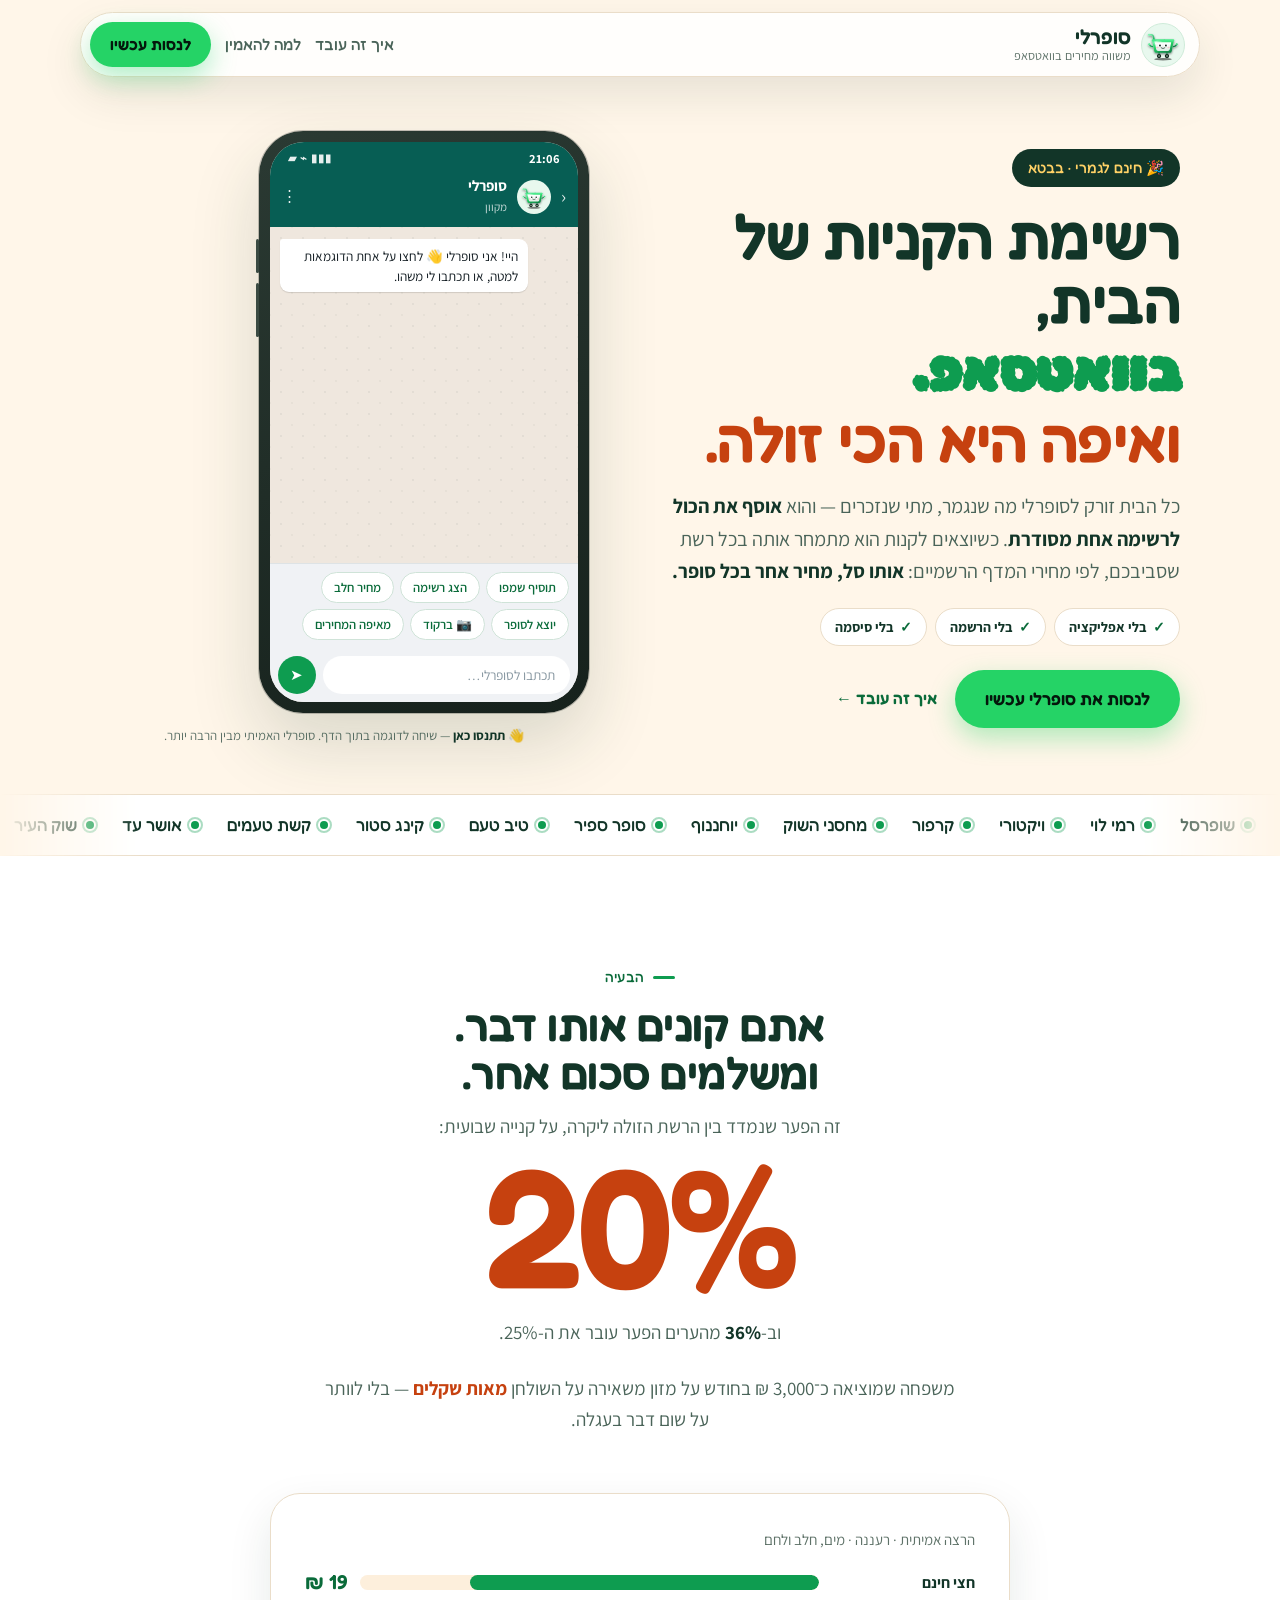
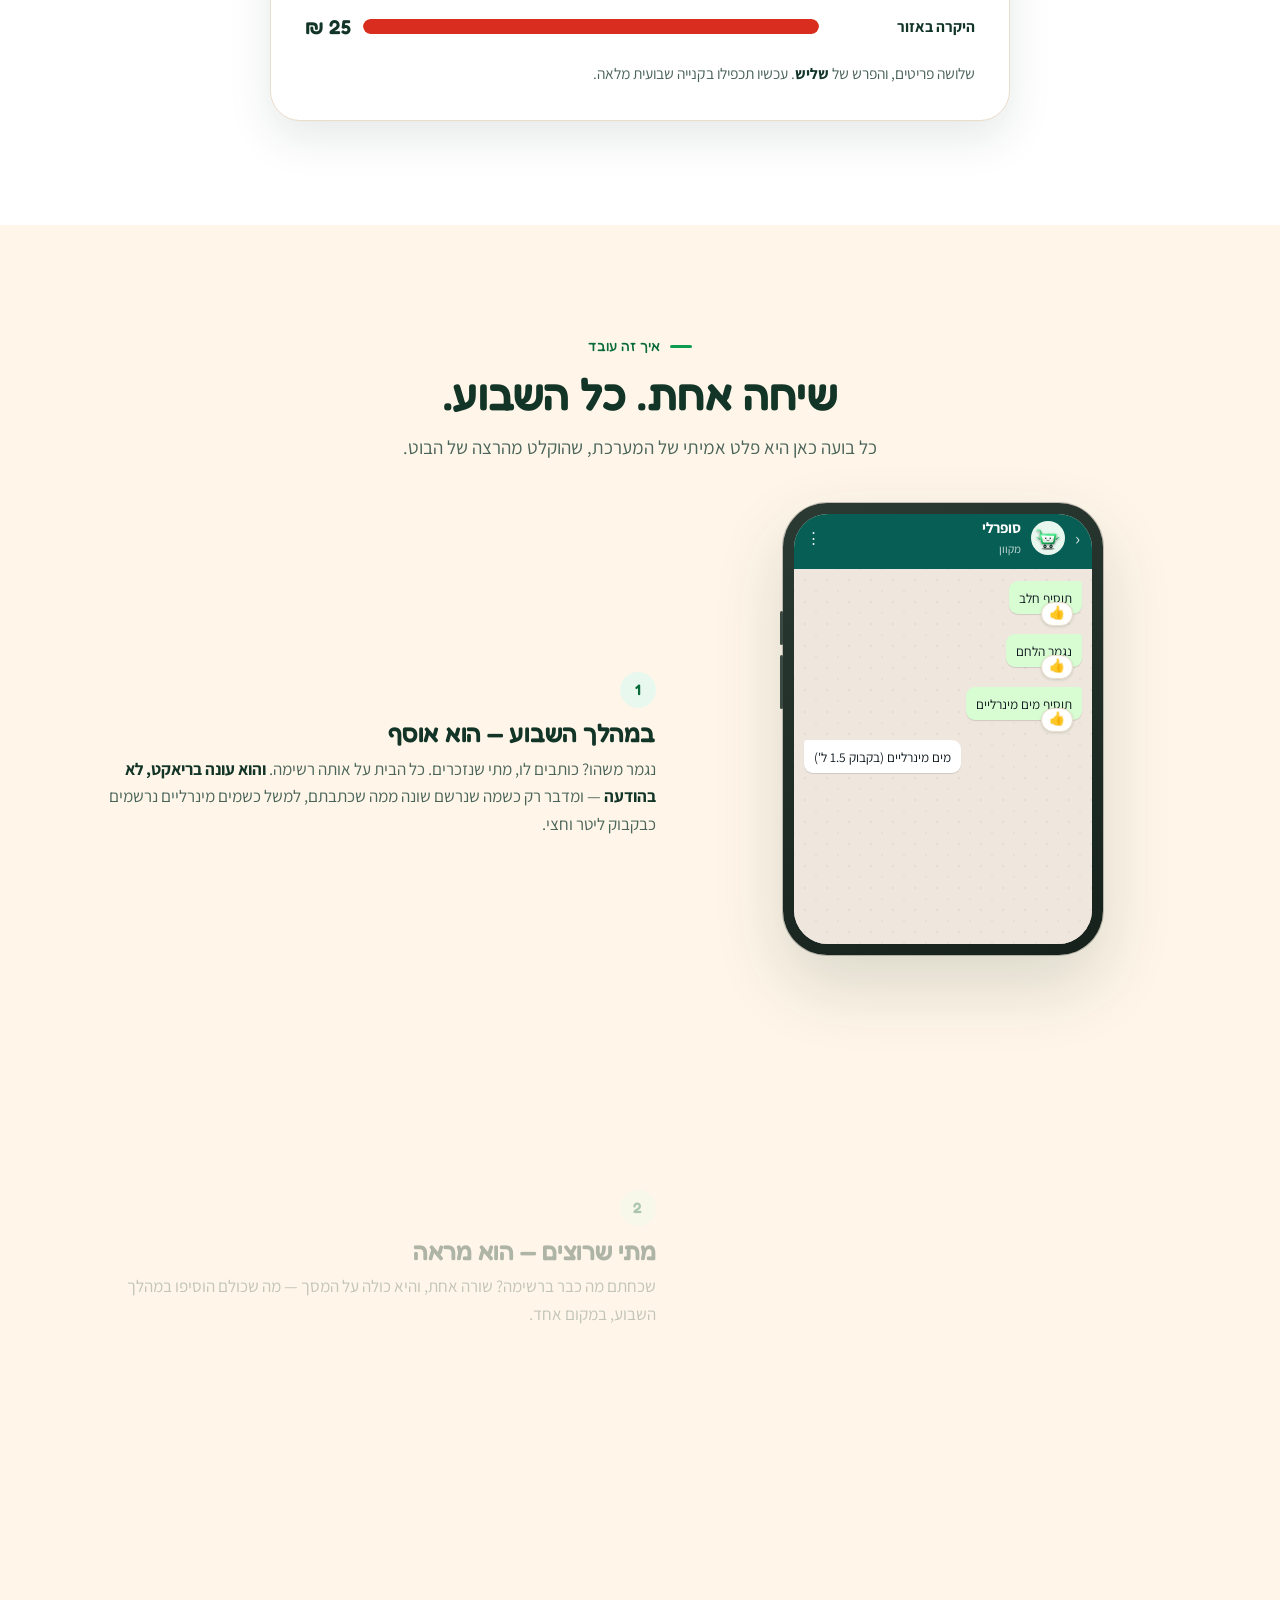
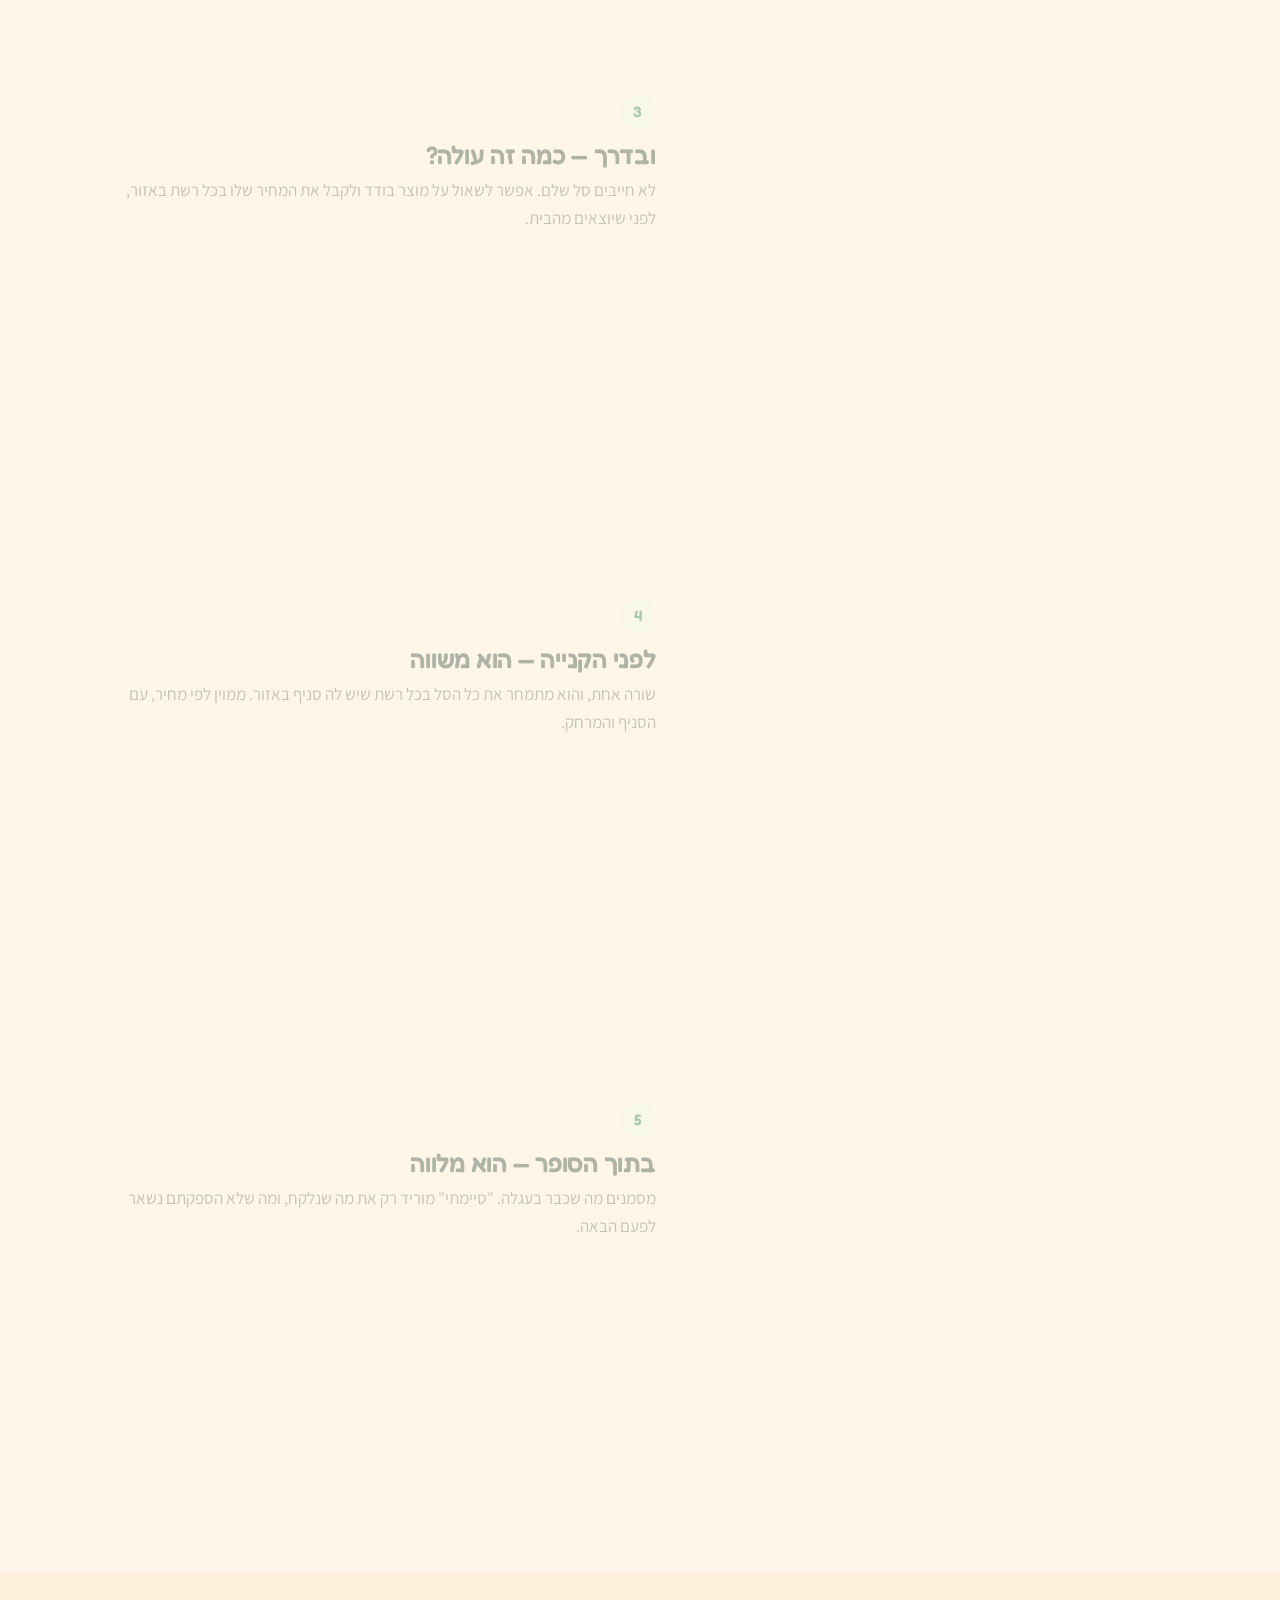
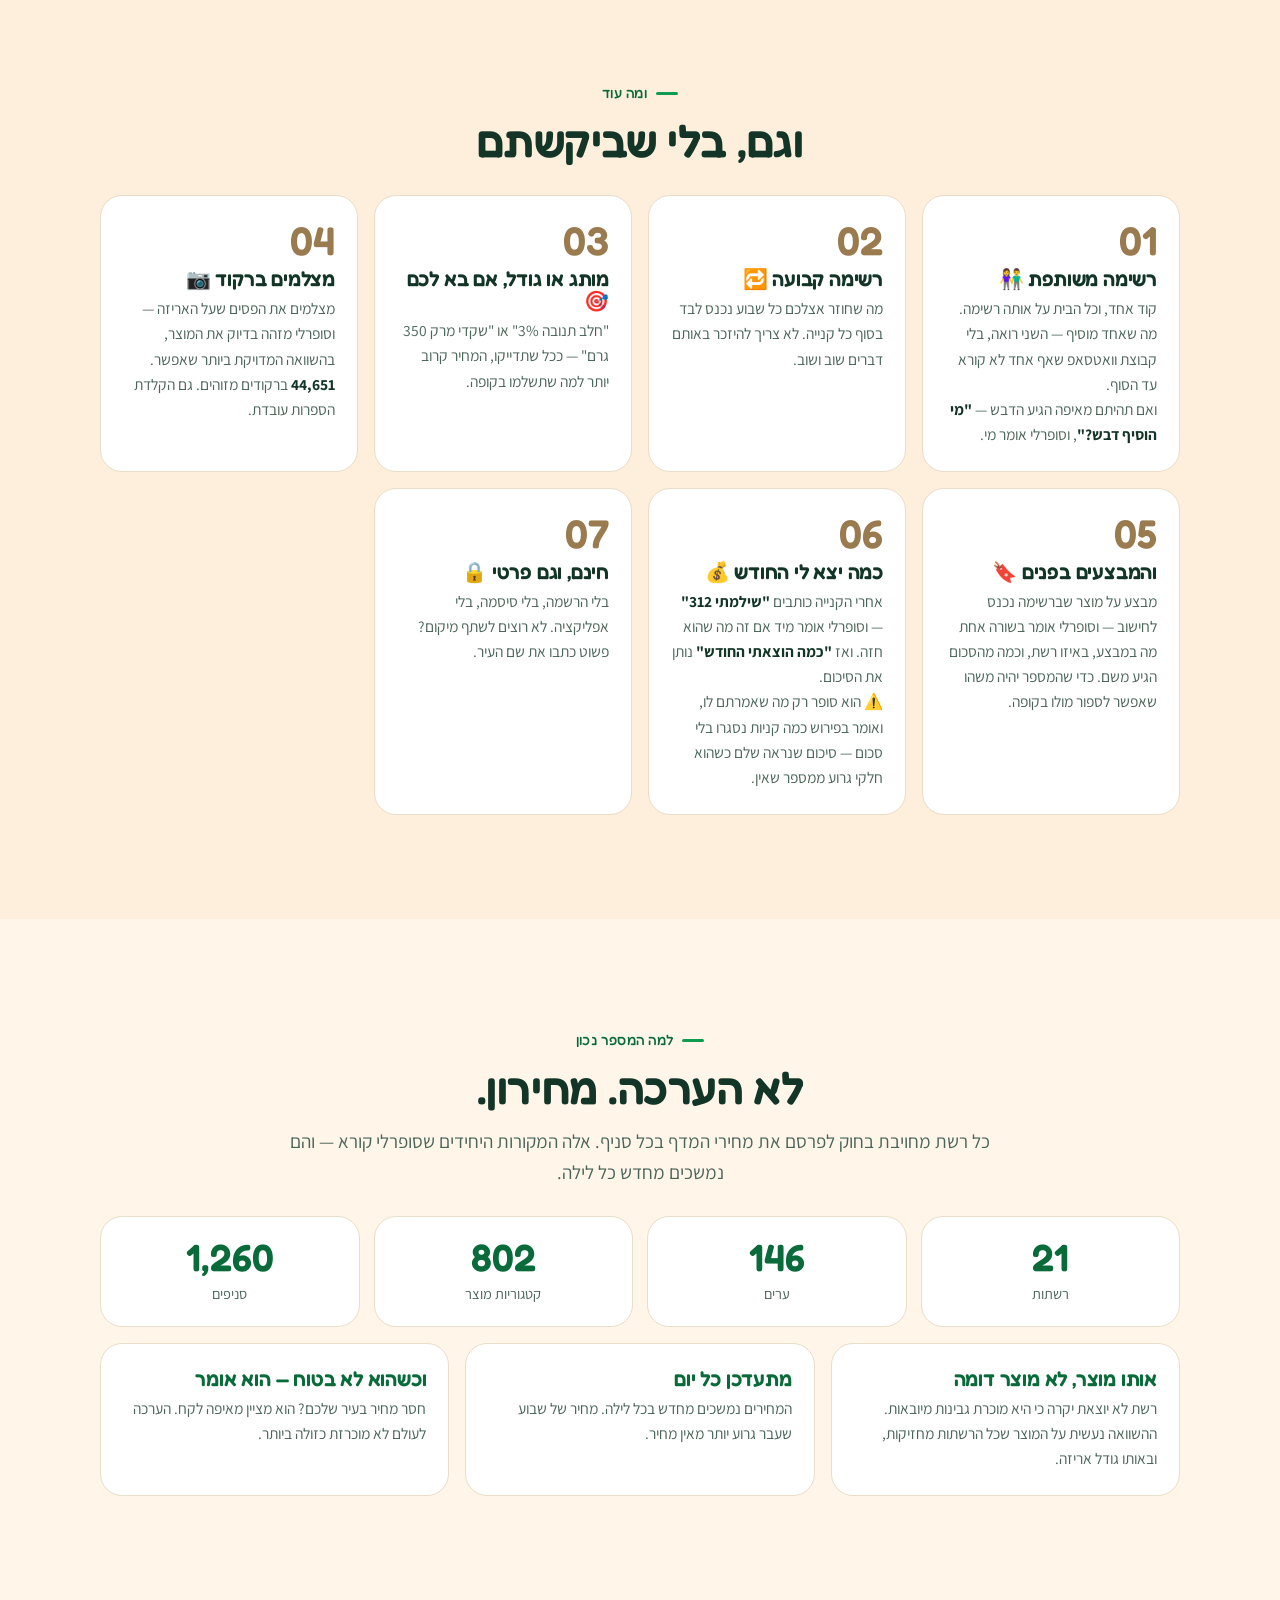
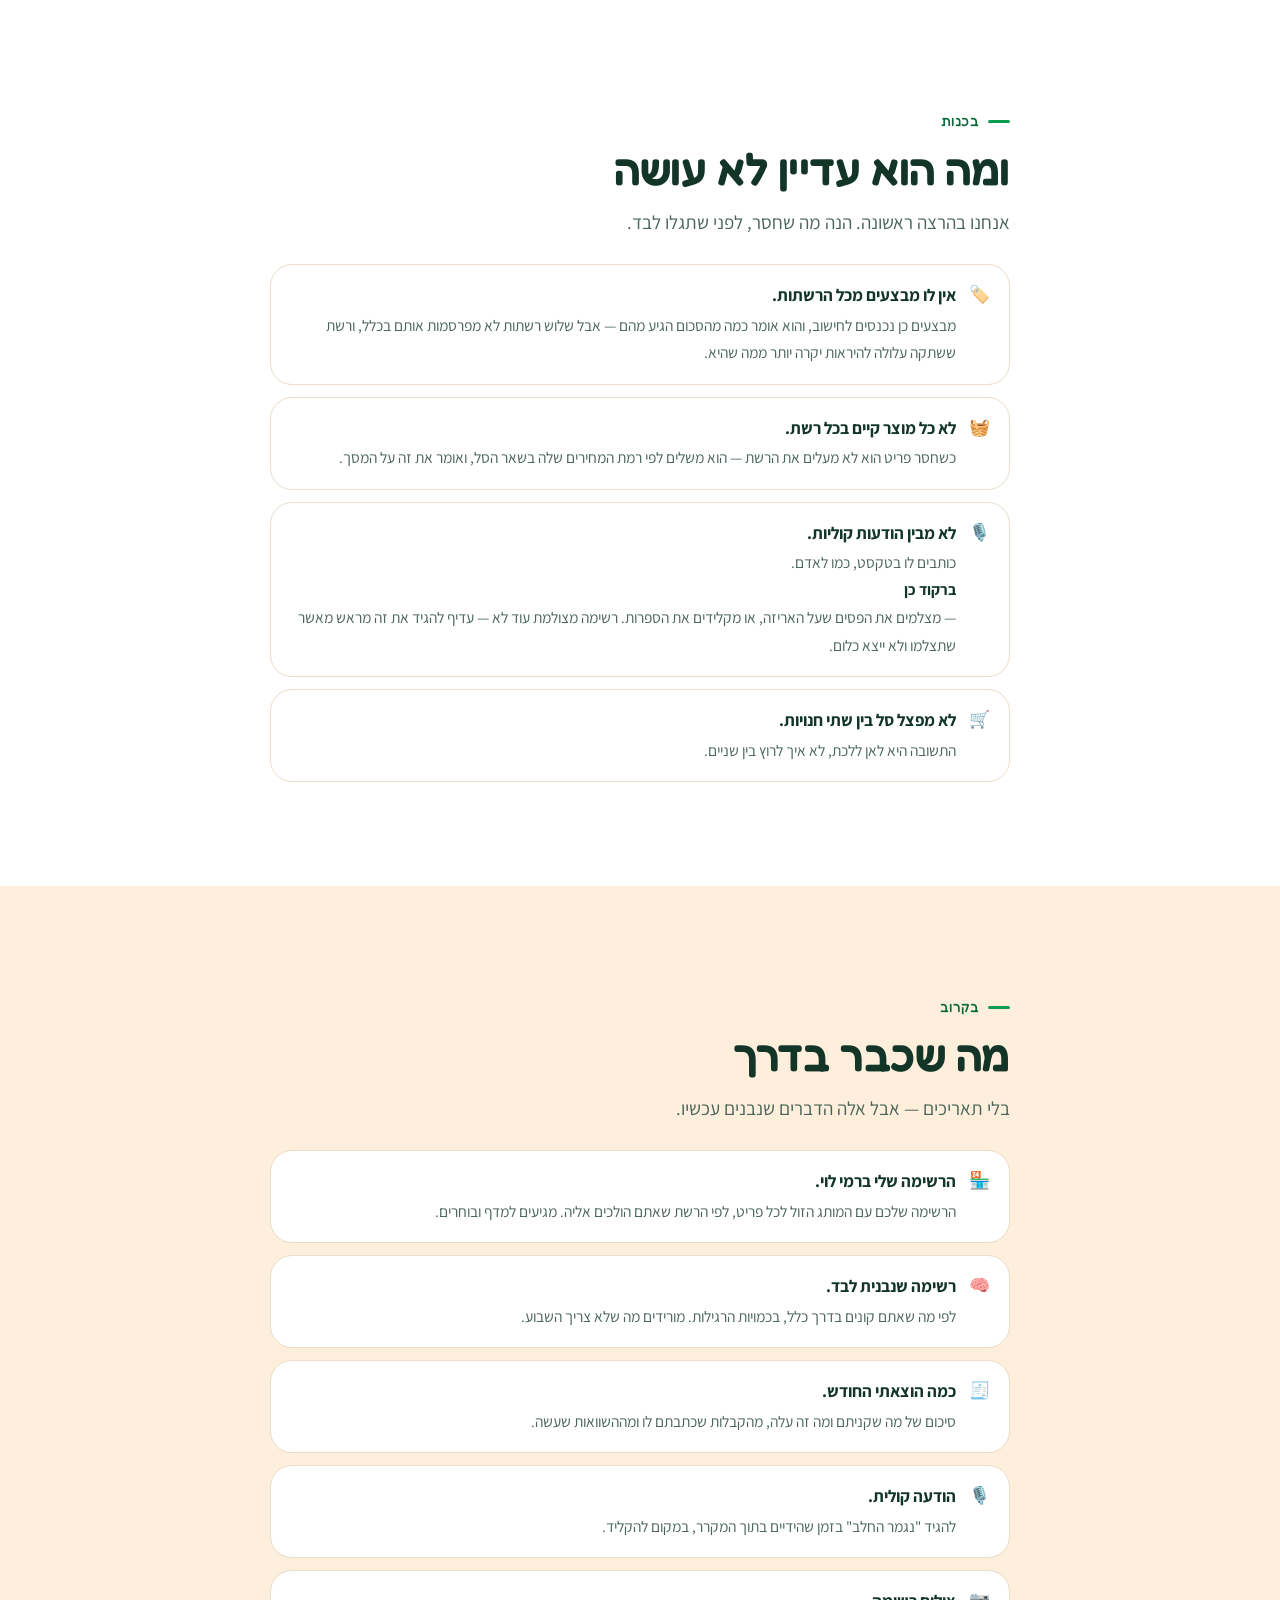
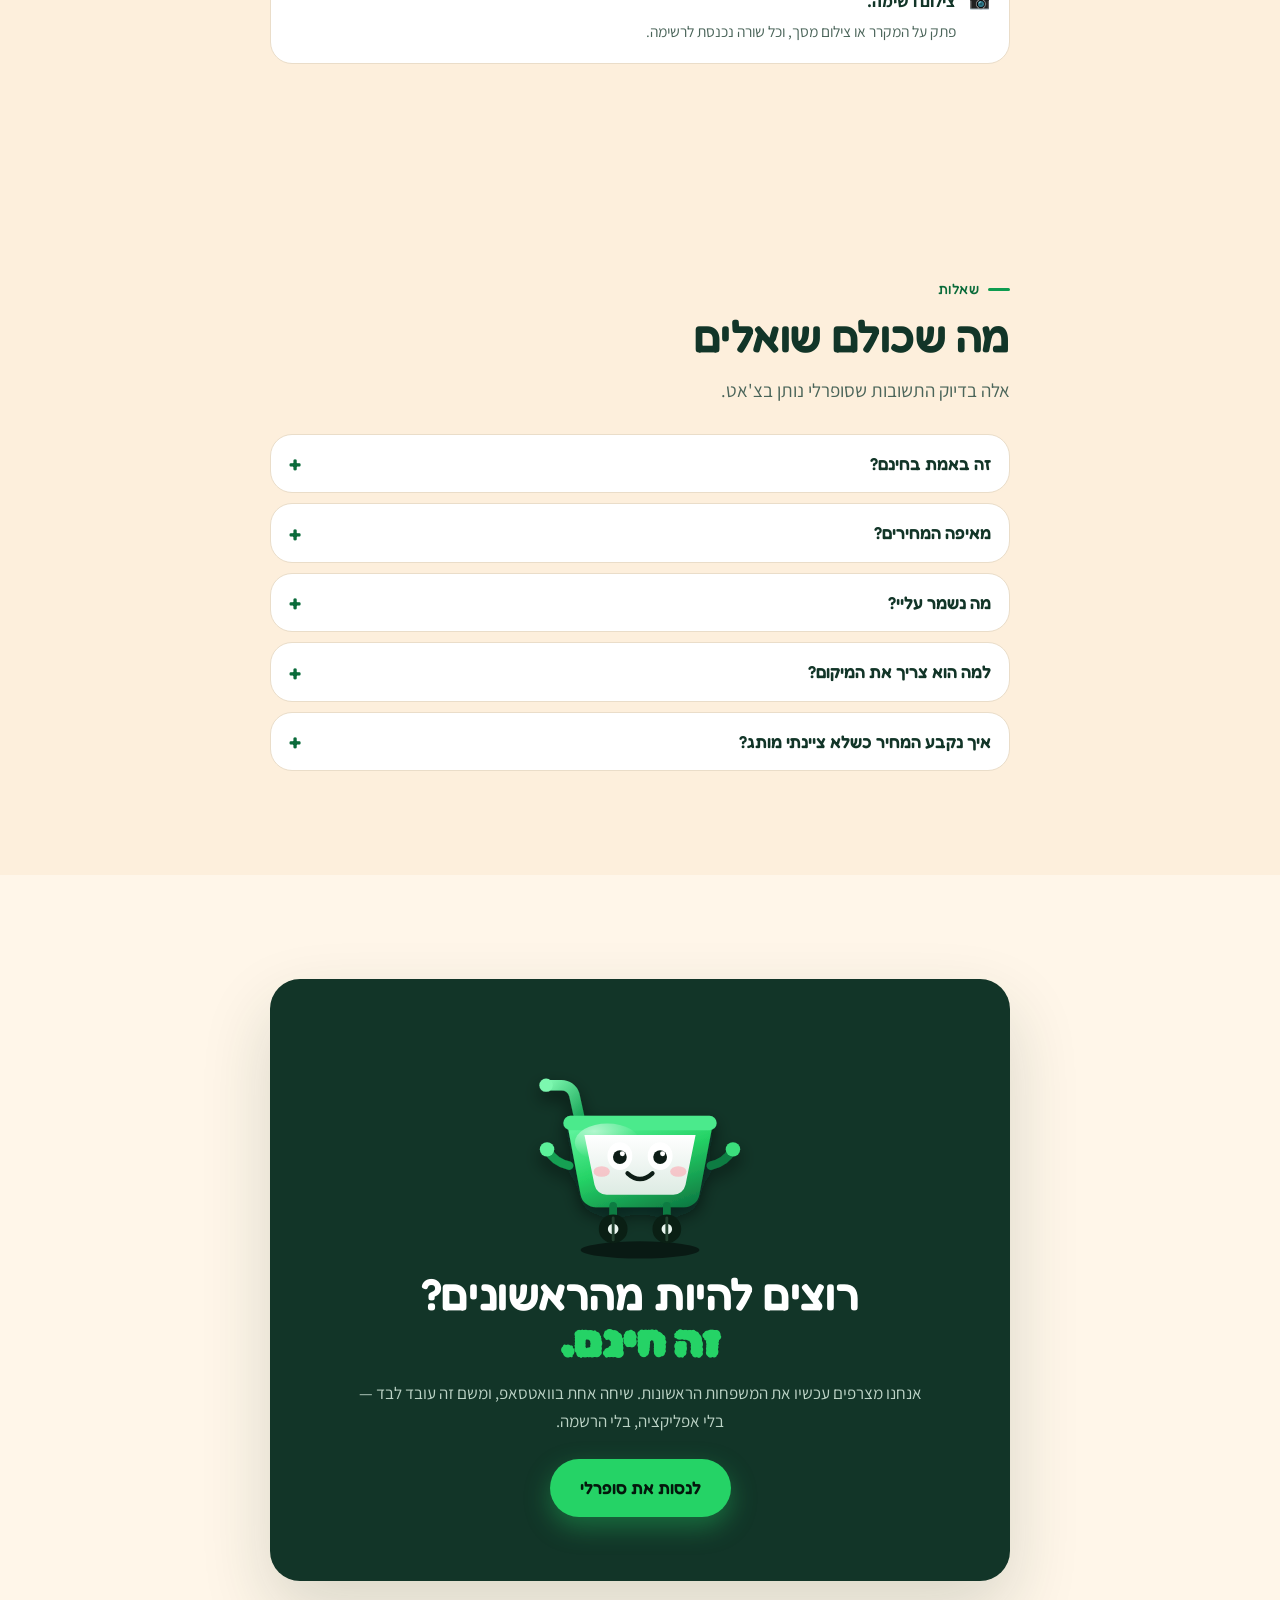
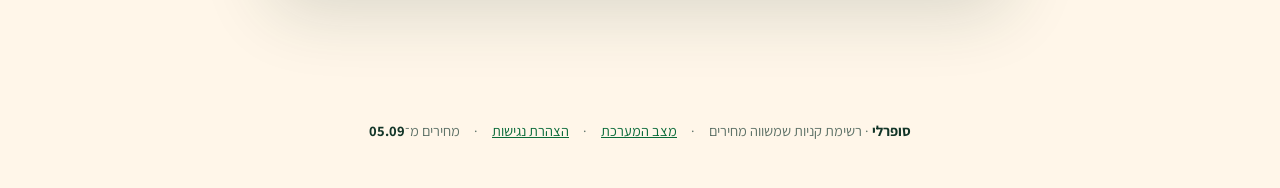
==== commit ea451cf1: "עדכון הדפים" ====
--- a/index.html
+++ b/index.html
@@ -1,770 +1,766 @@
-<!doctype html>
-<html lang="he" dir="rtl" class="no-js">
-<head>
-<meta charset="utf-8">
-  <!-- אייקון האתר — זה שגוגל מציג ליד כל תוצאת חיפוש. -->
-  <link rel="icon" href="favicon.ico" sizes="any">
-  <link rel="icon" type="image/png" sizes="48x48" href="assets/icon-48.png">
-  <link rel="icon" type="image/png" sizes="96x96" href="assets/icon-96.png">
-  <link rel="icon" type="image/png" sizes="192x192" href="assets/icon-192.png">
-  <link rel="apple-touch-icon" href="assets/apple-touch-icon.png">
-<meta name="viewport" content="width=device-width, initial-scale=1">
-<title>סופרלי — רשימת הקניות של המשפחה, ואיפה היא הכי זולה</title>
-<meta name="description" content="סופרלי מנהל למשפחה את רשימת הקניות בוואטסאפ, וכשיוצאים לקנות אומר בכמה היא תעלה בכל רשת שסביבכם. 21 רשתות, מחירי מדף רשמיים, מתעדכן כל יום. חינם, בלי אפליקציה.">
-<meta property="og:title" content="סופרלי — אותו סל, מחיר אחר בכל סופר">
-<meta property="og:description" content="רשימת קניות בוואטסאפ שמשווה את כל הסל בין הרשתות שסביבכם, לפי מחירי המדף הרשמיים. חינם לגמרי.">
-<meta property="og:type" content="website">
-
-<!-- ⚠️ **הכתובת המוחלטת, ולא יחסית.** מי ששולח את הקישור בוואטסאפ
-     או בפייסבוק — השרת שלהם מושך את התמונה מבחוץ, ונתיב יחסי אינו
-     אומר לו כלום. וזה גם הרגע שבו זה סוף-סוף אפשרי: עד היום לא
-     הייתה כתובת קבועה שאפשר להצביע עליה.
-     ⚠️ **ו-`og:image:alt` אינו קישוט** — הוא מה שקורא מסך מקריא
-     כשהתמונה מגיעה, ובלעדיו הקישור מגיע כתמונה בלי שם. -->
-<meta property="og:url" content="https://superly.co.il/">
-<meta property="og:site_name" content="סופרלי">
-<meta property="og:locale" content="he_IL">
-<meta property="og:image" content="https://superly.co.il/assets/og.png">
-<meta property="og:image:width" content="1200">
-<meta property="og:image:height" content="630">
-<meta property="og:image:alt" content="סופרלי — רשימת הקניות של הבית, בוואטסאפ. ואיפה היא הכי זולה.">
-<meta name="twitter:card" content="summary_large_image">
-
-<!-- 🔴 **הקנוני, וזה מה שמונע מגוגל לפצל את הדף לשניים.**
-     אותו דף הוגש עד היום גם מ-itaydecastro.github.io/zooli-web ועדיין
-     נגיש משם, ושתי כתובות עם אותו תוכן מתחרות זו בזו על אותו חיפוש.
-     השורה הזאת אומרת מי המקור. -->
-<link rel="canonical" href="https://superly.co.il/">
-
-<!-- ⚠️ **אימות הבעלות מול Google Search Console — אסור להסיר.**
-     גוגל בודק אותו מחדש מדי פעם, ולא רק פעם אחת: הסרה מבטלת את
-     האימות ואיתו את הגישה לדוחות ולבקשות האינדוקס.
-     יש גם קובץ `google1bc50150bfaaa103.html` בשורש, כשיטה שנייה —
-     שתיהן במקום בכוונה, כדי שהאימות לא ייפול על שינוי אחד. -->
-<meta name="google-site-verification" content="Zr6vMqsxvCZfDxHa5AnizbsH__iixSRTeGVo6vhl1IM">
-
-<meta name="theme-color" content="#FFF6E9">
-
-<!-- ⚠️ **דף נחיתה נפתח בהתחלה, תמיד.** הדפדפן משחזר לבדו את מיקום
-     הגלילה מהביקור הקודם, ובדף באורך הזה זה אומר שמי שכבר היה כאן
-     נוחת באמצע — רואה חצי משפט במקום את הפתיחה, ולא מבין מה זה.
-     ⚠️ **ועוגן בכתובת עדיין עובד:** מי שהגיע ל-#how מגיע ל-#how.
-     ⚠️ **וכיבוי זמני של הגלילה הרכה** — בלעדיו הקפיצה לראש הדף
-     מונפשת, ונראית כאילו הדף ברח למשתמש. -->
-<script>
-  /* 🔴 הגרסה הקודמת תיקנה פעם אחת, על load — ואיתי דיווח שזה עדיין
-     נוחת באמצע, גם בטלפון. הסיבה היא התזמון ולא הלוגיקה:
-
-       · `load` מחכה שכל התמונות, הגופנים והסקריפטים ייגמרו. הדף הזה
-         הוא ~17,000 פיקסלים, ובטלפון זה שניות שלמות — וכל אותו זמן
-         הגלילה לא מתוקנת.
-       · והדף עוד **זז אחרי** התיקון: גופן שנטען מאוחר משנה גבהים,
-         והמיקום נשמר אבל התוכן שמתחתיו כבר אחר.
-
-     לכן: מתקנים מוקדם, מתקנים שוב במשך כשתי שניות — **ונעצרים
-     ברגע שהמשתמש נגע.** תיקון שממשיך לקפוץ לראש אחרי שאדם התחיל
-     לגלול גרוע פי כמה מהבעיה המקורית. */
-  (function () {
-    if ('scrollRestoration' in history) history.scrollRestoration = 'manual';
-    if (location.hash) return;          /* עוגן בכתובת עדיין מנצח */
-
-    var touched = false;
-    function mine() { touched = true; }
-    ['wheel', 'touchstart', 'keydown', 'pointerdown'].forEach(function (e) {
-      addEventListener(e, mine, { passive: true, once: true });
-    });
-
-    function top() {
-      if (touched || location.hash) return;
-      var h = document.documentElement, was = h.style.scrollBehavior;
-      h.style.scrollBehavior = 'auto';   /* אחרת הקפיצה מונפשת ונראית כבריחה */
-      window.scrollTo(0, 0);
-      h.style.scrollBehavior = was;
-    }
-
-    top();
-    document.addEventListener('DOMContentLoaded', top);
-    addEventListener('load', top);
-    var n = 0, again = setInterval(function () {
-      top();
-      if (++n > 8 || touched) clearInterval(again);
-    }, 250);
-  })();
-
-</script>
-<link rel="preconnect" href="https://fonts.googleapis.com">
-<link rel="preconnect" href="https://fonts.gstatic.com" crossorigin>
-<link rel="stylesheet" href="https://fonts.googleapis.com/css2?family=Fredoka:wght@400;500;600;700&family=Rubik+Bubbles&family=Assistant:wght@400;600;700;800&display=swap">
-<!-- 🔴 **הסימן שאחרי `?v=` חייב לזוז בכל פעם שהקובץ משתנה.**
-     ב-04.09 הוחלף השם בהדגמה מ"זולי" ל"סופרלי", השרת הגיש את הקובץ
-     החדש — **והדפדפן המשיך להציג "היי! אני זולי" מהמטמון.**
-     ⚠️ **ו-curl לא יכול לתפוס את זה**, כי הוא לא מחזיק מטמון: הבדיקה
-     היחידה שראתה את זה הייתה פתיחת הדף בדפדפן אמיתי.
-     ⚠️ **ול-CSS לא הייתה גרסה בכלל** עד אז, כלומר כל שינוי עיצוב היה
-     נתקע אצל מי שכבר ביקר — והוא דווקא הקהל שחוזר. -->
-<link rel="stylesheet" href="assets/market.css?v=20260904a">
-<style>
-  /* ---------------------------------------------- הדמות המרוגלת
-     רק הדף הזה מריץ את הגרסה החיה של סופרלי (עיניים שעוקבות אחרי העכבר,
-     פריטים שנופלים לסל). שאר הדפים מציגים אותה כתמונה, ולכן זה כאן
-     ולא בגיליון המשותף. */
-  .zooli { width: min(230px, 58vw); height: auto; overflow: visible; display: block; margin: 0 auto 4px; }
-  #z-all    { animation: z-float 3.4s cubic-bezier(.45,0,.55,1) infinite; transform-origin: 120px 200px; transform-box: fill-box; }
-  #z-squash { animation: z-squash 3.4s cubic-bezier(.45,0,.55,1) infinite; transform-origin: 120px 190px; transform-box: fill-box; }
-  #z-shadow { animation: z-shadow 3.4s cubic-bezier(.45,0,.55,1) infinite; transform-origin: center; transform-box: fill-box; }
-  @keyframes z-float  { 0%,100% { transform: translateY(0); }   50% { transform: translateY(-16px); } }
-  @keyframes z-squash { 0%,100% { transform: scale(1.04,.96); } 45%,55% { transform: scale(.97,1.03); } }
-  @keyframes z-shadow { 0%,100% { transform: scale(1); opacity: .5; } 50% { transform: scale(.8); opacity: .28; } }
-  .z-wheel-spin { animation: z-spin 2.2s linear infinite; transform-origin: center; transform-box: fill-box; }
-  @keyframes z-spin { to { transform: rotate(360deg); } }
-  .z-eye { transform-origin: center; transform-box: fill-box; transition: transform .09s ease; }
-  .z-eye.shut { transform: scaleY(.08); }
-  .z-pupil { transition: transform .18s cubic-bezier(.22,1,.36,1); }
-  .z-drop { animation: z-drop 4.4s cubic-bezier(.55,0,.85,.35) infinite; }
-  #z-drop-2 { animation-delay: 2.2s; }
-  @keyframes z-drop {
-    0%,12%   { transform: translateY(-92px) rotate(-16deg); opacity: 0; }
-    18%      { transform: translateY(-86px) rotate(-13deg); opacity: 1; }
-    46%,100% { transform: translateY(34px) rotate(10deg);   opacity: 1; }
-  }
-  @media (prefers-reduced-motion: reduce) {
-    #z-all, #z-squash, #z-shadow, .z-wheel-spin { animation: none !important; }
-    .z-drop { animation: none !important; opacity: 0 !important; }
-  }
-</style>
-<style>
-/* ⚠️ **מיקוד גלוי בכל דבר שאפשר להגיע אליו במקלדת.** עד 04.09 הוא
-   הוגדר רק על `.faq summary`, כלומר מי שגולש ב-Tab לא ראה איפה הוא
-   נמצא בשאר הדף. `:focus-visible` ולא `:focus` — כדי שלחיצת עכבר
-   לא תצייר מסגרת למי שלא ביקש אותה. */
-a:focus-visible, button:focus-visible, summary:focus-visible,
-[tabindex]:focus-visible{outline:3px solid currentColor;
-  outline-offset:3px; border-radius:4px}
-.skip{position:absolute; right:-9999px; top:0; z-index:999;
-  background:#0b3d2c; color:#fff; padding:12px 20px;
-  border-radius:0 0 10px 0; font-weight:700; text-decoration:none}
-.skip:focus{right:0}
-</style>
-</head>
-<body data-chains="21">
-
-<!-- ⚠️ **דילוג לתוכן — WCAG 2.4.1, רמה A.** מי שגולש במקלדת או
-  בקורא מסך עובר את כל תפריט הניווט בכל טעינה. הקישור הזה בלתי
-  נראה עד שמקישים Tab, ואז הוא הדבר הראשון שמקבל מיקוד. -->
-<a class="skip" href="#main">דילוג לתוכן הראשי</a>
-
-<!-- ============================================================== ניווט
-     גלולה צפה עם הדמות בעיגול. היא מקפצת תמיד ונשארת על המסך בכל
-     גלילה — הבקשה של איתי, וגם מה שמזהים לפני שקוראים מילה. -->
-<nav class="nav">
-  <div class="nav-in">
-    <a class="brand" href="#top">
-      <span class="brand-mark"><span><img src="assets/zooli.svg" alt="" width="34" height="34"></span></span>
-      <span class="brand-tx">
-        <span class="brand-nm">סופרלי</span>
-        <span class="brand-sub">משווה מחירים בוואטסאפ</span>
-      </span>
-    </a>
-    <span class="nav-sp"></span>
-    <a class="link hide-sm" href="#how">איך זה עובד</a>
-    <a class="link hide-sm" href="#why">למה להאמין</a>
-    <a class="btn btn-wa" href="https://wa.me/972552138724?text=%D7%94%D7%99%D7%99" target="_blank" rel="noopener" data-open-demo>לנסות עכשיו</a>
-  </div>
-</nav>
-
-<!-- ============================================================= גיבור -->
-<header class="hero" id="top">
-  <div class="wrap hero-grid">
-    <div>
-      <span class="tag-free reveal">🎉 חינם לגמרי · בבטא</span>
-      <!-- ⚠️ **הכותרת נוקבת במוצר בשורה הראשונה.** הקודמת נפתחה ב"אותו
-           סל. מחיר אחר בכל סופר." — כלומר דיברה על **השוואת מחירים בלבד**,
-           ומי שקרא אותה לא ידע שיש כאן רשימה שמנהלים כל השבוע, שהיא חצי
-           מהמוצר. איתי: "לוקח לקורא קצת זמן להבין שמדובר ברשימת קניות".
-           הניסוח כאן הוא כמעט מילה במילה ה-<title> שכבר היה בראש הקובץ —
-           הוא נכתב נכון מלכתחילה ופשוט לא הופיע על המסך.
-           ⚠️ והמשפט הקודם לא נמחק: הוא עבר לשורת התיאור ונוחת שם כמסקנה. -->
-      <h1 class="reveal d1">
-        <span class="l">רשימת הקניות של הבית,</span>
-        <span class="bub">בוואטסאפ.</span>
-        <span class="l accent">ואיפה היא הכי זולה.</span>
-      </h1>
-      <p class="hero-sub reveal d2">
-        כל הבית זורק לסופרלי מה שנגמר, מתי שנזכרים — והוא
-        <b>אוסף את הכול לרשימה אחת מסודרת</b>. כשיוצאים לקנות הוא מתמחר
-        אותה בכל רשת שסביבכם, לפי מחירי המדף הרשמיים:
-        <b>אותו סל, מחיר אחר בכל סופר.</b>
-      </p>
-      <div class="nos reveal d3">
-        <span class="no"><i>✓</i> בלי אפליקציה</span>
-        <span class="no"><i>✓</i> בלי הרשמה</span>
-        <span class="no"><i>✓</i> בלי סיסמה</span>
-      </div>
-      <div class="hero-cta reveal d4">
-        <a class="btn btn-wa" href="https://wa.me/972552138724?text=%D7%94%D7%99%D7%99" target="_blank" rel="noopener" data-open-demo>לנסות את סופרלי עכשיו</a>
-        <a class="btn btn-ghost" href="#how">איך זה עובד ←</a>
-      </div>
-    </div>
-
-    <!-- ================================================== הטלפון
-         ⚠️ זו **ההדגמה החיה** ולא תמונה. אפשר להקליד בה, והיא מחזיקה
-         מצב: מי שמוסיף שמפו ואז מבקש "הצג רשימה" רואה אותו שם.
-         התשובות הן פלט מוקלט מהבוט האמיתי — ראה assets/zooli.js. -->
-    <div class="phone-wrap reveal d2">
-      <div>
-        <div class="phone demo-phone">
-          <div class="screen">
-            <div class="status">
-              <span>21:06</span>
-              <span class="dots">▮▮▮ ⌁ ▰</span>
-            </div>
-            <div class="wa-top">
-              <span class="back">‹</span>
-              <span class="av"><img src="assets/zooli.svg" alt="" width="26" height="26"></span>
-              <span class="who"><b>סופרלי</b><span>מקוון</span></span>
-              <span class="icons" aria-hidden="true">⋮</span>
-            </div>
-            <div class="wa-body" id="demoBody"></div>
-            <!-- ⚠️ **השבבים בתוך הטלפון ולא מתחתיו.** מתחת לטלפון הם
-                 מחוץ לשדה הראייה כשגוללים — רואים מסך שיחה, לא יודעים
-                 שיש מה ללחוץ עליו, ולא מנסים. כאן הם יושבים בדיוק
-                 מעל שורת ההקלדה, במקום שבו וואטסאפ מציג תשובות מהירות. -->
-            <div class="wa-chips" id="demoChips">
-              <button type="button" data-say="תוסיף שמפו">תוסיף שמפו</button>
-              <button type="button" data-say="הצג רשימה">הצג רשימה</button>
-              <button type="button" data-say="כמה עולה חלב">מחיר חלב</button>
-              <button type="button" data-say="אני יוצא לסופר">יוצא לסופר</button>
-              <button type="button" data-say="7290004131074">📷 ברקוד</button>
-              <button type="button" data-say="מאיפה המחירים?">מאיפה המחירים</button>
-            </div>
-            <form class="wa-foot" id="demoForm">
-              <input id="demoInput" type="text" autocomplete="off" placeholder="תכתבו לסופרלי…" aria-label="הודעה לסופרלי">
-              <button type="submit" aria-label="שליחה">➤</button>
-            </form>
-          </div>
-        </div>
-        <p class="demo-note">👋 <b>תתנסו כאן</b> — שיחה לדוגמה בתוך הדף. סופרלי האמיתי מבין הרבה יותר.</p>
-      </div>
-    </div>
-  </div>
-
-  <!-- ההיקף הוא הטיעון, ורשימה זורמת אומרת אותו בלי משפט אחד.
-       ⚠️ **הייתה כאן שורת הסבר מעל, והיא ירדה בהכרעת איתי** —
-       *"כל השורה הזאת לא מעניינת"*. היא אמרה **למה** השמות כאן
-       (מחירונים רשמיים, נמשכים כל לילה) ואת תאריך המשיכה.
-       ⚠️ **המחיר המוצהר:** השמות צפים עכשיו בלי הקשר מיידי. הטענה
-       עצמה לא אבדה — היא נאמרת בשלושה מקומות אחרים בדף (כרטיס
-       "מתעדכן כל יום", סעיף מקורות המחיר, והשאלות הנפוצות).
-       ⚠️ **ותאריך המשיכה עבר לפוטר** ולא נמחק: הוא העוגן היחיד של
-       `updated` ב-sync_landing.py, ובלעדיו המסנכרן נכשל — וחשוב
-       מזה, הוא ההוכחה לטענה "מתעדכן כל יום". -->
-  <div class="ticker" aria-label="הרשתות שבהשוואה">
-    <div class="ticker-track">
-    <span><i aria-hidden="true"></i>שופרסל</span><span><i aria-hidden="true"></i>רמי לוי</span><span><i aria-hidden="true"></i>ויקטורי</span><span><i aria-hidden="true"></i>קרפור</span><span><i aria-hidden="true"></i>מחסני השוק</span><span><i aria-hidden="true"></i>יוחננוף</span><span><i aria-hidden="true"></i>סופר ספיר</span><span><i aria-hidden="true"></i>טיב טעם</span><span><i aria-hidden="true"></i>קינג סטור</span><span><i aria-hidden="true"></i>קשת טעמים</span><span><i aria-hidden="true"></i>אושר עד</span><span><i aria-hidden="true"></i>שוק העיר</span><span><i aria-hidden="true"></i>סופר ברקת</span><span><i aria-hidden="true"></i>מעיין 2000</span><span><i aria-hidden="true"></i>סטופ מרקט</span><span><i aria-hidden="true"></i>זול ובגדול</span><span><i aria-hidden="true"></i>סופר יודה</span><span><i aria-hidden="true"></i>שפע ברכת השם</span><span><i aria-hidden="true"></i>חצי חינם</span><span><i aria-hidden="true"></i>סלאח דבאח</span><span><i aria-hidden="true"></i>ח. כהן</span><span aria-hidden="true"><i aria-hidden="true"></i>שופרסל</span><span aria-hidden="true"><i aria-hidden="true"></i>רמי לוי</span><span aria-hidden="true"><i aria-hidden="true"></i>ויקטורי</span><span aria-hidden="true"><i aria-hidden="true"></i>קרפור</span><span aria-hidden="true"><i aria-hidden="true"></i>מחסני השוק</span><span aria-hidden="true"><i aria-hidden="true"></i>יוחננוף</span><span aria-hidden="true"><i aria-hidden="true"></i>סופר ספיר</span><span aria-hidden="true"><i aria-hidden="true"></i>טיב טעם</span><span aria-hidden="true"><i aria-hidden="true"></i>קינג סטור</span><span aria-hidden="true"><i aria-hidden="true"></i>קשת טעמים</span><span aria-hidden="true"><i aria-hidden="true"></i>אושר עד</span><span aria-hidden="true"><i aria-hidden="true"></i>שוק העיר</span><span aria-hidden="true"><i aria-hidden="true"></i>סופר ברקת</span><span aria-hidden="true"><i aria-hidden="true"></i>מעיין 2000</span><span aria-hidden="true"><i aria-hidden="true"></i>סטופ מרקט</span><span aria-hidden="true"><i aria-hidden="true"></i>זול ובגדול</span><span aria-hidden="true"><i aria-hidden="true"></i>סופר יודה</span><span aria-hidden="true"><i aria-hidden="true"></i>שפע ברכת השם</span><span aria-hidden="true"><i aria-hidden="true"></i>חצי חינם</span><span aria-hidden="true"><i aria-hidden="true"></i>סלאח דבאח</span><span aria-hidden="true"><i aria-hidden="true"></i>ח. כהן</span></div>
-  </div>
-</header>
-
-<!-- ============================================================ הבעיה -->
-<main id="main">
-<section class="sec-white">
-  <div class="wrap narrow" style="text-align:center">
-    <p class="eyebrow mid reveal">הבעיה</p>
-    <h2 class="reveal d1">אתם קונים אותו דבר.<br>ומשלמים סכום אחר.</h2>
-    <p class="lede mid reveal d2" style="max-width:32em">
-      זה הפער שנמדד בין הרשת הזולה ליקרה, על קנייה שבועית:
-    </p>
-    <span class="big-num reveal d3" data-stat="gap">20%</span>
-    <p class="lede mid reveal d4" style="max-width:32em">
-      וב-<b data-stat="over25">36%</b> מהערים הפער עובר את ה-25%.
-    </p>
-
-    <!-- ⚠️ שלושת מספרי ההתפלגות (מעל 20% בעיר אחת מארבע · 180 ₪
-         לקנייה · 34% באילת) ירדו בבקשת איתי — "יותר מדי מלל". הם
-         נמדדים בכל הרצה של sync_landing.py ומודפסים לטרמינל, אז אם
-         ירצו להחזיר אותם המספר טרי ולא צריך למדוד מחדש. -->
-
-    <p class="lede mid reveal d4" style="max-width:34em;margin-top:26px">
-      משפחה שמוציאה כ־3,000 ₪ בחודש על מזון משאירה על השולחן
-      <b class="o">מאות שקלים</b> — בלי לוותר על שום דבר בעגלה.
-    </p>
-  </div>
-
-  <div class="wrap narrow" style="margin-top:clamp(34px,6vw,58px)">
-    <div class="card reveal">
-      <p style="color:var(--soft);font-size:15px;margin:0">הרצה אמיתית · רעננה · מים, חלב ולחם</p>
-      <div class="proof">
-        <div class="prow best reveal d1">
-          <span class="who">חצי חינם</span>
-          <span class="ptrack"><i class="pfill win" style="--w:76%"></i></span>
-          <span class="amt">19 ₪</span>
-        </div>
-        <div class="prow reveal d3">
-          <span class="who">היקרה באזור</span>
-          <span class="ptrack"><i class="pfill lose" style="--w:100%"></i></span>
-          <span class="amt">25 ₪</span>
-        </div>
-      </div>
-      <p style="color:var(--ink-2);font-size:15.5px;margin:18px 0 0">
-        שלושה פריטים, והפרש של <b>שליש</b>. עכשיו תכפילו בקנייה שבועית מלאה.
-      </p>
-    </div>
-  </div>
-</section>
-
-<!-- ======================================================= איך זה עובד -->
-<section id="how">
-  <div class="wrap">
-    <div style="text-align:center">
-      <p class="eyebrow mid reveal">איך זה עובד</p>
-      <h2 class="reveal d1">שיחה אחת. כל השבוע.</h2>
-      <p class="lede mid reveal d2" style="max-width:34em">
-        כל בועה כאן היא פלט אמיתי של המערכת, שהוקלט מהרצה של הבוט.
-      </p>
-    </div>
-
-    <!-- ⚠️ **טלפון נעוץ במקום חמישה בלוקים.** קודם היו כאן חמש קבוצות
-         בועות שגוללים דרכן אחת אחרי השנייה, והדף היה 10,812px בטלפון.
-         עכשיו זה מסך אחד שהתוכן שלו מתחלף לפי הגלילה — פחות גלילה,
-         ונראה כאילו זה קורה עכשיו.
-
-         ⚠️ **בלי חטיפת גלילה.** הדף לא מאט ולא לוקח שליטה; הטלפון רק
-         מגיב למה שכבר קרה. עמוד שנלחם בגלילה מאבד את המבקר.
-
-         ⚠️ **ומי שמבקש הפחתת תנועה** מקבל את כל ההודעות בבת אחת, בלי
-         הנפשה — וזה גם מה שיקרה אם ה-JS ייפול. -->
-    <div class="reel">
-      <div class="reel-stage">
-        <!-- ⚠️ **מוסתר מקוראי מסך, בכוונה.** התוכן כאן **מתחלף לבד**
-             לפי הגלילה, וקורא מסך שהגיע אליו שומע תמלול של שיחה
-             שהתחלפה בזמן שהוא ירד אליה — כלומר רעש, לא מידע.
-             המשמעות יושבת בטקסט שלצידו, וזו הסיבה שהוא נוסח כך
-             שהוא עומד בלי הטלפון.
-             ⚠️ **המחיר המוצהר:** מי שמשתמש בקורא מסך מקבל את ההסבר
-             ולא את הדוגמה עצמה. -->
-        <div class="phone reel-phone" aria-hidden="true">
-          <div class="screen">
-            <div class="wa-top">
-              <span class="back">‹</span>
-              <span class="av"><img src="assets/zooli.svg" alt="" width="26" height="26"></span>
-              <span class="who"><b>סופרלי</b><span>מקוון</span></span>
-              <span class="icons" aria-hidden="true">⋮</span>
-            </div>
-            <!-- tabindex="-1": גוף השיחה ניתן לגלילה, וכרום מכניס
-                 אזורים כאלה לסדר ה-Tab. אלמנט שאפשר להגיע אליו
-                 במקלדת בתוך תת-עץ aria-hidden הוא שגיאה. -->
-            <div class="wa-body" id="reelBody" tabindex="-1"></div>
-          </div>
-        </div>
-      </div>
-      <div class="reel-steps">
-        <div class="reel-step on">
-          <span class="reel-n">1</span>
-          <h3>במהלך השבוע — הוא אוסף</h3>
-          <p>נגמר משהו? כותבים לו, מתי שנזכרים. כל הבית על אותה רשימה. <b>והוא עונה בריאקט, לא בהודעה</b> — ומדבר רק כשמה שנרשם שונה ממה שכתבתם, למשל כשמים מינרליים נרשמים כבקבוק ליטר וחצי.</p>
-        </div>
-        <div class="reel-step">
-          <span class="reel-n">2</span>
-          <h3>מתי שרוצים — הוא מראה</h3>
-          <p>שכחתם מה כבר ברשימה? שורה אחת, והיא כולה על המסך — מה שכולם הוסיפו במהלך השבוע, במקום אחד.</p>
-        </div>
-        <div class="reel-step">
-          <span class="reel-n">3</span>
-          <h3>ובדרך — כמה זה עולה?</h3>
-          <p>לא חייבים סל שלם. אפשר לשאול על מוצר בודד ולקבל את המחיר שלו בכל רשת באזור, לפני שיוצאים מהבית.</p>
-        </div>
-        <div class="reel-step">
-          <span class="reel-n">4</span>
-          <h3>לפני הקנייה — הוא משווה</h3>
-          <p>שורה אחת, והוא מתמחר את כל הסל בכל רשת שיש לה סניף באזור. ממוין לפי מחיר, עם הסניף והמרחק.</p>
-        </div>
-        <div class="reel-step">
-          <span class="reel-n">5</span>
-          <h3>בתוך הסופר — הוא מלווה</h3>
-          <p>מסמנים מה שכבר בעגלה. "סיימתי" מוריד רק את מה שנלקח, ומה שלא הספקתם נשאר לפעם הבאה.</p>
-        </div>
-      </div>
-    </div>
-  </div>
-</section>
-
-<!-- ========================================================== יתרונות -->
-<section class="sec-soft">
-  <div class="wrap">
-    <div style="text-align:center">
-      <p class="eyebrow mid reveal">ומה עוד</p>
-      <h2 class="reveal d1">וגם, בלי שביקשתם</h2>
-    </div>
-    <div class="cards">
-      <div class="acard reveal d1">
-        <div class="n">01</div>
-        <h3>רשימה משותפת 👫</h3>
-        <p>קוד אחד, וכל הבית על אותה רשימה. מה שאחד מוסיף — השני רואה,
-           בלי קבוצת וואטסאפ שאף אחד לא קורא עד הסוף.</p>
-        <p>ואם תהיתם מאיפה הגיע הדבש — <b>"מי הוסיף דבש?"</b>,
-           וסופרלי אומר מי.</p>
-      </div>
-      <div class="acard reveal d2">
-        <div class="n">02</div>
-        <h3>רשימה קבועה 🔁</h3>
-        <p>מה שחוזר אצלכם כל שבוע נכנס לבד בסוף כל קנייה. לא צריך
-           להיזכר באותם דברים שוב ושוב.</p>
-      </div>
-      <div class="acard reveal d3">
-        <div class="n">03</div>
-        <h3>מותג או גודל, אם בא לכם 🎯</h3>
-        <p>"חלב תנובה 3%" או "שקדי מרק 350 גרם" — ככל שתדייקו, המחיר
-           קרוב יותר למה שתשלמו בקופה.</p>
-      </div>
-      <div class="acard reveal d4">
-        <div class="n">04</div>
-        <h3>מצלמים ברקוד 📷</h3>
-        <p>מצלמים את הפסים שעל האריזה — וסופרלי מזהה בדיוק את המוצר,
-           בהשוואה המדויקת ביותר שאפשר.
-           <b data-count="44651" data-stat="barcodes">44,651</b> ברקודים מזוהים.
-           גם הקלדת הספרות עובדת.</p>
-      </div>
-      
-      <div class="acard reveal d4">
-        <div class="n">05</div>
-        <h3>והמבצעים בפנים 🔖</h3>
-        <p>מבצע על מוצר שברשימה נכנס לחישוב — וסופרלי אומר בשורה אחת מה
-           במבצע, באיזו רשת, וכמה מהסכום הגיע משם. כדי שהמספר יהיה
-           משהו שאפשר לספור מולו בקופה.</p>
-      </div>
-
-      <div class="acard reveal d4">
-        <div class="n">06</div>
-        <h3>כמה יצא לי החודש 💰</h3>
-        <p>אחרי הקנייה כותבים <b>"שילמתי 312"</b> — וסופרלי אומר מיד אם
-           זה מה שהוא חזה. ואז <b>"כמה הוצאתי החודש"</b> נותן את
-           הסיכום.</p>
-        <p>⚠️ הוא סופר רק מה שאמרתם לו, ואומר בפירוש כמה קניות נסגרו
-           בלי סכום — סיכום שנראה שלם כשהוא חלקי גרוע ממספר שאין.</p>
-      </div>
-
-      <div class="acard reveal d4">
-        <div class="n">07</div>
-        <h3>חינם, וגם פרטי 🔒</h3>
-        <p>בלי הרשמה, בלי סיסמה, בלי אפליקציה. לא רוצים לשתף מיקום?
-           פשוט כתבו את שם העיר.</p>
-      </div>
-    </div>
-  </div>
-</section>
-
-<!-- ======================================================= למה להאמין -->
-<section id="why">
-  <div class="wrap">
-    <div style="text-align:center">
-      <p class="eyebrow mid reveal">למה המספר נכון</p>
-      <h2 class="reveal d1">לא הערכה. מחירון.</h2>
-      <p class="lede mid reveal d2" style="max-width:38em">
-        כל רשת מחויבת בחוק לפרסם את מחירי המדף בכל סניף. אלה המקורות
-        היחידים שסופרלי קורא — והם נמשכים מחדש כל לילה.
-      </p>
-    </div>
-
-    <div class="stats">
-      <div class="stat reveal d1"><span class="n" data-count="21" data-stat="chains">21</span><span class="l">רשתות</span></div>
-      <div class="stat reveal d2"><span class="n" data-count="146" data-stat="cities">146</span><span class="l">ערים</span></div>
-      <div class="stat reveal d3"><span class="n" data-count="803" data-stat="categories">803</span><span class="l">קטגוריות מוצר</span></div>
-      <div class="stat reveal d4"><span class="n" data-count="1261" data-stat="stores">1,261</span><span class="l">סניפים</span></div>
-    </div>
-
-    <div class="cards" style="margin-top:16px">
-      <div class="acard reveal d1">
-        <h3 class="g">אותו מוצר, לא מוצר דומה</h3>
-        <p>רשת לא יוצאת יקרה כי היא מוכרת גבינות מיובאות. ההשוואה נעשית
-           על המוצר שכל הרשתות מחזיקות, ובאותו גודל אריזה.</p>
-      </div>
-      <div class="acard reveal d2">
-        <h3 class="g">מתעדכן כל יום</h3>
-        <p>המחירים נמשכים מחדש בכל לילה. מחיר של שבוע שעבר גרוע יותר
-           מאין מחיר.</p>
-      </div>
-      <div class="acard reveal d3">
-        <h3 class="g">וכשהוא לא בטוח — הוא אומר</h3>
-        <p>חסר מחיר בעיר שלכם? הוא מציין מאיפה לקח. הערכה לעולם לא
-           מוכרזת כזולה ביותר.</p>
-      </div>
-    </div>
-  </div>
-</section>
-
-<!-- ============================================================ בכנות -->
-<section class="sec-white">
-  <div class="wrap narrow">
-    <p class="eyebrow reveal">בכנות</p>
-    <h2 class="reveal d1">ומה הוא עדיין לא עושה</h2>
-    <p class="lede reveal d2">אנחנו בהרצה ראשונה. הנה מה שחסר, לפני שתגלו לבד.</p>
-    <div class="honest">
-      <div class="hrow reveal d1"><span class="mk">🏷️</span><span>
-        <b>אין לו מבצעים מכל הרשתות.</b>
-        <span class="tx">מבצעים כן נכנסים לחישוב, והוא אומר כמה מהסכום הגיע
-        מהם — אבל שלוש רשתות לא מפרסמות אותם בכלל, ורשת ששתקה עלולה
-        להיראות יקרה יותר ממה שהיא.</span></span></div>
-      <div class="hrow reveal d2"><span class="mk">🧺</span><span>
-        <b>לא כל מוצר קיים בכל רשת.</b>
-        <span class="tx">כשחסר פריט הוא לא מעלים את הרשת — הוא משלים לפי רמת
-        המחירים שלה בשאר הסל, ואומר את זה על המסך.</span></span></div>
-      <div class="hrow reveal d3"><span class="mk">🎙️</span><span>
-        <b>לא מבין הודעות קוליות.</b>
-        <span class="tx">כותבים לו בטקסט, כמו לאדם. <b>ברקוד כן</b> — מצלמים
-        את הפסים שעל האריזה, או מקלידים את הספרות. רשימה מצולמת עוד לא —
-        עדיף להגיד את זה מראש מאשר שתצלמו ולא ייצא כלום.</span></span></div>
-      <div class="hrow reveal d4"><span class="mk">🛒</span><span>
-        <b>לא מפצל סל בין שתי חנויות.</b>
-        <span class="tx">התשובה היא לאן ללכת, לא איך לרוץ בין שניים.</span></span></div>
-    </div>
-  </div>
-</section>
-
-<!-- ==================================================== בקרוב
-     ⚠️ **רק מה שכבר נמדד או הוכרע, ובלי תאריכים.** דף שמבטיח
-     תאריך הופך כל שבוע שעובר להבטחה שהופרה, ורשימת משאלות ארוכה
-     קוראת כמו מוצר שעוד לא קיים. כל אחד כזה שאיתי כבר בחר לבנות.
-     ⚠️ **וכשמשהו כאן נבנה — הוא יוצא מכאן ונכנס לכרטיסים.** ב-03.09
-     יצאו שניים: "כמה הוצאתי החודש" ובדיקת הקבלה. רשימת "בקרוב"
-     שמחזיקה פיצ'ר שכבר עובד מקטינה את המוצר בדיוק כמו שהבטחת
-     תאריך מגדילה אותו. -->
-<section class="sec-soft">
-  <div class="wrap narrow">
-    <p class="eyebrow reveal">בקרוב</p>
-    <h2 class="reveal d1">מה שכבר בדרך</h2>
-    <p class="lede reveal d2">בלי תאריכים — אבל אלה הדברים שנבנים עכשיו.</p>
-    <div class="honest">
-      <div class="hrow reveal d1"><span class="mk">🏪</span><span>
-        <b>הרשימה שלי ברמי לוי.</b>
-        <span class="tx">הרשימה שלכם עם המותג הזול לכל פריט, לפי הרשת
-        שאתם הולכים אליה. מגיעים למדף ובוחרים.</span></span></div>
-      <div class="hrow reveal d2"><span class="mk">🧠</span><span>
-        <b>רשימה שנבנית לבד.</b>
-        <span class="tx">לפי מה שאתם קונים בדרך כלל, בכמויות הרגילות.
-        מורידים מה שלא צריך השבוע.</span></span></div>
-      <div class="hrow reveal d3"><span class="mk">🧾</span><span>
-        <b>כמה הוצאתי החודש.</b>
-        <span class="tx">סיכום של מה שקניתם ומה זה עלה, מהקבלות
-        שכתבתם לו ומההשוואות שעשה.</span></span></div>
-      <div class="hrow reveal d4"><span class="mk">🎙️</span><span>
-        <b>הודעה קולית.</b>
-        <span class="tx">להגיד "נגמר החלב" בזמן שהידיים בתוך המקרר,
-        במקום להקליד.</span></span></div>
-      <div class="hrow reveal d5"><span class="mk">📷</span><span>
-        <b>צילום רשימה.</b>
-        <span class="tx">פתק על המקרר או צילום מסך, וכל שורה נכנסת לרשימה.</span></span></div>
-    </div>
-  </div>
-</section>
-
-<!-- ==================================================== שאלות נפוצות
-     ⚠️ **התשובות הן של הבוט, לא של הדף.** כל אחת היא ניסוח מ-
-     messages.py (FAQ_FREE, FAQ_SOURCE, FAQ_PRIVACY, FAQ_WHY_LOCATION,
-     FAQ_MODES) מותאם לגוף שני רבים. הסיבה: דף שעונה תשובה אחת והבוט
-     עונה אחרת הוא בדיוק סוג הפער שאיש לא רואה — ומי שנתקל בו מפסיק
-     להאמין לשניהם.
-
-     ⚠️ **ו-<details> ולא אקורדיון ב-JS**, בכוונה: הוא נפתח גם בלי
-     שורת JS אחת, נגיש מהמקלדת בחינם, ועולה שורה אחת בטלפון כשהוא
-     סגור — כלומר שאלת הפרטיות נכנסה בלי לעלות מקום. -->
-<section class="sec-soft">
-  <div class="wrap narrow">
-    <p class="eyebrow reveal">שאלות</p>
-    <h2 class="reveal d1">מה שכולם שואלים</h2>
-    <p class="lede reveal d2">אלה בדיוק התשובות שסופרלי נותן בצ'אט.</p>
-    <div class="faq">
-      <details class="reveal d1">
-        <summary>זה באמת בחינם?</summary>
-        <p>כן. 🙂 סופרלי קורא את המחירונים שהרשתות חייבות לפרסם בחוק, אז ההשוואה לא עולה לו כסף — ולא עולה לכם.</p>
-      </details>
-      <details class="reveal d2">
-        <summary>מאיפה המחירים?</summary>
-        <p>מהמחירונים הרשמיים שכל רשת מחויבת בחוק לפרסם — אלה מחירי המדף האמיתיים בסניפים עצמם, והם נמשכים מחדש כל יום.</p>
-      </details>
-      <details class="reveal d3">
-        <summary>מה נשמר עליי?</summary>
-        <p>רשימת הקניות שלכם והעיר שהגדרתם — בלי זה אין מה להשוות. המידע לא נמכר ולא עובר לאף אחד, ואין לסופרלי גישה לשום דבר אחר בוואטסאפ שלכם. רוצים שהכול ייעלם? כותבים לו <b>&rlm;"תמחק הכל"</b>.</p>
-      </details>
-      <details class="reveal d4">
-        <summary>למה הוא צריך את המיקום?</summary>
-        <p>כדי לדעת אילו סניפים באמת קרובים אליכם. אותו מוצר עולה אחרת בסניפים שונים של אותה רשת, אז בלי אזור ההשוואה הייתה ממוצע ארצי שלא עוזר לאף אחד. ולא חייבים לשתף מיקום — שם של עיר מספיק.</p>
-      </details>
-      <details class="reveal d4">
-        <summary>איך נקבע המחיר כשלא ציינתי מותג?</summary>
-        <p>אתם בוחרים פעם אחת, בהתחלה. <b>אופייני</b> — מה שרוב המשפחות משלמות, לפי אמצע המדף באותה רשת. <b>הכי זול</b> — המותג הזול ביותר שעל המדף שם. בשני המצבים מושווה אותו מוצר בין כל הרשתות, ומי שכן מציין מותג מקבל את המותג.</p>
-      </details>
-    </div>
-  </div>
-</section>
-
-<!-- ============================================================= סיום -->
-<section>
-  <div class="wrap narrow">
-    <div class="final reveal">
-      <svg class="zooli" id="zooli" viewBox="0 0 240 232" role="img" aria-label="סופרלי, עגלת קניות מחייכת">
-        <defs>
-          <linearGradient id="gBody" x1=".2" y1="0" x2=".8" y2="1">
-            <stop offset="0%" stop-color="#5CF29A"/><stop offset="45%" stop-color="#25D366"/><stop offset="100%" stop-color="#0E7C43"/>
-          </linearGradient>
-          <linearGradient id="gFace" x1="0" y1="0" x2="0" y2="1">
-            <stop offset="0%" stop-color="#FFFFFF"/><stop offset="100%" stop-color="#DDEBE3"/>
-          </linearGradient>
-          <linearGradient id="gHandle" x1="0" y1="0" x2="1" y2="1">
-            <stop offset="0%" stop-color="#7CF7AF"/><stop offset="100%" stop-color="#12A052"/>
-          </linearGradient>
-          <radialGradient id="gGloss" cx=".3" cy=".2" r=".7">
-            <stop offset="0%" stop-color="#FFFFFF" stop-opacity=".55"/><stop offset="100%" stop-color="#FFFFFF" stop-opacity="0"/>
-          </radialGradient>
-          <filter id="fSoft" x="-30%" y="-30%" width="160%" height="160%">
-            <feDropShadow dx="0" dy="8" stdDeviation="9" flood-color="#02150B" flood-opacity=".55"/>
-          </filter>
-          <clipPath id="clipAbove"><rect x="-40" y="-120" width="320" height="208"/></clipPath>
-        </defs>
-        <ellipse id="z-shadow" cx="120" cy="216" rx="62" ry="9" fill="#000" opacity=".5"/>
-        <g id="z-all">
-          <g id="z-squash" filter="url(#fSoft)">
-            <path d="M22 44 h16 a14 14 0 0 1 13.4 9.8 L58 84" fill="none" stroke="url(#gHandle)" stroke-width="11" stroke-linecap="round"/>
-            <circle cx="22" cy="44" r="7" fill="#7CF7AF"/>
-            <g id="z-arm-r">
-              <path d="M46 128 q-16 -4 -22 -16" fill="none" stroke="#12A052" stroke-width="9" stroke-linecap="round"/>
-              <circle cx="23" cy="111" r="7.5" fill="#5CF29A"/>
-            </g>
-            <path d="M194 128 q16 -4 22 -16" fill="none" stroke="#0E7C43" stroke-width="9" stroke-linecap="round"/>
-            <circle cx="217" cy="111" r="7.5" fill="#3ADE7C"/>
-            <path d="M44 84 h152 l-14 74 a16 16 0 0 1 -15.8 13.4 H73.8 A16 16 0 0 1 58 158 Z" fill="url(#gBody)"/>
-            <g clip-path="url(#clipAbove)">
-              <g class="z-drop" id="z-drop-1">
-                <rect x="106" y="84" width="27" height="33" rx="6" fill="#F2FAF6"/>
-                <rect x="106" y="84" width="27" height="11" rx="5" fill="#1FB855"/>
-                <rect x="112" y="97" width="15" height="4" rx="2" fill="#C8DED4"/>
-              </g>
-              <g class="z-drop" id="z-drop-2">
-                <circle cx="120" cy="98" r="13" fill="#FF6B6B"/>
-                <path d="M120 86 q4 -7 9 -8" fill="none" stroke="#2E7D4F" stroke-width="3.5" stroke-linecap="round"/>
-                <ellipse cx="115" cy="93" rx="4" ry="2.6" fill="#FFFFFF" opacity=".45"/>
-              </g>
-            </g>
-            <rect x="40" y="76" width="160" height="15" rx="7.5" fill="#4BEA8C"/>
-            <ellipse cx="86" cy="104" rx="34" ry="20" fill="url(#gGloss)"/>
-            <path d="M62 96 h116 l-10.5 52 a13 13 0 0 1 -12.8 10.4 H85.3 A13 13 0 0 1 72.5 148 Z" fill="url(#gFace)"/>
-            <g class="z-eye" id="z-eye-l">
-              <ellipse cx="99" cy="118" rx="13" ry="14.5" fill="#FFFFFF"/>
-              <g class="z-pupil" id="z-pupil-l">
-                <circle cx="99" cy="119" r="7.2" fill="#0A1F14"/>
-                <circle cx="101.6" cy="115.6" r="2.6" fill="#FFFFFF"/>
-              </g>
-            </g>
-            <g class="z-eye" id="z-eye-r">
-              <ellipse cx="141" cy="118" rx="13" ry="14.5" fill="#FFFFFF"/>
-              <g class="z-pupil" id="z-pupil-r">
-                <circle cx="141" cy="119" r="7.2" fill="#0A1F14"/>
-                <circle cx="143.6" cy="115.6" r="2.6" fill="#FFFFFF"/>
-              </g>
-            </g>
-            <ellipse cx="80" cy="134" rx="8.5" ry="5.5" fill="#FF9AA6" opacity=".5"/>
-            <ellipse cx="160" cy="134" rx="8.5" ry="5.5" fill="#FF9AA6" opacity=".5"/>
-            <path id="z-mouth" d="M107 136 q13 12 26 0" fill="none" stroke="#0A1F14" stroke-width="4.5" stroke-linecap="round"/>
-            <path d="M92 170 v14 M148 170 v14" stroke="#0E7C43" stroke-width="8" stroke-linecap="round"/>
-          </g>
-          <g class="z-wheel-spin">
-            <circle cx="92" cy="194" r="15" fill="#0A1F14"/>
-            <circle cx="92" cy="194" r="5.5" fill="#EAF6F0"/>
-            <rect x="90.5" y="181" width="3" height="26" rx="1.5" fill="#22412F"/>
-          </g>
-          <g class="z-wheel-spin" style="animation-delay:-.4s">
-            <circle cx="148" cy="194" r="15" fill="#0A1F14"/>
-            <circle cx="148" cy="194" r="5.5" fill="#EAF6F0"/>
-            <rect x="146.5" y="181" width="3" height="26" rx="1.5" fill="#22412F"/>
-          </g>
-        </g>
-      </svg>
-
-      <h2>רוצים להיות מהראשונים?<span class="bub">זה חינם.</span></h2>
-      <p>אנחנו מצרפים עכשיו את המשפחות הראשונות. שיחה אחת בוואטסאפ,
-         ומשם זה עובד לבד — בלי אפליקציה, בלי הרשמה.</p>
-      <a class="btn btn-wa" href="https://wa.me/972552138724?text=%D7%94%D7%99%D7%99" target="_blank" rel="noopener" data-open-demo>לנסות את סופרלי</a>
-    </div>
-  </div>
-</section>
-
-<!-- ⚠️ **סרגל דביק במובייל בלבד.** רוב מי שיגיע לדף יגיע מקישור
-     בוואטסאפ, בטלפון, ויגלול — והכפתור של הגיבור נשאר הרחק למעלה.
-     הוא מופיע רק אחרי שהכפתור הראשון יצא מהמסך, כדי שלא יכסה אותו. -->
-<div class="sticky-cta" id="stickyCta">
-  <a class="btn btn-wa btn-wide" href="https://wa.me/972552138724?text=%D7%94%D7%99%D7%99" target="_blank" rel="noopener" data-open-demo>לנסות את סופרלי — חינם</a>
-</div>
-
-</main>
-
-<footer>
-  <div class="wrap" style="display:flex;gap:14px;flex-wrap:wrap;align-items:center;justify-content:center">
-    <span><b>סופרלי</b> · רשימת קניות שמשווה מחירים</span>
-    <span>·</span>
-    <a href="dashboard.html">מצב המערכת</a>
-    <span>·</span>
-    <a href="accessibility.html">הצהרת נגישות</a>
-    <span>·</span>
-    <a href="privacy.html">מדיניות פרטיות</a>
-    <span>·</span>
-    <a href="terms.html">תקנון</a>
-    <span>·</span>
-    <span>מחירים מ־<b data-stat="updated">05.09</b></span>
-  </div>
-</footer>
-
-<script src="assets/zooli.js?v=20260904a"></script>
-<script>
-  /* המספר האמיתי של סופרלי, מאומת מול מטא (03.09): השם המאושר הוא
-     `סופרלי - רשימת קניות`, ודירוג האיכות GREEN.
-
-     ⚠️ **הכתובת יושבת בשני מקומות בכוונה** — גם ב-`href` של כל ארבעת
-     הכפתורים ב-HTML וגם כאן. ה-HTML עובד **גם אם ה-JS לא רץ**,
-     והשורה כאן מוסיפה פתיחה בלשונית חדשה. **מי שמחליף מספר
-     מחליף את שניהם** — יש בדיקה שסופרת שהם זהים.
-
-     להחזיר לטלפון ההדגמה: לרוקן את `BOT_NUMBER` **ו**להחזיר את
-     ארבעת ה-`href` ל-`#top`. */
-  var BOT_NUMBER = "972552138724";
-
-  (function () {
-    var btns = document.querySelectorAll('[data-open-demo]');
-
-    /* ⚠️ הסרגל הדביק מופיע **רק אחרי** שהכפתור של הגיבור יצא מהמסך —
-       אחרת שני כפתורים זהים יושבים זה על זה בפתיחה, וזה נראה כמו
-       תקלה ולא כמו הזמנה. */
-    var bar = document.getElementById('stickyCta');
-    var heroBtn = document.querySelector('.hero-cta .btn-wa');
-    if (bar && heroBtn && 'IntersectionObserver' in window) {
-      new IntersectionObserver(function (e) {
-        bar.classList.toggle('on', !e[0].isIntersecting);
-      }, { threshold: 0 }).observe(heroBtn);
-    }
-
-
-    if (BOT_NUMBER) {
-      var url = 'https://wa.me/' + BOT_NUMBER + '?text=' + encodeURIComponent('היי');
-      Array.prototype.forEach.call(btns, function (b) {
-        b.setAttribute('href', url);
-        b.setAttribute('target', '_blank');
-        b.setAttribute('rel', 'noopener');
-        b.removeAttribute('data-open-demo');
-      });
-      return;
-    }
-
-    Array.prototype.forEach.call(btns, function (b) {
-      b.addEventListener('click', function (e) {
-        e.preventDefault();
-        var phone = document.querySelector('.demo-phone');
-        if (!phone) return;
-        phone.scrollIntoView({ block: 'center', behavior: 'smooth' });
-        setTimeout(function () {
-          var i = document.getElementById('demoInput');
-          if (i) i.focus({ preventScroll: true });
-        }, 520);
-      });
-    });
-  })();
-</script>
-
-</body>
-</html>
+<!doctype html>
+<html lang="he" dir="rtl" class="no-js">
+<head>
+<meta charset="utf-8">
+  <!-- אייקון האתר — זה שגוגל מציג ליד כל תוצאת חיפוש. -->
+  <link rel="icon" href="favicon.ico" sizes="any">
+  <link rel="icon" type="image/png" sizes="48x48" href="assets/icon-48.png">
+  <link rel="icon" type="image/png" sizes="96x96" href="assets/icon-96.png">
+  <link rel="icon" type="image/png" sizes="192x192" href="assets/icon-192.png">
+  <link rel="apple-touch-icon" href="assets/apple-touch-icon.png">
+<meta name="viewport" content="width=device-width, initial-scale=1">
+<title>סופרלי — רשימת הקניות של המשפחה, ואיפה היא הכי זולה</title>
+<meta name="description" content="סופרלי מנהל למשפחה את רשימת הקניות בוואטסאפ, וכשיוצאים לקנות אומר בכמה היא תעלה בכל רשת שסביבכם. 21 רשתות, מחירי מדף רשמיים, מתעדכן כל יום. חינם, בלי אפליקציה.">
+<meta property="og:title" content="סופרלי — אותו סל, מחיר אחר בכל סופר">
+<meta property="og:description" content="רשימת קניות בוואטסאפ שמשווה את כל הסל בין הרשתות שסביבכם, לפי מחירי המדף הרשמיים. חינם לגמרי.">
+<meta property="og:type" content="website">
+
+<!-- ⚠️ **הכתובת המוחלטת, ולא יחסית.** מי ששולח את הקישור בוואטסאפ
+     או בפייסבוק — השרת שלהם מושך את התמונה מבחוץ, ונתיב יחסי אינו
+     אומר לו כלום. וזה גם הרגע שבו זה סוף-סוף אפשרי: עד היום לא
+     הייתה כתובת קבועה שאפשר להצביע עליה.
+     ⚠️ **ו-`og:image:alt` אינו קישוט** — הוא מה שקורא מסך מקריא
+     כשהתמונה מגיעה, ובלעדיו הקישור מגיע כתמונה בלי שם. -->
+<meta property="og:url" content="https://superly.co.il/">
+<meta property="og:site_name" content="סופרלי">
+<meta property="og:locale" content="he_IL">
+<meta property="og:image" content="https://superly.co.il/assets/og.png">
+<meta property="og:image:width" content="1200">
+<meta property="og:image:height" content="630">
+<meta property="og:image:alt" content="סופרלי — רשימת הקניות של הבית, בוואטסאפ. ואיפה היא הכי זולה.">
+<meta name="twitter:card" content="summary_large_image">
+
+<!-- 🔴 **הקנוני, וזה מה שמונע מגוגל לפצל את הדף לשניים.**
+     אותו דף הוגש עד היום גם מ-itaydecastro.github.io/zooli-web ועדיין
+     נגיש משם, ושתי כתובות עם אותו תוכן מתחרות זו בזו על אותו חיפוש.
+     השורה הזאת אומרת מי המקור. -->
+<link rel="canonical" href="https://superly.co.il/">
+
+<!-- ⚠️ **אימות הבעלות מול Google Search Console — אסור להסיר.**
+     גוגל בודק אותו מחדש מדי פעם, ולא רק פעם אחת: הסרה מבטלת את
+     האימות ואיתו את הגישה לדוחות ולבקשות האינדוקס.
+     יש גם קובץ `google1bc50150bfaaa103.html` בשורש, כשיטה שנייה —
+     שתיהן במקום בכוונה, כדי שהאימות לא ייפול על שינוי אחד. -->
+<meta name="google-site-verification" content="Zr6vMqsxvCZfDxHa5AnizbsH__iixSRTeGVo6vhl1IM">
+
+<meta name="theme-color" content="#FFF6E9">
+
+<!-- ⚠️ **דף נחיתה נפתח בהתחלה, תמיד.** הדפדפן משחזר לבדו את מיקום
+     הגלילה מהביקור הקודם, ובדף באורך הזה זה אומר שמי שכבר היה כאן
+     נוחת באמצע — רואה חצי משפט במקום את הפתיחה, ולא מבין מה זה.
+     ⚠️ **ועוגן בכתובת עדיין עובד:** מי שהגיע ל-#how מגיע ל-#how.
+     ⚠️ **וכיבוי זמני של הגלילה הרכה** — בלעדיו הקפיצה לראש הדף
+     מונפשת, ונראית כאילו הדף ברח למשתמש. -->
+<script>
+  /* 🔴 הגרסה הקודמת תיקנה פעם אחת, על load — ואיתי דיווח שזה עדיין
+     נוחת באמצע, גם בטלפון. הסיבה היא התזמון ולא הלוגיקה:
+
+       · `load` מחכה שכל התמונות, הגופנים והסקריפטים ייגמרו. הדף הזה
+         הוא ~17,000 פיקסלים, ובטלפון זה שניות שלמות — וכל אותו זמן
+         הגלילה לא מתוקנת.
+       · והדף עוד **זז אחרי** התיקון: גופן שנטען מאוחר משנה גבהים,
+         והמיקום נשמר אבל התוכן שמתחתיו כבר אחר.
+
+     לכן: מתקנים מוקדם, מתקנים שוב במשך כשתי שניות — **ונעצרים
+     ברגע שהמשתמש נגע.** תיקון שממשיך לקפוץ לראש אחרי שאדם התחיל
+     לגלול גרוע פי כמה מהבעיה המקורית. */
+  (function () {
+    if ('scrollRestoration' in history) history.scrollRestoration = 'manual';
+    if (location.hash) return;          /* עוגן בכתובת עדיין מנצח */
+
+    var touched = false;
+    function mine() { touched = true; }
+    ['wheel', 'touchstart', 'keydown', 'pointerdown'].forEach(function (e) {
+      addEventListener(e, mine, { passive: true, once: true });
+    });
+
+    function top() {
+      if (touched || location.hash) return;
+      var h = document.documentElement, was = h.style.scrollBehavior;
+      h.style.scrollBehavior = 'auto';   /* אחרת הקפיצה מונפשת ונראית כבריחה */
+      window.scrollTo(0, 0);
+      h.style.scrollBehavior = was;
+    }
+
+    top();
+    document.addEventListener('DOMContentLoaded', top);
+    addEventListener('load', top);
+    var n = 0, again = setInterval(function () {
+      top();
+      if (++n > 8 || touched) clearInterval(again);
+    }, 250);
+  })();
+
+</script>
+<link rel="preconnect" href="https://fonts.googleapis.com">
+<link rel="preconnect" href="https://fonts.gstatic.com" crossorigin>
+<link rel="stylesheet" href="https://fonts.googleapis.com/css2?family=Fredoka:wght@400;500;600;700&family=Rubik+Bubbles&family=Assistant:wght@400;600;700;800&display=swap">
+<!-- 🔴 **הסימן שאחרי `?v=` חייב לזוז בכל פעם שהקובץ משתנה.**
+     ב-04.09 הוחלף השם בהדגמה מ"זולי" ל"סופרלי", השרת הגיש את הקובץ
+     החדש — **והדפדפן המשיך להציג "היי! אני זולי" מהמטמון.**
+     ⚠️ **ו-curl לא יכול לתפוס את זה**, כי הוא לא מחזיק מטמון: הבדיקה
+     היחידה שראתה את זה הייתה פתיחת הדף בדפדפן אמיתי.
+     ⚠️ **ול-CSS לא הייתה גרסה בכלל** עד אז, כלומר כל שינוי עיצוב היה
+     נתקע אצל מי שכבר ביקר — והוא דווקא הקהל שחוזר. -->
+<link rel="stylesheet" href="assets/market.css?v=20260904a">
+<style>
+  /* ---------------------------------------------- הדמות המרוגלת
+     רק הדף הזה מריץ את הגרסה החיה של סופרלי (עיניים שעוקבות אחרי העכבר,
+     פריטים שנופלים לסל). שאר הדפים מציגים אותה כתמונה, ולכן זה כאן
+     ולא בגיליון המשותף. */
+  .zooli { width: min(230px, 58vw); height: auto; overflow: visible; display: block; margin: 0 auto 4px; }
+  #z-all    { animation: z-float 3.4s cubic-bezier(.45,0,.55,1) infinite; transform-origin: 120px 200px; transform-box: fill-box; }
+  #z-squash { animation: z-squash 3.4s cubic-bezier(.45,0,.55,1) infinite; transform-origin: 120px 190px; transform-box: fill-box; }
+  #z-shadow { animation: z-shadow 3.4s cubic-bezier(.45,0,.55,1) infinite; transform-origin: center; transform-box: fill-box; }
+  @keyframes z-float  { 0%,100% { transform: translateY(0); }   50% { transform: translateY(-16px); } }
+  @keyframes z-squash { 0%,100% { transform: scale(1.04,.96); } 45%,55% { transform: scale(.97,1.03); } }
+  @keyframes z-shadow { 0%,100% { transform: scale(1); opacity: .5; } 50% { transform: scale(.8); opacity: .28; } }
+  .z-wheel-spin { animation: z-spin 2.2s linear infinite; transform-origin: center; transform-box: fill-box; }
+  @keyframes z-spin { to { transform: rotate(360deg); } }
+  .z-eye { transform-origin: center; transform-box: fill-box; transition: transform .09s ease; }
+  .z-eye.shut { transform: scaleY(.08); }
+  .z-pupil { transition: transform .18s cubic-bezier(.22,1,.36,1); }
+  .z-drop { animation: z-drop 4.4s cubic-bezier(.55,0,.85,.35) infinite; }
+  #z-drop-2 { animation-delay: 2.2s; }
+  @keyframes z-drop {
+    0%,12%   { transform: translateY(-92px) rotate(-16deg); opacity: 0; }
+    18%      { transform: translateY(-86px) rotate(-13deg); opacity: 1; }
+    46%,100% { transform: translateY(34px) rotate(10deg);   opacity: 1; }
+  }
+  @media (prefers-reduced-motion: reduce) {
+    #z-all, #z-squash, #z-shadow, .z-wheel-spin { animation: none !important; }
+    .z-drop { animation: none !important; opacity: 0 !important; }
+  }
+</style>
+<style>
+/* ⚠️ **מיקוד גלוי בכל דבר שאפשר להגיע אליו במקלדת.** עד 04.09 הוא
+   הוגדר רק על `.faq summary`, כלומר מי שגולש ב-Tab לא ראה איפה הוא
+   נמצא בשאר הדף. `:focus-visible` ולא `:focus` — כדי שלחיצת עכבר
+   לא תצייר מסגרת למי שלא ביקש אותה. */
+a:focus-visible, button:focus-visible, summary:focus-visible,
+[tabindex]:focus-visible{outline:3px solid currentColor;
+  outline-offset:3px; border-radius:4px}
+.skip{position:absolute; right:-9999px; top:0; z-index:999;
+  background:#0b3d2c; color:#fff; padding:12px 20px;
+  border-radius:0 0 10px 0; font-weight:700; text-decoration:none}
+.skip:focus{right:0}
+</style>
+</head>
+<body data-chains="21">
+
+<!-- ⚠️ **דילוג לתוכן — WCAG 2.4.1, רמה A.** מי שגולש במקלדת או
+  בקורא מסך עובר את כל תפריט הניווט בכל טעינה. הקישור הזה בלתי
+  נראה עד שמקישים Tab, ואז הוא הדבר הראשון שמקבל מיקוד. -->
+<a class="skip" href="#main">דילוג לתוכן הראשי</a>
+
+<!-- ============================================================== ניווט
+     גלולה צפה עם הדמות בעיגול. היא מקפצת תמיד ונשארת על המסך בכל
+     גלילה — הבקשה של איתי, וגם מה שמזהים לפני שקוראים מילה. -->
+<nav class="nav">
+  <div class="nav-in">
+    <a class="brand" href="#top">
+      <span class="brand-mark"><span><img src="assets/zooli.svg" alt="" width="34" height="34"></span></span>
+      <span class="brand-tx">
+        <span class="brand-nm">סופרלי</span>
+        <span class="brand-sub">משווה מחירים בוואטסאפ</span>
+      </span>
+    </a>
+    <span class="nav-sp"></span>
+    <a class="link hide-sm" href="#how">איך זה עובד</a>
+    <a class="link hide-sm" href="#why">למה להאמין</a>
+    <a class="btn btn-wa" href="https://wa.me/972552138724?text=%D7%94%D7%99%D7%99" target="_blank" rel="noopener" data-open-demo>לנסות עכשיו</a>
+  </div>
+</nav>
+
+<!-- ============================================================= גיבור -->
+<header class="hero" id="top">
+  <div class="wrap hero-grid">
+    <div>
+      <span class="tag-free reveal">🎉 חינם לגמרי · בבטא</span>
+      <!-- ⚠️ **הכותרת נוקבת במוצר בשורה הראשונה.** הקודמת נפתחה ב"אותו
+           סל. מחיר אחר בכל סופר." — כלומר דיברה על **השוואת מחירים בלבד**,
+           ומי שקרא אותה לא ידע שיש כאן רשימה שמנהלים כל השבוע, שהיא חצי
+           מהמוצר. איתי: "לוקח לקורא קצת זמן להבין שמדובר ברשימת קניות".
+           הניסוח כאן הוא כמעט מילה במילה ה-<title> שכבר היה בראש הקובץ —
+           הוא נכתב נכון מלכתחילה ופשוט לא הופיע על המסך.
+           ⚠️ והמשפט הקודם לא נמחק: הוא עבר לשורת התיאור ונוחת שם כמסקנה. -->
+      <h1 class="reveal d1">
+        <span class="l">רשימת הקניות של הבית,</span>
+        <span class="bub">בוואטסאפ.</span>
+        <span class="l accent">ואיפה היא הכי זולה.</span>
+      </h1>
+      <p class="hero-sub reveal d2">
+        כל הבית זורק לסופרלי מה שנגמר, מתי שנזכרים — והוא
+        <b>אוסף את הכול לרשימה אחת מסודרת</b>. כשיוצאים לקנות הוא מתמחר
+        אותה בכל רשת שסביבכם, לפי מחירי המדף הרשמיים:
+        <b>אותו סל, מחיר אחר בכל סופר.</b>
+      </p>
+      <div class="nos reveal d3">
+        <span class="no"><i>✓</i> בלי אפליקציה</span>
+        <span class="no"><i>✓</i> בלי הרשמה</span>
+        <span class="no"><i>✓</i> בלי סיסמה</span>
+      </div>
+      <div class="hero-cta reveal d4">
+        <a class="btn btn-wa" href="https://wa.me/972552138724?text=%D7%94%D7%99%D7%99" target="_blank" rel="noopener" data-open-demo>לנסות את סופרלי עכשיו</a>
+        <a class="btn btn-ghost" href="#how">איך זה עובד ←</a>
+      </div>
+    </div>
+
+    <!-- ================================================== הטלפון
+         ⚠️ זו **ההדגמה החיה** ולא תמונה. אפשר להקליד בה, והיא מחזיקה
+         מצב: מי שמוסיף שמפו ואז מבקש "הצג רשימה" רואה אותו שם.
+         התשובות הן פלט מוקלט מהבוט האמיתי — ראה assets/zooli.js. -->
+    <div class="phone-wrap reveal d2">
+      <div>
+        <div class="phone demo-phone">
+          <div class="screen">
+            <div class="status">
+              <span>21:06</span>
+              <span class="dots">▮▮▮ ⌁ ▰</span>
+            </div>
+            <div class="wa-top">
+              <span class="back">‹</span>
+              <span class="av"><img src="assets/zooli.svg" alt="" width="26" height="26"></span>
+              <span class="who"><b>סופרלי</b><span>מקוון</span></span>
+              <span class="icons" aria-hidden="true">⋮</span>
+            </div>
+            <div class="wa-body" id="demoBody"></div>
+            <!-- ⚠️ **השבבים בתוך הטלפון ולא מתחתיו.** מתחת לטלפון הם
+                 מחוץ לשדה הראייה כשגוללים — רואים מסך שיחה, לא יודעים
+                 שיש מה ללחוץ עליו, ולא מנסים. כאן הם יושבים בדיוק
+                 מעל שורת ההקלדה, במקום שבו וואטסאפ מציג תשובות מהירות. -->
+            <div class="wa-chips" id="demoChips">
+              <button type="button" data-say="תוסיף שמפו">תוסיף שמפו</button>
+              <button type="button" data-say="הצג רשימה">הצג רשימה</button>
+              <button type="button" data-say="כמה עולה חלב">מחיר חלב</button>
+              <button type="button" data-say="אני יוצא לסופר">יוצא לסופר</button>
+              <button type="button" data-say="7290004131074">📷 ברקוד</button>
+              <button type="button" data-say="מאיפה המחירים?">מאיפה המחירים</button>
+            </div>
+            <form class="wa-foot" id="demoForm">
+              <input id="demoInput" type="text" autocomplete="off" placeholder="תכתבו לסופרלי…" aria-label="הודעה לסופרלי">
+              <button type="submit" aria-label="שליחה">➤</button>
+            </form>
+          </div>
+        </div>
+        <p class="demo-note">👋 <b>תתנסו כאן</b> — שיחה לדוגמה בתוך הדף. סופרלי האמיתי מבין הרבה יותר.</p>
+      </div>
+    </div>
+  </div>
+
+  <!-- ההיקף הוא הטיעון, ורשימה זורמת אומרת אותו בלי משפט אחד.
+       ⚠️ **הייתה כאן שורת הסבר מעל, והיא ירדה בהכרעת איתי** —
+       *"כל השורה הזאת לא מעניינת"*. היא אמרה **למה** השמות כאן
+       (מחירונים רשמיים, נמשכים כל לילה) ואת תאריך המשיכה.
+       ⚠️ **המחיר המוצהר:** השמות צפים עכשיו בלי הקשר מיידי. הטענה
+       עצמה לא אבדה — היא נאמרת בשלושה מקומות אחרים בדף (כרטיס
+       "מתעדכן כל יום", סעיף מקורות המחיר, והשאלות הנפוצות).
+       ⚠️ **ותאריך המשיכה עבר לפוטר** ולא נמחק: הוא העוגן היחיד של
+       `updated` ב-sync_landing.py, ובלעדיו המסנכרן נכשל — וחשוב
+       מזה, הוא ההוכחה לטענה "מתעדכן כל יום". -->
+  <div class="ticker" aria-label="הרשתות שבהשוואה">
+    <div class="ticker-track">
+    <span><i aria-hidden="true"></i>שופרסל</span><span><i aria-hidden="true"></i>רמי לוי</span><span><i aria-hidden="true"></i>ויקטורי</span><span><i aria-hidden="true"></i>קרפור</span><span><i aria-hidden="true"></i>מחסני השוק</span><span><i aria-hidden="true"></i>יוחננוף</span><span><i aria-hidden="true"></i>סופר ספיר</span><span><i aria-hidden="true"></i>טיב טעם</span><span><i aria-hidden="true"></i>קינג סטור</span><span><i aria-hidden="true"></i>קשת טעמים</span><span><i aria-hidden="true"></i>אושר עד</span><span><i aria-hidden="true"></i>שוק העיר</span><span><i aria-hidden="true"></i>סופר ברקת</span><span><i aria-hidden="true"></i>מעיין 2000</span><span><i aria-hidden="true"></i>סטופ מרקט</span><span><i aria-hidden="true"></i>זול ובגדול</span><span><i aria-hidden="true"></i>סופר יודה</span><span><i aria-hidden="true"></i>שפע ברכת השם</span><span><i aria-hidden="true"></i>חצי חינם</span><span><i aria-hidden="true"></i>סלאח דבאח</span><span><i aria-hidden="true"></i>ח. כהן</span><span aria-hidden="true"><i aria-hidden="true"></i>שופרסל</span><span aria-hidden="true"><i aria-hidden="true"></i>רמי לוי</span><span aria-hidden="true"><i aria-hidden="true"></i>ויקטורי</span><span aria-hidden="true"><i aria-hidden="true"></i>קרפור</span><span aria-hidden="true"><i aria-hidden="true"></i>מחסני השוק</span><span aria-hidden="true"><i aria-hidden="true"></i>יוחננוף</span><span aria-hidden="true"><i aria-hidden="true"></i>סופר ספיר</span><span aria-hidden="true"><i aria-hidden="true"></i>טיב טעם</span><span aria-hidden="true"><i aria-hidden="true"></i>קינג סטור</span><span aria-hidden="true"><i aria-hidden="true"></i>קשת טעמים</span><span aria-hidden="true"><i aria-hidden="true"></i>אושר עד</span><span aria-hidden="true"><i aria-hidden="true"></i>שוק העיר</span><span aria-hidden="true"><i aria-hidden="true"></i>סופר ברקת</span><span aria-hidden="true"><i aria-hidden="true"></i>מעיין 2000</span><span aria-hidden="true"><i aria-hidden="true"></i>סטופ מרקט</span><span aria-hidden="true"><i aria-hidden="true"></i>זול ובגדול</span><span aria-hidden="true"><i aria-hidden="true"></i>סופר יודה</span><span aria-hidden="true"><i aria-hidden="true"></i>שפע ברכת השם</span><span aria-hidden="true"><i aria-hidden="true"></i>חצי חינם</span><span aria-hidden="true"><i aria-hidden="true"></i>סלאח דבאח</span><span aria-hidden="true"><i aria-hidden="true"></i>ח. כהן</span></div>
+  </div>
+</header>
+
+<!-- ============================================================ הבעיה -->
+<main id="main">
+<section class="sec-white">
+  <div class="wrap narrow" style="text-align:center">
+    <p class="eyebrow mid reveal">הבעיה</p>
+    <h2 class="reveal d1">אתם קונים אותו דבר.<br>ומשלמים סכום אחר.</h2>
+    <p class="lede mid reveal d2" style="max-width:32em">
+      זה הפער שנמדד בין הרשת הזולה ליקרה, על קנייה שבועית:
+    </p>
+    <span class="big-num reveal d3" data-stat="gap">20%</span>
+    <p class="lede mid reveal d4" style="max-width:32em">
+      וב-<b data-stat="over25">36%</b> מהערים הפער עובר את ה-25%.
+    </p>
+
+    <!-- ⚠️ שלושת מספרי ההתפלגות (מעל 20% בעיר אחת מארבע · 180 ₪
+         לקנייה · 34% באילת) ירדו בבקשת איתי — "יותר מדי מלל". הם
+         נמדדים בכל הרצה של sync_landing.py ומודפסים לטרמינל, אז אם
+         ירצו להחזיר אותם המספר טרי ולא צריך למדוד מחדש. -->
+
+    <p class="lede mid reveal d4" style="max-width:34em;margin-top:26px">
+      משפחה שמוציאה כ־3,000 ₪ בחודש על מזון משאירה על השולחן
+      <b class="o">מאות שקלים</b> — בלי לוותר על שום דבר בעגלה.
+    </p>
+  </div>
+
+  <div class="wrap narrow" style="margin-top:clamp(34px,6vw,58px)">
+    <div class="card reveal">
+      <p style="color:var(--soft);font-size:15px;margin:0">הרצה אמיתית · רעננה · מים, חלב ולחם</p>
+      <div class="proof">
+        <div class="prow best reveal d1">
+          <span class="who">חצי חינם</span>
+          <span class="ptrack"><i class="pfill win" style="--w:76%"></i></span>
+          <span class="amt">19 ₪</span>
+        </div>
+        <div class="prow reveal d3">
+          <span class="who">היקרה באזור</span>
+          <span class="ptrack"><i class="pfill lose" style="--w:100%"></i></span>
+          <span class="amt">25 ₪</span>
+        </div>
+      </div>
+      <p style="color:var(--ink-2);font-size:15.5px;margin:18px 0 0">
+        שלושה פריטים, והפרש של <b>שליש</b>. עכשיו תכפילו בקנייה שבועית מלאה.
+      </p>
+    </div>
+  </div>
+</section>
+
+<!-- ======================================================= איך זה עובד -->
+<section id="how">
+  <div class="wrap">
+    <div style="text-align:center">
+      <p class="eyebrow mid reveal">איך זה עובד</p>
+      <h2 class="reveal d1">שיחה אחת. כל השבוע.</h2>
+      <p class="lede mid reveal d2" style="max-width:34em">
+        כל בועה כאן היא פלט אמיתי של המערכת, שהוקלט מהרצה של הבוט.
+      </p>
+    </div>
+
+    <!-- ⚠️ **טלפון נעוץ במקום חמישה בלוקים.** קודם היו כאן חמש קבוצות
+         בועות שגוללים דרכן אחת אחרי השנייה, והדף היה 10,812px בטלפון.
+         עכשיו זה מסך אחד שהתוכן שלו מתחלף לפי הגלילה — פחות גלילה,
+         ונראה כאילו זה קורה עכשיו.
+
+         ⚠️ **בלי חטיפת גלילה.** הדף לא מאט ולא לוקח שליטה; הטלפון רק
+         מגיב למה שכבר קרה. עמוד שנלחם בגלילה מאבד את המבקר.
+
+         ⚠️ **ומי שמבקש הפחתת תנועה** מקבל את כל ההודעות בבת אחת, בלי
+         הנפשה — וזה גם מה שיקרה אם ה-JS ייפול. -->
+    <div class="reel">
+      <div class="reel-stage">
+        <!-- ⚠️ **מוסתר מקוראי מסך, בכוונה.** התוכן כאן **מתחלף לבד**
+             לפי הגלילה, וקורא מסך שהגיע אליו שומע תמלול של שיחה
+             שהתחלפה בזמן שהוא ירד אליה — כלומר רעש, לא מידע.
+             המשמעות יושבת בטקסט שלצידו, וזו הסיבה שהוא נוסח כך
+             שהוא עומד בלי הטלפון.
+             ⚠️ **המחיר המוצהר:** מי שמשתמש בקורא מסך מקבל את ההסבר
+             ולא את הדוגמה עצמה. -->
+        <div class="phone reel-phone" aria-hidden="true">
+          <div class="screen">
+            <div class="wa-top">
+              <span class="back">‹</span>
+              <span class="av"><img src="assets/zooli.svg" alt="" width="26" height="26"></span>
+              <span class="who"><b>סופרלי</b><span>מקוון</span></span>
+              <span class="icons" aria-hidden="true">⋮</span>
+            </div>
+            <!-- tabindex="-1": גוף השיחה ניתן לגלילה, וכרום מכניס
+                 אזורים כאלה לסדר ה-Tab. אלמנט שאפשר להגיע אליו
+                 במקלדת בתוך תת-עץ aria-hidden הוא שגיאה. -->
+            <div class="wa-body" id="reelBody" tabindex="-1"></div>
+          </div>
+        </div>
+      </div>
+      <div class="reel-steps">
+        <div class="reel-step on">
+          <span class="reel-n">1</span>
+          <h3>במהלך השבוע — הוא אוסף</h3>
+          <p>נגמר משהו? כותבים לו, מתי שנזכרים. כל הבית על אותה רשימה. <b>והוא עונה בריאקט, לא בהודעה</b> — ומדבר רק כשמה שנרשם שונה ממה שכתבתם, למשל כשמים מינרליים נרשמים כבקבוק ליטר וחצי.</p>
+        </div>
+        <div class="reel-step">
+          <span class="reel-n">2</span>
+          <h3>מתי שרוצים — הוא מראה</h3>
+          <p>שכחתם מה כבר ברשימה? שורה אחת, והיא כולה על המסך — מה שכולם הוסיפו במהלך השבוע, במקום אחד.</p>
+        </div>
+        <div class="reel-step">
+          <span class="reel-n">3</span>
+          <h3>ובדרך — כמה זה עולה?</h3>
+          <p>לא חייבים סל שלם. אפשר לשאול על מוצר בודד ולקבל את המחיר שלו בכל רשת באזור, לפני שיוצאים מהבית.</p>
+        </div>
+        <div class="reel-step">
+          <span class="reel-n">4</span>
+          <h3>לפני הקנייה — הוא משווה</h3>
+          <p>שורה אחת, והוא מתמחר את כל הסל בכל רשת שיש לה סניף באזור. ממוין לפי מחיר, עם הסניף והמרחק.</p>
+        </div>
+        <div class="reel-step">
+          <span class="reel-n">5</span>
+          <h3>בתוך הסופר — הוא מלווה</h3>
+          <p>מסמנים מה שכבר בעגלה. "סיימתי" מוריד רק את מה שנלקח, ומה שלא הספקתם נשאר לפעם הבאה.</p>
+        </div>
+      </div>
+    </div>
+  </div>
+</section>
+
+<!-- ========================================================== יתרונות -->
+<section class="sec-soft">
+  <div class="wrap">
+    <div style="text-align:center">
+      <p class="eyebrow mid reveal">ומה עוד</p>
+      <h2 class="reveal d1">וגם, בלי שביקשתם</h2>
+    </div>
+    <div class="cards">
+      <div class="acard reveal d1">
+        <div class="n">01</div>
+        <h3>רשימה משותפת 👫</h3>
+        <p>קוד אחד, וכל הבית על אותה רשימה. מה שאחד מוסיף — השני רואה,
+           בלי קבוצת וואטסאפ שאף אחד לא קורא עד הסוף.</p>
+        <p>ואם תהיתם מאיפה הגיע הדבש — <b>"מי הוסיף דבש?"</b>,
+           וסופרלי אומר מי.</p>
+      </div>
+      <div class="acard reveal d2">
+        <div class="n">02</div>
+        <h3>רשימה קבועה 🔁</h3>
+        <p>מה שחוזר אצלכם כל שבוע נכנס לבד בסוף כל קנייה. לא צריך
+           להיזכר באותם דברים שוב ושוב.</p>
+      </div>
+      <div class="acard reveal d3">
+        <div class="n">03</div>
+        <h3>מותג או גודל, אם בא לכם 🎯</h3>
+        <p>"חלב תנובה 3%" או "שקדי מרק 350 גרם" — ככל שתדייקו, המחיר
+           קרוב יותר למה שתשלמו בקופה.</p>
+      </div>
+      <div class="acard reveal d4">
+        <div class="n">04</div>
+        <h3>מצלמים ברקוד 📷</h3>
+        <p>מצלמים את הפסים שעל האריזה — וסופרלי מזהה בדיוק את המוצר,
+           בהשוואה המדויקת ביותר שאפשר.
+           <b data-count="44651" data-stat="barcodes">44,651</b> ברקודים מזוהים.
+           גם הקלדת הספרות עובדת.</p>
+      </div>
+      
+      <div class="acard reveal d4">
+        <div class="n">05</div>
+        <h3>והמבצעים בפנים 🔖</h3>
+        <p>מבצע על מוצר שברשימה נכנס לחישוב — וסופרלי אומר בשורה אחת מה
+           במבצע, באיזו רשת, וכמה מהסכום הגיע משם. כדי שהמספר יהיה
+           משהו שאפשר לספור מולו בקופה.</p>
+      </div>
+
+      <div class="acard reveal d4">
+        <div class="n">06</div>
+        <h3>כמה יצא לי החודש 💰</h3>
+        <p>אחרי הקנייה כותבים <b>"שילמתי 312"</b> — וסופרלי אומר מיד אם
+           זה מה שהוא חזה. ואז <b>"כמה הוצאתי החודש"</b> נותן את
+           הסיכום.</p>
+        <p>⚠️ הוא סופר רק מה שאמרתם לו, ואומר בפירוש כמה קניות נסגרו
+           בלי סכום — סיכום שנראה שלם כשהוא חלקי גרוע ממספר שאין.</p>
+      </div>
+
+      <div class="acard reveal d4">
+        <div class="n">07</div>
+        <h3>חינם, וגם פרטי 🔒</h3>
+        <p>בלי הרשמה, בלי סיסמה, בלי אפליקציה. לא רוצים לשתף מיקום?
+           פשוט כתבו את שם העיר.</p>
+      </div>
+    </div>
+  </div>
+</section>
+
+<!-- ======================================================= למה להאמין -->
+<section id="why">
+  <div class="wrap">
+    <div style="text-align:center">
+      <p class="eyebrow mid reveal">למה המספר נכון</p>
+      <h2 class="reveal d1">לא הערכה. מחירון.</h2>
+      <p class="lede mid reveal d2" style="max-width:38em">
+        כל רשת מחויבת בחוק לפרסם את מחירי המדף בכל סניף. אלה המקורות
+        היחידים שסופרלי קורא — והם נמשכים מחדש כל לילה.
+      </p>
+    </div>
+
+    <div class="stats">
+      <div class="stat reveal d1"><span class="n" data-count="21" data-stat="chains">21</span><span class="l">רשתות</span></div>
+      <div class="stat reveal d2"><span class="n" data-count="146" data-stat="cities">146</span><span class="l">ערים</span></div>
+      <div class="stat reveal d3"><span class="n" data-count="803" data-stat="categories">803</span><span class="l">קטגוריות מוצר</span></div>
+      <div class="stat reveal d4"><span class="n" data-count="1261" data-stat="stores">1,261</span><span class="l">סניפים</span></div>
+    </div>
+
+    <div class="cards" style="margin-top:16px">
+      <div class="acard reveal d1">
+        <h3 class="g">אותו מוצר, לא מוצר דומה</h3>
+        <p>רשת לא יוצאת יקרה כי היא מוכרת גבינות מיובאות. ההשוואה נעשית
+           על המוצר שכל הרשתות מחזיקות, ובאותו גודל אריזה.</p>
+      </div>
+      <div class="acard reveal d2">
+        <h3 class="g">מתעדכן כל יום</h3>
+        <p>המחירים נמשכים מחדש בכל לילה. מחיר של שבוע שעבר גרוע יותר
+           מאין מחיר.</p>
+      </div>
+      <div class="acard reveal d3">
+        <h3 class="g">וכשהוא לא בטוח — הוא אומר</h3>
+        <p>חסר מחיר בעיר שלכם? הוא מציין מאיפה לקח. הערכה לעולם לא
+           מוכרזת כזולה ביותר.</p>
+      </div>
+    </div>
+  </div>
+</section>
+
+<!-- ============================================================ בכנות -->
+<section class="sec-white">
+  <div class="wrap narrow">
+    <p class="eyebrow reveal">בכנות</p>
+    <h2 class="reveal d1">ומה הוא עדיין לא עושה</h2>
+    <p class="lede reveal d2">אנחנו בהרצה ראשונה. הנה מה שחסר, לפני שתגלו לבד.</p>
+    <div class="honest">
+      <div class="hrow reveal d1"><span class="mk">🏷️</span><span>
+        <b>אין לו מבצעים מכל הרשתות.</b>
+        <span class="tx">מבצעים כן נכנסים לחישוב, והוא אומר כמה מהסכום הגיע
+        מהם — אבל שלוש רשתות לא מפרסמות אותם בכלל, ורשת ששתקה עלולה
+        להיראות יקרה יותר ממה שהיא.</span></span></div>
+      <div class="hrow reveal d2"><span class="mk">🧺</span><span>
+        <b>לא כל מוצר קיים בכל רשת.</b>
+        <span class="tx">כשחסר פריט הוא לא מעלים את הרשת — הוא משלים לפי רמת
+        המחירים שלה בשאר הסל, ואומר את זה על המסך.</span></span></div>
+      <div class="hrow reveal d3"><span class="mk">🎙️</span><span>
+        <b>לא מבין הודעות קוליות.</b>
+        <span class="tx">כותבים לו בטקסט, כמו לאדם. <b>ברקוד כן</b> — מצלמים
+        את הפסים שעל האריזה, או מקלידים את הספרות. רשימה מצולמת עוד לא —
+        עדיף להגיד את זה מראש מאשר שתצלמו ולא ייצא כלום.</span></span></div>
+      <div class="hrow reveal d4"><span class="mk">🛒</span><span>
+        <b>לא מפצל סל בין שתי חנויות.</b>
+        <span class="tx">התשובה היא לאן ללכת, לא איך לרוץ בין שניים.</span></span></div>
+    </div>
+  </div>
+</section>
+
+<!-- ==================================================== בקרוב
+     ⚠️ **רק מה שכבר נמדד או הוכרע, ובלי תאריכים.** דף שמבטיח
+     תאריך הופך כל שבוע שעובר להבטחה שהופרה, ורשימת משאלות ארוכה
+     קוראת כמו מוצר שעוד לא קיים. כל אחד כזה שאיתי כבר בחר לבנות.
+     ⚠️ **וכשמשהו כאן נבנה — הוא יוצא מכאן ונכנס לכרטיסים.** ב-03.09
+     יצאו שניים: "כמה הוצאתי החודש" ובדיקת הקבלה. רשימת "בקרוב"
+     שמחזיקה פיצ'ר שכבר עובד מקטינה את המוצר בדיוק כמו שהבטחת
+     תאריך מגדילה אותו. -->
+<section class="sec-soft">
+  <div class="wrap narrow">
+    <p class="eyebrow reveal">בקרוב</p>
+    <h2 class="reveal d1">מה שכבר בדרך</h2>
+    <p class="lede reveal d2">בלי תאריכים — אבל אלה הדברים שנבנים עכשיו.</p>
+    <div class="honest">
+      <div class="hrow reveal d1"><span class="mk">🏪</span><span>
+        <b>הרשימה שלי ברמי לוי.</b>
+        <span class="tx">הרשימה שלכם עם המותג הזול לכל פריט, לפי הרשת
+        שאתם הולכים אליה. מגיעים למדף ובוחרים.</span></span></div>
+      <div class="hrow reveal d2"><span class="mk">🧠</span><span>
+        <b>רשימה שנבנית לבד.</b>
+        <span class="tx">לפי מה שאתם קונים בדרך כלל, בכמויות הרגילות.
+        מורידים מה שלא צריך השבוע.</span></span></div>
+      <div class="hrow reveal d3"><span class="mk">🧾</span><span>
+        <b>כמה הוצאתי החודש.</b>
+        <span class="tx">סיכום של מה שקניתם ומה זה עלה, מהקבלות
+        שכתבתם לו ומההשוואות שעשה.</span></span></div>
+      <div class="hrow reveal d4"><span class="mk">🎙️</span><span>
+        <b>הודעה קולית.</b>
+        <span class="tx">להגיד "נגמר החלב" בזמן שהידיים בתוך המקרר,
+        במקום להקליד.</span></span></div>
+      <div class="hrow reveal d5"><span class="mk">📷</span><span>
+        <b>צילום רשימה.</b>
+        <span class="tx">פתק על המקרר או צילום מסך, וכל שורה נכנסת לרשימה.</span></span></div>
+    </div>
+  </div>
+</section>
+
+<!-- ==================================================== שאלות נפוצות
+     ⚠️ **התשובות הן של הבוט, לא של הדף.** כל אחת היא ניסוח מ-
+     messages.py (FAQ_FREE, FAQ_SOURCE, FAQ_PRIVACY, FAQ_WHY_LOCATION,
+     FAQ_MODES) מותאם לגוף שני רבים. הסיבה: דף שעונה תשובה אחת והבוט
+     עונה אחרת הוא בדיוק סוג הפער שאיש לא רואה — ומי שנתקל בו מפסיק
+     להאמין לשניהם.
+
+     ⚠️ **ו-<details> ולא אקורדיון ב-JS**, בכוונה: הוא נפתח גם בלי
+     שורת JS אחת, נגיש מהמקלדת בחינם, ועולה שורה אחת בטלפון כשהוא
+     סגור — כלומר שאלת הפרטיות נכנסה בלי לעלות מקום. -->
+<section class="sec-soft">
+  <div class="wrap narrow">
+    <p class="eyebrow reveal">שאלות</p>
+    <h2 class="reveal d1">מה שכולם שואלים</h2>
+    <p class="lede reveal d2">אלה בדיוק התשובות שסופרלי נותן בצ'אט.</p>
+    <div class="faq">
+      <details class="reveal d1">
+        <summary>זה באמת בחינם?</summary>
+        <p>כן. 🙂 סופרלי קורא את המחירונים שהרשתות חייבות לפרסם בחוק, אז ההשוואה לא עולה לו כסף — ולא עולה לכם.</p>
+      </details>
+      <details class="reveal d2">
+        <summary>מאיפה המחירים?</summary>
+        <p>מהמחירונים הרשמיים שכל רשת מחויבת בחוק לפרסם — אלה מחירי המדף האמיתיים בסניפים עצמם, והם נמשכים מחדש כל יום.</p>
+      </details>
+      <details class="reveal d3">
+        <summary>מה נשמר עליי?</summary>
+        <p>רשימת הקניות שלכם והעיר שהגדרתם — בלי זה אין מה להשוות. המידע לא נמכר ולא עובר לאף אחד, ואין לסופרלי גישה לשום דבר אחר בוואטסאפ שלכם. רוצים שהכול ייעלם? כותבים לו <b>&rlm;"תמחק הכל"</b>.</p>
+      </details>
+      <details class="reveal d4">
+        <summary>למה הוא צריך את המיקום?</summary>
+        <p>כדי לדעת אילו סניפים באמת קרובים אליכם. אותו מוצר עולה אחרת בסניפים שונים של אותה רשת, אז בלי אזור ההשוואה הייתה ממוצע ארצי שלא עוזר לאף אחד. ולא חייבים לשתף מיקום — שם של עיר מספיק.</p>
+      </details>
+      <details class="reveal d4">
+        <summary>איך נקבע המחיר כשלא ציינתי מותג?</summary>
+        <p>אתם בוחרים פעם אחת, בהתחלה. <b>אופייני</b> — מה שרוב המשפחות משלמות, לפי אמצע המדף באותה רשת. <b>הכי זול</b> — המותג הזול ביותר שעל המדף שם. בשני המצבים מושווה אותו מוצר בין כל הרשתות, ומי שכן מציין מותג מקבל את המותג.</p>
+      </details>
+    </div>
+  </div>
+</section>
+
+<!-- ============================================================= סיום -->
+<section>
+  <div class="wrap narrow">
+    <div class="final reveal">
+      <svg class="zooli" id="zooli" viewBox="0 0 240 232" role="img" aria-label="סופרלי, עגלת קניות מחייכת">
+        <defs>
+          <linearGradient id="gBody" x1=".2" y1="0" x2=".8" y2="1">
+            <stop offset="0%" stop-color="#5CF29A"/><stop offset="45%" stop-color="#25D366"/><stop offset="100%" stop-color="#0E7C43"/>
+          </linearGradient>
+          <linearGradient id="gFace" x1="0" y1="0" x2="0" y2="1">
+            <stop offset="0%" stop-color="#FFFFFF"/><stop offset="100%" stop-color="#DDEBE3"/>
+          </linearGradient>
+          <linearGradient id="gHandle" x1="0" y1="0" x2="1" y2="1">
+            <stop offset="0%" stop-color="#7CF7AF"/><stop offset="100%" stop-color="#12A052"/>
+          </linearGradient>
+          <radialGradient id="gGloss" cx=".3" cy=".2" r=".7">
+            <stop offset="0%" stop-color="#FFFFFF" stop-opacity=".55"/><stop offset="100%" stop-color="#FFFFFF" stop-opacity="0"/>
+          </radialGradient>
+          <filter id="fSoft" x="-30%" y="-30%" width="160%" height="160%">
+            <feDropShadow dx="0" dy="8" stdDeviation="9" flood-color="#02150B" flood-opacity=".55"/>
+          </filter>
+          <clipPath id="clipAbove"><rect x="-40" y="-120" width="320" height="208"/></clipPath>
+        </defs>
+        <ellipse id="z-shadow" cx="120" cy="216" rx="62" ry="9" fill="#000" opacity=".5"/>
+        <g id="z-all">
+          <g id="z-squash" filter="url(#fSoft)">
+            <path d="M22 44 h16 a14 14 0 0 1 13.4 9.8 L58 84" fill="none" stroke="url(#gHandle)" stroke-width="11" stroke-linecap="round"/>
+            <circle cx="22" cy="44" r="7" fill="#7CF7AF"/>
+            <g id="z-arm-r">
+              <path d="M46 128 q-16 -4 -22 -16" fill="none" stroke="#12A052" stroke-width="9" stroke-linecap="round"/>
+              <circle cx="23" cy="111" r="7.5" fill="#5CF29A"/>
+            </g>
+            <path d="M194 128 q16 -4 22 -16" fill="none" stroke="#0E7C43" stroke-width="9" stroke-linecap="round"/>
+            <circle cx="217" cy="111" r="7.5" fill="#3ADE7C"/>
+            <path d="M44 84 h152 l-14 74 a16 16 0 0 1 -15.8 13.4 H73.8 A16 16 0 0 1 58 158 Z" fill="url(#gBody)"/>
+            <g clip-path="url(#clipAbove)">
+              <g class="z-drop" id="z-drop-1">
+                <rect x="106" y="84" width="27" height="33" rx="6" fill="#F2FAF6"/>
+                <rect x="106" y="84" width="27" height="11" rx="5" fill="#1FB855"/>
+                <rect x="112" y="97" width="15" height="4" rx="2" fill="#C8DED4"/>
+              </g>
+              <g class="z-drop" id="z-drop-2">
+                <circle cx="120" cy="98" r="13" fill="#FF6B6B"/>
+                <path d="M120 86 q4 -7 9 -8" fill="none" stroke="#2E7D4F" stroke-width="3.5" stroke-linecap="round"/>
+                <ellipse cx="115" cy="93" rx="4" ry="2.6" fill="#FFFFFF" opacity=".45"/>
+              </g>
+            </g>
+            <rect x="40" y="76" width="160" height="15" rx="7.5" fill="#4BEA8C"/>
+            <ellipse cx="86" cy="104" rx="34" ry="20" fill="url(#gGloss)"/>
+            <path d="M62 96 h116 l-10.5 52 a13 13 0 0 1 -12.8 10.4 H85.3 A13 13 0 0 1 72.5 148 Z" fill="url(#gFace)"/>
+            <g class="z-eye" id="z-eye-l">
+              <ellipse cx="99" cy="118" rx="13" ry="14.5" fill="#FFFFFF"/>
+              <g class="z-pupil" id="z-pupil-l">
+                <circle cx="99" cy="119" r="7.2" fill="#0A1F14"/>
+                <circle cx="101.6" cy="115.6" r="2.6" fill="#FFFFFF"/>
+              </g>
+            </g>
+            <g class="z-eye" id="z-eye-r">
+              <ellipse cx="141" cy="118" rx="13" ry="14.5" fill="#FFFFFF"/>
+              <g class="z-pupil" id="z-pupil-r">
+                <circle cx="141" cy="119" r="7.2" fill="#0A1F14"/>
+                <circle cx="143.6" cy="115.6" r="2.6" fill="#FFFFFF"/>
+              </g>
+            </g>
+            <ellipse cx="80" cy="134" rx="8.5" ry="5.5" fill="#FF9AA6" opacity=".5"/>
+            <ellipse cx="160" cy="134" rx="8.5" ry="5.5" fill="#FF9AA6" opacity=".5"/>
+            <path id="z-mouth" d="M107 136 q13 12 26 0" fill="none" stroke="#0A1F14" stroke-width="4.5" stroke-linecap="round"/>
+            <path d="M92 170 v14 M148 170 v14" stroke="#0E7C43" stroke-width="8" stroke-linecap="round"/>
+          </g>
+          <g class="z-wheel-spin">
+            <circle cx="92" cy="194" r="15" fill="#0A1F14"/>
+            <circle cx="92" cy="194" r="5.5" fill="#EAF6F0"/>
+            <rect x="90.5" y="181" width="3" height="26" rx="1.5" fill="#22412F"/>
+          </g>
+          <g class="z-wheel-spin" style="animation-delay:-.4s">
+            <circle cx="148" cy="194" r="15" fill="#0A1F14"/>
+            <circle cx="148" cy="194" r="5.5" fill="#EAF6F0"/>
+            <rect x="146.5" y="181" width="3" height="26" rx="1.5" fill="#22412F"/>
+          </g>
+        </g>
+      </svg>
+
+      <h2>רוצים להיות מהראשונים?<span class="bub">זה חינם.</span></h2>
+      <p>אנחנו מצרפים עכשיו את המשפחות הראשונות. שיחה אחת בוואטסאפ,
+         ומשם זה עובד לבד — בלי אפליקציה, בלי הרשמה.</p>
+      <a class="btn btn-wa" href="https://wa.me/972552138724?text=%D7%94%D7%99%D7%99" target="_blank" rel="noopener" data-open-demo>לנסות את סופרלי</a>
+    </div>
+  </div>
+</section>
+
+<!-- ⚠️ **סרגל דביק במובייל בלבד.** רוב מי שיגיע לדף יגיע מקישור
+     בוואטסאפ, בטלפון, ויגלול — והכפתור של הגיבור נשאר הרחק למעלה.
+     הוא מופיע רק אחרי שהכפתור הראשון יצא מהמסך, כדי שלא יכסה אותו. -->
+<div class="sticky-cta" id="stickyCta">
+  <a class="btn btn-wa btn-wide" href="https://wa.me/972552138724?text=%D7%94%D7%99%D7%99" target="_blank" rel="noopener" data-open-demo>לנסות את סופרלי — חינם</a>
+</div>
+
+</main>
+
+<footer>
+  <div class="wrap" style="display:flex;gap:14px;flex-wrap:wrap;align-items:center;justify-content:center">
+    <span><b>סופרלי</b> · רשימת קניות שמשווה מחירים</span>
+    <span>·</span>
+    <a href="dashboard.html">מצב המערכת</a>
+    <span>·</span>
+    <a href="accessibility.html">הצהרת נגישות</a>
+    <span>·</span>
+    <span>מחירים מ־<b data-stat="updated">05.09</b></span>
+  </div>
+</footer>
+
+<script src="assets/zooli.js?v=20260904a"></script>
+<script>
+  /* המספר האמיתי של סופרלי, מאומת מול מטא (03.09): השם המאושר הוא
+     `סופרלי - רשימת קניות`, ודירוג האיכות GREEN.
+
+     ⚠️ **הכתובת יושבת בשני מקומות בכוונה** — גם ב-`href` של כל ארבעת
+     הכפתורים ב-HTML וגם כאן. ה-HTML עובד **גם אם ה-JS לא רץ**,
+     והשורה כאן מוסיפה פתיחה בלשונית חדשה. **מי שמחליף מספר
+     מחליף את שניהם** — יש בדיקה שסופרת שהם זהים.
+
+     להחזיר לטלפון ההדגמה: לרוקן את `BOT_NUMBER` **ו**להחזיר את
+     ארבעת ה-`href` ל-`#top`. */
+  var BOT_NUMBER = "972552138724";
+
+  (function () {
+    var btns = document.querySelectorAll('[data-open-demo]');
+
+    /* ⚠️ הסרגל הדביק מופיע **רק אחרי** שהכפתור של הגיבור יצא מהמסך —
+       אחרת שני כפתורים זהים יושבים זה על זה בפתיחה, וזה נראה כמו
+       תקלה ולא כמו הזמנה. */
+    var bar = document.getElementById('stickyCta');
+    var heroBtn = document.querySelector('.hero-cta .btn-wa');
+    if (bar && heroBtn && 'IntersectionObserver' in window) {
+      new IntersectionObserver(function (e) {
+        bar.classList.toggle('on', !e[0].isIntersecting);
+      }, { threshold: 0 }).observe(heroBtn);
+    }
+
+
+    if (BOT_NUMBER) {
+      var url = 'https://wa.me/' + BOT_NUMBER + '?text=' + encodeURIComponent('היי');
+      Array.prototype.forEach.call(btns, function (b) {
+        b.setAttribute('href', url);
+        b.setAttribute('target', '_blank');
+        b.setAttribute('rel', 'noopener');
+        b.removeAttribute('data-open-demo');
+      });
+      return;
+    }
+
+    Array.prototype.forEach.call(btns, function (b) {
+      b.addEventListener('click', function (e) {
+        e.preventDefault();
+        var phone = document.querySelector('.demo-phone');
+        if (!phone) return;
+        phone.scrollIntoView({ block: 'center', behavior: 'smooth' });
+        setTimeout(function () {
+          var i = document.getElementById('demoInput');
+          if (i) i.focus({ preventScroll: true });
+        }, 520);
+      });
+    });
+  })();
+</script>
+
+</body>
+</html>
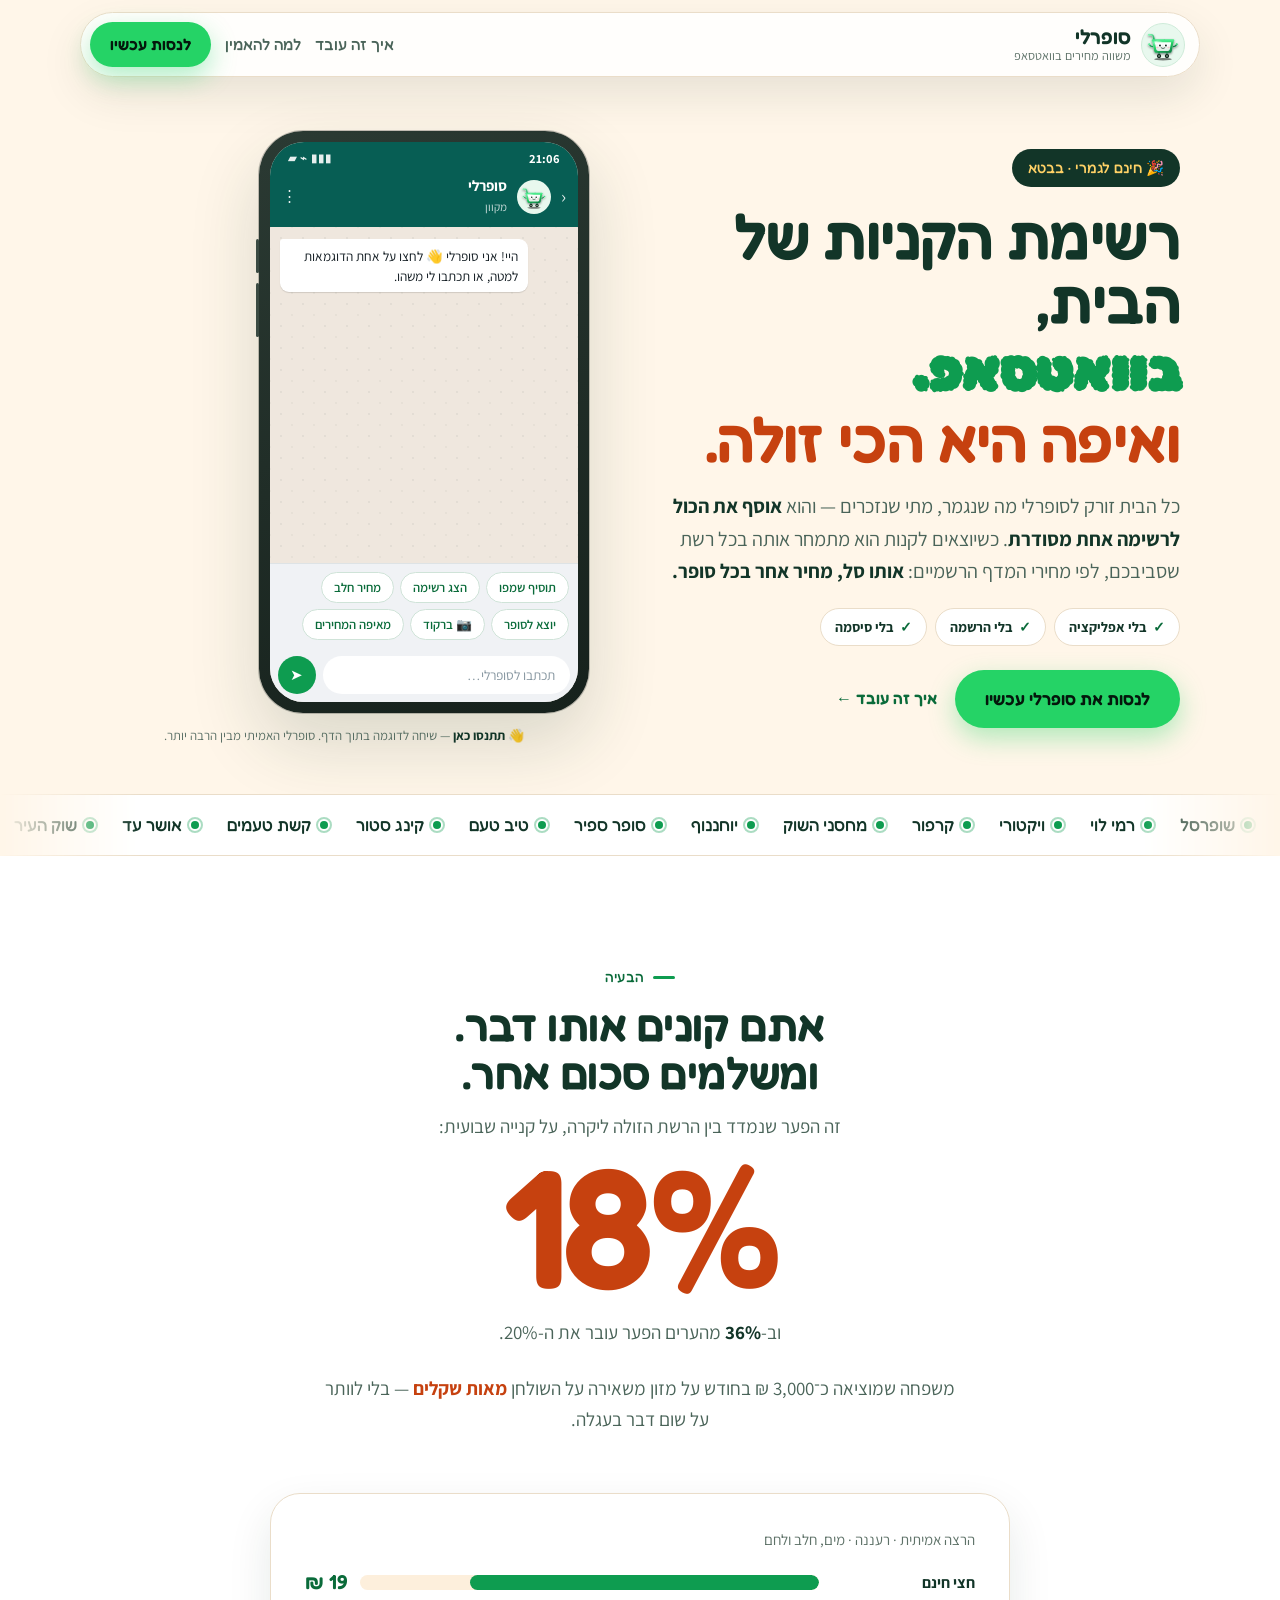
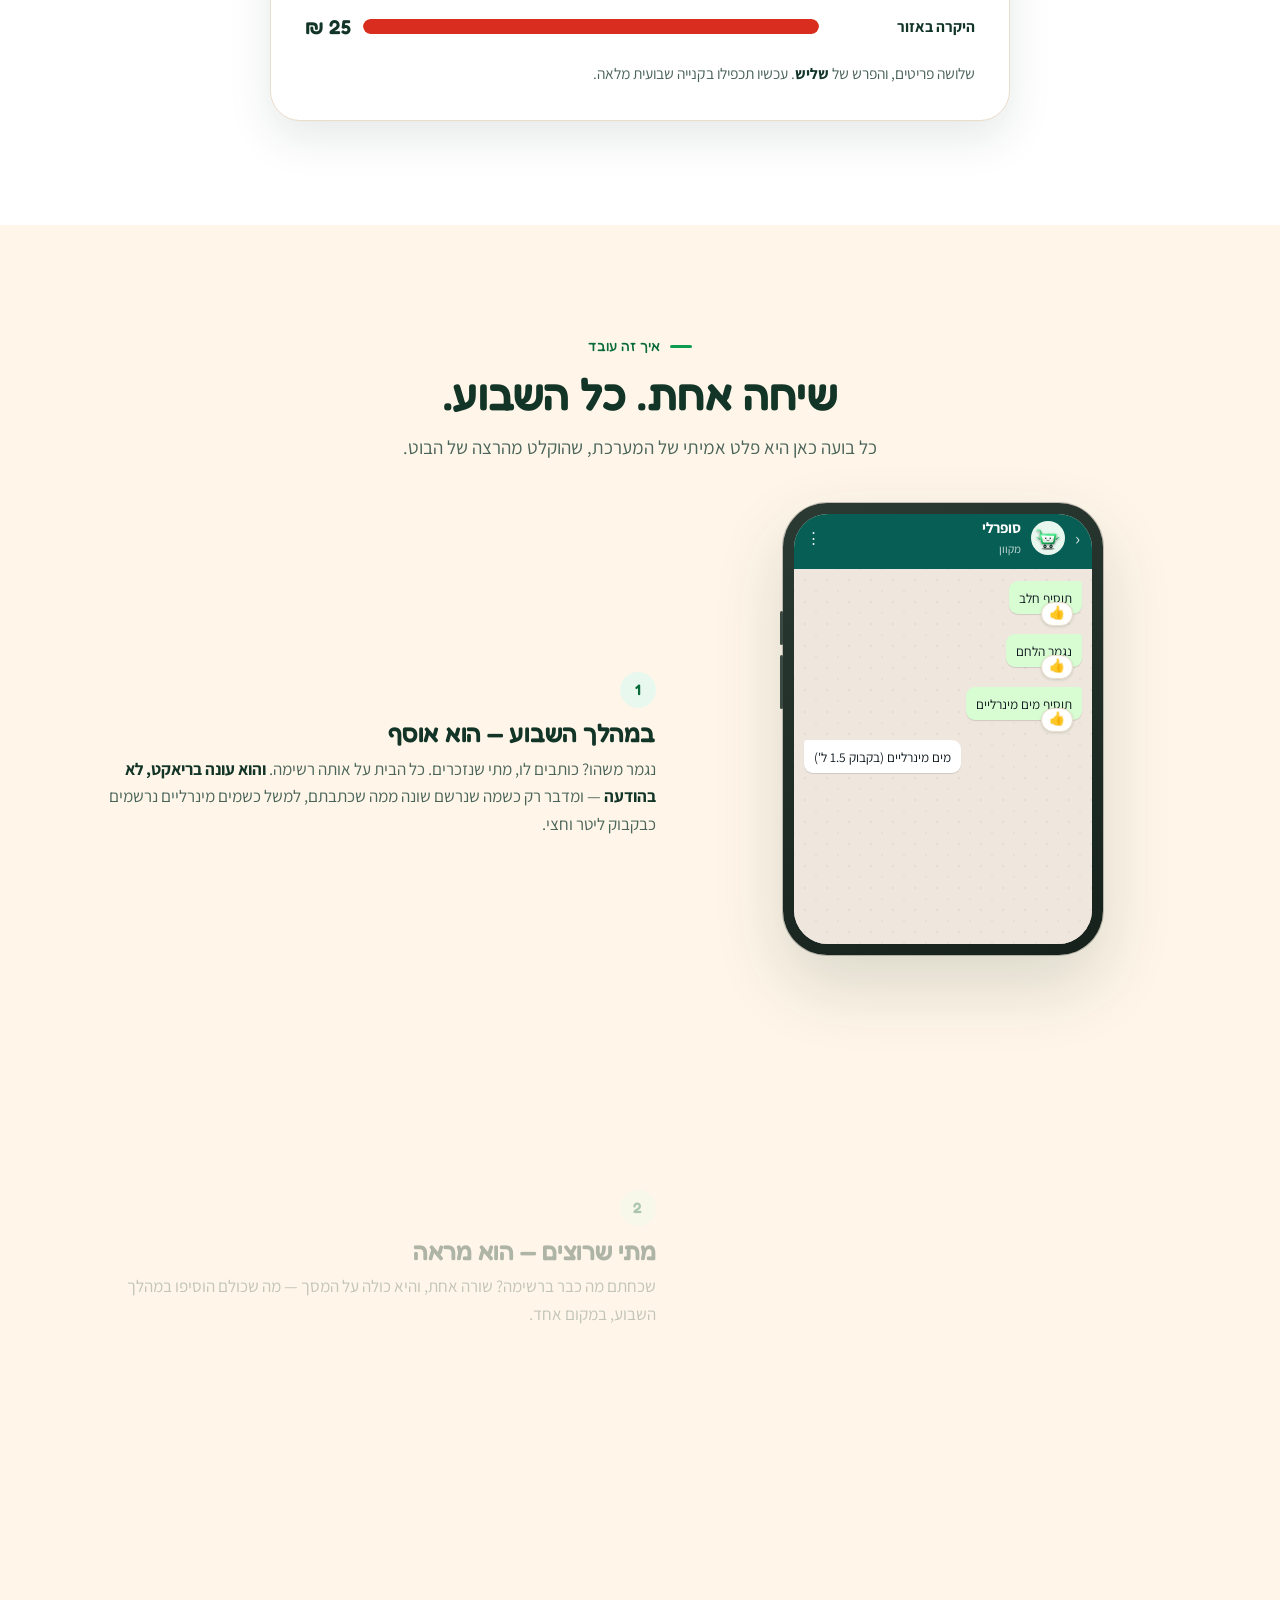
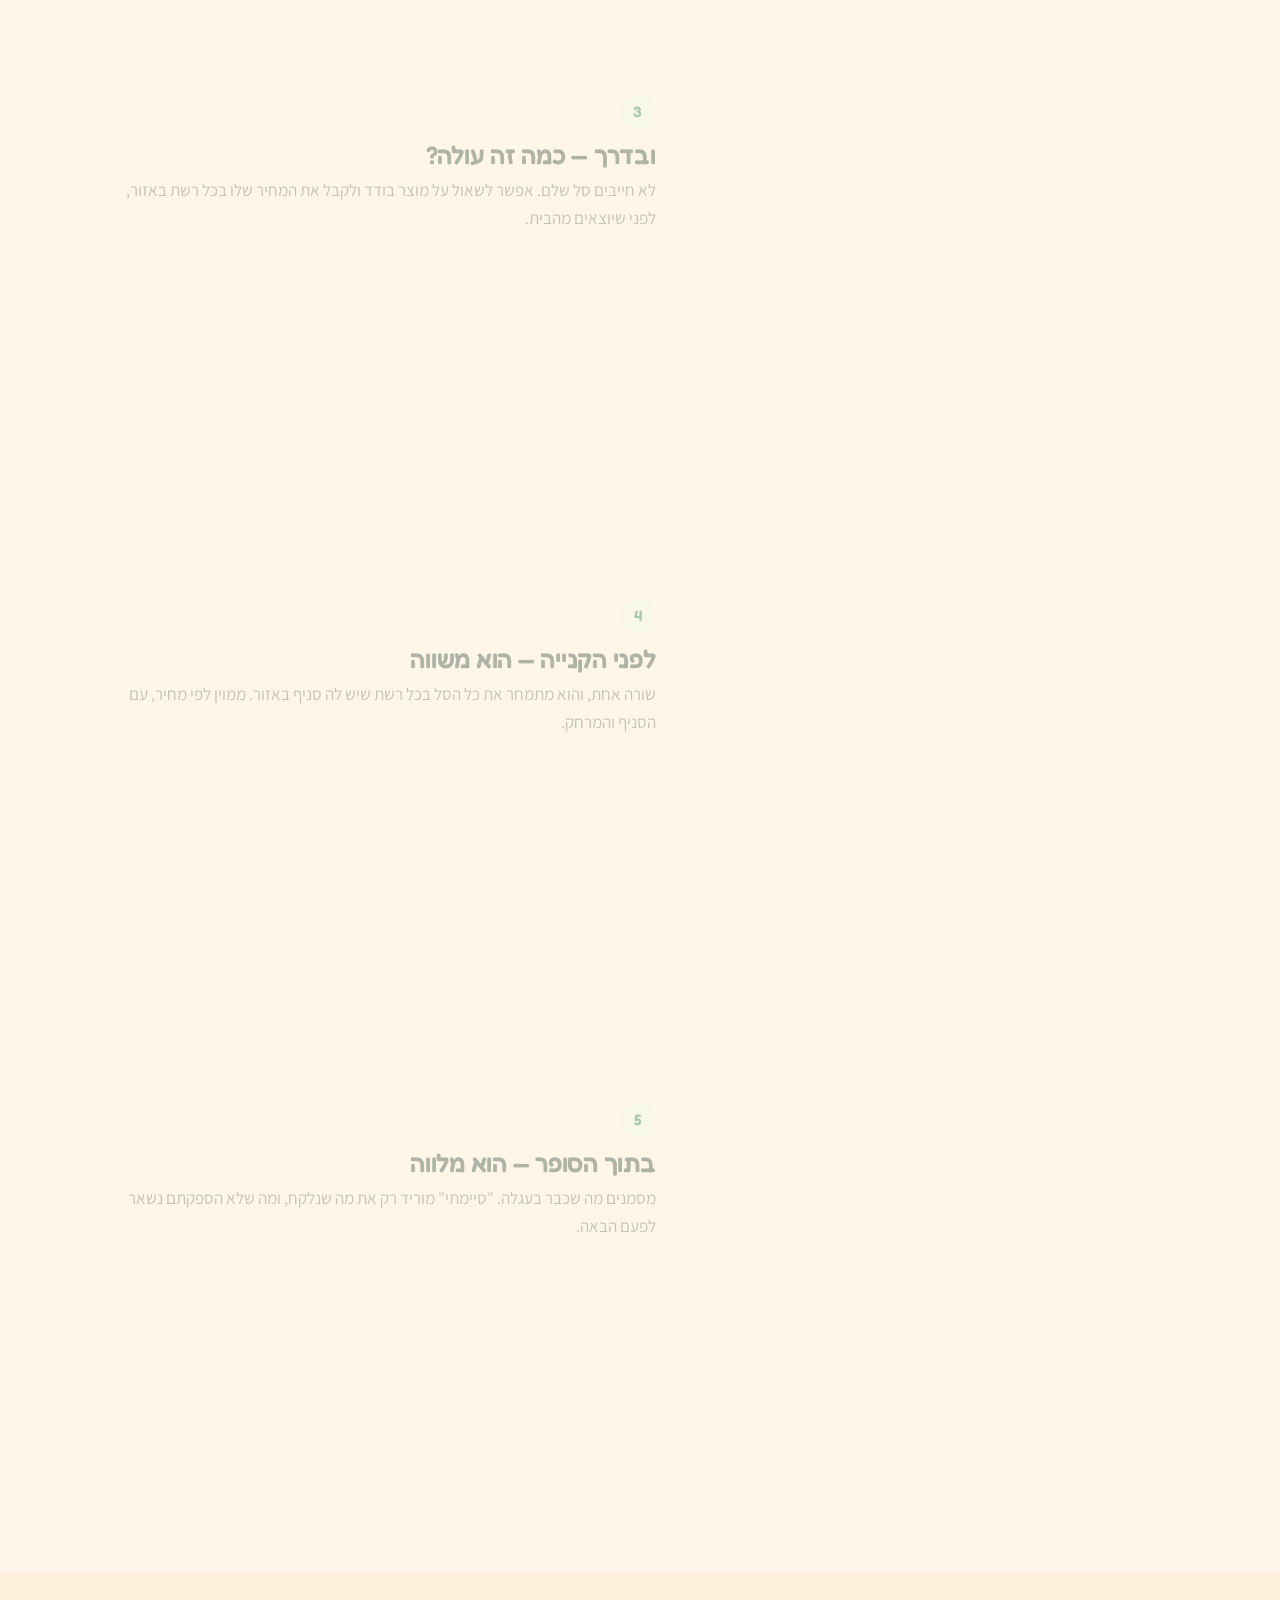
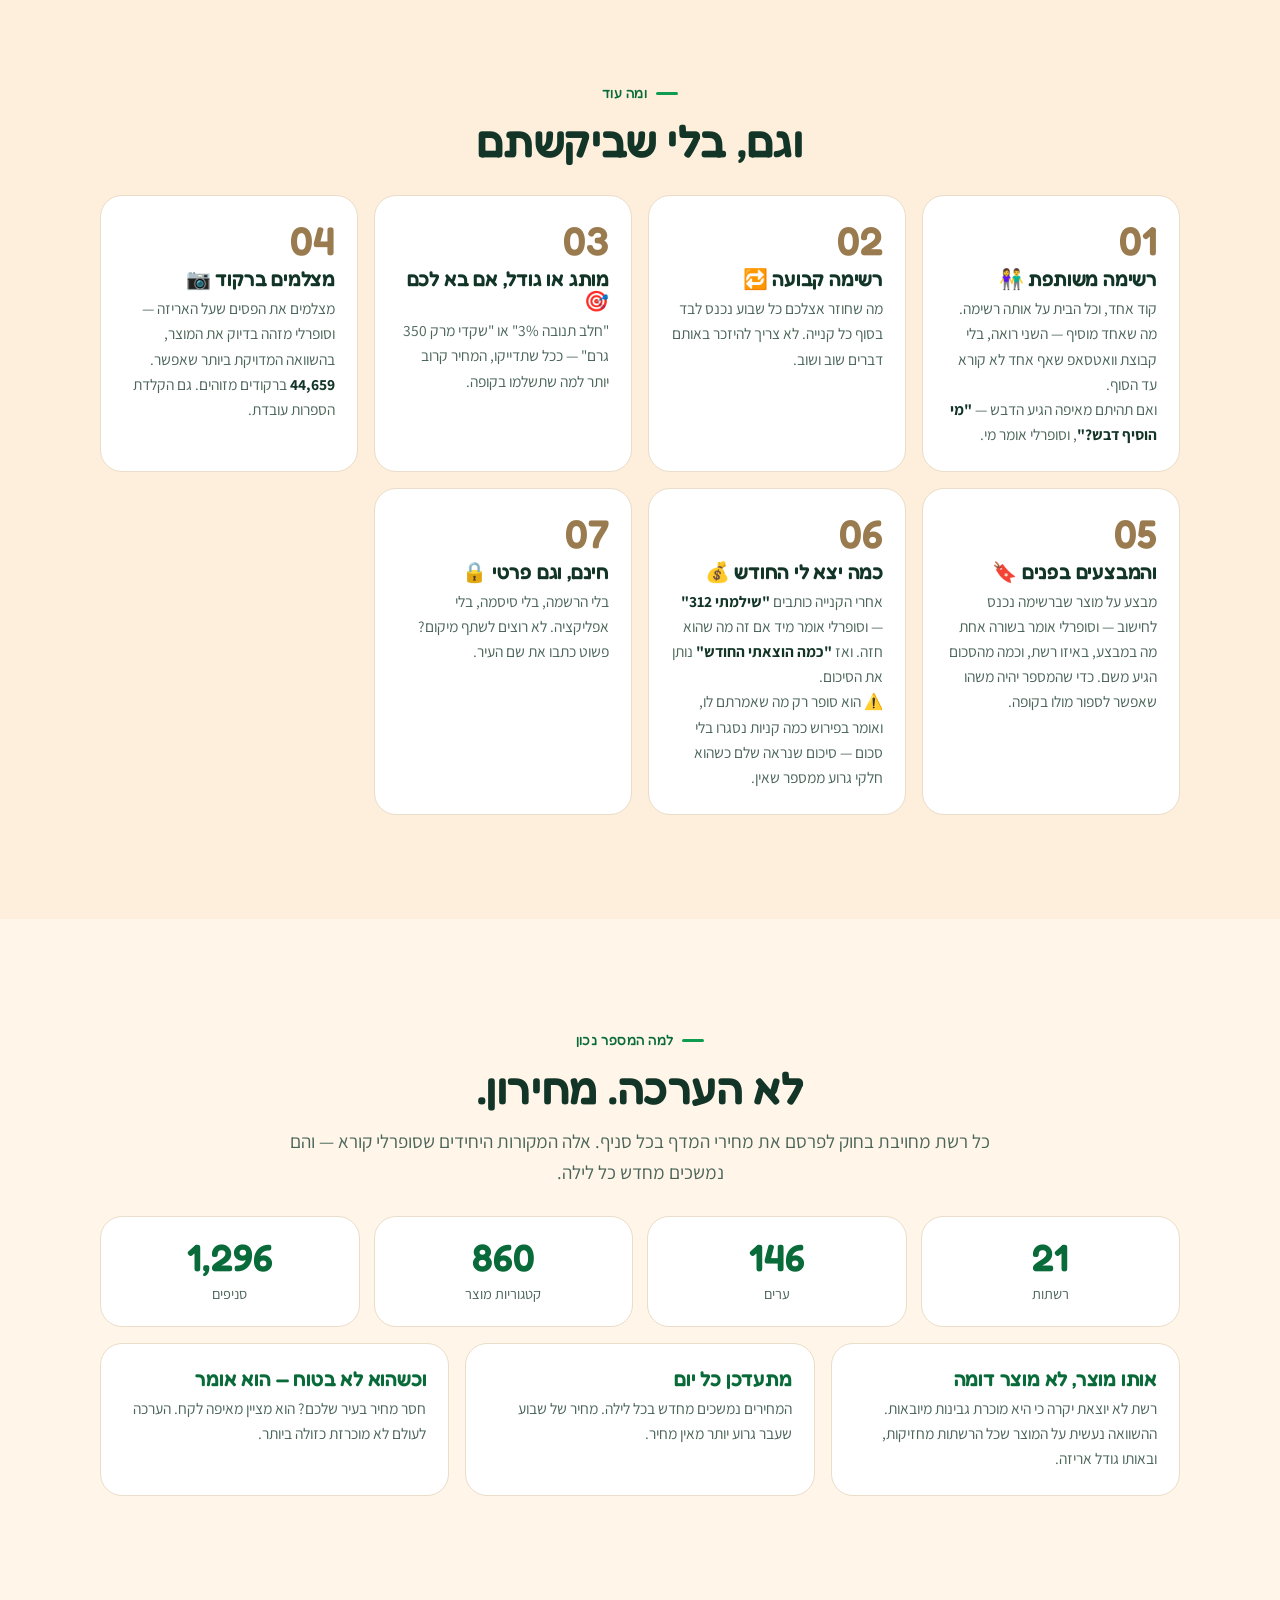
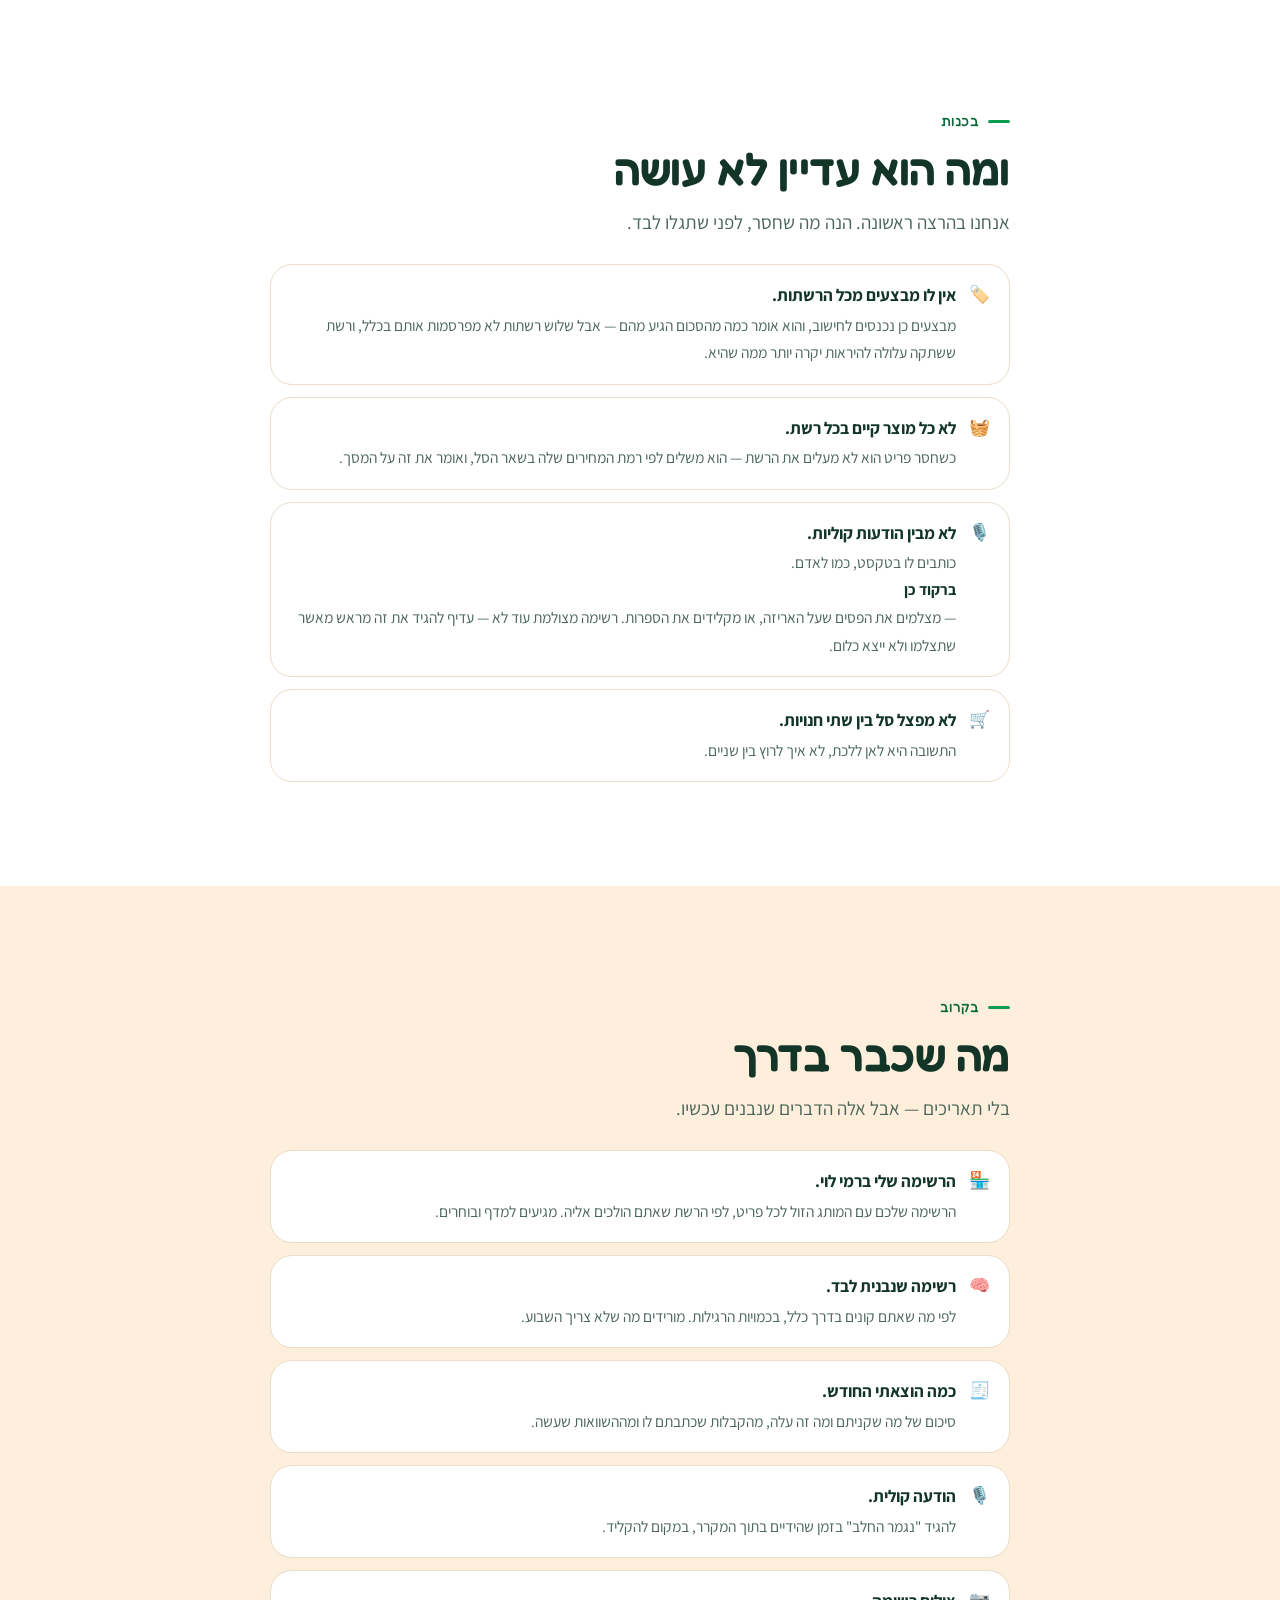
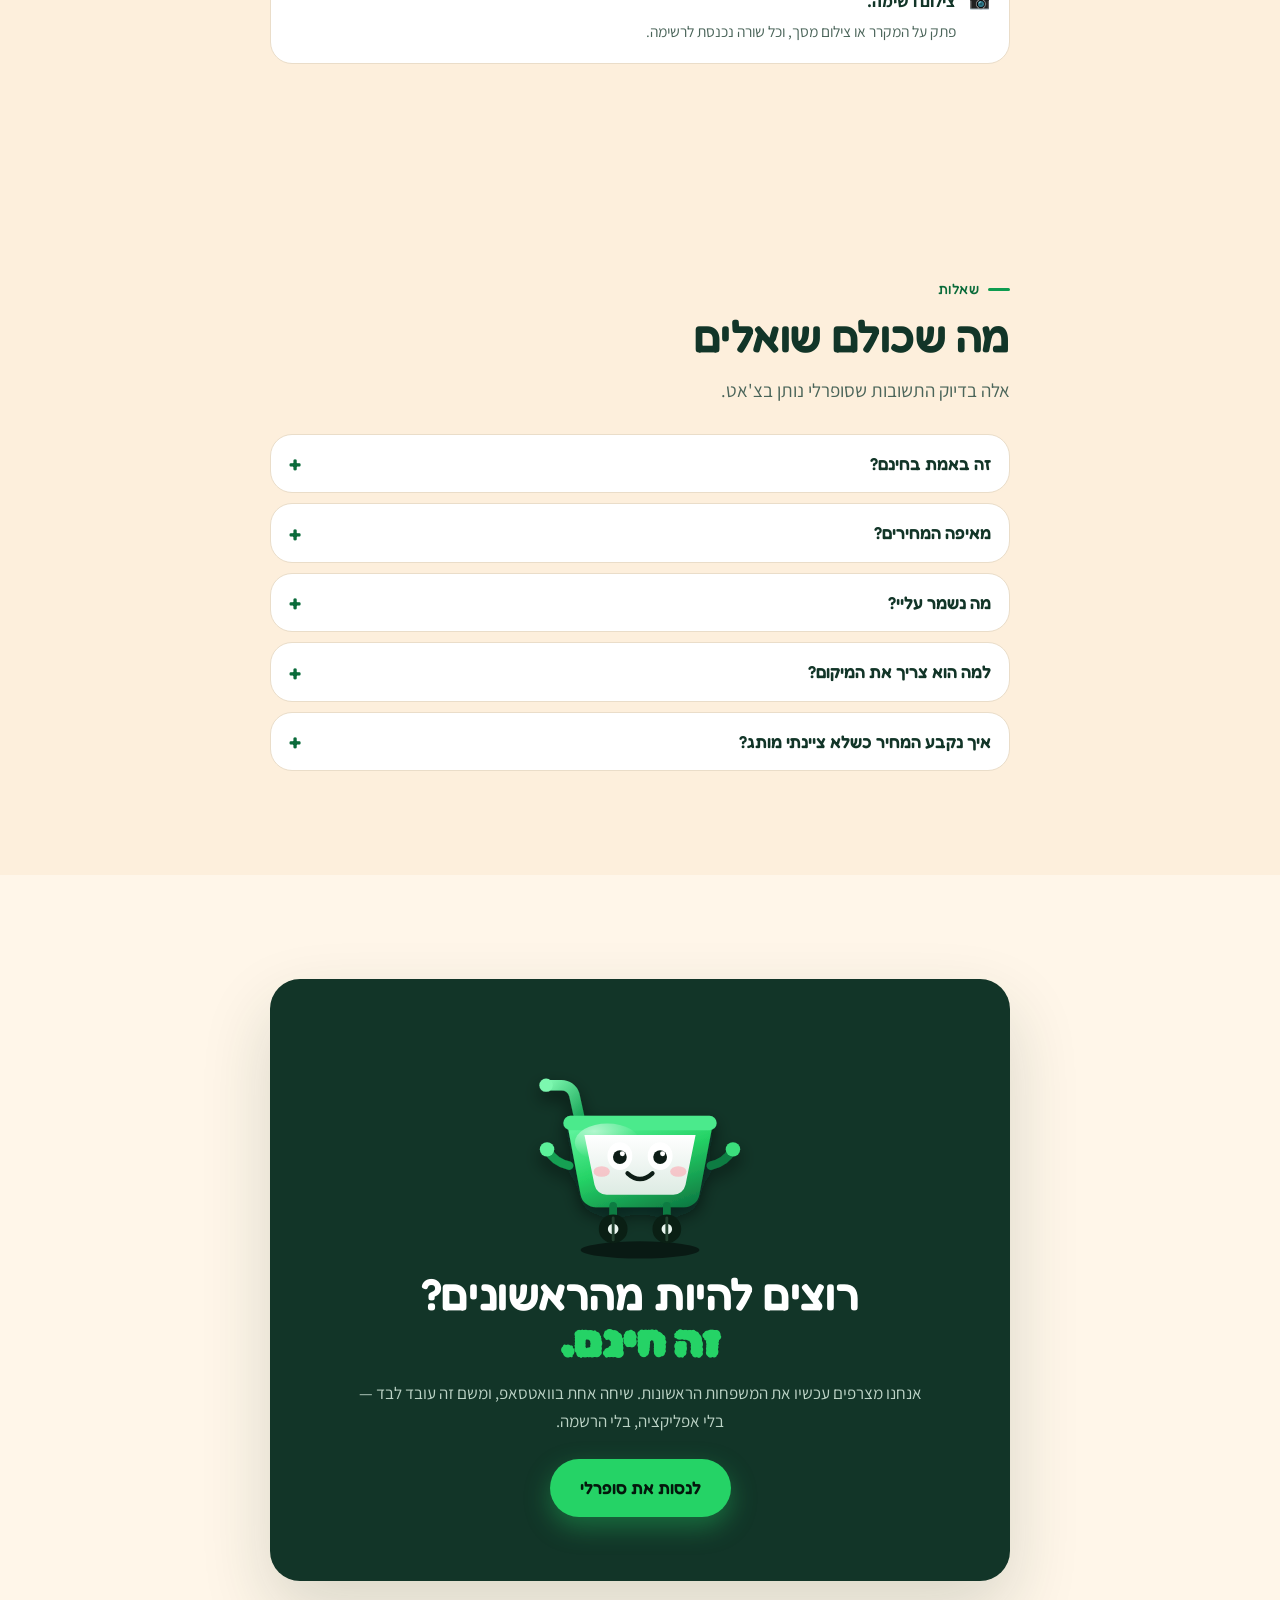
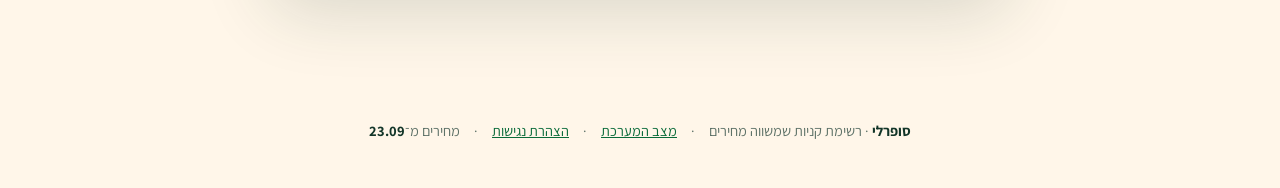
==== commit ae06d8e9: "עדכון הדפים" ====
--- a/index.html
+++ b/index.html
@@ -273,10 +273,16 @@
     <p class="lede mid reveal d2" style="max-width:32em">
       זה הפער שנמדד בין הרשת הזולה ליקרה, על קנייה שבועית:
     </p>
-    <span class="big-num reveal d3" data-stat="gap">20%</span>
+    <span class="big-num reveal d3" data-stat="gap">18%</span>
     <p class="lede mid reveal d4" style="max-width:32em">
-      וב-<b data-stat="over25">36%</b> מהערים הפער עובר את ה-25%.
+      וב-<b data-stat="over25">36%</b> מהערים הפער עובר את ה-20%.
     </p>
+
+    <!-- 🔴 23.09: הסף היה כתוב 25% והמספר לידו היה של 20%.
+         נמדד על אותן הטבלאות ועם אותו כלי (measure_gap):
+         פער חציוני 17.6% · מעל 20% — 36% מהערים · מעל 25% — 13%.
+         התווית תוקנה והמספר נשאר — ⚠️ ומי שמחזיר את ה-25%
+         חייב להחליף גם את המספר ל-13%. -->
 
     <!-- ⚠️ שלושת מספרי ההתפלגות (מעל 20% בעיר אחת מארבע · 180 ₪
          לקנייה · 34% באילת) ירדו בבקשת איתי — "יותר מדי מלל". הם
@@ -420,7 +426,7 @@
         <h3>מצלמים ברקוד 📷</h3>
         <p>מצלמים את הפסים שעל האריזה — וסופרלי מזהה בדיוק את המוצר,
            בהשוואה המדויקת ביותר שאפשר.
-           <b data-count="44651" data-stat="barcodes">44,651</b> ברקודים מזוהים.
+           <b data-count="44659" data-stat="barcodes">44,659</b> ברקודים מזוהים.
            גם הקלדת הספרות עובדת.</p>
       </div>
       
@@ -467,8 +473,8 @@
     <div class="stats">
       <div class="stat reveal d1"><span class="n" data-count="21" data-stat="chains">21</span><span class="l">רשתות</span></div>
       <div class="stat reveal d2"><span class="n" data-count="146" data-stat="cities">146</span><span class="l">ערים</span></div>
-      <div class="stat reveal d3"><span class="n" data-count="803" data-stat="categories">803</span><span class="l">קטגוריות מוצר</span></div>
-      <div class="stat reveal d4"><span class="n" data-count="1261" data-stat="stores">1,261</span><span class="l">סניפים</span></div>
+      <div class="stat reveal d3"><span class="n" data-count="860" data-stat="categories">860</span><span class="l">קטגוריות מוצר</span></div>
+      <div class="stat reveal d4"><span class="n" data-count="1296" data-stat="stores">1,296</span><span class="l">סניפים</span></div>
     </div>
 
     <div class="cards" style="margin-top:16px">
@@ -574,7 +580,7 @@
     <div class="faq">
       <details class="reveal d1">
         <summary>זה באמת בחינם?</summary>
-        <p>כן. 🙂 סופרלי קורא את המחירונים שהרשתות חייבות לפרסם בחוק, אז ההשוואה לא עולה לו כסף — ולא עולה לכם.</p>
+        <p>כן. 🙂 רשימת הקניות והשוואת הסל חינם — סופרלי קורא את המחירונים שהרשתות חייבות לפרסם בחוק.</p>
       </details>
       <details class="reveal d2">
         <summary>מאיפה המחירים?</summary>
@@ -703,7 +709,7 @@
     <span>·</span>
     <a href="accessibility.html">הצהרת נגישות</a>
     <span>·</span>
-    <span>מחירים מ־<b data-stat="updated">05.09</b></span>
+    <span>מחירים מ־<b data-stat="updated">23.09</b></span>
   </div>
 </footer>
 
